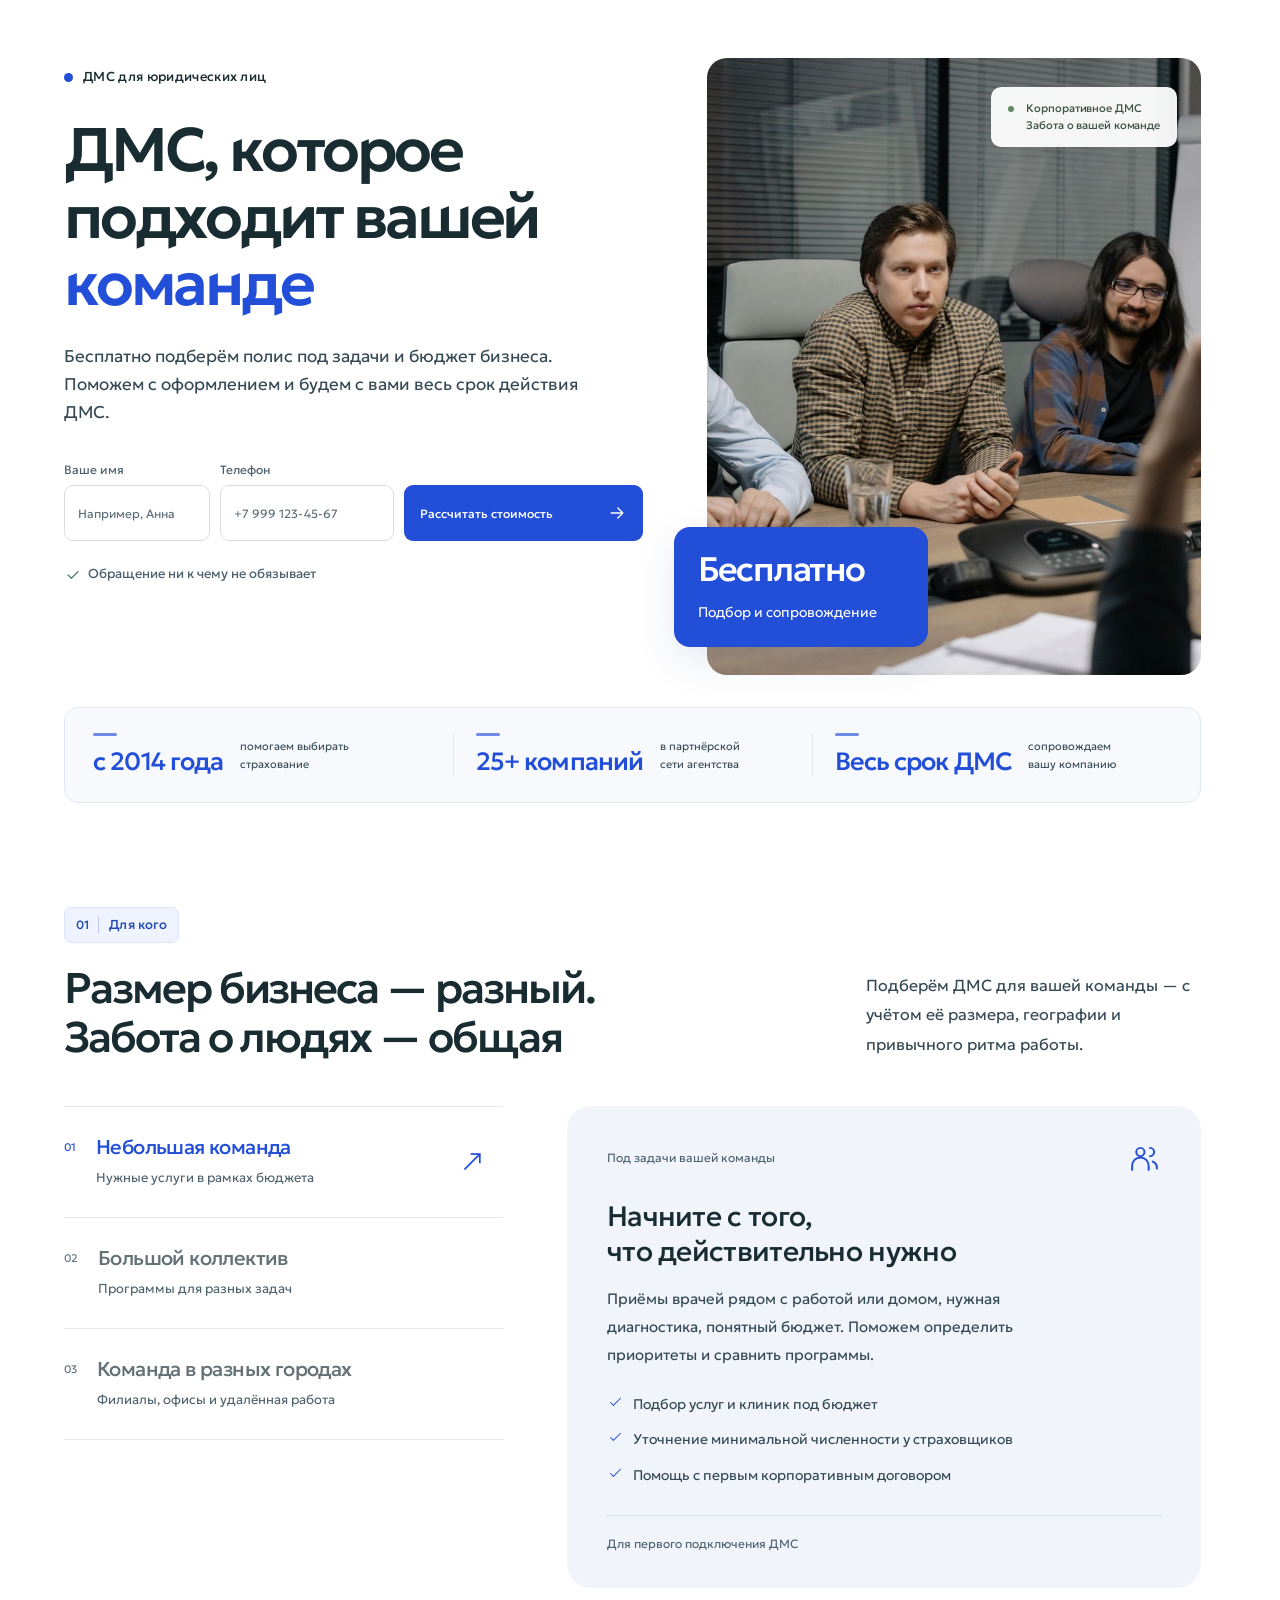
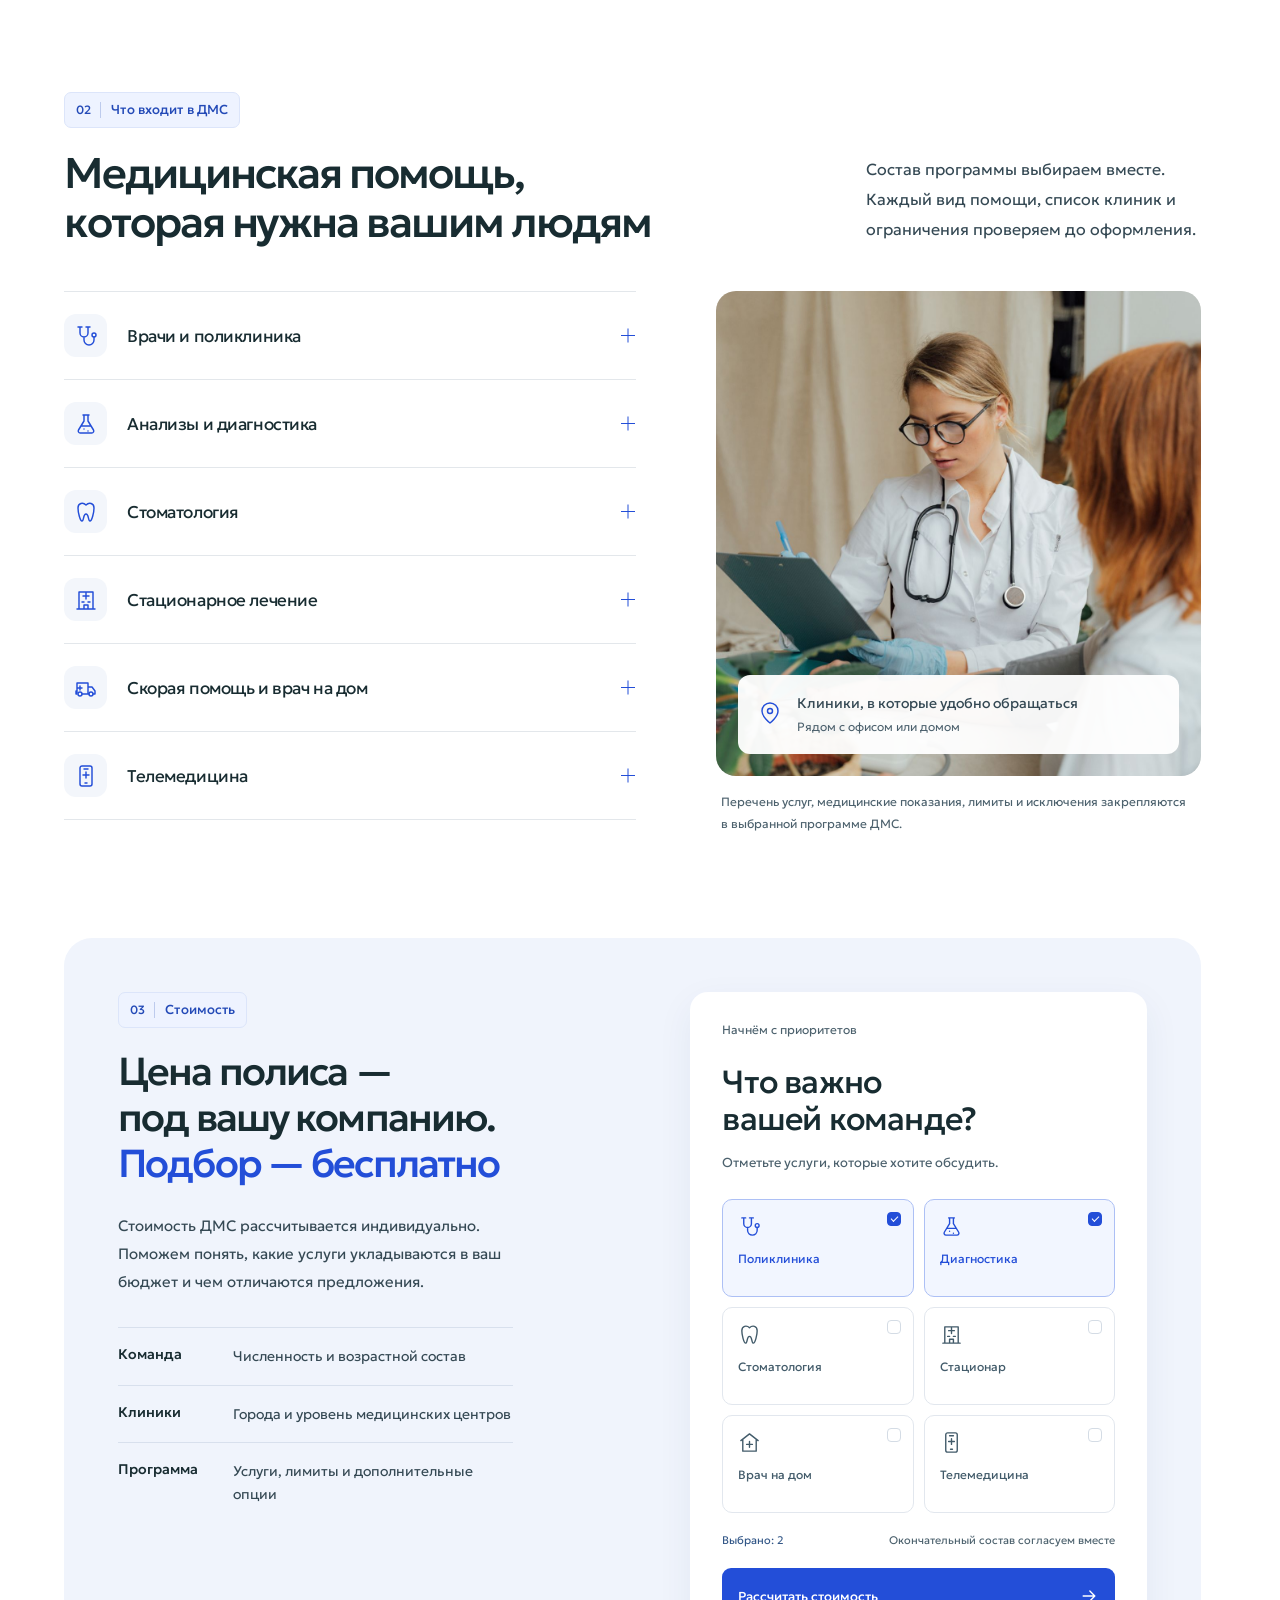
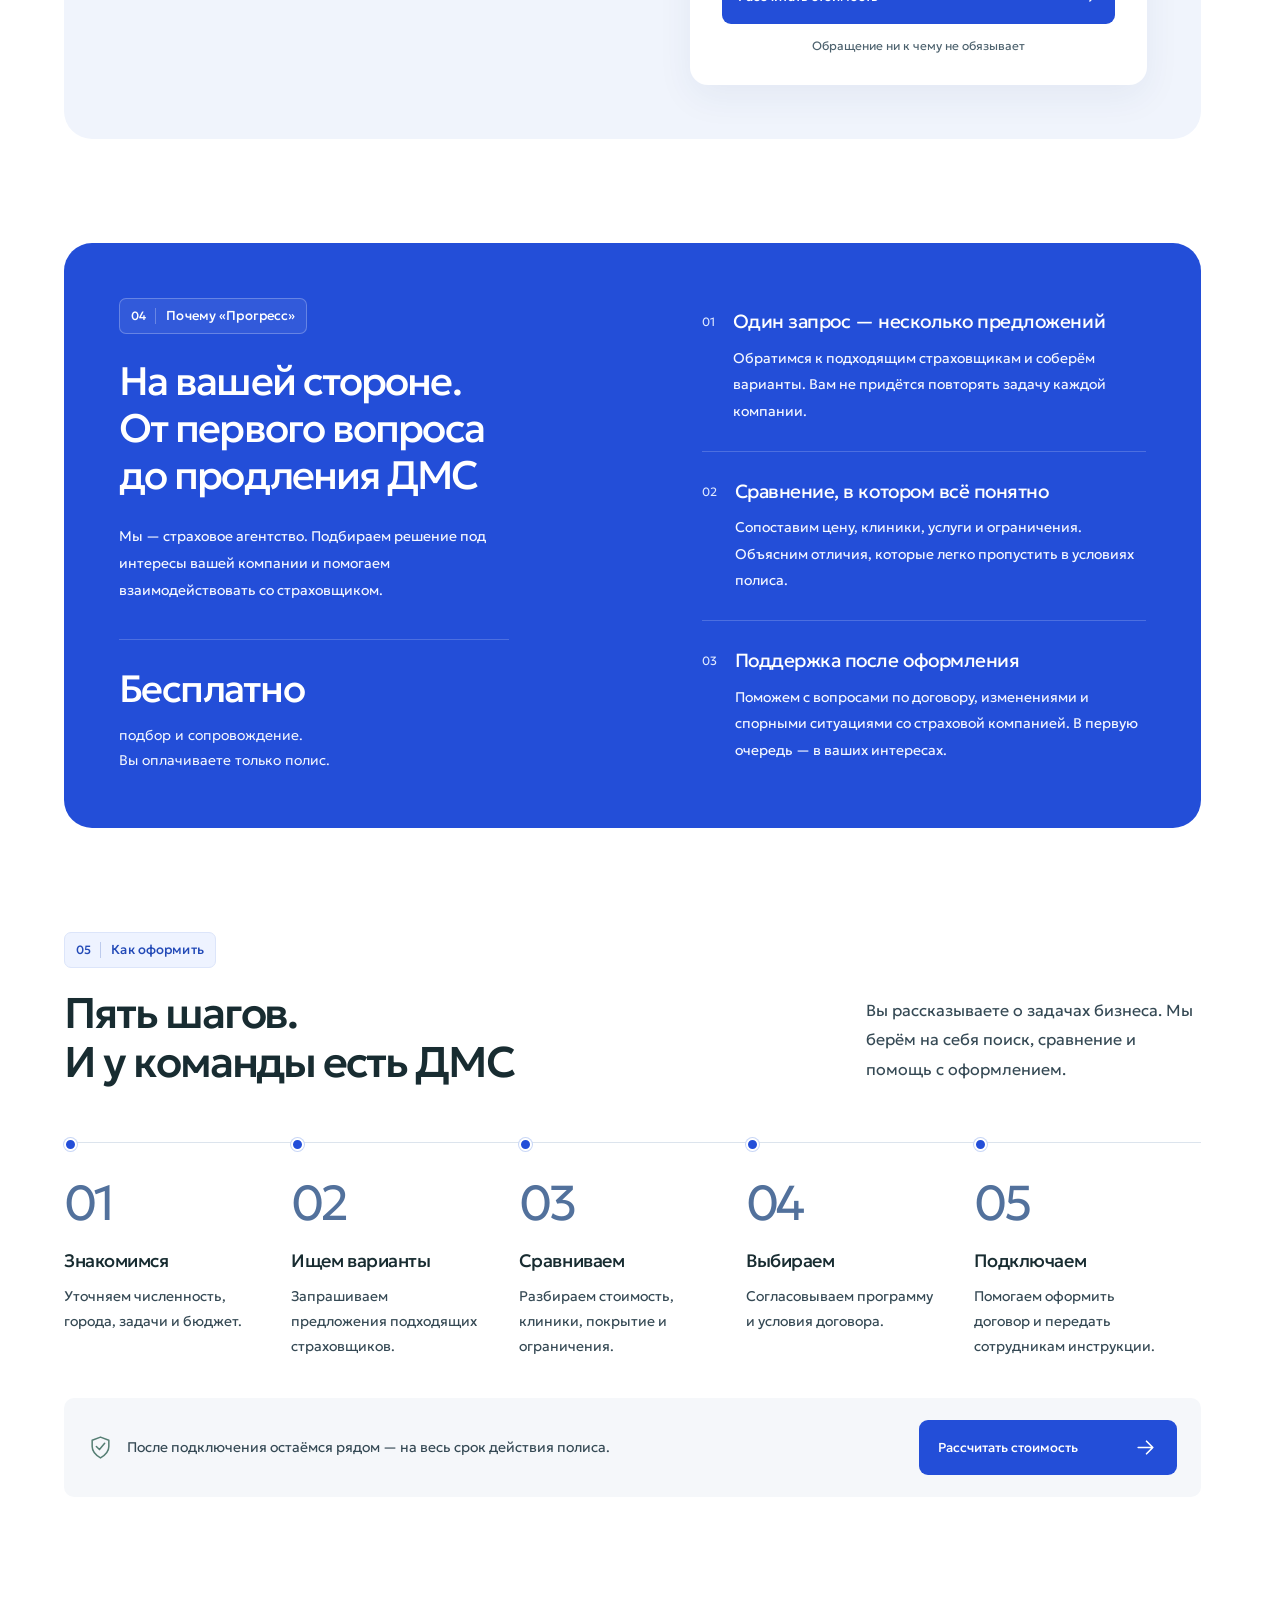
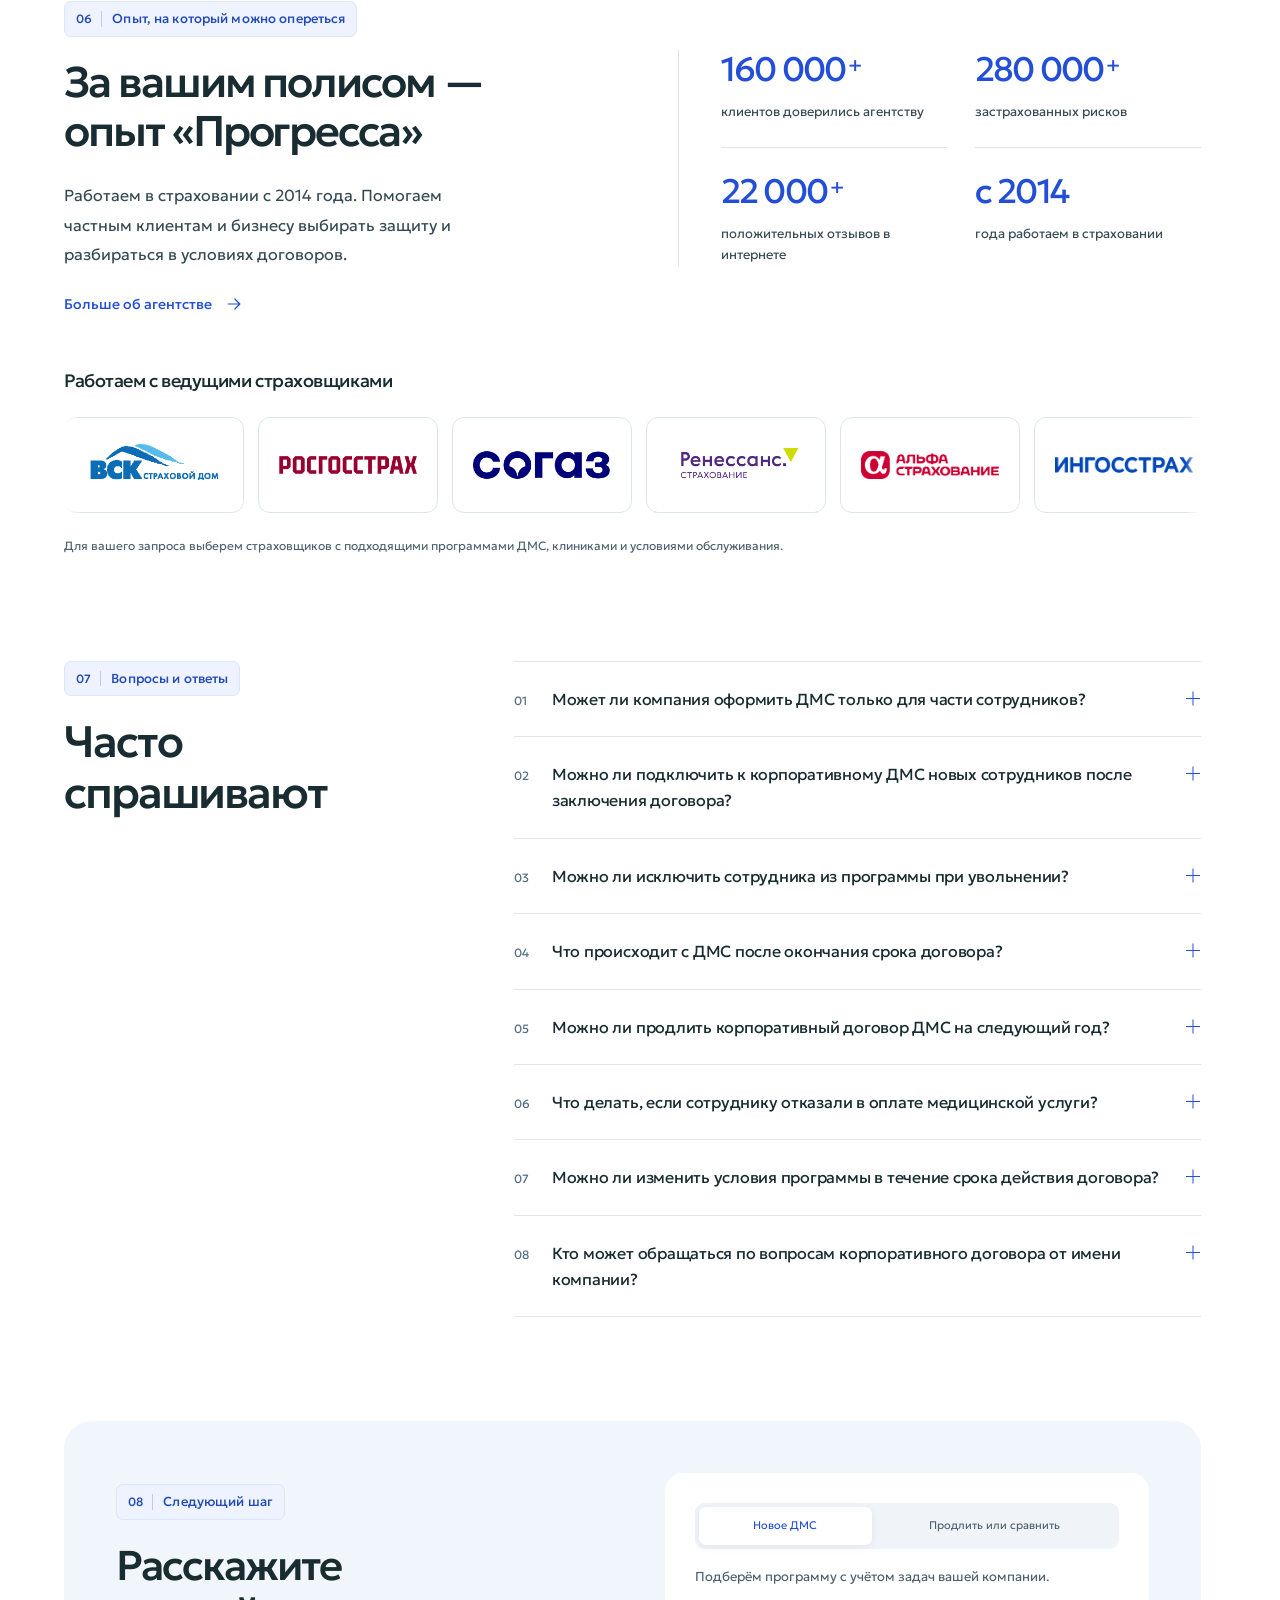
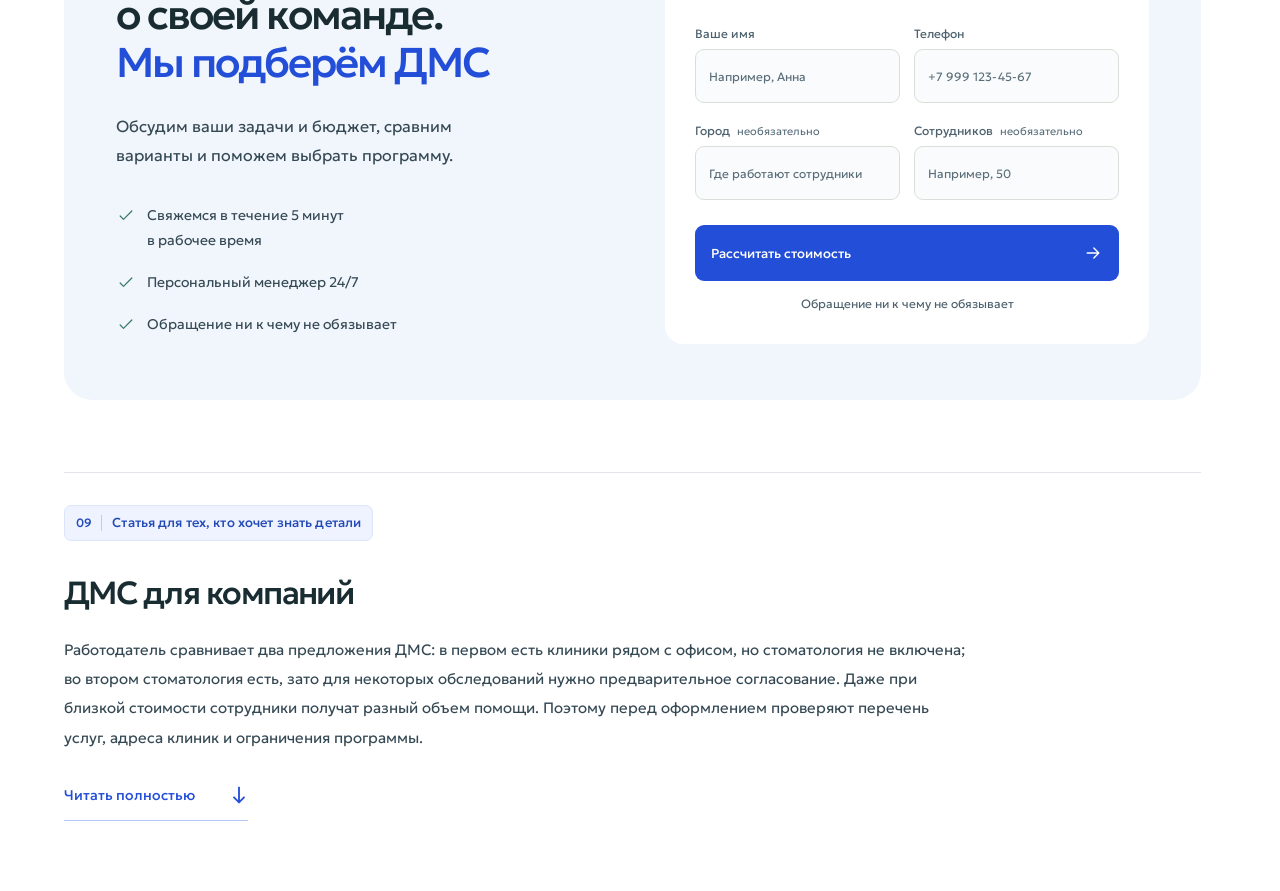
==== index.html @ ddcb8f74 "Publish reviewed DMS landing page with smooth scrolling" ====
<!doctype html>
<html lang="ru">
<head>
  <meta charset="utf-8">
  <meta name="viewport" content="width=device-width,initial-scale=1">
  <meta name="robots" content="noindex,nofollow">
  <meta name="theme-color" content="#ffffff">
  <meta name="description" content="Бесплатный подбор ДМС для сотрудников под задачи и бюджет вашей компании. Прогресс Страхование — на вашей стороне весь срок полиса.">
  <title>ДМС для вашей команды — Прогресс Страхование</title>
  <link rel="icon" href="./assets/favicon.svg" type="image/svg+xml">
  <link rel="preload" href="./assets/fonts/Geologica-Variable.ttf" as="font" type="font/ttf" crossorigin>
  <link rel="stylesheet" href="./styles.css">
  <link rel="stylesheet" href="./assets/vendor/lenis/lenis.css">
  <script src="./assets/vendor/lenis/lenis.min.js" defer></script>
  <script src="./scroll.js" defer></script>
  <script src="./app.js" defer></script>
</head>
<body>
  <main>
    <section class="hero" aria-labelledby="hero-title">
      <div class="hero-copy">
        <div class="eyebrow"><span class="eyebrow-mark" aria-hidden="true"></span>ДМС для юридических лиц</div>
        <h1 id="hero-title">ДМС, которое<br>подходит вашей<br><span>команде</span></h1>
        <p class="hero-lead">Бесплатно подберём полис под задачи и бюджет бизнеса. Поможем с оформлением и будем с вами весь срок действия ДМС.</p>
        <form class="hero-form" id="hero-form" data-lead-form novalidate>
          <div class="form-row">
            <label class="field"><span>Ваше имя</span><input name="name" id="hero-name" autocomplete="given-name" placeholder="Например, Анна" required maxlength="80" aria-describedby="name-error"><small class="field-error" id="name-error"></small></label>
            <label class="field"><span>Телефон</span><input name="phone" id="hero-phone" autocomplete="tel" inputmode="tel" type="tel" placeholder="+7 999 123-45-67" required maxlength="22" aria-describedby="phone-error"><small class="field-error" id="phone-error"></small></label>
            <button class="button-primary" type="submit"><span>Рассчитать стоимость</span><svg viewBox="0 0 24 24" aria-hidden="true"><path d="M5 12h14M13 6l6 6-6 6"/></svg></button>
          </div>
        </form>
        <button class="button-primary hero-mobile-cta" type="button" data-open-lead data-context="hero" aria-haspopup="dialog" aria-controls="lead-dialog"><span>Рассчитать стоимость</span><svg viewBox="0 0 24 24" aria-hidden="true"><path d="M5 12h14M13 6l6 6-6 6"/></svg></button>
        <div class="hero-assurance">
          <span><svg viewBox="0 0 22 22" aria-hidden="true"><path d="m5 11 4 4 8-8"/></svg>Обращение ни к чему не обязывает</span>
        </div>
      </div>
      <div class="hero-visual">
        <figure class="hero-photo"><img src="./assets/images/business-meeting.jpg" alt="Коллеги на рабочем совещании" width="1500" height="1000" fetchpriority="high"></figure>
        <div class="care-caption"><span class="care-dot" aria-hidden="true"></span>Корпоративное ДМС<br>Забота о вашей команде</div>
        <div class="free-card">
          <div class="free-price">Бесплатно</div>
          <p>Подбор и сопровождение</p>
        </div>
      </div>
      <dl class="hero-proof" aria-label="Об агентстве">
        <div class="proof-fact"><dt>с 2014 года</dt><dd>помогаем выбирать<br>страхование</dd></div>
        <div class="proof-fact"><dt>25+ компаний</dt><dd>в партнёрской<br>сети агентства</dd></div>
        <div class="proof-fact"><dt>Весь срок ДМС</dt><dd>сопровождаем<br>вашу компанию</dd></div>
      </dl>
    </section>
    <section class="section audience-section" id="for-whom" aria-labelledby="audience-title" data-section="2">
  <div class="section-heading">
    <div><span class="section-kicker"><span class="kicker-index">01</span><span>Для кого</span></span><h2 id="audience-title">Размер бизнеса — разный.<br> Забота о людях — общая</h2></div>
    <p class="section-intro">Подберём ДМС для вашей команды — с учётом её размера, географии и привычного ритма работы.</p>
  </div>
  <div class="audience-layout">
    <div class="audience-tabs" role="tablist" aria-label="Тип вашей команды" aria-orientation="vertical">
      <button class="audience-tab is-active" id="team-small-tab" role="tab" aria-selected="true" aria-controls="team-small-panel" tabindex="0"><span class="tab-number">01</span><span><strong>Небольшая команда</strong><small>Нужные услуги в рамках бюджета</small></span><span class="tab-arrow" aria-hidden="true">↗</span></button>
      <button class="audience-tab" id="team-large-tab" role="tab" aria-selected="false" aria-controls="team-large-panel" tabindex="-1"><span class="tab-number">02</span><span><strong>Большой коллектив</strong><small>Программы для разных задач</small></span><span class="tab-arrow" aria-hidden="true">↗</span></button>
      <button class="audience-tab" id="team-regions-tab" role="tab" aria-selected="false" aria-controls="team-regions-panel" tabindex="-1"><span class="tab-number">03</span><span><strong>Команда в разных городах</strong><small>Филиалы, офисы и удалённая работа</small></span><span class="tab-arrow" aria-hidden="true">↗</span></button>
    </div>
    <div class="audience-panels">
      <div class="audience-panel" id="team-small-panel" role="tabpanel" aria-labelledby="team-small-tab" tabindex="0">
        <div class="panel-topline"><span>Под задачи вашей команды</span><svg class="icon" viewBox="0 0 24 24" aria-hidden="true"><circle cx="9" cy="8" r="3"/><path d="M3 21v-3a6 6 0 0 1 12 0v3M16 5a3 3 0 0 1 0 6m2 4a5 5 0 0 1 3 5"/></svg></div>
        <h3>Начните с того,<br> что действительно нужно</h3><p>Приёмы врачей рядом с работой или домом, нужная диагностика, понятный бюджет. Поможем определить приоритеты и сравнить программы.</p>
        <ul class="clean-list"><li><svg class="icon" viewBox="0 0 24 24" aria-hidden="true"><path d="m5 12 4 4L19 6"/></svg>Подбор услуг и клиник под бюджет</li><li><svg class="icon" viewBox="0 0 24 24" aria-hidden="true"><path d="m5 12 4 4L19 6"/></svg>Уточнение минимальной численности у страховщиков</li><li><svg class="icon" viewBox="0 0 24 24" aria-hidden="true"><path d="m5 12 4 4L19 6"/></svg>Помощь с первым корпоративным договором</li></ul>
        <span class="panel-footnote">Для первого подключения ДМС</span>
      </div>
      <div class="audience-panel" id="team-large-panel" role="tabpanel" aria-labelledby="team-large-tab" tabindex="0" hidden>
        <div class="panel-topline"><span>Одна компания, разные потребности</span><svg class="icon" viewBox="0 0 24 24" aria-hidden="true"><path d="M4 21V3h12v18M16 11h4v10M2 21h20M8 7h4M8 11h4M8 15h4M9 21v-3h2v3"/></svg></div>
        <h3>Программа, в которой<br> учтён весь коллектив</h3><p>Офис, производство, руководители и отдельные подразделения могут нуждаться в разном наборе услуг. Сопоставим подходящие уровни ДМС.</p>
        <ul class="clean-list"><li><svg class="icon" viewBox="0 0 24 24" aria-hidden="true"><path d="m5 12 4 4L19 6"/></svg>Программы для разных категорий сотрудников</li><li><svg class="icon" viewBox="0 0 24 24" aria-hidden="true"><path d="m5 12 4 4L19 6"/></svg>Условия подключения и исключения работников</li><li><svg class="icon" viewBox="0 0 24 24" aria-hidden="true"><path d="m5 12 4 4L19 6"/></svg>Понятное сравнение покрытия и стоимости</li></ul>
        <span class="panel-footnote">Для растущих компаний и крупных предприятий</span>
      </div>
      <div class="audience-panel" id="team-regions-panel" role="tabpanel" aria-labelledby="team-regions-tab" tabindex="0" hidden>
        <div class="panel-topline"><span>Забота без привязки к одному офису</span><svg class="icon" viewBox="0 0 24 24" aria-hidden="true"><path d="M20 10c0 6-8 12-8 12S4 16 4 10a8 8 0 0 1 16 0Z"/><circle cx="12" cy="10" r="2.5"/></svg></div>
        <h3>Сотрудники в разных городах.<br> Внимание — каждому</h3><p>Проверим доступные клиники по местам работы и проживания сотрудников. Обсудим условия обслуживания в поездках и дистанционные консультации.</p>
        <ul class="clean-list"><li><svg class="icon" viewBox="0 0 24 24" aria-hidden="true"><path d="m5 12 4 4L19 6"/></svg>Сеть клиник для каждого города</li><li><svg class="icon" viewBox="0 0 24 24" aria-hidden="true"><path d="m5 12 4 4L19 6"/></svg>Условия для удалённых сотрудников</li><li><svg class="icon" viewBox="0 0 24 24" aria-hidden="true"><path d="m5 12 4 4L19 6"/></svg>Телемедицина и помощь в командировках</li></ul>
        <span class="panel-footnote">Доступность услуг зависит от выбранной программы</span>
      </div>
    </div>
  </div>
</section>

<section class="section coverage-section" id="coverage" aria-labelledby="coverage-title" data-section="3">
  <div class="section-heading"><div><span class="section-kicker"><span class="kicker-index">02</span><span>Что входит в ДМС</span></span><h2 id="coverage-title">Медицинская помощь,<br> которая нужна вашим людям</h2></div><p class="section-intro">Состав программы выбираем вместе. Каждый вид помощи, список клиник и ограничения проверяем до оформления.</p></div>
  <div class="coverage-layout">
    <div class="coverage-options">
      <details class="coverage-option" name="coverage"><summary><span class="service-icon"><svg class="icon" viewBox="0 0 24 24" aria-hidden="true"><path d="M6 3v6a4 4 0 0 0 8 0V3M4 3h4M12 3h4M10 13v3a5 5 0 0 0 10 0v-3"/><circle cx="20" cy="11" r="2"/></svg></span><span>Врачи и поликлиника</span><span class="disclosure-mark" aria-hidden="true"></span></summary><div class="coverage-answer">Приёмы терапевта и профильных специалистов, лечение и процедуры по назначению врача. Уточним доступные клиники, порядок записи и повторных обращений.</div></details>
      <details class="coverage-option" name="coverage"><summary><span class="service-icon"><svg class="icon" viewBox="0 0 24 24" aria-hidden="true"><path d="M9 3h6M10 3v6L4.5 18a2 2 0 0 0 1.7 3h11.6a2 2 0 0 0 1.7-3L14 9V3M8 14h8"/><path d="M10 17h.01M14 19h.01"/></svg></span><span>Анализы и диагностика</span><span class="disclosure-mark" aria-hidden="true"></span></summary><div class="coverage-answer">Лабораторные исследования, УЗИ и другие обследования по медицинским показаниям. Для сложной диагностики отдельно проверим условия направления и согласования.</div></details>
      <details class="coverage-option" name="coverage"><summary><span class="service-icon"><svg class="icon" viewBox="0 0 24 24" aria-hidden="true"><path d="M12 5c-3-3-8-2-8 3 0 4 2 13 4 13 2 0 1-7 4-7s2 7 4 7c2 0 4-9 4-13 0-5-5-6-8-3Z"/></svg></span><span>Стоматология</span><span class="disclosure-mark" aria-hidden="true"></span></summary><div class="coverage-answer">Диагностика и лечение зубов в пределах выбранного пакета. Состав услуг, профилактику, протезирование и другие ограничения уточним отдельно.</div></details>
      <details class="coverage-option" name="coverage"><summary><span class="service-icon"><svg class="icon" viewBox="0 0 24 24" aria-hidden="true"><path d="M5 21V4h14v17M3 21h18M9 8h6M12 5v6M8 14h2M14 14h2M10 21v-4h4v4"/></svg></span><span>Стационарное лечение</span><span class="disclosure-mark" aria-hidden="true"></span></summary><div class="coverage-answer">Плановая или экстренная госпитализация — если включена в программу. Проверим медицинские организации, основания для обращения, лимиты и согласования.</div></details>
      <details class="coverage-option" name="coverage"><summary><span class="service-icon"><svg class="icon" viewBox="0 0 24 24" aria-hidden="true"><path d="M3 17V7h11v10M14 11h4l3 4v3h-2M3 18H2v-3M8 18h7M6 10v4M4 12h4"/><circle cx="6" cy="18" r="2"/><circle cx="17" cy="18" r="2"/></svg></span><span>Скорая помощь и врач на дом</span><span class="disclosure-mark" aria-hidden="true"></span></summary><div class="coverage-answer">Выезд врача, неотложная помощь и транспортировка по условиям полиса. Важны территория обслуживания, режим работы и порядок вызова.</div></details>
      <details class="coverage-option" name="coverage"><summary><span class="service-icon"><svg class="icon" viewBox="0 0 24 24" aria-hidden="true"><rect x="6" y="2" width="12" height="20" rx="2"/><path d="M10 5h4M12 8v6M9 11h6M11 19h2"/></svg></span><span>Телемедицина</span><span class="disclosure-mark" aria-hidden="true"></span></summary><div class="coverage-answer">Дистанционные консультации врачей и дополнительные сервисы. Уточним доступные специальности, количество обращений и возможности выбранной программы.</div></details>
    </div>
    <div class="coverage-visual">
      <figure><img src="./assets/images/consultation.jpg" alt="Врач беседует с пациенткой на консультации" width="1200" height="1800" loading="lazy"><figcaption><span><svg class="icon" viewBox="0 0 24 24" aria-hidden="true"><path d="M20 10c0 6-8 12-8 12S4 16 4 10a8 8 0 0 1 16 0Z"/><circle cx="12" cy="10" r="2.5"/></svg></span><p>Клиники, в которые удобно обращаться<br> <small>Рядом с офисом или домом</small></p></figcaption></figure>
      <p class="coverage-note">Перечень услуг, медицинские показания, лимиты и исключения закрепляются в выбранной программе ДМС.</p>
    </div>
  </div>
</section>

<section class="section price-section" id="price" aria-labelledby="price-title" data-section="4">
  <div class="price-surface">
    <div class="price-copy"><span class="section-kicker"><span class="kicker-index">03</span><span>Стоимость</span></span><h2 id="price-title">Цена полиса —<br> под вашу компанию.<br> <span>Подбор — бесплатно</span></h2><p class="section-intro">Стоимость ДМС рассчитывается индивидуально. Поможем понять, какие услуги укладываются в ваш бюджет и чем отличаются предложения.</p>
      <dl class="price-factors"><div><dt>Команда</dt><dd>Численность и возрастной состав</dd></div><div><dt>Клиники</dt><dd>Города и уровень медицинских центров</dd></div><div><dt>Программа</dt><dd>Услуги, лимиты и дополнительные опции</dd></div></dl>
    </div>
    <div class="program-builder"><div class="builder-top"><span>Начнём с приоритетов</span></div><h3>Что важно<br> вашей команде?</h3><p>Отметьте услуги, которые хотите обсудить.</p><fieldset class="service-choices"><legend class="sr-only">Приоритетные медицинские услуги</legend>
      <label><input type="checkbox" name="service" value="Поликлиника" checked><span><svg class="icon" viewBox="0 0 24 24" aria-hidden="true"><path d="M6 3v6a4 4 0 0 0 8 0V3M4 3h4M12 3h4M10 13v3a5 5 0 0 0 10 0v-3"/><circle cx="20" cy="11" r="2"/></svg>Поликлиника<i aria-hidden="true"></i></span></label>
      <label><input type="checkbox" name="service" value="Диагностика" checked><span><svg class="icon" viewBox="0 0 24 24" aria-hidden="true"><path d="M9 3h6M10 3v6L4.5 18a2 2 0 0 0 1.7 3h11.6a2 2 0 0 0 1.7-3L14 9V3M8 14h8"/><path d="M10 17h.01M14 19h.01"/></svg>Диагностика<i aria-hidden="true"></i></span></label>
      <label><input type="checkbox" name="service" value="Стоматология"><span><svg class="icon" viewBox="0 0 24 24" aria-hidden="true"><path d="M12 5c-3-3-8-2-8 3 0 4 2 13 4 13 2 0 1-7 4-7s2 7 4 7c2 0 4-9 4-13 0-5-5-6-8-3Z"/></svg>Стоматология<i aria-hidden="true"></i></span></label>
      <label><input type="checkbox" name="service" value="Стационар"><span><svg class="icon" viewBox="0 0 24 24" aria-hidden="true"><path d="M5 21V4h14v17M3 21h18M9 8h6M12 5v6M8 14h2M14 14h2M10 21v-4h4v4"/></svg>Стационар<i aria-hidden="true"></i></span></label>
      <label><input type="checkbox" name="service" value="Помощь на дому"><span><svg class="icon" viewBox="0 0 24 24" aria-hidden="true"><path d="m3 10 9-7 9 7M5 9v12h14V9M12 11v6M9 14h6"/></svg>Врач на дом<i aria-hidden="true"></i></span></label>
      <label><input type="checkbox" name="service" value="Телемедицина"><span><svg class="icon" viewBox="0 0 24 24" aria-hidden="true"><rect x="6" y="2" width="12" height="20" rx="2"/><path d="M10 5h4M12 8v6M9 11h6M11 19h2"/></svg>Телемедицина<i aria-hidden="true"></i></span></label>
    </fieldset><div class="builder-summary"><span id="service-count" aria-live="polite">Выбрано: 2</span><span>Окончательный состав согласуем вместе</span></div><button class="button-primary" type="button" data-open-lead data-context="price"><span>Рассчитать стоимость</span><svg class="icon" viewBox="0 0 24 24" aria-hidden="true"><path d="M5 12h14M13 6l6 6-6 6"/></svg></button><small class="builder-note">Обращение ни к чему не обязывает</small></div>
  </div>
</section>

<section class="section agency-section" id="agency" aria-labelledby="agency-title" data-section="5">
  <div class="agency-surface"><div class="agency-main"><span class="section-kicker"><span class="kicker-index">04</span><span>Почему «Прогресс»</span></span><h2 id="agency-title">На вашей стороне.<br> От первого вопроса<br> до продления ДМС</h2><p>Мы — страховое агентство. Подбираем решение под интересы вашей компании и помогаем взаимодействовать со страховщиком.</p><div class="agency-cost"><strong>Бесплатно</strong><span>подбор и сопровождение.<br> Вы оплачиваете только полис.</span></div></div>
    <div class="agency-reasons"><article><span class="reason-number">01</span><div><h3>Один запрос — несколько предложений</h3><p>Обратимся к подходящим страховщикам и соберём варианты. Вам не придётся повторять задачу каждой компании.</p></div></article><article><span class="reason-number">02</span><div><h3>Сравнение, в котором всё понятно</h3><p>Сопоставим цену, клиники, услуги и ограничения. Объясним отличия, которые легко пропустить в условиях полиса.</p></div></article><article><span class="reason-number">03</span><div><h3>Поддержка после оформления</h3><p>Поможем с вопросами по договору, изменениями и спорными ситуациями со страховой компанией. В первую очередь — в ваших интересах.</p></div></article></div>
  </div>
</section>

<section class="section process-section" id="process" aria-labelledby="process-title" data-section="6">
  <div class="section-heading"><div><span class="section-kicker"><span class="kicker-index">05</span><span>Как оформить</span></span><h2 id="process-title">Пять шагов.<br> И у команды есть ДМС</h2></div><p class="section-intro">Вы рассказываете о задачах бизнеса. Мы берём на себя поиск, сравнение и помощь с оформлением.</p></div>
  <ol class="process-steps"><li><span class="step-number">01</span><h3>Знакомимся</h3><p>Уточняем численность, города, задачи и бюджет.</p></li><li><span class="step-number">02</span><h3>Ищем варианты</h3><p>Запрашиваем предложения подходящих страховщиков.</p></li><li><span class="step-number">03</span><h3>Сравниваем</h3><p>Разбираем стоимость, клиники, покрытие и ограничения.</p></li><li><span class="step-number">04</span><h3>Выбираем</h3><p>Согласовываем программу и условия договора.</p></li><li><span class="step-number">05</span><h3>Подключаем</h3><p>Помогаем оформить договор и передать сотрудникам инструкции.</p></li></ol>
  <div class="process-after"><div class="process-promise"><span><svg class="icon" viewBox="0 0 24 24" aria-hidden="true"><path d="m12 2 8 3v6c0 5-3 8-8 11-5-3-8-6-8-11V5l8-3Z"/><path d="m8 11 3 3 5-6"/></svg></span><p>После подключения остаёмся рядом — на весь срок действия полиса.</p></div><button class="button-primary" type="button" data-open-lead data-context="process" aria-haspopup="dialog" aria-controls="lead-dialog"><span>Рассчитать стоимость</span><svg class="icon" viewBox="0 0 24 24" aria-hidden="true"><path d="M5 12h14M13 6l6 6-6 6"/></svg></button></div>
</section>

<section class="section trust-section" id="trust" aria-labelledby="trust-title" data-section="7">
  <div class="trust-grid"><div><span class="section-kicker"><span class="kicker-index">06</span><span>Опыт, на который можно опереться</span></span><h2 id="trust-title">За вашим полисом —<br> опыт «Прогресса»</h2><p class="section-intro">Работаем в страховании с 2014 года. Помогаем частным клиентам и бизнесу выбирать защиту и разбираться в условиях договоров.</p><a class="text-link" href="https://sa-progress.ru/o-kompanii/" target="_blank" rel="noopener">Больше об агентстве <svg class="icon" viewBox="0 0 24 24" aria-hidden="true"><path d="M5 12h14M13 6l6 6-6 6"/></svg></a></div><div class="trust-evidence"><dl class="trust-facts"><div><dt>160 000<span>+</span></dt><dd>клиентов доверились агентству</dd></div><div><dt>280 000<span>+</span></dt><dd>застрахованных рисков</dd></div><div><dt>22 000<span>+</span></dt><dd>положительных отзывов в интернете</dd></div><div><dt>с 2014</dt><dd>года работаем в страховании</dd></div></dl></div></div>
  <div class="partners-heading"><h3>Работаем с ведущими страховщиками</h3></div>
  <div class="partners-marquee" role="region" tabindex="0" aria-label="Страховые компании — партнёры агентства"><div class="partner-track" id="partner-track"><ul class="partner-group" aria-label="Все страховщики из ленты агентства"><li><img src="./assets/images/partners/vsk.png" alt="ВСК"></li><li><img src="./assets/images/partners/rgs.png" alt="Росгосстрах"></li><li><img src="./assets/images/partners/sogaz.png" alt="Согаз"></li><li><img src="./assets/images/partners/ren.png" alt="Ренессанс страхование"></li><li><img src="./assets/images/partners/alfa.png" alt="АльфаСтрахование"></li><li><img src="./assets/images/partners/ingos.png" alt="Ингосстрах"></li><li><img src="./assets/images/partners/sovcom.png" alt="Совкомбанк страхование"></li><li><img src="./assets/images/partners/reso.png" alt="Ресо-Гарантия"></li><li><img src="./assets/images/partners/soglasie.png" alt="Согласие"></li><li><img src="./assets/images/partners/t-insurance.png" alt="Тинькофф страхование"></li><li><img src="./assets/images/partners/sber.png" alt="Сбербанк Страхование"></li></ul><ul class="partner-group" aria-hidden="true"><li><img src="./assets/images/partners/vsk.png" alt=""></li><li><img src="./assets/images/partners/rgs.png" alt=""></li><li><img src="./assets/images/partners/sogaz.png" alt=""></li><li><img src="./assets/images/partners/ren.png" alt=""></li><li><img src="./assets/images/partners/alfa.png" alt=""></li><li><img src="./assets/images/partners/ingos.png" alt=""></li><li><img src="./assets/images/partners/sovcom.png" alt=""></li><li><img src="./assets/images/partners/reso.png" alt=""></li><li><img src="./assets/images/partners/soglasie.png" alt=""></li><li><img src="./assets/images/partners/t-insurance.png" alt=""></li><li><img src="./assets/images/partners/sber.png" alt=""></li></ul></div></div>
  <p class="partner-note">Для вашего запроса выберем страховщиков с подходящими программами ДМС, клиниками и условиями обслуживания.</p>
</section>

<section class="section faq-section" id="faq" aria-labelledby="faq-title" data-section="8">
  <div class="faq-layout"><div class="faq-heading"><span class="section-kicker"><span class="kicker-index">07</span><span>Вопросы и ответы</span></span><h2 id="faq-title">Часто спрашивают</h2></div><div class="faq-list"><details class="faq-item" name="faq"><summary><span class="faq-index">01</span><span data-source-faq-question="0">Может ли компания оформить ДМС только для части сотрудников?</span><span class="disclosure-mark" aria-hidden="true"></span></summary><div class="faq-answer"><p data-source-faq-answer="0">Да, если страховщик допускает выбранный состав группы. Например, можно запросить программу для определенного подразделения или категории работников. Перед оформлением уточняют минимальную численность группы и закрепляют понятные условия предоставления льготы.</p></div></details>
<details class="faq-item" name="faq"><summary><span class="faq-index">02</span><span data-source-faq-question="1">Можно ли подключить к корпоративному ДМС новых сотрудников после заключения договора?</span><span class="disclosure-mark" aria-hidden="true"></span></summary><div class="faq-answer"><p data-source-faq-answer="1">Да, при наличии такой процедуры в договоре. Страховщик уточнит, какие сведения передать, с какой даты начнется обслуживание и потребуется ли доплата за оставшийся срок.</p></div></details>
<details class="faq-item" name="faq"><summary><span class="faq-index">03</span><span data-source-faq-question="2">Можно ли исключить сотрудника из программы при увольнении?</span><span class="disclosure-mark" aria-hidden="true"></span></summary><div class="faq-answer"><p data-source-faq-answer="2">Обычно да, в порядке, предусмотренном договором. Работодатель уведомляет страховщика об изменении списка и уточняет дату прекращения обслуживания и правила возможного перерасчета.</p></div></details>
<details class="faq-item" name="faq"><summary><span class="faq-index">04</span><span data-source-faq-question="3">Что происходит с ДМС после окончания срока договора?</span><span class="disclosure-mark" aria-hidden="true"></span></summary><div class="faq-answer"><p data-source-faq-answer="3">Покрытие прекращается в дату окончания договора, если страхование не продлили. Чтобы сотрудники не остались без доступа к программе между периодами, новый срок обслуживания лучше согласовать заранее.</p></div></details>
<details class="faq-item" name="faq"><summary><span class="faq-index">05</span><span data-source-faq-question="4">Можно ли продлить корпоративный договор ДМС на следующий год?</span><span class="disclosure-mark" aria-hidden="true"></span></summary><div class="faq-answer"><p data-source-faq-answer="4">Да, если стороны согласуют продление или заключение нового договора. Перед этим проверяют обновленный список сотрудников, доступность клиник, состав услуг и новый расчет стоимости.</p></div></details>
<details class="faq-item" name="faq"><summary><span class="faq-index">06</span><span data-source-faq-question="5">Что делать, если сотруднику отказали в оплате медицинской услуги?</span><span class="disclosure-mark" aria-hidden="true"></span></summary><div class="faq-answer"><p data-source-faq-answer="5">Сначала запросите у сервисной службы страховщика конкретную причину отказа: услуга может отсутствовать в программе, требовать направления или предварительного согласования. Сохраните ответ, медицинское назначение и связанные документы. Если договор оформлен через «Прогресс Страхование», менеджер поможет разобраться в условиях и порядке дальнейшего обращения.</p></div></details>
<details class="faq-item" name="faq"><summary><span class="faq-index">07</span><span data-source-faq-question="6">Можно ли изменить условия программы в течение срока действия договора?</span><span class="disclosure-mark" aria-hidden="true"></span></summary><div class="faq-answer"><p data-source-faq-answer="6">Иногда да, если страховщик согласует изменения. Расширение услуг, изменение перечня клиник или подключение новой группы сотрудников может потребовать дополнительного соглашения и перерасчета стоимости.</p></div></details>
<details class="faq-item" name="faq"><summary><span class="faq-index">08</span><span data-source-faq-question="7">Кто может обращаться по вопросам корпоративного договора от имени компании?</span><span class="disclosure-mark" aria-hidden="true"></span></summary><div class="faq-answer"><p data-source-faq-answer="7">Руководитель или уполномоченный представитель работодателя — например, сотрудник HR-службы. Порядок подтверждения полномочий и обмена сведениями согласовывают при оформлении договора.</p></div></details></div></div>
</section>

<section class="section request-section" id="request" aria-labelledby="request-title" data-section="9">
  <div class="request-surface"><div class="request-copy"><span class="section-kicker"><span class="kicker-index">08</span><span>Следующий шаг</span></span><h2 id="request-title">Расскажите<br> о своей команде.<br> <span>Мы подберём ДМС</span></h2><p>Обсудим ваши задачи и бюджет, сравним варианты и поможем выбрать программу.</p><ul class="request-promises"><li><svg class="icon" viewBox="0 0 24 24" aria-hidden="true"><path d="m5 12 4 4L19 6"/></svg><span>Свяжемся в течение 5 минут<br> в рабочее время</span></li><li><svg class="icon" viewBox="0 0 24 24" aria-hidden="true"><path d="m5 12 4 4L19 6"/></svg><span>Персональный менеджер 24/7</span></li><li><svg class="icon" viewBox="0 0 24 24" aria-hidden="true"><path d="m5 12 4 4L19 6"/></svg><span>Обращение ни к чему не обязывает</span></li></ul></div>
    <form class="request-form" id="request-form" data-lead-form novalidate>
      <fieldset class="request-scenarios"><legend class="sr-only">Ваша задача</legend><label><input type="radio" name="scenario" value="new" checked><span>Новое ДМС</span></label><label><input type="radio" name="scenario" value="renew"><span>Продлить или сравнить</span></label></fieldset>
      <p class="scenario-description" id="scenario-description">Подберём программу с учётом задач вашей компании.</p>
      <div class="request-fields"><label class="field"><span>Ваше имя</span><input name="name" id="request-name" autocomplete="given-name" placeholder="Например, Анна" required maxlength="80" aria-describedby="request-name-error"><small class="field-error" id="request-name-error"></small></label><label class="field"><span>Телефон</span><input name="phone" id="request-phone" autocomplete="tel" inputmode="tel" type="tel" placeholder="+7 999 123-45-67" required maxlength="22" aria-describedby="request-phone-error"><small class="field-error" id="request-phone-error"></small></label><label class="field"><span>Город <i>необязательно</i></span><input name="city" autocomplete="address-level2" placeholder="Где работают сотрудники" maxlength="100"></label><label class="field"><span>Сотрудников <i>необязательно</i></span><input name="employees" type="number" inputmode="numeric" min="1" max="100000" placeholder="Например, 50" aria-describedby="employees-error"><small class="field-error" id="employees-error"></small></label></div>
      <div class="program-file" id="program-file" hidden><label for="policy-file"><svg class="icon" viewBox="0 0 24 24" aria-hidden="true"><path d="M14 2H5v20h14V7l-5-5Z M14 2v5h5M8 12h8M8 16h6"/></svg><span id="file-label">Прикрепить действующую программу<small>Необязательно · PDF, DOCX, XLSX · до 10 МБ</small></span><input id="policy-file" type="file" accept=".pdf,.doc,.docx,.xls,.xlsx"></label><p id="file-error" class="field-error" role="status"></p></div>
      <button class="button-primary" type="submit"><span>Рассчитать стоимость</span><svg class="icon" viewBox="0 0 24 24" aria-hidden="true"><path d="M5 12h14M13 6l6 6-6 6"/></svg></button><p class="request-reassurance">Обращение ни к чему не обязывает</p>
    </form>
  </div>
</section>

<section class="section article-section" id="article" aria-labelledby="article-title" data-section="10">
  <div class="article-label"><span class="section-kicker"><span class="kicker-index">09</span><span>Статья для тех, кто хочет знать детали</span></span></div>
  <article class="seo-article"><h2 data-source-article="0" id="article-title"><strong>ДМС для компаний</strong></h2>
<p data-source-article="1">Работодатель сравнивает два предложения ДМС: в первом есть клиники рядом с офисом, но стоматология не включена; во втором стоматология есть, зато для некоторых обследований нужно предварительное согласование. Даже при близкой стоимости сотрудники получат разный объем помощи. Поэтому перед оформлением проверяют перечень услуг, адреса клиник и ограничения программы.</p>
<div id="article-more" hidden><p data-source-article="2">При подборе ДМС для юридических лиц в Москве учитывают численность команды, районы обслуживания, необходимые услуги и бюджет. «Прогресс Страхование» помогает получить предложения нескольких страховщиков, сопоставить условия и оформить корпоративный договор.</p>
<h3 data-source-article="3"><strong>Что такое корпоративное ДМС и как оно работает</strong></h3>
<p data-source-article="4">Добровольное медицинское страхование для юридических лиц — это договор, по которому работодатель оплачивает страховую программу для сотрудников. Страховщик организует медицинскую помощь в объеме, указанном в договоре: приемы врачей, диагностику, лечение и другие согласованные услуги.</p>
<p data-source-article="5">Страхование ДМС для юридических лиц оформляется по корпоративному договору: работодатель выступает страхователем, сотрудники — застрахованными лицами. Запись к врачу может проходить напрямую через клинику или через сервисную службу страховщика. Для отдельных обследований и госпитализации иногда нужны направление врача и предварительное согласование — этот порядок указан в программе.</p>
<p data-source-article="6">В договоре проверяют список сотрудников, дату начала обслуживания, перечень медицинских услуг и сеть клиник. Например, больница может входить в сеть страховщика, но плановая госпитализация по выбранному пакету будет недоступна. Для нее нужен отдельный раздел покрытия.</p>
<p data-source-article="7">Условия могут различаться для групп персонала. Организация вправе запросить несколько уровней программ, а возможность их объединения в одном договоре нужно согласовать со страховой компанией.</p>
<h3 data-source-article="8"><strong>Какие задачи бизнеса решает ДМС для сотрудников</strong></h3>
<p data-source-article="9">ДМС для организаций включают в социальный пакет, когда хотят предложить сотрудникам доступные клиники и понятный порядок обращения за медицинской помощью.</p>
<ul><li data-source-article="10">Социальный пакет и конкурентоспособность работодателя. В вакансии можно указать конкретные услуги: приемы врачей в частных клиниках, диагностику или стоматологию. При этом кандидатам важно сообщать, с какого момента начинает действовать полис и какие услуги действительно включены.</li>
<li data-source-article="11">Забота о здоровье коллектива. Работникам проще планировать консультации и обследования, когда есть подходящие клиники и ясные правила записи. При выборе учитывают сменный график, удаленную работу и расположение подразделений.</li>
<li data-source-article="12">Удержание персонала и HR-бренд. Корпоративный ДМС для бизнеса и ООО может стать аргументом при выборе работодателя, если сотрудникам доступны востребованные клиники и услуги. Правила подключения новых работников и перехода между программами лучше закрепить до запуска.</li>
<li data-source-article="13">Организация медицинского обслуживания. HR-отдел передает страховщику изменения в списках сотрудников, информирует персонал о программе и направляет вопросы в сервисную службу. Порядок таких обращений и ответственных лиц фиксируют при заключении договора.</li>
</ul><p data-source-article="14">При запуске ДМС сотрудникам передают список доступных клиник, контакты сервисной службы и инструкцию по записи. В ней отдельно указывают, какие обследования требуют согласования и что делать, если клиника не может принять по полису.</p>
<h3 data-source-article="15"><strong>Какие медицинские услуги можно включить в программу ДМС</strong></h3>
<p data-source-article="16">Медицинская страховка для юридических лиц может состоять из базовой амбулаторной помощи и дополнительных разделов. Для каждого вида помощи нужно уточнить, какие услуги включены, где их оказывают и требуется ли согласование.</p>
<ul><li data-source-article="17">Амбулаторно-поликлиническая помощь. Прием терапевта и профильных специалистов, лечение и процедуры по назначению врача. Уточняют доступность повторных приемов, вызова врача на дом и дистанционных консультаций.</li>
<li data-source-article="18">Диагностика и лабораторные исследования. Анализы, УЗИ и инструментальные обследования. Для КТ, МРТ и дорогостоящей диагностики страховщик может устанавливать особый порядок назначения и согласования.</li>
<li data-source-article="19">Стоматологическая помощь. Лечение кариеса, диагностика, удаление зубов и другие услуги в пределах выбранного пакета. Протезирование, имплантацию, ортодонтию и профилактическую гигиену проверяют отдельно: эти услуги не всегда включены.</li>
<li data-source-article="20">Скорая и неотложная медицинская помощь. Вызов бригады, неотложная помощь и транспортировка — если предусмотрены программой. Важны территория обслуживания и порядок вызова.</li>
<li data-source-article="21">Стационарное лечение и дополнительные опции. Плановая или экстренная госпитализация, операции, телемедицина, профилактические осмотры и отдельные программы обследований. Для стационара уточняют перечень оснований, медицинские организации и лимиты.</li>
</ul><p data-source-article="22">Страховка ДМС для юридических лиц может включать раздел «Стоматология», но перечень услуг внутри него отличается. В одной программе предусмотрено лечение кариеса, в другой — также удаление зубов и некоторые хирургические процедуры. Поэтому при сравнении смотрят расшифровку раздела в приложении к договору.</p>
<p data-source-article="23">Отдельно проверьте порядок согласования сложной диагностики: кто оформляет направление, куда обращаться сотруднику и какие документы запрашивает страховщик. Если в ближайшей клинике нужного исследования нет, важно заранее знать, как согласуется обращение в другое учреждение.</p>
<h3 data-source-article="24"><strong>Как подобрать программу ДМС для организации</strong></h3>
<p data-source-article="25">Перед запросом предложений полезно разделить сотрудников по городам, подразделениям и режиму работы. Для офиса в центре Москвы и сменного персонала на удаленной площадке удобная сеть клиник может оказаться разной.</p>
<ul><li data-source-article="26">Численность сотрудников. Укажите количество работников, которых планируете включить сразу, и ожидаемое пополнение штата. Уточните у страховщика минимальную численность группы и правила подключения в течение года.</li>
<li data-source-article="27">Бюджет на медицинское страхование. Определите общий предел расходов и приоритетные услуги. Если бюджет ограничен, сравните несколько вариантов наполнения с прозрачным перечнем различий.</li>
<li data-source-article="28">География обслуживания. Когда компания оформляет ДМС для юр лиц в Москве и других городах, список клиник проверяют по каждому филиалу. Наличие страховщика в регионе еще не подтверждает, что нужные специалисты доступны по выбранному пакету.</li>
<li data-source-article="29">Потребности разных категорий персонала. Работникам со сменным графиком и сотрудникам, которые часто ездят по регионам, могут понадобиться разные условия записи и обслуживания. Для отдельных групп можно запросить расширенные программы.</li>
<li data-source-article="30">Медицинские организации и доступность услуг. Проверьте адреса, профиль клиник, порядок записи, ограничения по специалистам и диагностике. Уточните, как страховщик информирует об изменениях медицинской сети.</li>
</ul><p data-source-article="31">Например, в предложении указаны десятки клиник по Москве, но большинство сотрудников работает в одном районе. Вместо общей численности медицинской сети лучше проверить ближайшие адреса, часы приема и наличие нужных специалистов.</p>
<p data-source-article="32">Если часть сотрудников работает удаленно, заранее уточните, какие клиники доступны по месту их проживания и можно ли обслуживаться вне города работодателя. Для разъездного персонала важны условия помощи в командировках.</p>
<h3 data-source-article="33"><strong>От чего зависит стоимость ДМС для юридических лиц</strong></h3>
<p data-source-article="34">Стоимость полиса ДМС для юридических лиц страховщик рассчитывает под конкретную группу сотрудников и набор медицинских услуг. Итоговую сумму обычно определяют после получения исходных данных; универсального тарифа для всех организаций нет.</p>
<ul><li data-source-article="35">Количество застрахованных сотрудников. Для крупных групп страховщик может предложить другой тариф на человека, но результат зависит от состава коллектива и условий программы. Уточните, изменится ли ставка при расширении штата.</li>
<li data-source-article="36">Состав страховой программы. Добавление стоматологии, стационара или расширенной диагностики меняет расчет. Запросите стоимость основного пакета и каждой дополнительной опции отдельно: так легче оценить, что укладывается в бюджет.</li>
<li data-source-article="37">Возрастной состав и характеристики группы. Страховщик может запрашивать возрастные данные и сведения, предусмотренные его правилами расчета. Конкретный набор параметров уточняют при заявке.</li>
<li data-source-article="38">Уровень клиник и территория обслуживания. Медицинские центры разных категорий и обслуживание в нескольких регионах могут стоить по-разному. Важно проверить, какие учреждения доступны каждому сотруднику.</li>
</ul><p data-source-article="39">Если у страховщика есть калькулятор ДМС для юридических лиц, указанная в нем цена обычно предварительная. Для расчета под компанию потребуются численность группы, города обслуживания, желаемые клиники, состав услуг и бюджет. Эти сведения можно передать в «Прогресс Страхование»: агентство запросит подходящие предложения и поможет сравнить их по наполнению.</p>
<p data-source-article="40">Если расчет представлен в виде цены на одного сотрудника, отдельно уточните стоимость дополнительных опций, порядок доплаты за новых работников и условия перерасчета при увольнении. Эти параметры влияют на расходы компании в течение года.</p>
<h3 data-source-article="41"><strong>Как оформить ДМС для юридического лица</strong></h3>
<p data-source-article="42">Для оформления работодатель передает параметры программы и согласует условия со страховщиком. «Прогресс Страхование» помогает пройти подбор и оформление по следующей схеме.</p>
<ol><li data-source-article="43">Заявка и исходные данные. Сообщите название компании, города обслуживания, численность сотрудников, бюджет и желаемые услуги. Состав необходимых сведений о персонале уточняют на следующем этапе, исходя из требований страховщика.</li>
<li data-source-article="44">Подбор предложений. Агентство запрашивает варианты у подходящих страховщиков и сопоставляет клиники, услуги, ограничения и цену. При необходимости формируются программы для разных групп сотрудников.</li>
<li data-source-article="45">Согласование договора. До подписания проверяют начало действия покрытия, полный перечень услуг, списки застрахованных, порядок их изменения и сроки предоставления документов.</li>
<li data-source-article="46">Оформление и подключение сотрудников. После согласования и выполнения условий договора страховщик оформляет документы и подключает застрахованных. Компании передают информацию о порядке пользования программой.</li>
<li data-source-article="47">Начало медицинского обслуживания. Сотрудникам сообщают, как записаться к врачу, когда требуется согласование и куда обращаться с вопросами. Если программа сменяется, заранее сверяют даты окончания старого и начала нового договора.</li>
</ol><p data-source-article="48">Если компания продлевает существующее ДМС, полезно до расчета собрать обращения сотрудников по недоступным клиникам, сложной записи и отказам в согласовании. Эти вопросы стоит включить в запрос при продлении или смене страховщика.</p>
<h3 data-source-article="49"><strong>Налоговые и документальные вопросы при оформлении ДМС</strong></h3>
<p data-source-article="50">Для оформления корпоративного договора обычно нужны реквизиты организации, сведения об уполномоченном представителе и список работников для подключения. Формат и состав данных определяет страховщик. Передавать персональные сведения следует через согласованный безопасный канал и с соблюдением правил обработки персональных данных.</p>
<p data-source-article="51">При расчете налога на прибыль взносы по договорам ДМС работников сроком не менее года могут учитываться в расходах на оплату труда. Пункт 16 статьи 255 НК РФ устанавливает совокупный предел 6% расходов на оплату труда для предусмотренных им медицинских расходов. Для отдельных налоговых режимов правила учета будут другими.</p>
<p data-source-article="52">По подпункту 5 пункта 1 статьи 422 НК РФ страховые платежи работодателя по соответствующим договорам ДМС, заключенным на срок не менее года, не облагаются страховыми взносами при соблюдении условий нормы.</p>
<p data-source-article="53">Бухгалтерии стоит проверить срок договора, документальное основание предоставления ДМС работникам, порядок учета взносов и последствия изменений в списках застрахованных. Порядок учета зависит от системы налогообложения компании и условий договора.</p>
<h3 data-source-article="54"><strong>Почему стоит обратиться в «Прогресс Страхование»</strong></h3>
<p data-source-article="55">HR-отделу сложно сравнивать корпоративные программы, если один страховщик прислал общую цену со стоматологией, другой — стоимость только поликлинического обслуживания, а третий включил в расчет стационар. «Прогресс Страхование» помогает привести такие предложения к сопоставимому виду: разделить основные и дополнительные услуги, уточнить ограничения и сеть клиник.</p>
<p data-source-article="56">Когда организация выбирает страховую компанию для ДМС юридических лиц, нужно проверить условия обслуживания: где принимают сотрудников, как согласуют диагностику и какие ограничения установлены для стационара. За исполнение договора отвечает страховщик. «Прогресс Страхование» помогает сопоставить эти параметры до оформления полиса.</p>
<p data-source-article="57">«Прогресс Страхование» сравнивает доступные предложения среди топ-25 страховщиков. Не каждый запрос направляют во все компании: состав подбора зависит от численности коллектива, географии и необходимых услуг. Менеджер пояснит, чем различаются подходящие варианты, включая ограничения, которые не видны по одной цене.</p>
<p data-source-article="58">После оформления агентство сопровождает своих клиентов в течение срока договора. Если возникают вопросы по условиям полиса или порядку обращения за медицинской помощью, менеджер поможет сориентироваться и связаться со страховщиком.</p>
<p data-source-article="59">Оставьте заявку, укажите численность команды, города обслуживания, желаемые услуги и ориентировочный бюджет. Агентство подготовит предложения для сравнения и поможет оформить выбранную программу.</p>
</div><button class="article-toggle" id="article-toggle" type="button" aria-expanded="false" aria-controls="article-more"><span>Читать полностью</span><span aria-hidden="true">↓</span></button></article>
  <div class="article-reading-actions" hidden><button class="text-link article-collapse" type="button" aria-controls="article-more">Свернуть статью <span aria-hidden="true">↑</span></button></div>
  <noscript><style>#article-more[hidden]{display:block}.article-toggle,.article-reading-actions{display:none}</style></noscript>
</section>

  </main>
  <dialog id="lead-dialog" class="lead-dialog" aria-labelledby="lead-dialog-title"><button class="dialog-close" aria-label="Закрыть форму" type="button" data-close-dialog>×</button><span class="dialog-label">Подберём ДМС под вашу задачу</span><h2 id="lead-dialog-title">Начнём<br>с вашей команды</h2><p id="lead-context"></p><form data-lead-form novalidate><label class="field"><span>Ваше имя</span><input name="name" id="modal-name" placeholder="Например, Анна" autocomplete="given-name" required maxlength="80" aria-describedby="modal-name-error"><small class="field-error" id="modal-name-error"></small></label><label class="field"><span>Телефон</span><input name="phone" id="modal-phone" type="tel" inputmode="tel" autocomplete="tel" placeholder="+7 999 123-45-67" required maxlength="22" aria-describedby="modal-phone-error"><small class="field-error" id="modal-phone-error"></small></label><button class="button-primary" type="submit"><span>Рассчитать стоимость</span><svg class="icon" viewBox="0 0 24 24" aria-hidden="true"><path d="M5 12h14M13 6l6 6-6 6"/></svg></button><p class="request-reassurance">Обращение ни к чему не обязывает</p></form></dialog>
  <dialog id="demo-dialog" aria-labelledby="demo-title" aria-describedby="demo-description">
    <button class="dialog-close" aria-label="Закрыть уведомление" type="button">×</button>
    <span class="dialog-label">Демонстрация формы</span>
    <h2 id="demo-title">Всё готово<br>для знакомства.</h2>
    <p id="demo-description">В рабочей версии менеджер свяжется с вами, уточнит задачи и подберёт варианты ДМС. Сейчас это макет для согласования: данные никуда не отправлены.</p>
    <button class="button-primary dialog-done" type="button">Вернуться к странице <span aria-hidden="true">↗</span></button>
  </dialog>
</body>
</html>
---- styles.css ----
@font-face{font-family:Geologica;src:url('./assets/fonts/Geologica-Variable.ttf') format('truetype');font-weight:100 900;font-style:normal;font-display:swap}
:root{--paper:#ffffff;--ink:#182c31;--muted:#687472;--blue:#234ed8;--blue-hover:#173bae;--line:#e3e7eb;--pale:#f4f6fa;--font:Geologica,Arial,sans-serif}
*{box-sizing:border-box}html{scroll-behavior:smooth}body{margin:0;background:var(--paper);color:var(--ink);font-family:var(--font);font-weight:350;-webkit-font-smoothing:antialiased}button,input{font:inherit}button{cursor:pointer}button,input,a{-webkit-tap-highlight-color:transparent}button:focus-visible,input:focus-visible,a:focus-visible{outline:3px solid #7395ff;outline-offset:4px}button{touch-action:manipulation}svg{fill:none;stroke:currentColor;stroke-linecap:round;stroke-linejoin:round}::selection{background:#d5e0ff;color:var(--ink)}
.hero{max-width:1536px;margin:0 auto;padding:58px 64px 0;display:grid;grid-template-columns:minmax(0,1.17fr) minmax(0,1fr);gap:0 64px;position:relative}.hero-copy{padding:10px 0 0;position:relative;z-index:2}.eyebrow{display:flex;gap:10px;align-items:center;font-size:13px;letter-spacing:.025em;font-weight:450;line-height:1.4}.eyebrow-mark{width:9px;height:9px;background:var(--blue);border-radius:50%}.hero h1{font-size:clamp(42px,4.8vw,73px);font-weight:550;font-variation-settings:'SHRP' 65;line-height:1.085;letter-spacing:-.052em;margin:31px 0 25px;white-space:nowrap}.hero h1 span{color:var(--blue)}.hero-lead{max-width:535px;font-size:17px;line-height:1.65;font-weight:330;margin:0;color:#52615f}.hero-form{margin-top:34px}.form-heading{font-size:15px;font-weight:500;margin-bottom:16px}.form-row{display:grid;grid-template-columns:minmax(0,.8fr) minmax(0,.95fr) minmax(0,1.3fr);gap:10px;align-items:start}.field{display:block;min-width:0;position:relative}.field>span{display:block;font-size:11px;font-weight:400;margin-bottom:8px;color:#697674}.field input{width:100%;height:56px;border:1px solid #d9dfd8;border-radius:9px;background:rgba(255,255,255,.65);padding:0 13px;font-size:12px;font-weight:350;color:var(--ink);transition:border-color .18s,background .18s;min-width:0}.field input::placeholder{color:#85908c;opacity:1}.field input:hover{border-color:#9cae9d}.field input:focus{background:#fff;border-color:var(--blue)}.field input[aria-invalid=true]{border-color:#c54e39}.field-error{font-size:10px;color:#a93524;line-height:1.3;display:block;margin-top:5px}.field-error:empty{display:none}.button-primary{min-height:56px;border:0;border-radius:9px;background:var(--blue);color:#fff;display:flex;align-items:center;justify-content:space-between;gap:10px;padding:15px 16px;font-size:12px;font-weight:450;transition:background .18s,transform .18s}.button-primary svg{height:20px;width:20px;stroke-width:1.6;flex-shrink:0}.button-primary:hover{background:var(--blue-hover)}.button-primary:active{transform:translateY(1px)}.form-row>.button-primary{margin-top:23px}.form-note{font-size:9px;line-height:1.5;color:#819087;margin:11px 0 0;max-width:440px}.hero-assurance{display:flex;gap:24px;margin-top:28px;font-size:11px;color:#536760;font-weight:400}.hero-assurance span{display:flex;align-items:center;gap:6px}.hero-assurance svg{width:18px;height:18px;stroke-width:1.6;color:#3e745d}
.hero-visual{position:relative;min-height:617px;align-self:stretch;margin:0 0 0 0}.hero-photo{margin:0;width:100%;height:100%;position:absolute;overflow:hidden;background:#f4f5f6;border-radius:145px 22px 22px 22px}.hero-photo img{width:100%;height:100%;object-fit:cover;object-position:50% 47%;display:block}.hero-photo::after{content:'';position:absolute;inset:0;background:linear-gradient(180deg,rgba(0,0,0,.08),transparent 32%,transparent 70%,rgba(19,40,29,.14));pointer-events:none}.care-caption{position:absolute;top:29px;right:24px;background:#fffffff0;border-radius:10px;padding:13px 17px 13px 35px;font-size:11px;line-height:1.55;letter-spacing:-.01em;font-weight:420;color:#3f5448;box-shadow:0 4px 28px #283d2010}.care-dot{position:absolute;top:19px;left:17px;width:6px;height:6px;background:#608960;border-radius:50%}.free-card{position:absolute;left:-33px;bottom:28px;background:var(--blue);color:#fff;padding:22px 24px 23px;border-radius:16px;width:237px;box-shadow:0 14px 40px #193a7e1c}.free-card-top{display:flex;align-items:center;justify-content:space-between;gap:22px;font-size:10px;font-weight:350}.free-card-top svg{width:24px;height:24px;stroke-width:1.6}.free-price{font-size:74px;font-weight:500;letter-spacing:-.06em;line-height:1;margin-top:0}.free-price span{font-size:46px;font-weight:350;vertical-align:8px;letter-spacing:-.02em}.free-card p{font-size:12px;line-height:1.6;font-weight:330;margin:11px 0 0}.photo-index{position:absolute;right:22px;bottom:26px;display:flex;flex-direction:column;gap:4px;font-size:8px;letter-spacing:.12em;color:#fff;text-shadow:0 1px 8px #18352b40;font-weight:500}
.hero-proof{grid-column:1/-1;margin-top:40px;padding:24px 0 27px;border-top:1px solid var(--line);display:grid;grid-template-columns:1.17fr .85fr 1fr 1fr;gap:30px;align-items:center}.proof-intro{display:flex;align-items:center;gap:20px}.proof-intro p{font-size:13px;line-height:1.6;margin:0;font-weight:450}.proof-intro p span{font-weight:330;color:var(--muted)}.progress-symbol{display:flex;align-items:center;gap:4px;width:41px;height:40px;flex-shrink:0}.progress-symbol i{display:block;width:9px;border-radius:2px;background:var(--blue);transform:skew(-15deg);height:22px}.progress-symbol i:nth-child(2){height:32px}.progress-symbol i:nth-child(3){height:40px}.proof-item{border-left:1px solid var(--line);padding-left:28px}.proof-item strong{font-size:26px;font-weight:450;letter-spacing:-.04em}.proof-item p{font-size:10px;line-height:1.5;color:var(--muted);margin:5px 0 0}.proof-end{display:flex;align-items:center;gap:15px;justify-content:flex-end}.proof-end svg{width:36px;height:36px;stroke-width:1.2;color:#618077}.proof-end p{font-size:11px;line-height:1.6;margin:0;color:#657773}
dialog{width:min(470px,calc(100% - 32px));border:0;border-radius:22px;padding:42px;background:var(--paper);color:var(--ink);box-shadow:0 28px 100px #10241f40}dialog::backdrop{background:#172f3080;backdrop-filter:blur(4px)}.dialog-close{position:absolute;right:15px;top:13px;font-family:Arial,sans-serif;font-size:30px;background:transparent;border:0;color:var(--muted);width:36px;height:36px}.dialog-label{font-size:12px;color:var(--blue)}dialog h2{font-size:31px;letter-spacing:-.04em;line-height:1.15;font-weight:500;margin:20px 0}dialog p{font-size:14px;line-height:1.75;color:var(--muted)}dialog .button-primary{width:100%;margin-top:26px;font-size:14px}
@media(min-width:1600px){.hero{padding-top:78px}.hero-visual{min-height:650px}.hero-copy{padding-top:19px}}
@media(max-width:1199px){.hero{padding:40px 40px 0;gap:0 42px;grid-template-columns:1.2fr 1fr}.hero h1{font-size:clamp(42px,5vw,60px)}.hero-visual{min-height:590px}.hero-photo{border-top-left-radius:115px}.hero-lead{font-size:15px}.form-row{grid-template-columns:1fr 1fr}.form-row>.button-primary{grid-column:1/-1;margin-top:0;justify-content:center;font-size:13px;min-height:50px}.field input{height:50px}.free-card{width:200px;padding:19px;left:-20px}.free-price{font-size:64px}.free-price span{font-size:39px;vertical-align:7px}.hero-assurance{font-size:10px;gap:14px;margin-top:20px}.care-caption{right:18px;top:21px;padding:11px 13px 11px 29px;font-size:10px}.care-dot{left:13px;top:18px}.hero-proof{gap:18px}.proof-item{padding-left:19px}.proof-intro{gap:13px}.proof-intro p{font-size:11px}.proof-end p{font-size:10px}}
@media(max-width:899px){.hero{padding:34px 28px 0;gap:0 32px;grid-template-columns:1.12fr 1fr}.eyebrow{font-size:10px}.hero h1{font-size:42px;margin-top:28px;margin-bottom:22px}.hero-lead{font-size:14px;line-height:1.65}.hero-form{margin-top:28px}.form-heading{font-size:13px}.hero-visual{min-height:575px}.hero-photo{border-top-left-radius:96px}.free-card{width:176px;left:-15px;bottom:24px;padding:17px}.free-card-top{font-size:9px}.free-price{font-size:58px;margin-top:17px}.free-price span{font-size:34px}.free-card p{font-size:11px}.care-caption{font-size:9px;right:13px;padding-right:10px;top:18px}.hero-assurance{flex-direction:column;gap:6px}.hero-proof{grid-template-columns:1.1fr .9fr 1fr;gap:10px}.proof-end{display:none}.proof-intro p{font-size:10px}.progress-symbol{transform:scale(.85);transform-origin:left center;width:35px}.proof-item strong{font-size:23px}.proof-item p{font-size:9px}}
@media(max-width:639px){.hero{padding:30px 22px 0;display:flex;flex-direction:column;gap:0;max-width:520px}.hero-copy{padding:0;display:contents}.eyebrow{font-size:11px;order:0}.hero h1{font-size:clamp(37px,9.35vw,50px);line-height:1.1;letter-spacing:-.053em;margin:25px 0 20px;order:1}.hero-lead{font-size:14px;line-height:1.7;max-width:100%;order:2}.hero-visual{order:3;height:360px;min-height:0;flex:none;width:100%;margin:26px 0 0}.hero-photo{border-radius:98px 16px 16px 16px}.hero-photo img{object-position:50% 43%}.care-caption{right:14px;top:16px;font-size:10px;padding:10px 12px 10px 28px}.care-dot{top:16px;left:13px}.free-card{left:-7px;bottom:18px;width:172px;padding:15px 18px 18px;border-radius:12px}.free-card-top{font-size:9px}.free-card-top svg{width:18px;height:18px}.free-price{font-size:54px;margin-top:14px}.free-price span{font-size:32px;vertical-align:6px}.free-card p{font-size:10px;line-height:1.5;margin-top:9px}.photo-index{bottom:24px;right:17px;font-size:7px}.hero-form{order:4;margin-top:28px}.form-heading{font-size:15px;margin-bottom:17px}.field>span{font-size:11px}.field input{font-size:12px;height:54px;padding:0 11px}.form-row{gap:10px}.form-row>.button-primary{min-height:54px;font-size:14px;justify-content:space-between;padding:16px 20px;margin-top:3px}.form-note{font-size:9px;line-height:1.6;margin-top:10px}.hero-assurance{order:5;flex-direction:row;flex-wrap:wrap;gap:7px 16px;font-size:9px;margin-top:18px}.hero-assurance svg{width:16px;height:16px}.hero-proof{order:6;margin-top:27px;grid-template-columns:1fr 1fr;gap:23px 0;padding:23px 0 26px}.proof-intro{grid-column:1/-1;gap:10px}.proof-intro p{font-size:11px}.progress-symbol{transform:scale(.7);width:32px;height:32px}.proof-item{padding-left:0;border-left:0}.proof-item:nth-of-type(3){padding-left:24px;border-left:1px solid var(--line)}.proof-item strong{font-size:25px}.proof-item p{font-size:9px}.proof-end{display:none}dialog{padding:35px 27px}dialog h2{font-size:29px}}
@media(prefers-reduced-motion:reduce){html{scroll-behavior:auto}*,*::before,*::after{transition:none!important}}
@media(max-width:639px){.hero-form{order:3;margin-top:25px}.hero-assurance{order:4}.hero-visual{order:5;height:330px;margin-top:27px}.field input{font-size:16px;letter-spacing:-.035em}.free-card{width:158px;padding:14px 16px 16px}.free-price{font-size:49px}.free-card-top{font-size:8px}.free-card p{font-size:10px}}
@media(max-width:359px){.hero{padding-left:18px;padding-right:18px}.hero h1{font-size:33px}.form-row{grid-template-columns:1fr}.hero-visual{height:310px}.care-caption{font-size:8px;right:10px}.hero-assurance{font-size:9px;gap:5px}.hero-proof .proof-item p{font-size:8px}}

/* Hero revision: unified proof strip and quieter supporting elements. */
.hero-photo img{object-position:50% 39%}
.hero-photo::after{background:linear-gradient(180deg,transparent 60%,rgba(20,33,45,.04))}
.hero-form{margin-top:36px}
.form-row>.button-primary>span{white-space:nowrap}
.hero-assurance{margin-top:23px;font-size:12px;color:#5e6c73}
.hero-assurance svg{color:#547e77}
.free-price{margin-top:0}
.hero-proof{grid-template-columns:repeat(3,minmax(0,1fr));gap:0;margin:34px 0 0;padding:30px 0 32px;border-top:1px solid var(--line);align-items:stretch}
.proof-fact{display:flex;align-items:center;gap:24px;padding:0 28px;border-left:1px solid var(--line)}
.proof-fact:first-child{border-left:0;padding-left:0}
.proof-fact:last-child{padding-right:0}
.proof-fact dt{font-size:29px;font-weight:450;letter-spacing:-.045em;line-height:1.2;white-space:nowrap}
.proof-fact dd{margin:0;font-size:10px;font-weight:330;line-height:1.6;color:#68757a}
@media(max-width:1399px){.proof-fact{gap:17px;padding:0 24px}.proof-fact dt{font-size:25px}.proof-fact dd{font-size:9px}}
@media(max-width:1099px){.proof-fact{display:block;padding:0 25px}.proof-fact dt{font-size:26px}.proof-fact dd{font-size:11px;margin-top:8px}.proof-fact dd br{display:none}.hero-assurance{font-size:11px}}
@media(max-width:899px){.hero-proof{padding:25px 0;margin-top:30px}.proof-fact{padding:0 20px}.proof-fact dt{font-size:21px}.proof-fact dd{font-size:10px}}
@media(max-width:639px){.hero-form{margin-top:27px}.hero-assurance{font-size:11px;margin-top:18px}.hero-photo img{object-position:50% 42%}.free-price{margin-top:0}.hero-proof{display:grid;grid-template-columns:1fr;gap:0;margin-top:27px;padding:4px 0 10px}.proof-fact,.proof-fact:first-child,.proof-fact:last-child{display:grid;grid-template-columns:1fr 1fr;align-items:center;gap:17px;padding:20px 0;border-left:0;border-bottom:1px solid var(--line)}.proof-fact:last-child{border-bottom:0}.proof-fact dt{font-size:21px}.proof-fact dd{font-size:11px;line-height:1.55;margin:0}.proof-fact dd br{display:initial}}
@media(max-width:639px){.hero-photo img{object-position:50% 34%}.free-card{left:auto;right:-6px;bottom:14px;width:154px}.proof-fact dt{white-space:normal}}

/* Updated hero photo and mobile reading order. */
.hero-photo img{object-position:38% 50%}
@media(max-width:639px){.hero-visual{order:3}.hero-form{order:4}.hero-assurance{order:5}.hero-photo img{object-position:38% 50%}}

@media(max-width:639px){.hero-photo img{object-position:55% 50%}}

/* Page sections share the approved hero's typography, colour and spacing. */
[hidden]{display:none!important}.sr-only{position:absolute!important;width:1px;height:1px;padding:0;margin:-1px;overflow:hidden;clip:rect(0,0,0,0);white-space:nowrap;border:0}.icon{width:24px;height:24px;stroke-width:1.45;flex-shrink:0}.section{max-width:1536px;margin:0 auto;padding:104px 64px 0;scroll-margin-top:30px}.section h2{font-size:clamp(31px,3.35vw,52px);line-height:1.15;letter-spacing:-.048em;font-weight:500;margin:21px 0 0}.section h3{font-weight:450;letter-spacing:-.025em}.section-kicker{display:block;font-size:11px;font-weight:450;letter-spacing:.055em;color:var(--blue)}.section-heading{display:flex;justify-content:space-between;align-items:flex-end;gap:48px;margin-bottom:44px}.section-heading>div{flex:1.7}.section-intro{font-size:15px;line-height:1.8;color:#647176;font-weight:330;max-width:425px;margin:0}.section-heading>.section-intro{flex:1;max-width:335px;margin-bottom:3px}.text-link{display:inline-flex;align-items:center;gap:12px;color:var(--blue);font-size:13px;font-weight:450;text-decoration:none;background:none;border:0;padding:0;line-height:1.5;cursor:pointer}.text-link .icon{width:20px;height:20px}.text-link:hover{text-decoration:underline;text-underline-offset:4px}
/* 2 — audience */
.audience-layout{display:grid;grid-template-columns:.9fr 1.3fr;gap:64px;align-items:stretch}.audience-tabs{display:flex;flex-direction:column;border-top:1px solid var(--line)}.audience-tab{width:100%;display:flex;align-items:center;gap:20px;text-align:left;padding:28px 20px 28px 0;background:#fff;border:0;border-bottom:1px solid var(--line);color:#647176;transition:color .15s}.tab-number{font-size:11px;font-weight:400;align-self:flex-start;padding-top:5px;color:#85949e}.audience-tab strong{display:block;font-size:20px;font-weight:450;line-height:1.25;letter-spacing:-.03em}.audience-tab small{display:block;margin-top:8px;font-size:11px;font-weight:330;color:#7a878c;line-height:1.5}.tab-arrow{margin-left:auto;font-size:24px;font-weight:300;opacity:0;transform:translate(-5px,5px);transition:opacity .15s,transform .15s}.audience-tab:hover,.audience-tab.is-active{color:var(--blue)}.audience-tab.is-active .tab-arrow{opacity:1;transform:none}.audience-tab.is-active .tab-number{color:var(--blue)}.audience-panels{background:#f1f5fb;border-radius:24px;padding:35px 40px;min-height:370px}.panel-topline{display:flex;justify-content:space-between;align-items:center;color:#6d7c8e;font-size:11px}.panel-topline .icon{width:33px;height:33px;color:var(--blue)}.audience-panel h3{font-size:28px;line-height:1.25;margin:25px 0 16px}.audience-panel>p{font-size:13px;line-height:1.8;color:#63717d;max-width:480px;margin:0}.clean-list{list-style:none;padding:0;margin:24px 0 0;display:grid;gap:12px}.clean-list li{display:flex;align-items:flex-start;gap:9px;font-size:12px;line-height:1.5;color:#3d5363}.clean-list .icon{width:17px;height:17px;color:var(--blue);margin-top:1px}.panel-footnote{display:block;border-top:1px solid #dae2ee;padding-top:18px;margin-top:27px;font-size:10px;color:#7e8b96;line-height:1.6}
/* 3 — medical coverage */
.coverage-layout{display:grid;grid-template-columns:1.18fr 1fr;gap:80px;align-items:start}.coverage-options{border-top:1px solid var(--line)}details>summary{list-style:none;cursor:pointer}details>summary::-webkit-details-marker{display:none}.coverage-option{border-bottom:1px solid var(--line)}.coverage-option summary{display:flex;align-items:center;gap:20px;padding:22px 0;font-size:17px;font-weight:400;letter-spacing:-.025em}.service-icon{width:43px;height:43px;display:grid;place-items:center;background:#f3f6fb;color:var(--blue);border-radius:12px;flex-shrink:0}.coverage-option summary .disclosure-mark{margin-left:auto}.disclosure-mark{width:16px;height:16px;position:relative;flex-shrink:0;color:var(--blue)}.disclosure-mark::before,.disclosure-mark::after{position:absolute;content:'';background:currentColor;left:1px;right:1px;top:7px;height:1px}.disclosure-mark::after{transform:rotate(90deg);transition:transform .18s}details[open]>summary .disclosure-mark::after{transform:rotate(0)}details[open]>summary{color:var(--blue)}summary:focus-visible{outline:3px solid #7395ff;outline-offset:4px;border-radius:4px}.coverage-answer{padding:0 34px 24px 63px;font-size:13px;line-height:1.85;color:#647176}.coverage-visual figure{position:relative;margin:0;height:485px;border-radius:24px 90px 24px 24px;overflow:hidden;background:#f5f4f0}.coverage-visual figure>img{width:100%;height:100%;object-fit:cover;object-position:50% 45%;display:block}.coverage-visual figcaption{position:absolute;left:22px;right:22px;bottom:22px;display:flex;gap:15px;align-items:center;background:#fffffff3;border-radius:12px;padding:17px 20px}.coverage-visual figcaption>span{color:var(--blue)}.coverage-visual figcaption p{margin:0;font-size:12px;font-weight:400;line-height:1.6}.coverage-visual figcaption small{font-size:10px;color:#7a8586;font-weight:330}.coverage-note{font-size:10px;line-height:1.75;color:#879397;margin:15px 5px 0}
/* 4 — price and priorities */
.price-surface{display:grid;grid-template-columns:1.1fr 1fr;gap:70px;padding:54px;background:#f0f4fc;border-radius:28px}.price-copy h2{font-size:clamp(31px,3.05vw,46px);line-height:1.18}.price-copy h2 span{color:var(--blue)}.price-copy>.section-intro{font-size:13px;line-height:1.85;margin-top:25px;max-width:390px}.price-factors{margin:32px 0 0;max-width:395px}.price-factors>div{display:grid;grid-template-columns:95px 1fr;gap:20px;padding:17px 0;border-top:1px solid #d8e0ed}.price-factors dt{font-size:12px;font-weight:500}.price-factors dd{margin:0;font-size:12px;font-weight:330;line-height:1.6;color:#6b7b8a}.program-builder{background:#fff;border-radius:18px;padding:30px 32px;box-shadow:0 12px 36px #203c7510;align-self:center}.builder-top{display:flex;justify-content:space-between;align-items:center;gap:15px;font-size:10px;color:#758397}.builder-step{color:var(--blue);letter-spacing:.08em}.program-builder h3{font-size:32px;line-height:1.15;margin:27px 0 15px}.program-builder>p{font-size:12px;color:#7b8790;margin:0 0 25px;line-height:1.6}.service-choices{margin:0;padding:0;border:0;display:grid;grid-template-columns:1fr 1fr;gap:10px}.service-choices label{position:relative;cursor:pointer}.service-choices input{position:absolute;opacity:0;width:1px;height:1px}.service-choices label>span{display:flex;flex-direction:column;gap:13px;font-size:11px;font-weight:400;border:1px solid #e2e7ee;border-radius:10px;padding:15px;color:#74818a;position:relative;min-height:92px;transition:border-color .15s,background .15s}.service-choices .icon{width:23px;height:23px}.service-choices i{position:absolute;width:14px;height:14px;right:12px;top:12px;border:1px solid #d4dce5;border-radius:4px}.service-choices input:checked+span{border-color:#adc0f5;background:#f2f6ff;color:var(--blue)}.service-choices input:checked+span i{background:var(--blue);border-color:var(--blue)}.service-choices input:checked+span i::after{content:'';position:absolute;width:6px;height:3px;border-left:1px solid #fff;border-bottom:1px solid #fff;transform:rotate(-45deg);top:3px;left:3px}.service-choices input:focus-visible+span{outline:3px solid #7395ff;outline-offset:3px}.builder-summary{display:flex;gap:16px;justify-content:space-between;margin:19px 0;font-size:9px;color:#8a96a3;line-height:1.6}.builder-summary span:first-child{white-space:nowrap;color:#536d99}.builder-summary span:last-child{text-align:right}.program-builder .button-primary{width:100%;font-size:13px}.builder-note{display:block;text-align:center;font-size:9px;line-height:1.5;margin-top:13px;color:#89949e}
/* 5 — agency value */
.agency-surface{border-radius:28px;background:var(--blue);color:#fff;padding:55px;display:grid;grid-template-columns:1.12fr 1fr;gap:85px}.agency-surface .section-kicker{color:#b8ccff}.agency-main h2{font-size:clamp(32px,3.1vw,47px);font-weight:450;line-height:1.18;margin-top:24px}.agency-main>p{font-size:13px;line-height:1.85;color:#d4dfff;max-width:395px;margin:25px 0 0;font-weight:300}.agency-cost{display:flex;align-items:center;gap:22px;border-top:1px solid #ffffff30;padding-top:27px;margin-top:36px;max-width:390px}.agency-cost strong{font-size:60px;font-weight:400;letter-spacing:-.06em;white-space:nowrap;line-height:1}.agency-cost span{font-size:12px;line-height:1.75;font-weight:300;color:#d4dfff}.agency-reasons{display:grid;align-content:center}.agency-reasons article{display:flex;align-items:flex-start;gap:18px;border-bottom:1px solid #ffffff30;padding:26px 0}.agency-reasons article:first-child{padding-top:0}.agency-reasons article:last-child{border-bottom:0;padding-bottom:0}.reason-number{font-size:10px;margin-top:6px;color:#a5bcff}.agency-reasons h3{font-size:19px;line-height:1.4;font-weight:400;margin:0 0 10px}.agency-reasons p{margin:0;font-size:12px;line-height:1.85;color:#d0dcff;font-weight:300}
/* 6 — five steps */
.process-section .section-heading{margin-bottom:55px}.process-steps{list-style:none;display:grid;grid-template-columns:repeat(5,minmax(0,1fr));padding:0;margin:0}.process-steps li{position:relative;border-top:1px solid #dce4ed;padding:35px 25px 0 0}.process-steps li::before{content:'';position:absolute;top:-5px;left:0;width:9px;height:9px;border:2px solid #fff;border-radius:50%;background:var(--blue);box-shadow:0 0 0 1px #c9d7f6}.step-number{font-size:49px;color:#cbd7e6;font-weight:350;letter-spacing:-.06em;line-height:1}.process-steps h3{font-size:18px;font-weight:450;margin:21px 0 10px;line-height:1.4}.process-steps p{font-size:12px;line-height:1.8;color:#77868f;margin:0;max-width:190px}.process-after{margin-top:39px;padding:18px 22px;background:#f5f7fa;border-radius:10px;display:flex;align-items:center;gap:15px}.process-after>span{color:#668a84;display:flex}.process-after .icon{width:25px;height:25px}.process-after p{font-size:12px;color:#67797e;margin:0;line-height:1.6}
/* 7 — reputation and actual partners */
.trust-grid{display:grid;grid-template-columns:1.1fr 1fr;align-items:center;gap:80px}.trust-grid .section-intro{margin-top:25px;font-size:14px;max-width:440px}.trust-grid .text-link{margin-top:24px}.trust-number{border-left:1px solid #dce4ef;padding:35px 0 35px 45px}.trust-number strong{display:block;white-space:nowrap;font-size:clamp(59px,6.7vw,101px);font-weight:450;letter-spacing:-.065em;line-height:1;color:var(--blue)}.trust-number strong span{font-size:.48em;vertical-align:top;line-height:1.4;margin-left:6px;font-weight:350}.trust-number>p{font-size:15px;margin:21px 0 13px;font-weight:400}.trust-number small{font-size:10px;color:#8a959d;font-weight:330;line-height:1.75}.partners-heading{display:flex;align-items:baseline;justify-content:space-between;gap:20px;margin-top:54px;margin-bottom:22px}.partners-heading h3{font-size:16px;margin:0;font-weight:450}.partners-heading>span{font-size:11px;color:#7d8b94}.partner-grid{list-style:none;margin:0;padding:0;display:grid;grid-template-columns:repeat(6,minmax(0,1fr));gap:12px}.partner-grid li{height:100px;border:1px solid #e5e9ef;border-radius:10px;display:flex;align-items:center;justify-content:center;padding:14px 18px}.partner-grid img{max-width:100%;width:150px;max-height:58px;object-fit:contain}.partner-note{font-size:10px;line-height:1.8;color:#89959d;margin:19px 0 0;max-width:720px}
/* 8 — unchanged FAQ */
.faq-layout{display:grid;grid-template-columns:.7fr 1.3fr;gap:80px}.faq-heading h2{font-size:44px}.faq-heading>p{font-size:13px;line-height:1.85;color:#7b8790;margin:22px 0 0}.faq-decoration{width:55px;height:55px;border:1px solid #dce5f4;border-radius:50%;display:grid;place-items:center;margin-top:32px;font-size:30px;color:var(--blue);font-weight:300}.faq-list{border-top:1px solid var(--line)}.faq-item{border-bottom:1px solid var(--line)}.faq-item summary{display:flex;align-items:flex-start;gap:20px;padding:24px 0;font-size:15px;font-weight:400;line-height:1.6;letter-spacing:-.015em}.faq-index{font-size:10px;color:#8c9aab;min-width:18px;padding-top:5px}.faq-item summary .disclosure-mark{margin-left:auto;margin-top:5px}.faq-item summary>span:nth-child(2){flex:1}.faq-answer{padding:0 36px 23px 38px;font-size:12px;line-height:1.85;color:#71808a;font-weight:330}.faq-answer p{margin:0}.faq-outro{max-width:760px;margin:25px 0 0 auto;font-size:11px;line-height:1.8;color:#81909a}.faq-outro p{margin:0}
/* 9 — final lead form */
.request-surface{display:grid;grid-template-columns:1fr 1.02fr;gap:75px;padding:52px;background:#f1f5fc;border-radius:28px}.request-copy{padding:11px 0}.request-copy h2{font-size:clamp(33px,3.25vw,49px);line-height:1.17}.request-copy h2 span{color:var(--blue)}.request-copy>p{font-size:14px;line-height:1.8;color:#71808a;margin:25px 0 0;max-width:340px}.request-promise{display:flex;align-items:flex-start;gap:12px;margin-top:42px;color:#5e7a73;font-size:12px;line-height:1.8}.request-promise .icon{width:21px;height:21px;margin-top:2px}.request-form{background:#fff;border-radius:18px;padding:30px;align-self:start}.request-scenarios{margin:0;padding:4px;border:0;background:#f0f3f8;border-radius:9px;display:grid;grid-template-columns:1fr 1.4fr;gap:2px}.request-scenarios label{position:relative;cursor:pointer}.request-scenarios input{position:absolute;opacity:0;width:1px;height:1px}.request-scenarios span{display:block;font-size:11px;line-height:1.6;padding:10px 9px;text-align:center;color:#7e8b98;border-radius:7px;white-space:nowrap}.request-scenarios input:checked+span{background:#fff;color:var(--blue);box-shadow:0 2px 8px #243e6410}.request-scenarios input:focus-visible+span{outline:3px solid #7395ff;outline-offset:2px}.scenario-description{font-size:11px;color:#83909a;line-height:1.7;min-height:38px;margin:17px 0 22px}.request-fields{display:grid;grid-template-columns:1fr 1fr;gap:20px 14px}.field>span>i{font-size:9px;font-style:normal;font-weight:300;margin-left:4px;color:#9ba5ae}.request-fields .field input{font-size:12px;background:#fafbfd;height:54px}.request-form>.button-primary{width:100%;margin-top:25px;font-size:13px}.request-reassurance{text-align:center;font-size:10px;line-height:1.6;color:#73847f;margin:13px 0 0}.request-form .form-note{text-align:center;max-width:none;margin-top:8px}.program-file{margin-top:23px}.program-file>label{position:relative;display:flex;align-items:center;gap:12px;padding:18px;border:1px dashed #b7c7df;border-radius:10px;cursor:pointer;color:#526e9d;font-size:11px;line-height:1.5;overflow:hidden}.program-file label small{display:block;font-size:9px;color:#96a1ad;margin-top:4px}.program-file input{position:absolute;opacity:0;inset:0;width:100%;height:100%;cursor:pointer}.program-file>small{display:block;font-size:9px;line-height:1.6;color:#97a1a8;margin-top:8px}.program-file label:focus-within{outline:3px solid #7395ff;outline-offset:3px}#file-label{overflow-wrap:anywhere}.lead-dialog .field{margin-top:18px}.lead-dialog .field input{font-size:14px}.lead-dialog #lead-context{font-size:12px;line-height:1.7}.lead-dialog .request-reassurance{font-size:10px}.lead-dialog .form-note{font-size:9px;text-align:center;line-height:1.6}
/* 10 — article, always present in the HTML */
.article-section{padding-top:72px;padding-bottom:70px}.article-label{border-top:1px solid var(--line);padding-top:32px;display:flex;justify-content:space-between;gap:20px;margin-bottom:32px}.article-label>span:last-child{font-size:10px;color:#9aa3aa}.seo-article{max-width:910px}.seo-article h2{font-size:32px;margin:0 0 22px;font-weight:450;line-height:1.25}.seo-article h3{font-size:23px;line-height:1.4;margin:35px 0 16px;font-weight:450}.seo-article h4{font-size:19px;line-height:1.4;margin:25px 0 15px}.seo-article p,.seo-article li{font-size:13px;line-height:1.95;color:#77848d;font-weight:330}.seo-article p{margin:0 0 17px}.seo-article li{padding-left:3px;margin-bottom:11px}.seo-article ul,.seo-article ol{padding-left:21px;margin:20px 0}.seo-article strong{font-weight:500}.article-toggle{display:flex;align-items:center;gap:35px;background:none;border:0;border-bottom:1px solid #b3c6f6;padding:8px 0 12px;font-size:12px;color:var(--blue);font-weight:450;margin-top:22px}.article-toggle>span:last-child{font-size:20px}.article-collapse{margin:18px 0 5px}.article-toggle:hover{border-bottom-color:var(--blue)}
@media(max-width:1199px){.section{padding:85px 40px 0}.section-heading{gap:40px}.section h2{font-size:39px}.section-heading>.section-intro{font-size:13px;max-width:280px}.audience-layout{gap:38px;grid-template-columns:1fr 1.3fr}.audience-tab strong{font-size:18px}.audience-tab{gap:15px}.audience-panels{padding:28px 30px}.audience-panel h3{font-size:26px}.coverage-layout{gap:45px}.coverage-option summary{font-size:15px;gap:15px}.coverage-visual figure{height:465px}.price-surface{gap:36px;padding:38px}.price-copy h2{font-size:35px}.program-builder{padding:27px}.program-builder h3{font-size:29px}.price-factors>div{grid-template-columns:80px 1fr;gap:12px}.agency-surface{padding:42px;gap:45px}.agency-main h2{font-size:36px}.agency-reasons h3{font-size:17px}.process-steps h3{font-size:16px}.process-steps p{font-size:11px}.trust-grid{gap:45px}.trust-number{padding-left:30px}.trust-number strong{font-size:73px}.partner-grid{grid-template-columns:repeat(3,1fr)}.partner-grid li{height:90px}.faq-layout{gap:45px;grid-template-columns:.75fr 1.25fr}.faq-heading h2{font-size:37px}.faq-item summary{font-size:13px;gap:14px}.faq-answer{padding-left:32px}.request-surface{gap:35px;padding:38px;grid-template-columns:1fr 1.2fr}.request-copy h2{font-size:36px}.request-form{padding:24px}.request-fields{gap:18px 12px}.request-fields .field>span>i{display:block;margin:3px 0 0}.request-scenarios span{font-size:10px;padding:9px 6px}.article-section{padding-top:60px;padding-bottom:60px}.seo-article h2{font-size:30px}}
@media(max-width:899px){.section{padding:70px 28px 0}.section-heading{display:block;margin-bottom:30px}.section h2{font-size:36px;line-height:1.18;margin-top:18px}.section-heading>.section-intro{margin-top:20px;max-width:500px;font-size:13px}.section-kicker{font-size:10px}.audience-layout{grid-template-columns:1fr 1.2fr;gap:26px}.audience-tab{gap:11px;padding:26px 10px 26px 0}.audience-tab strong{font-size:16px}.audience-tab small{font-size:10px}.tab-number{font-size:9px}.audience-panels{padding:25px}.audience-panel h3{font-size:23px}.audience-panel>p{font-size:12px}.panel-topline{font-size:10px}.panel-topline .icon{width:27px;height:27px}.clean-list li{font-size:11px}.coverage-layout{gap:30px;grid-template-columns:1.15fr 1fr}.coverage-option summary{font-size:13px;gap:12px;padding:19px 0}.service-icon{width:35px;height:35px;border-radius:9px}.service-icon .icon{width:21px;height:21px}.coverage-answer{padding:0 18px 18px 47px;font-size:11px}.coverage-visual figure{height:440px;border-top-right-radius:65px}.coverage-visual figcaption{left:13px;right:13px;bottom:13px;padding:13px;gap:8px}.coverage-visual figcaption p{font-size:10px}.coverage-visual figcaption small{font-size:8px}.coverage-visual figcaption .icon{width:21px;height:21px}.coverage-note{font-size:9px}.price-surface{padding:30px;gap:30px;grid-template-columns:1fr 1fr}.price-copy h2{font-size:29px}.price-copy>.section-intro{font-size:12px;margin-top:21px}.price-factors>div{display:block;padding:14px 0}.price-factors dt{font-size:11px;margin-bottom:5px}.price-factors dd{font-size:11px}.program-builder{padding:23px}.program-builder h3{font-size:25px;margin-top:22px}.builder-top{font-size:8px}.program-builder>p{font-size:10px}.service-choices{gap:8px}.service-choices label>span{font-size:9px;padding:12px 10px;min-height:82px;gap:11px}.service-choices .icon{width:20px;height:20px}.service-choices i{right:9px;top:9px;width:12px;height:12px}.service-choices input:checked+span i::after{width:5px;left:2px;top:3px}.builder-summary{font-size:8px;gap:10px}.program-builder .button-primary{font-size:11px;padding:13px;min-height:50px}.program-builder .button-primary .icon{width:18px}.agency-surface{padding:34px;gap:35px;grid-template-columns:1fr 1fr}.agency-main h2{font-size:30px}.agency-main>p{font-size:12px}.agency-cost{gap:15px;margin-top:27px;padding-top:24px}.agency-cost strong{font-size:48px}.agency-cost span{font-size:10px}.agency-reasons h3{font-size:15px}.agency-reasons p{font-size:11px}.agency-reasons article{gap:12px;padding:20px 0}.reason-number{font-size:9px}.process-section .section-heading{margin-bottom:43px}.process-steps{gap:0}.process-steps li{padding-right:18px;padding-top:29px}.step-number{font-size:39px}.process-steps h3{font-size:14px;line-height:1.5;margin-top:19px}.process-steps p{font-size:10px}.process-after{margin-top:30px}.process-after p{font-size:11px}.trust-grid{gap:30px;grid-template-columns:1.2fr 1fr}.trust-grid h2{font-size:33px}.trust-grid .section-intro{font-size:12px}.trust-number{padding-left:24px}.trust-number strong{font-size:59px}.trust-number>p{font-size:12px;line-height:1.7}.trust-number small{font-size:9px}.partners-heading{margin-top:36px}.partners-heading h3{font-size:14px}.partners-heading>span{font-size:9px}.faq-layout{display:block}.faq-heading{margin-bottom:31px}.faq-heading h2 br{display:none}.faq-heading>p{font-size:12px;margin-top:16px}.faq-heading>p br{display:none}.faq-decoration{display:none}.faq-item summary{font-size:14px}.faq-outro{font-size:10px}.request-surface{padding:30px;gap:30px;grid-template-columns:.95fr 1.25fr}.request-copy h2{font-size:29px}.request-copy>p{font-size:12px}.request-promise{margin-top:30px;font-size:10px}.request-form{padding:22px}.request-scenarios{grid-template-columns:1fr;gap:2px}.scenario-description{font-size:10px;margin-top:14px}.request-fields{grid-template-columns:1fr;gap:14px}.request-fields .field>span{font-size:10px}.request-fields .field>span>i{display:inline;margin-left:5px;font-size:8px}.request-fields .field input{height:48px;font-size:12px}.request-form>.button-primary{font-size:12px;min-height:50px}.program-file>label{padding:14px;font-size:10px}.program-file>small{font-size:8px}.article-section{padding-top:55px;padding-bottom:50px}.article-label{padding-top:26px;margin-bottom:25px}.seo-article h2{font-size:28px}.seo-article h3{font-size:21px}.seo-article p,.seo-article li{font-size:12px}.article-label>span:last-child{font-size:9px}}
@media(max-width:639px){.section{padding:62px 22px 0;max-width:520px}.section-heading{margin-bottom:28px}.section h2{font-size:30px;line-height:1.18;letter-spacing:-.045em;margin-top:16px}.section h2 br{display:none}.section-heading>.section-intro{font-size:13px;margin-top:18px;line-height:1.8;max-width:none}.section-kicker{font-size:9px;letter-spacing:.04em}.audience-layout{display:block}.audience-tabs{border-top:0;gap:8px;margin-bottom:20px}.audience-tab{border:1px solid #e3e8ef;border-radius:10px;padding:17px 15px;gap:13px}.audience-tab.is-active{border-color:#bbcdf7;background:#f8faff}.audience-tab strong{font-size:14px}.audience-tab small{font-size:10px;margin-top:4px}.tab-arrow{font-size:21px}.audience-panels{padding:24px;border-radius:16px;min-height:0}.audience-panel h3{font-size:24px;margin:23px 0 15px}.audience-panel>p{font-size:12px}.panel-topline{font-size:9px}.clean-list{gap:13px;margin-top:22px}.clean-list li{font-size:11px}.panel-footnote{font-size:9px;margin-top:23px;padding-top:17px}.coverage-layout{display:flex;flex-direction:column;gap:27px}.coverage-options,.coverage-visual{width:100%}.coverage-option summary{font-size:14px;padding:18px 0;gap:13px;line-height:1.5}.service-icon{width:37px;height:37px}.coverage-answer{font-size:12px;line-height:1.85;padding-left:50px}.coverage-visual figure{height:340px;border-radius:17px 65px 17px 17px}.coverage-visual figure>img{object-position:50% 38%}.coverage-visual figcaption{padding:14px;gap:11px}.coverage-visual figcaption p{font-size:11px}.coverage-visual figcaption small{font-size:9px}.coverage-note{font-size:9px;line-height:1.85;margin-top:13px}.price-surface{display:block;padding:25px 21px;border-radius:20px;margin:0 -4px}.price-copy h2{font-size:29px;line-height:1.2}.price-copy h2 br{display:initial}.price-copy>.section-intro{font-size:12px;max-width:none;margin-top:21px}.price-factors{margin-top:25px;max-width:none}.price-factors>div{display:grid;grid-template-columns:82px 1fr;gap:12px;padding:14px 0}.price-factors dt{font-size:11px;margin:0}.price-factors dd{font-size:11px}.program-builder{margin-top:27px;padding:24px 20px;border-radius:14px;box-shadow:none}.builder-top{font-size:9px}.program-builder h3{font-size:27px;margin:23px 0 13px}.program-builder h3 br{display:none}.program-builder>p{font-size:11px;line-height:1.65;margin-bottom:20px}.service-choices{gap:8px}.service-choices label>span{font-size:10px;min-height:87px;padding:14px 11px;gap:12px}.service-choices i{top:12px;right:10px}.service-choices .icon{width:22px;height:22px}.builder-summary{margin:16px 0;font-size:8px;gap:15px}.program-builder .button-primary{min-height:52px;font-size:12px;padding:15px}.builder-note{font-size:9px}.agency-surface{display:block;padding:31px 26px;border-radius:20px;margin:0 -4px}.agency-main h2{font-size:31px;line-height:1.18}.agency-main h2 br{display:initial}.agency-main>p{font-size:12px;line-height:1.85;margin-top:23px}.agency-cost{margin-top:27px;padding-top:23px;gap:23px}.agency-cost strong{font-size:55px}.agency-cost span{font-size:11px}.agency-reasons{margin-top:34px}.agency-reasons article{padding:24px 0;gap:16px}.agency-reasons h3{font-size:17px;line-height:1.45;margin-bottom:10px}.agency-reasons p{font-size:12px}.reason-number{font-size:10px}.process-section .section-heading{margin-bottom:31px}.process-steps{display:block;margin-left:7px}.process-steps li{border-top:0;border-left:1px solid #d9e4f2;display:grid;grid-template-columns:48px 1fr;gap:0 16px;padding:0 0 29px 25px;min-height:105px}.process-steps li:last-child{padding-bottom:0;min-height:70px;border-color:transparent}.process-steps li::before{left:-5px;top:2px}.step-number{font-size:36px;grid-row:1/3;line-height:1.1}.process-steps h3{font-size:16px;margin:0 0 8px;line-height:1.3}.process-steps p{font-size:12px;max-width:none}.process-after{margin-top:29px;padding:16px;gap:12px;border-radius:10px;align-items:flex-start}.process-after .icon{width:23px;height:23px}.process-after p{font-size:11px;line-height:1.8}.trust-grid{display:block}.trust-grid h2{font-size:30px}.trust-grid .section-intro{margin-top:20px;font-size:13px}.trust-grid .text-link{font-size:12px;margin-top:21px}.trust-number{border-left:0;border-top:1px solid #e1e8f1;margin-top:29px;padding:30px 0 0}.trust-number strong{font-size:70px}.trust-number>p{font-size:13px;margin:17px 0 9px}.trust-number small{font-size:10px}.partners-heading{display:block;margin-top:35px;margin-bottom:18px}.partners-heading h3{font-size:15px;line-height:1.6}.partners-heading>span{display:block;font-size:10px;margin-top:6px}.partner-grid{grid-template-columns:repeat(2,1fr);gap:9px}.partner-grid li{height:85px;padding:15px 17px;border-radius:9px}.partner-grid img{width:130px;max-height:48px}.partner-note{font-size:9px;line-height:1.85;margin-top:16px}.faq-heading{margin-bottom:27px}.faq-heading>p{font-size:12px;margin-top:17px}.faq-item summary{font-size:13px;gap:11px;padding:21px 0;line-height:1.7}.faq-index{font-size:9px;min-width:15px;padding-top:5px}.faq-item summary .disclosure-mark{width:13px;height:13px;margin-top:6px}.faq-answer{font-size:12px;line-height:1.9;padding:0 17px 22px 26px}.faq-outro{font-size:10px;line-height:1.85;margin-top:22px}.request-surface{display:block;padding:29px 22px;border-radius:20px;margin:0 -4px}.request-copy{padding:0}.request-copy h2{font-size:31px;line-height:1.2}.request-copy h2 br{display:initial}.request-copy>p{font-size:13px;line-height:1.8;max-width:none;margin-top:22px}.request-promise{font-size:11px;margin-top:23px;gap:9px}.request-promise .icon{width:18px;height:18px}.request-form{margin-top:28px;padding:22px 18px;border-radius:14px}.request-scenarios{grid-template-columns:1fr 1.45fr}.request-scenarios span{font-size:9px;padding:10px 5px;letter-spacing:-.02em}.scenario-description{font-size:10px;line-height:1.7;margin:17px 0 21px;min-height:0}.request-fields{grid-template-columns:1fr;gap:17px}.request-fields .field>span{font-size:11px;margin-bottom:8px}.request-fields .field>span>i{font-size:9px}.request-fields .field input{height:53px;font-size:16px;letter-spacing:-.03em;padding:0 12px}.request-form>.button-primary{font-size:12px;min-height:53px;margin-top:23px;padding:15px}.request-reassurance{font-size:10px;margin-top:13px}.request-form .form-note{font-size:8px}.program-file>label{font-size:10px;gap:9px;padding:14px 11px}.program-file label small{font-size:8px}.program-file .icon{width:21px;height:21px}.program-file>small{font-size:8px}.lead-dialog .field input{font-size:16px}.article-section{padding-top:48px;padding-bottom:42px}.article-label{display:block;padding-top:27px;margin-bottom:25px}.article-label>span:last-child{display:block;margin-top:10px;font-size:10px}.seo-article h2{font-size:27px;margin:0 0 20px}.seo-article h3{font-size:20px;margin-top:29px}.seo-article h4{font-size:18px}.seo-article p,.seo-article li{font-size:12px;line-height:1.95}.article-toggle{font-size:12px;margin-top:19px;gap:30px}.article-collapse{font-size:12px}}
@media(max-width:359px){.section{padding-left:18px;padding-right:18px}.section h2{font-size:28px}.audience-tab strong{font-size:13px}.audience-panels{padding:21px}.audience-panel h3{font-size:22px}.price-surface,.request-surface{padding-left:18px;padding-right:18px}.program-builder{padding-left:16px;padding-right:16px}.agency-surface{padding-left:23px;padding-right:23px}.agency-main h2{font-size:28px}.request-form{padding-left:14px;padding-right:14px}.request-scenarios{grid-template-columns:1fr}.trust-number strong{font-size:63px}}

/* Readability and the annotation revisions approved on 23 October. */
:root{--body-copy:#354954;--secondary-copy:#4c616d;--soft-line:#dce5ee}
body{font-weight:350}
.hero-lead{color:var(--body-copy);font-weight:350}
.section-intro,.audience-panel>p,.coverage-answer,.price-factors dd,.process-steps p,.faq-answer,.faq-outro,.request-copy>p,.seo-article p,.seo-article li{color:var(--body-copy);font-weight:350}
.audience-tab small,.panel-topline,.panel-footnote,.coverage-note,.builder-top,.program-builder>p,.builder-summary,.builder-note,.partners-heading>span,.partner-note,.scenario-description,.field>span,.field>span>i,.request-reassurance,.program-file label small,.program-file>small,.hero-assurance{color:var(--secondary-copy)}
.section-intro{font-size:16px;line-height:1.85}
.audience-panel>p{font-size:15px;line-height:1.85}
.audience-tab small{font-size:13px;line-height:1.6}
.clean-list li{font-size:14px;line-height:1.7;color:var(--body-copy)}
.panel-topline{font-size:12px}
.panel-footnote{font-size:12px}
.coverage-answer{font-size:14px;line-height:1.9}
.coverage-note{font-size:12px;line-height:1.8}
.coverage-visual figcaption p{font-size:14px;color:var(--body-copy)}
.coverage-visual figcaption small{font-size:12px;color:var(--secondary-copy)}
.price-copy>.section-intro{font-size:15px;line-height:1.85}
.price-factors dt,.price-factors dd{font-size:14px}
.program-builder>p{font-size:13px}
.builder-top{font-size:12px}
.service-choices label>span{font-size:12px;min-height:98px;color:#425b6a}
.builder-summary{font-size:11px;gap:18px}
.builder-summary span:first-child{color:#305586}
.builder-note{font-size:12px}
.agency-main>p,.agency-reasons p{color:#f5f8ff;font-size:14px;font-weight:350;line-height:1.9}
.agency-cost{display:block}
.agency-cost strong{font-size:38px;font-weight:450;letter-spacing:-.04em;line-height:1.15}
.agency-cost span{display:block;margin-top:12px;color:#f5f8ff;font-size:14px;line-height:1.8}
.reason-number{color:#e2ebff;font-size:12px}
.process-steps p{font-size:14px;line-height:1.8}
.process-after p{font-size:14px;color:var(--body-copy)}
.trust-grid .section-intro{font-size:16px}
.partners-heading h3{font-size:18px}
.partner-note{font-size:12px;line-height:1.8}
.faq-item summary{font-size:16px;line-height:1.65}
.faq-index{font-size:12px;color:#506b83}
.faq-answer{font-size:14px;line-height:1.9}
.faq-outro{font-size:14px;line-height:1.85}
.faq-outro strong{font-weight:inherit}
.request-copy>p{font-size:16px;line-height:1.8}
.scenario-description{font-size:13px;line-height:1.75}
.field>span{font-size:12px;font-weight:400}
.field>span>i{font-size:11px;color:#526875}
.field input::placeholder{color:#596d78}
.field input{color:#223943}
.request-fields .field>span{font-size:12px}
.request-fields .field>span>i{font-size:11px}
.request-reassurance{font-size:12px;line-height:1.7}
.program-file>label{font-size:13px;color:#315880}
.program-file label small{font-size:11px}
.lead-dialog #lead-context{font-size:14px;color:var(--body-copy)}
.lead-dialog .request-reassurance{font-size:12px;color:var(--secondary-copy)}
dialog p{color:var(--body-copy)}
.seo-article p,.seo-article li{font-size:15px;line-height:1.95}
.article-toggle,.article-collapse,.text-link{font-size:14px}

/* Modest, equal image corners and a word instead of a zero price. */
.hero-photo,.coverage-visual figure{border-radius:20px}
.free-card{width:254px;padding:24px}
.free-price{font-size:34px;font-weight:500;line-height:1.1;letter-spacing:-.045em;margin:0;white-space:nowrap}
.free-card p{font-size:14px;line-height:1.6;margin-top:12px;max-width:180px}
.hero-mobile-cta{display:none}
.hero-assurance{font-size:13px;line-height:1.6}

/* Calm accent and equal rhythm in the three facts under the hero. */
.hero-proof{border:1px solid #e1e8f1;border-radius:14px;background:#f7f9fd;margin-top:32px;padding:25px 28px;gap:0}
.proof-fact{padding:0 28px;gap:20px}
.proof-fact dt{font-size:27px;font-weight:500;letter-spacing:-.035em;color:var(--blue);line-height:1.25}
.proof-fact dt::before{display:block;content:'';height:3px;width:24px;border-radius:2px;background:var(--blue);margin-bottom:10px;opacity:.65}
.proof-fact dd{font-size:12px;line-height:1.65;color:var(--body-copy)}

/* Legible section labels. */
.section-kicker{display:inline-flex;align-items:center;gap:10px;max-width:100%;font-size:13px;line-height:1.5;font-weight:450;letter-spacing:.01em;color:#234ab7;background:#eef3ff;border:1px solid #dce5fa;border-radius:7px;padding:7px 11px}
.kicker-index{font-size:12px;font-weight:500;padding-right:9px;border-right:1px solid #bdcbed;line-height:1.3}
.agency-surface .section-kicker{color:#fff;background:#ffffff12;border-color:#ffffff40}
.agency-surface .kicker-index{border-color:#ffffff45}

/* Four verified agency facts, distinct from DMS-specific results. */
.trust-grid{grid-template-columns:1.05fr 1fr;gap:65px}
.trust-evidence{border-left:1px solid #dce5ee;padding-left:42px}
.trust-facts{display:grid;grid-template-columns:1fr 1fr;gap:0 28px;margin:0}
.trust-facts>div{padding:24px 0;border-bottom:1px solid #dce5ee;min-width:0}
.trust-facts>div:nth-child(-n+2){padding-top:0}
.trust-facts>div:nth-child(n+3){border-bottom:0;padding-bottom:0}
.trust-facts dt{font-size:39px;line-height:1.15;font-weight:450;letter-spacing:-.055em;color:var(--blue);white-space:nowrap}
.trust-facts dt>span{font-size:.65em;vertical-align:8px;margin-left:3px}
.trust-facts dd{margin:12px 0 0;font-size:14px;line-height:1.65;color:var(--body-copy);max-width:220px}
.facts-source{font-size:11px;line-height:1.85;color:#526777;margin:24px 0 0;max-width:480px}
.facts-source a{color:inherit;text-underline-offset:3px}

/* All partner logos from the source website, moving continuously to the left. */
.partners-heading{align-items:center;gap:24px}
.partner-controls{display:flex;align-items:center;gap:19px}
.partner-controls>span{font-size:12px;color:var(--secondary-copy)}
.marquee-toggle{display:inline-flex;align-items:center;gap:6px;font-family:inherit;font-size:12px;color:var(--blue);background:#fff;border:1px solid #cfdcf6;border-radius:7px;padding:8px 10px;line-height:1.4;white-space:nowrap}
.marquee-toggle .icon{width:16px;height:16px;stroke-width:1.6}
.partners-marquee{overflow:hidden;padding:3px 0;mask-image:linear-gradient(to right,transparent,#000 16px,#000 calc(100% - 16px),transparent)}
.partner-track{display:flex;width:max-content;animation:partner-drift 68s linear infinite;will-change:transform}
.partner-group{display:flex;flex:none;gap:14px;padding:0 14px 0 0;margin:0;list-style:none}
.partner-group li{width:180px;height:96px;border:1px solid #dce4ed;border-radius:12px;background:#fff;display:flex;align-items:center;justify-content:center;padding:15px 20px;flex:0 0 auto}
.partner-group img{display:block;width:100%;max-height:58px;object-fit:contain}
.partner-track.is-paused,.partners-marquee:hover .partner-track,.partners-marquee:focus-within .partner-track{animation-play-state:paused}
@keyframes partner-drift{from{transform:translateX(0)}to{transform:translateX(-50%)}}

.request-promises{list-style:none;padding:0;margin:33px 0 0;display:grid;gap:17px;max-width:430px}
.request-promises li{display:flex;align-items:flex-start;gap:11px;font-size:14px;line-height:1.8;color:var(--body-copy)}
.request-promises .icon{width:20px;height:20px;color:#36796c;margin-top:3px}
.article-label{justify-content:flex-start}
.tab-number{color:#5e7383}
.step-number{color:#52719c}
.request-scenarios span{color:var(--secondary-copy)}
.article-section .article-label>.section-kicker{display:inline-flex;margin-top:0;color:#234ab7;font-size:13px}

@media(max-width:1399px){.proof-fact{padding:0 22px;gap:17px}.proof-fact dt{font-size:25px}.proof-fact dd{font-size:11px}.trust-facts dt{font-size:34px}.trust-facts dd{font-size:13px}}
@media(max-width:1199px){.section-heading>.section-intro{font-size:15px}.audience-tab small{font-size:12px}.price-copy>.section-intro{font-size:14px}.trust-grid{gap:36px}.trust-evidence{padding-left:30px}.trust-facts{gap:0 20px}.trust-facts dt{font-size:29px}.trust-facts dd{font-size:12px}.partner-controls{gap:12px}.partner-controls>span{font-size:11px}.free-card{width:224px;padding:21px}.free-price{font-size:30px}.free-card p{font-size:13px}.request-fields .field>span>i{font-size:10px}.agency-cost strong{font-size:34px}}
@media(max-width:1099px){.proof-fact{display:block}.proof-fact dd{font-size:12px;margin-top:10px}.proof-fact dt{font-size:26px}.hero-proof{padding:23px}.partners-heading{align-items:flex-start}.partner-controls{flex-direction:column;align-items:flex-end;gap:9px}}
@media(max-width:899px){.section-kicker{font-size:12px;padding:6px 9px;gap:8px}.kicker-index{font-size:11px;padding-right:8px}.section-heading>.section-intro{font-size:14px}.audience-panel>p{font-size:14px}.clean-list li{font-size:12px}.panel-topline,.panel-footnote{font-size:11px}.coverage-answer{font-size:13px}.coverage-note{font-size:11px}.coverage-visual figcaption p{font-size:11px}.coverage-visual figcaption small{font-size:10px}.price-copy>.section-intro{font-size:13px}.price-factors dt,.price-factors dd{font-size:12px}.program-builder>p{font-size:12px}.builder-top{font-size:10px}.service-choices label>span{font-size:10px}.builder-summary{font-size:10px}.builder-note{font-size:11px}.agency-main>p,.agency-reasons p{font-size:13px}.agency-cost strong{font-size:30px}.agency-cost span{font-size:12px}.process-steps p{font-size:12px}.process-after p{font-size:13px}.trust-grid{display:block}.trust-grid .section-intro{font-size:14px;max-width:570px}.trust-evidence{border-left:0;border-top:1px solid #dce5ee;padding:28px 0 0;margin-top:30px}.trust-facts{grid-template-columns:repeat(4,minmax(0,1fr));gap:20px}.trust-facts>div,.trust-facts>div:nth-child(-n+2),.trust-facts>div:nth-child(n+3){border:0;padding:0}.trust-facts dt{font-size:28px}.trust-facts dd{font-size:12px}.facts-source{font-size:11px;max-width:none}.partners-heading h3{font-size:16px}.partner-note{font-size:11px}.faq-item summary{font-size:15px}.faq-answer{font-size:14px}.faq-outro{font-size:13px}.request-copy>p{font-size:14px}.request-promises li{font-size:12px}.request-fields .field>span{font-size:12px}.request-fields .field>span>i{font-size:10px}.scenario-description{font-size:12px}.request-reassurance{font-size:11px}.seo-article p,.seo-article li{font-size:14px}.hero-proof{padding:22px}.proof-fact{padding:0 16px}.proof-fact dt{font-size:22px}.proof-fact dd{font-size:11px}.free-card{width:202px;padding:20px}.free-price{font-size:27px}}
@media(max-width:639px){#hero-form{display:none}.hero-mobile-cta{display:flex;order:4;width:100%;margin-top:27px;font-size:14px;min-height:55px;padding:16px 20px}.hero-assurance{order:5;font-size:12px;margin-top:14px}.hero-visual{order:3}.hero-photo,.coverage-visual figure{border-radius:16px}.free-card{width:178px;padding:18px;right:-4px}.free-price{font-size:25px}.free-card p{font-size:12px;margin-top:10px}.hero-proof{display:grid;grid-template-columns:1fr;padding:4px 18px;margin-top:26px;border-radius:12px}.proof-fact,.proof-fact:first-child,.proof-fact:last-child{display:grid;grid-template-columns:1.1fr 1fr;padding:21px 0;gap:16px;align-items:center;border-bottom:1px solid #dce5ee}.proof-fact:last-child{border-bottom:0}.proof-fact dt{font-size:21px;line-height:1.35}.proof-fact dt::before{width:19px;height:2px;margin-bottom:8px}.proof-fact dd{font-size:12px;margin:0;line-height:1.6}.section-kicker{font-size:12px;line-height:1.55;padding:7px 9px;border-radius:7px}.kicker-index{font-size:11px}.section-heading>.section-intro{font-size:15px}.audience-tab small{font-size:12px}.audience-panel>p{font-size:14px}.clean-list li{font-size:13px}.panel-footnote{font-size:11px}.coverage-option summary{font-size:15px}.coverage-answer{font-size:14px;padding-left:50px}.coverage-visual figcaption p{font-size:12px}.coverage-visual figcaption small{font-size:11px}.coverage-note{font-size:11px;line-height:1.8}.price-copy>.section-intro{font-size:14px}.price-factors dt,.price-factors dd{font-size:12px}.program-builder>p{font-size:13px}.builder-top{font-size:11px}.service-choices label>span{font-size:11px}.builder-summary{font-size:10px}.builder-note{font-size:11px}.agency-main>p,.agency-reasons p{font-size:14px}.agency-cost strong{font-size:32px}.agency-cost span{font-size:13px}.process-steps p{font-size:14px}.process-after p{font-size:13px}.trust-grid .section-intro{font-size:15px}.trust-facts{grid-template-columns:1fr 1fr;gap:25px 22px}.trust-facts>div:nth-child(n+3){border-top:1px solid #dce5ee;padding-top:22px}.trust-facts dt{font-size:30px}.trust-facts dt>span{font-size:.62em;vertical-align:6px}.trust-facts dd{font-size:13px;line-height:1.7}.facts-source{font-size:11px}.partners-heading{display:block}.partners-heading h3{font-size:16px;line-height:1.65}.partner-controls{flex-direction:row;align-items:center;justify-content:space-between;gap:12px;margin-top:12px}.partner-controls>span{font-size:11px}.marquee-toggle{font-size:11px;padding:7px 8px}.partner-group{gap:12px;padding-right:12px}.partner-group li{width:160px;height:86px;padding:14px 17px}.partner-note{font-size:11px}.faq-item summary{font-size:14px;line-height:1.75}.faq-index{font-size:11px}.faq-answer{font-size:14px;line-height:1.85}.faq-outro{font-size:13px}.request-copy>p{font-size:15px}.request-promises{gap:16px;margin-top:25px}.request-promises li{font-size:13px;line-height:1.75}.request-promises .icon{width:18px;height:18px;margin-top:3px}.request-fields .field>span{font-size:12px}.request-fields .field>span>i{font-size:11px}.scenario-description{font-size:12px;line-height:1.8}.request-reassurance{font-size:11px}.program-file>label{font-size:12px}.program-file label small{font-size:10px}.seo-article p,.seo-article li{font-size:15px;line-height:1.9}.article-toggle,.article-collapse{font-size:14px}.lead-dialog #lead-context{font-size:14px}}
@media(max-width:359px){.proof-fact dt{font-size:19px}.proof-fact dd{font-size:11px}.free-card{width:168px;padding:16px}.free-price{font-size:24px}.trust-facts{gap:23px 18px}.trust-facts dt{font-size:26px}.trust-facts dd{font-size:12px}.partner-controls>span{font-size:10px}.section-kicker{font-size:11px}.request-fields .field>span>i{font-size:10px}}
@media(prefers-reduced-motion:reduce){.partner-track{animation:none;will-change:auto}.partners-marquee{overflow-x:auto;mask-image:none}.partner-group[aria-hidden=true],.marquee-toggle{display:none}}

/* Second annotation pass: process CTA and article reading controls. */
.process-after{justify-content:space-between;gap:26px;padding:22px 24px}
.process-promise{display:flex;align-items:center;gap:14px;flex:1;min-width:0}
.process-promise>span{display:flex;color:#557e73;flex-shrink:0}
.process-after>.button-primary{flex:0 0 258px;min-height:52px;font-size:13px;padding:15px 19px}
.partners-marquee:focus-visible{outline:3px solid #7395ff;outline-offset:4px}
.article-section{scroll-margin-top:24px}
.article-section.is-expanded{padding-bottom:112px}
.article-reading-actions{position:fixed;bottom:max(20px,env(safe-area-inset-bottom));z-index:40;display:flex;justify-content:center;pointer-events:none}
.article-reading-actions[hidden]{display:none}
.article-reading-actions .article-collapse{display:flex;align-items:center;gap:22px;min-height:48px;margin:0;padding:13px 19px;border:1px solid #c3d2ee;border-radius:10px;background:#fff;color:var(--blue);font-family:var(--font);font-size:14px;line-height:1.5;font-weight:450;white-space:nowrap;box-shadow:0 6px 28px #253c721a;pointer-events:auto}
.article-reading-actions .article-collapse:hover{background:#f2f6ff;border-color:#8fa8e1}
.article-reading-actions .article-collapse>span{font-size:18px;line-height:1}
@media(max-width:639px){.process-after{flex-direction:column;align-items:stretch;gap:20px;padding:20px}.process-promise{gap:12px;align-items:flex-start}.process-promise>span{padding-top:3px}.process-after>.button-primary{flex:none;width:100%;min-height:54px;font-size:14px}.article-section .article-label>.section-kicker{font-size:12px;align-items:center}.article-label .kicker-index{flex-shrink:0}.article-reading-actions{bottom:max(16px,env(safe-area-inset-bottom))}.article-reading-actions .article-collapse{font-size:13px;min-height:48px;padding:12px 17px}}

html{scrollbar-gutter:stable}
html.lenis{scroll-behavior:auto!important}
html.has-open-dialog{overflow:hidden}
---- assets/vendor/lenis/lenis.css ----
html.lenis,
html.lenis body {
  height: auto;
}

.lenis:not(.lenis-autoToggle).lenis-stopped {
  overflow: clip;
}

.lenis [data-lenis-prevent],
.lenis [data-lenis-prevent-wheel],
.lenis [data-lenis-prevent-touch],
.lenis [data-lenis-prevent-vertical],
.lenis [data-lenis-prevent-horizontal] {
  overscroll-behavior: contain;
}

.lenis.lenis-smooth iframe {
  pointer-events: none;
}

.lenis.lenis-autoToggle {
  transition-property: overflow;
  transition-duration: 1ms;
  transition-behavior: allow-discrete;
}
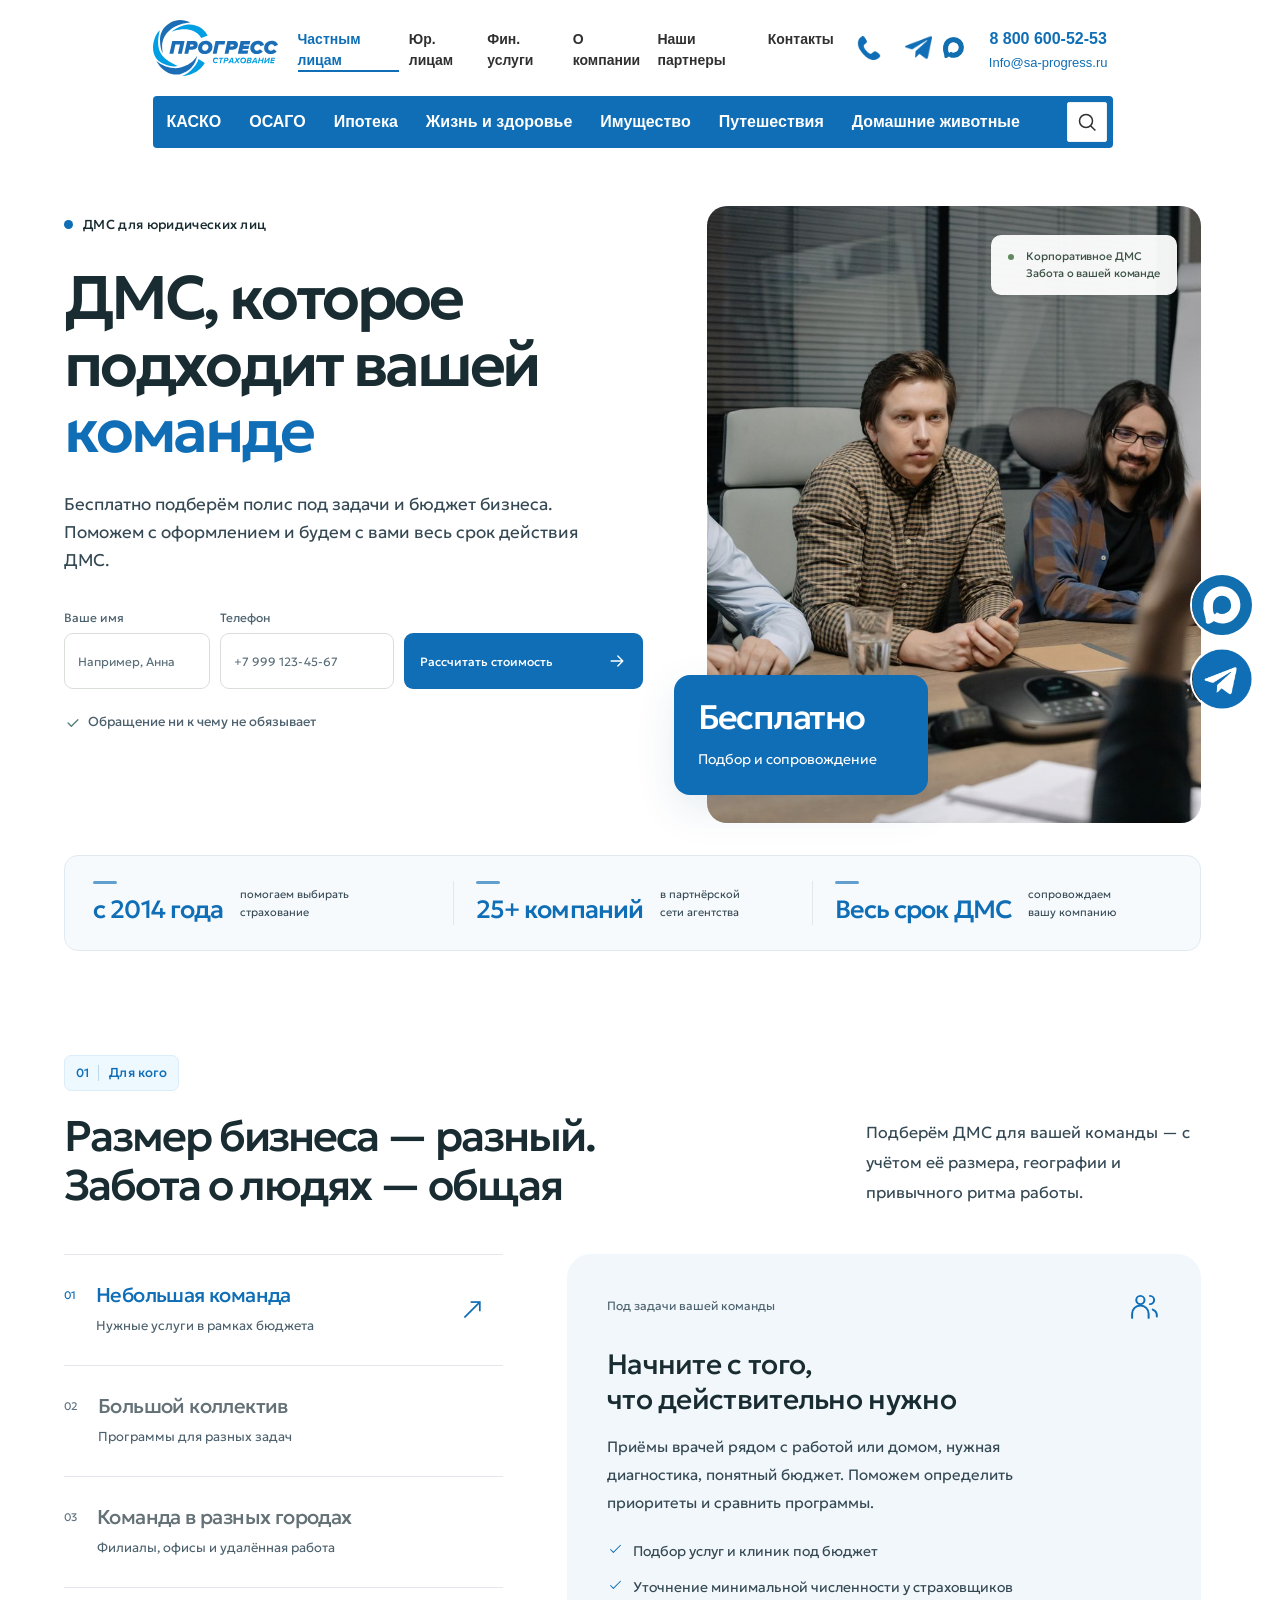
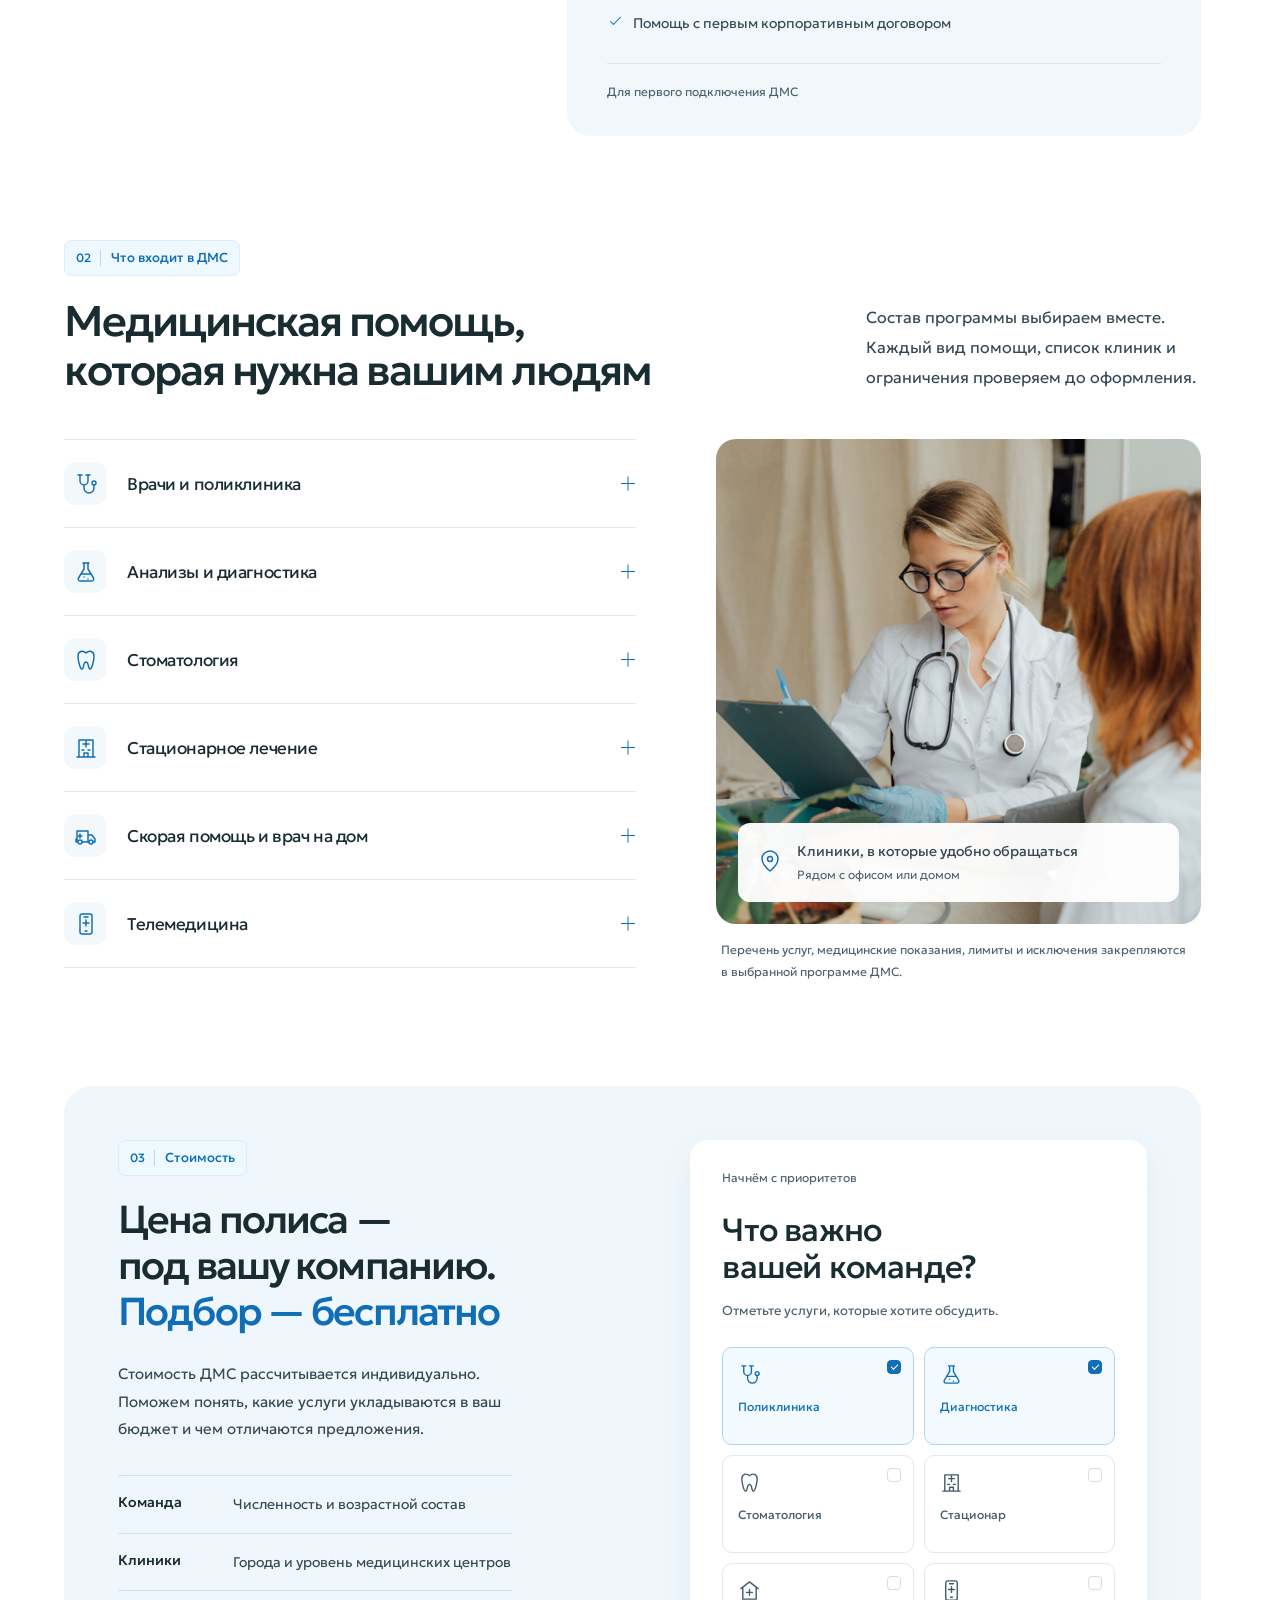
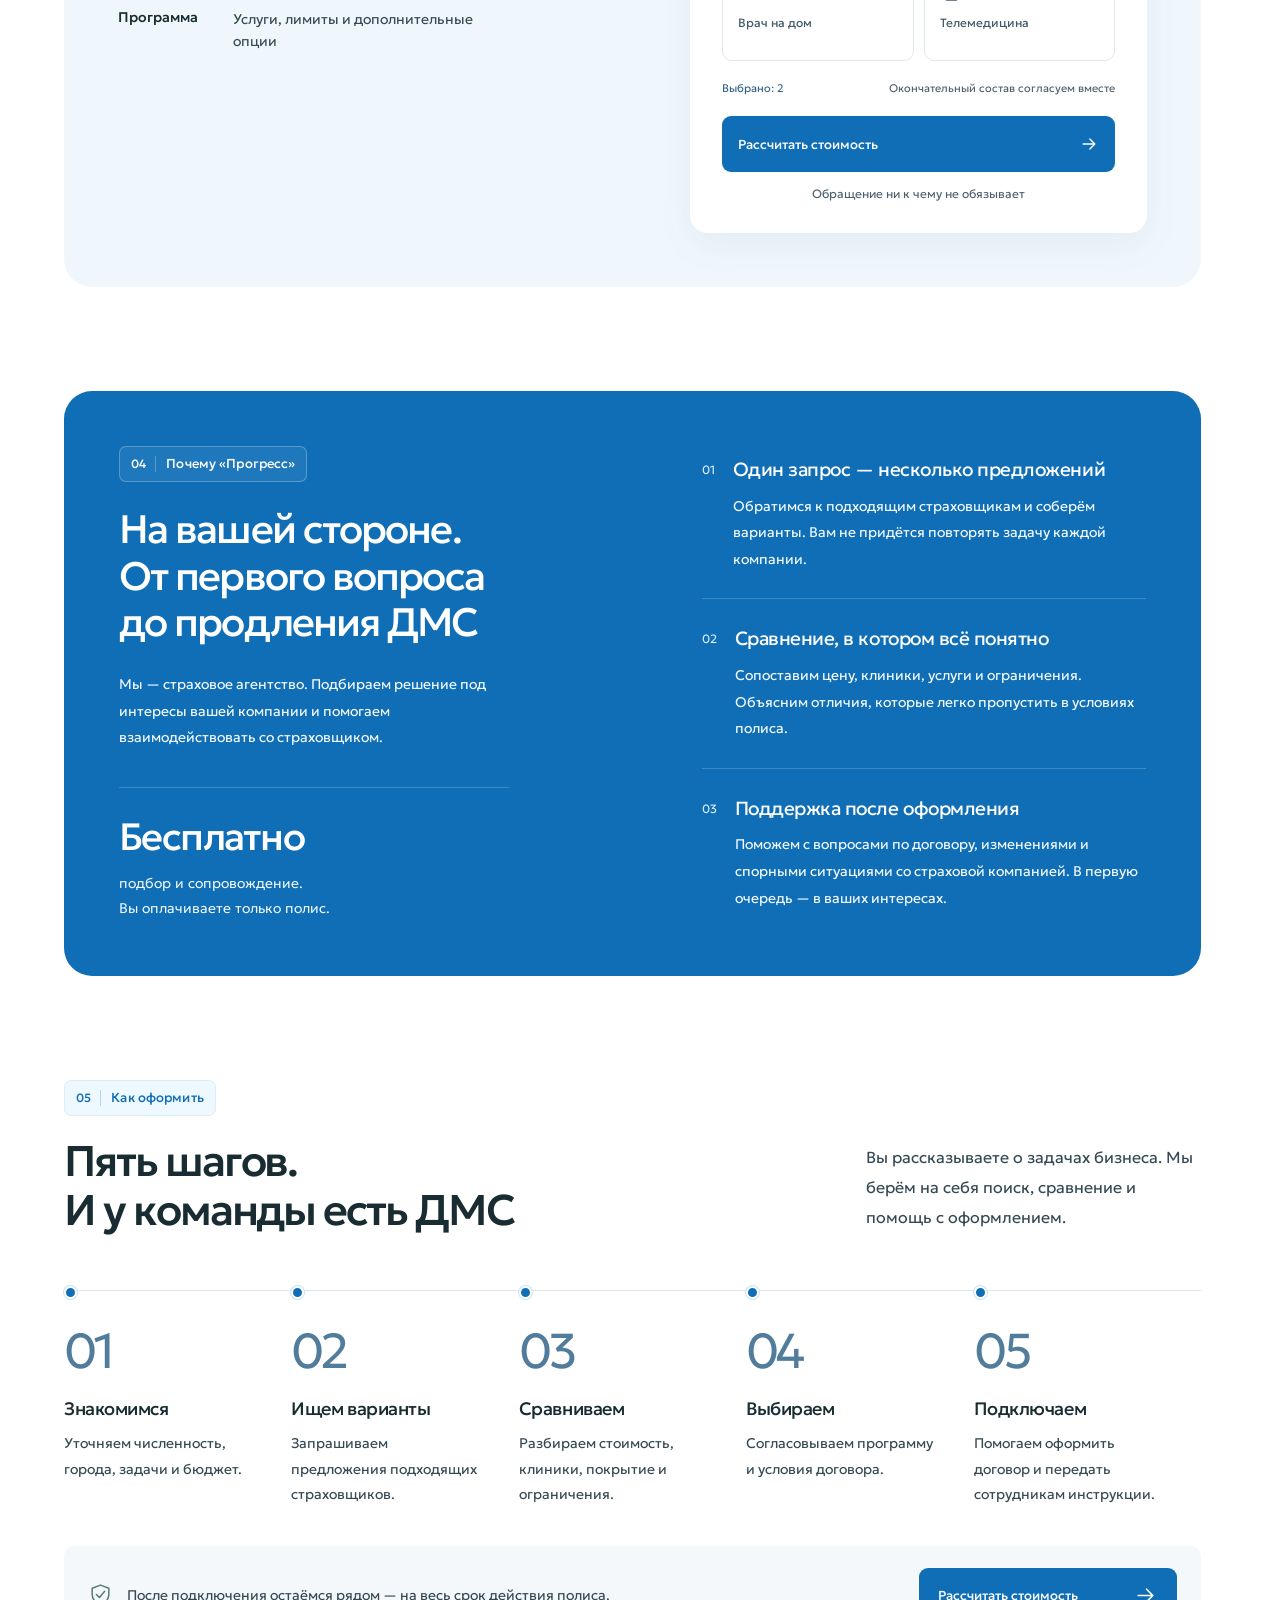
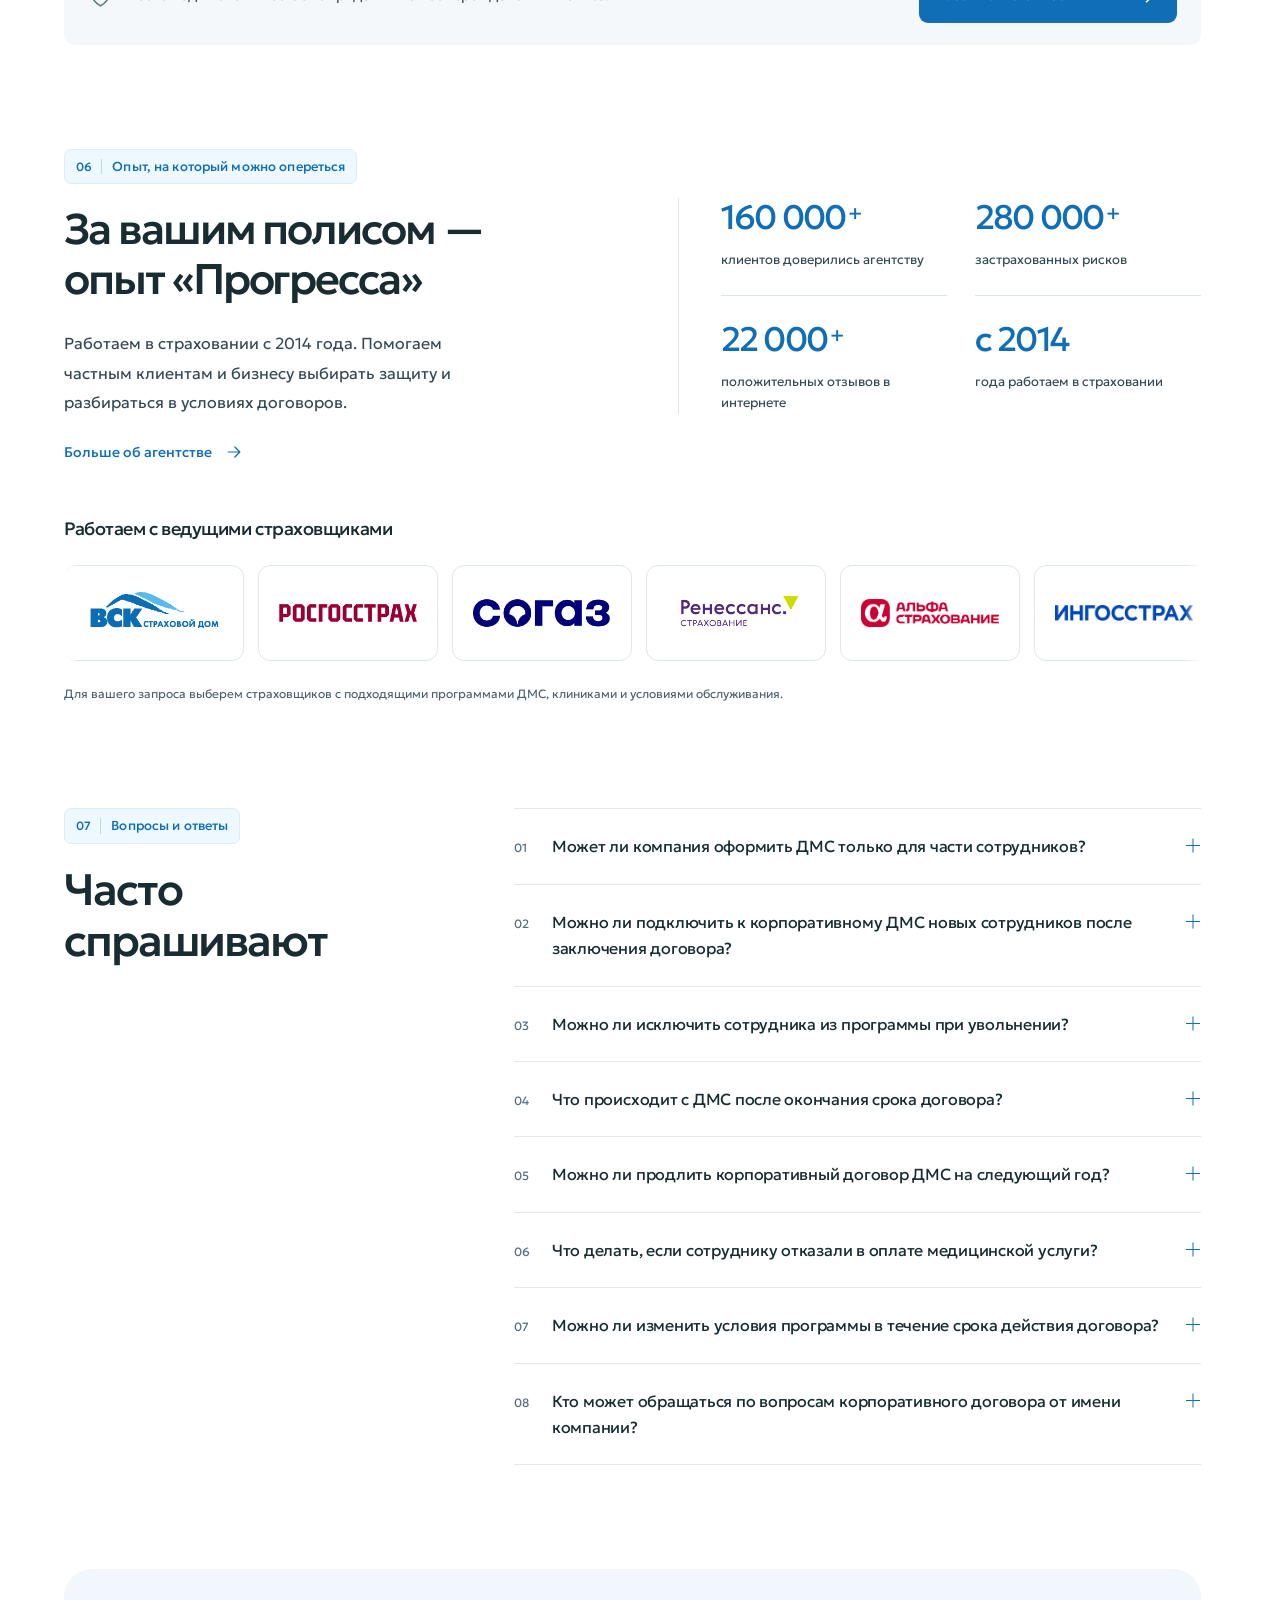
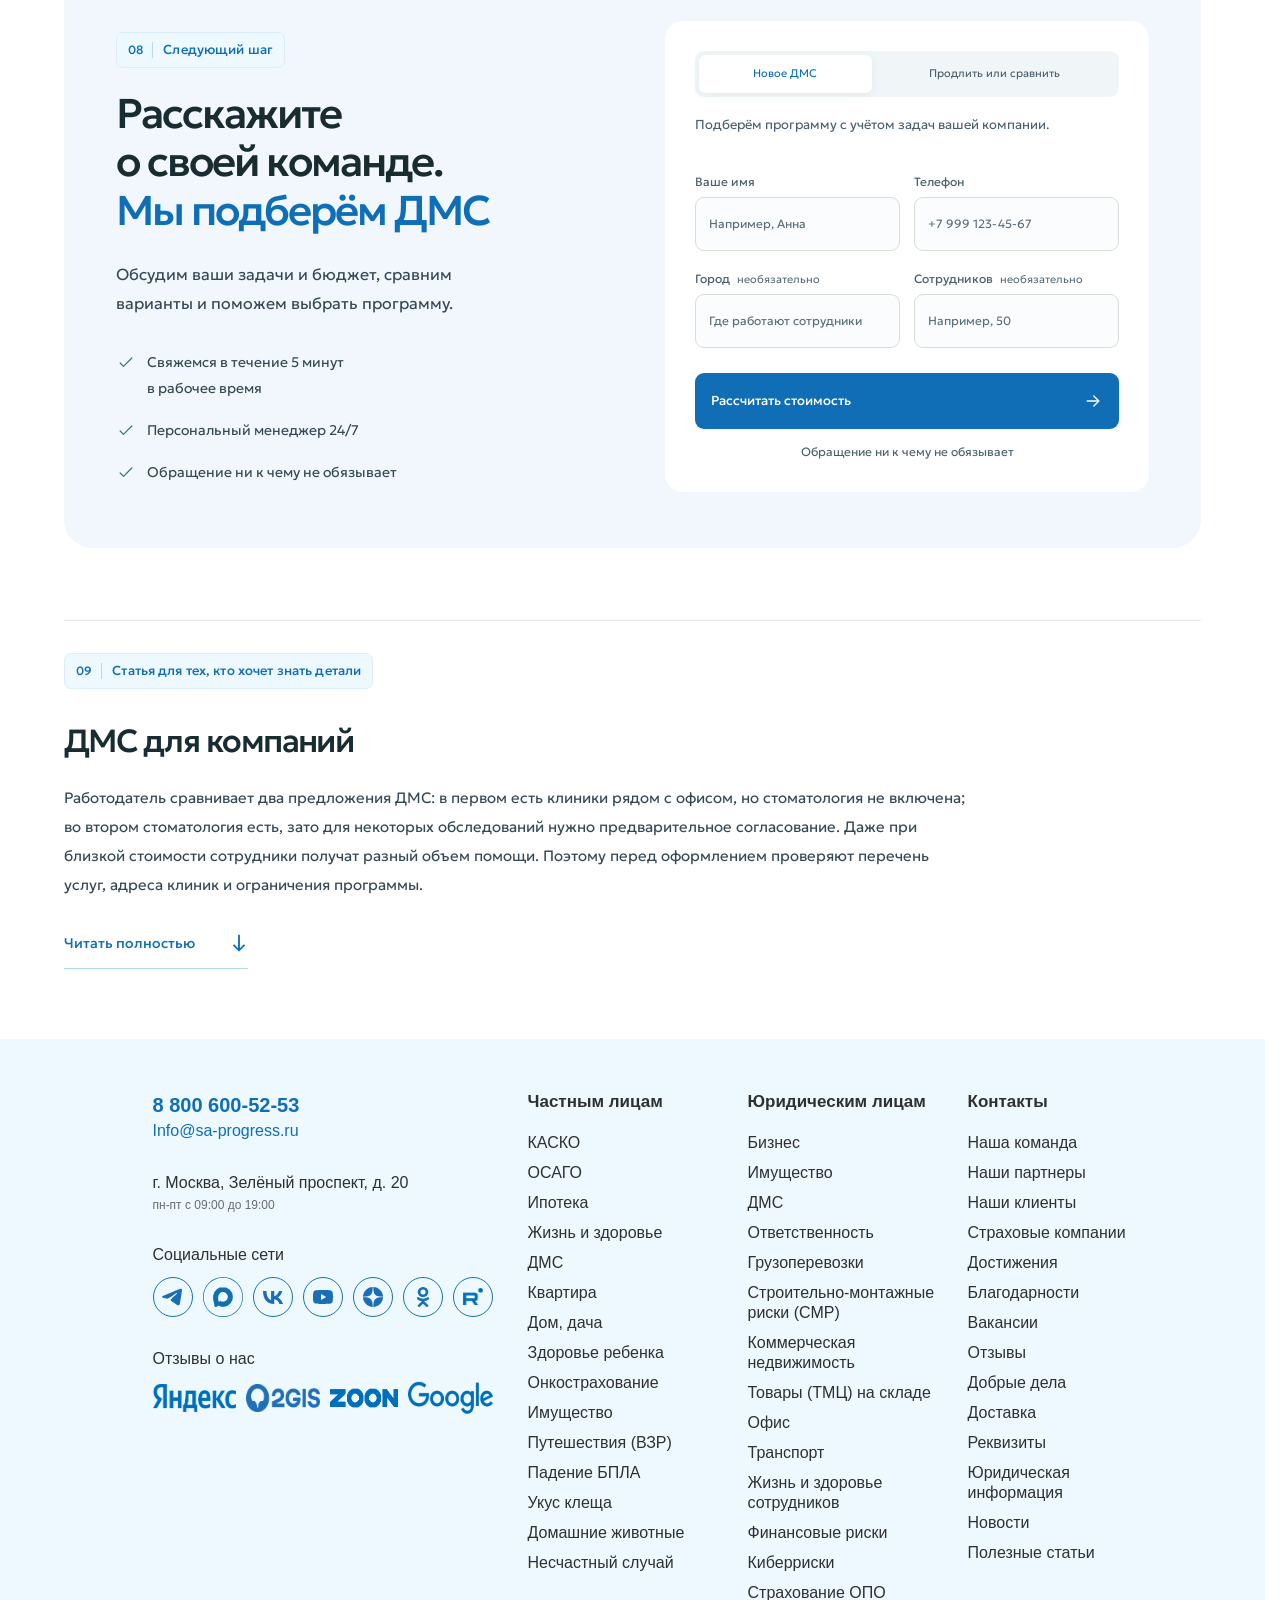
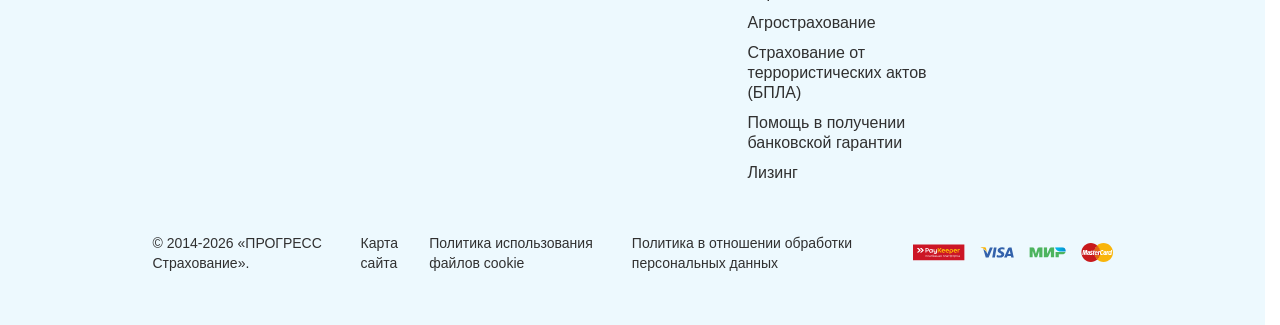
==== commit a589f10a: "Match Progress brand color and preserve original site header and footer" ====
--- a/index.html
+++ b/index.html
@@ -9,13 +9,844 @@
   <title>ДМС для вашей команды — Прогресс Страхование</title>
   <link rel="icon" href="./assets/favicon.svg" type="image/svg+xml">
   <link rel="preload" href="./assets/fonts/Geologica-Variable.ttf" as="font" type="font/ttf" crossorigin>
-  <link rel="stylesheet" href="./styles.css">
-  <link rel="stylesheet" href="./assets/vendor/lenis/lenis.css">
-  <script src="./assets/vendor/lenis/lenis.min.js" defer></script>
-  <script src="./scroll.js" defer></script>
-  <script src="./app.js" defer></script>
+  <link rel="stylesheet" href="./styles.css?v=e3355955704a">
+  <link rel="stylesheet" href="./assets/vendor/lenis/lenis.css?v=e3355955704a">
+  <script src="./assets/vendor/lenis/lenis.min.js?v=e3355955704a" defer></script>
+  <script src="./scroll.js?v=e3355955704a" defer></script>
+  <script src="./app.js?v=e3355955704a" defer></script>
+  <script src="./assets/vendor/hystmodal/hystmodal.js?v=e3355955704a" defer></script>
+  <script src="./site-chrome.js?v=e3355955704a" defer></script>
 </head>
 <body>
+  <div class="source-chrome source-chrome-header"><header class="header">
+    <div class="content-wrapper">
+        <div class="header__wrapper">
+        <a class="header__logo" href="https://sa-progress.ru/">
+            <img class="logo-img" src="./assets/original-site/img/logo.svg" alt="Прогресс стархование логотип">
+        </a>
+        <nav class="menu-top">
+            <ul class="menu-top__list">
+    <li class="menu-top__item js-menu-top-item first" data-is-active="yes">
+        <a href="https://sa-progress.ru/chastnyim-liczam/" class="js-top-menu-section-item" data-type="private">Частным лицам</a>
+            </li>
+
+    <li class="menu-top__item js-menu-top-item" data-is-active="no">
+        <a href="https://sa-progress.ru/yuridicheskim-liczam/" class="js-top-menu-section-item" data-type="corporate">Юр. лицам</a>
+            </li>
+
+    <li class="menu-top__item js-menu-top-item">
+        <a href="https://sa-progress.ru/finansovyie-uslugi/">Фин. услуги</a>
+            </li>
+
+    <li class="menu-top__item js-menu-top-item">
+        <a href="https://sa-progress.ru/o-kompanii/">О компании</a>
+            </li>
+
+    <li class="menu-top__item js-menu-top-item">
+        <a href="https://sa-progress.ru/partnery">Наши партнеры</a>
+            </li>
+
+    <li class="menu-top__item js-menu-top-item last">
+        <a href="https://sa-progress.ru/kontaktyi">Контакты</a>
+            </li>
+</ul>        </nav>
+        <div class="callback-btn__wrapper">
+            <button class="callback-btn-desktop" data-hystmodal="#feedback-form-short">Заказать звонок</button>
+            <a class="callback-btn-mobile" href="tel:88006005253">
+                <img class="callback-btn-mobile__img" src="./assets/original-site/img/icons/callback.png" alt="callback">
+            </a>
+        </div>
+        <div class="header__social">
+            <a href="https://t.me/Progress_strahovanie" class="header__social-item" target="_blank" rel="nofollow noopener noreferrer">
+                <img src="./assets/original-site/img/icons/telegram.png">
+            </a>
+            <a href="https://max.ru/u/f9LHodD0cOL1nK710Nd3do71_UiDQPEofr9h8V5QH5dgAX2QZrWWFHqI5sg" class="header__social-item" target="_blank" rel="nofollow noopener noreferrer">
+                <img src="./assets/original-site/img/icons/max-simple.svg">
+            </a>
+        </div>
+        <div class="header__contacts">
+            <a class="header-phone" href="tel:88006005253">8 800 600-52-53</a>
+            <a class="header-mail" href="mailto:info@sa-progress.ru">Info@sa-progress.ru</a>
+        </div>
+        <div class="mobile-search" data-hystmodal="#mobile-search">
+            <div class="mobile-search__icon">
+                <svg><use xlink:href="./assets/original-site/sprite.svg#icon-search"></use></svg>
+            </div>
+        </div>
+        <div class="mobile-menu__btn js-open-mobile-menu">
+            <span></span>
+            <span></span>
+            <span></span>
+         </div>
+        
+        <div class="desktop-menu">
+            <div class="desktop-menu-wrapper">
+                <a href="https://sa-progress.ru/" class="desktop-menu__logo">
+                    <img src="./assets/original-site/img/logo-mini.svg" alt="logo">
+                </a>
+                <nav class="nav-desktop">
+                    
+
+<ul class="nav-desktop__list main-menu">
+        
+<li class="nav-desktop__item main-menu__item first level1">
+    <a href="https://sa-progress.ru/chastnyim-liczam/kasko/">КАСКО</a>
+        <ul class="main-submenu">
+    <div class="main-submenu__wrapper">
+        <li class="main-submenu__item first level1">
+    <a class="main-submenu__link" href="https://sa-progress.ru/chastnyim-liczam/kasko/mini-kasko">Мини-КАСКО</a>
+    </li>
+
+
+<li class="main-submenu__item level1">
+    <a class="main-submenu__link" href="https://sa-progress.ru/chastnyim-liczam/kasko/strahovka-kasko-s-franshizoy">КАСКО с франшизой</a>
+    </li>
+
+
+<li class="main-submenu__item last level1">
+    <a class="main-submenu__link" href="https://sa-progress.ru/chastnyim-liczam/kasko/kasko-ot-ugona-i-polnoj-gibeli">КАСКО от угона и полной гибели</a>
+    </li>
+
+
+    </div>
+</ul></li>    
+<li class="nav-desktop__item main-menu__item level1">
+    <a href="https://sa-progress.ru/chastnyim-liczam/osago/">ОСАГО</a>
+        <ul class="main-submenu">
+    <div class="main-submenu__wrapper">
+        <li class="main-submenu__item first level1">
+    <a class="main-submenu__link" href="https://sa-progress.ru/chastnyim-liczam/osago/sinyaya-karta">Синяя карта</a>
+    </li>
+
+
+<li class="main-submenu__item level1">
+    <a class="main-submenu__link" href="https://sa-progress.ru/chastnyim-liczam/osago/otkryitaya-straxovka-na-mashinu">ОСАГО без ограничений</a>
+    </li>
+
+
+<li class="main-submenu__item last level1">
+    <a class="main-submenu__link" href="https://sa-progress.ru/chastnyim-liczam/osago/dsago">ДСАГО (ДГО)</a>
+    </li>
+
+
+    </div>
+</ul></li>    
+<li class="nav-desktop__item main-menu__item level1">
+    <a href="https://sa-progress.ru/chastnyim-liczam/ipoteka/">Ипотека</a>
+        <ul class="main-submenu">
+    <div class="main-submenu__wrapper">
+        <li class="main-submenu__item first level1">
+    <a class="main-submenu__link" href="https://sa-progress.ru/chastnyim-liczam/ipoteka/kompleksnoe-ipotechnoe-straxovanie-v-moskve-czena-kalkulyator-oformlen">Комплексное ипотечное страхование</a>
+    </li>
+
+
+<li class="main-submenu__item level1">
+    <a class="main-submenu__link" href="https://sa-progress.ru/chastnyim-liczam/ipoteka/straxovanie-zhizni-dlya-ipoteki">Страхование жизни для ипотеки</a>
+    </li>
+
+
+<li class="main-submenu__item last level1">
+    <a class="main-submenu__link" href="https://sa-progress.ru/chastnyim-liczam/ipoteka/titulnoe-straxovanie">Титульное страхование</a>
+    </li>
+
+
+    </div>
+</ul></li>    
+<li class="nav-desktop__item main-menu__item level1">
+    <a href="https://sa-progress.ru/chastnyim-liczam/zhizn-i-zdorove/">Жизнь и здоровье</a>
+        <ul class="main-submenu">
+    <div class="main-submenu__wrapper">
+        <li class="main-submenu__item first level1">
+    <a class="main-submenu__link" href="https://sa-progress.ru/chastnyim-liczam/zhizn-i-zdorove/dms">Полис ДМС для физических лиц</a>
+    </li>
+
+
+<li class="main-submenu__item level1">
+    <a class="main-submenu__link" href="https://sa-progress.ru/chastnyim-liczam/zhizn-i-zdorove/ns-neschastnyij-sluchaj">Страхование от несчастных случаев и болезней</a>
+    </li>
+
+
+<li class="main-submenu__item level1">
+    <a class="main-submenu__link" href="https://sa-progress.ru/chastnyim-liczam/zhizn-i-zdorove/sportivnaya-straxovka">Спортивная страховка</a>
+    </li>
+
+
+<li class="main-submenu__item level1">
+    <a class="main-submenu__link" href="https://sa-progress.ru/chastnyim-liczam/zhizn-i-zdorove/onkologicheskie-zabolevaniya">Онкологические заболевания</a>
+    </li>
+
+
+<li class="main-submenu__item level1">
+    <a class="main-submenu__link" href="https://sa-progress.ru/chastnyim-liczam/zhizn-i-zdorove/polis-dms-dlya-rebenka">Полис ДМС для ребенка</a>
+    </li>
+
+
+<li class="main-submenu__item level1">
+    <a class="main-submenu__link" href="https://sa-progress.ru/chastnyim-liczam/zhizn-i-zdorove/dms-so-stomatologiey-dlya-fizicheskih-lic">ДМС со стоматологией для физических лиц</a>
+    </li>
+
+
+<li class="main-submenu__item level1">
+    <a class="main-submenu__link" href="https://sa-progress.ru/chastnyim-liczam/zhizn-i-zdorove/straxovanie-detej">Страхование детей</a>
+    </li>
+
+
+<li class="main-submenu__item last level1">
+    <a class="main-submenu__link" href="https://sa-progress.ru/chastnyim-liczam/zhizn-i-zdorove/ukus-kleshha">Страховка от укуса клеща «Антиклещ»</a>
+    </li>
+
+
+    </div>
+</ul></li>    
+<li class="nav-desktop__item main-menu__item level1">
+    <a href="https://sa-progress.ru/chastnyim-liczam/imushhestvo/">Имущество</a>
+        <ul class="main-submenu">
+    <div class="main-submenu__wrapper">
+        <li class="main-submenu__item first level1">
+    <a class="main-submenu__link" href="https://sa-progress.ru/chastnyim-liczam/imushhestvo/kvartira-apartamentyi">Страхование квартиры</a>
+    </li>
+
+
+<li class="main-submenu__item level1">
+    <a class="main-submenu__link" href="https://sa-progress.ru/chastnyim-liczam/imushhestvo/dom-dacha">Страхование дома и дачи</a>
+    </li>
+
+
+<li class="main-submenu__item level1">
+    <a class="main-submenu__link" href="https://sa-progress.ru/chastnyim-liczam/imushhestvo/otvetstvennost-pered-sosedyami">Страхование ответственности перед соседями</a>
+    </li>
+
+
+<li class="main-submenu__item level1">
+    <a class="main-submenu__link" href="https://sa-progress.ru/chastnyim-liczam/imushhestvo/straxovanie-ot-padeniya-bpla">Страхование от падения БПЛА</a>
+    </li>
+
+
+<li class="main-submenu__item last level1">
+    <a class="main-submenu__link" href="https://sa-progress.ru/chastnyim-liczam/imushhestvo/straxovanie-bani">Страхование бани</a>
+    </li>
+
+
+    </div>
+</ul></li>    
+<li class="nav-desktop__item main-menu__item level1">
+    <a href="https://sa-progress.ru/chastnyim-liczam/puteshestviya/">Путешествия</a>
+        <ul class="main-submenu">
+    <div class="main-submenu__wrapper">
+        <li class="main-submenu__item first level1">
+    <a class="main-submenu__link" href="https://sa-progress.ru/chastnyim-liczam/puteshestviya/straxovka-vzr-dlya-vizyi">Страховка выезжающих за рубеж (ВЗР)</a>
+    </li>
+
+
+<li class="main-submenu__item level1">
+    <a class="main-submenu__link" href="https://sa-progress.ru/chastnyim-liczam/puteshestviya/straxovanie-puteshestvuyushhix-po-rossii">Страховка для путешествий по России</a>
+    </li>
+
+
+<li class="main-submenu__item level1">
+    <a class="main-submenu__link" href="https://sa-progress.ru/chastnyim-liczam/puteshestviya/straxovanie-tura-ot-nevyileta">Страховка от невылета за границу</a>
+    </li>
+
+
+<li class="main-submenu__item level1">
+    <a class="main-submenu__link" href="https://sa-progress.ru/chastnyim-liczam/puteshestviya/straxovanie-bagazha-ot-poteri-v-puteshestvii">Страхование багажа от потери в путешествии</a>
+    </li>
+
+
+<li class="main-submenu__item last level1">
+    <a class="main-submenu__link" href="https://sa-progress.ru/chastnyim-liczam/puteshestviya/straxovanie-bagazha-pri-perelete">Страхование багажа при перелете</a>
+    </li>
+
+
+    </div>
+</ul></li>    
+<li class="nav-desktop__item main-menu__item last level1">
+    <a href="https://sa-progress.ru/chastnyim-liczam/straxovanie-pitomczev">Домашние животные</a>
+        </li>        </ul>                </nav>
+                
+                <div class="desktop-menu__contacts">
+                    <a href="https://t.me/Progress_strahovanie" class="header-icon">
+                        <img src="./assets/original-site/img/icons/telegram-white.svg" alt="">
+                    </a>
+                    <a href="https://max.ru/u/f9LHodD0cOL1nK710Nd3do71_UiDQPEofr9h8V5QH5dgAX2QZrWWFHqI5sg" class="header-icon">
+                        <img src="./assets/original-site/img/icons/max-white-simple.svg" alt="">
+                    </a>
+                    <div class="contacts-wrapper">
+                        <a href="tel:88006005253" class="phone">8 800 600-52-53</a>
+                        <a href="mailto:info@sa-progress.ru" class="email">info@sa-progress.ru</a>
+                    </div>
+                </div>
+                
+                <div class="desktop-menu__search">
+                    <div class="search-btn js-toggle-desktop-search-btn">
+                        <svg>
+                            <use xlink:href="./assets/original-site/sprite.svg#icon-search"></use>
+                        </svg>
+                    </div>
+                    <form id="main-menu-search-form" class="desktop-search__form js-search-form js-hidden" action="https://sa-progress.ru/search" method="get">
+    <input id="searchField" type="text" name="query" placeholder="Поиск...">
+    <input type="hidden" name="id" value="search">
+    
+    <div class="desktop-search__btn-close js-toggle-desktop-search-btn js-clear-search-form">
+        <svg>
+            <use xlink:href="./assets/original-site/sprite.svg#mobile-close"></use>
+        </svg>
+    </div>
+    <button type="submit" class="desktop-search__btn-search ">
+        <svg>
+            <use xlink:href="./assets/original-site/sprite.svg#icon-search"></use>
+        </svg>
+    </button>
+    
+</form>                </div>
+            </div>
+        </div>
+
+    </div>
+    </div>
+    
+
+<div class="c-mobile-menu js-mobile-menu js-hidden fixed">
+    <div class="mobile-menu-wrapper">
+        <div class="section-switch">
+            <div class="section-name js-mobile-section-switch active" data-type="private">Частным лицам</div>
+            <div class="section-name js-mobile-section-switch " data-type="corporate">Юр. лицам</div>
+            <div class="section-name js-mobile-section-switch " data-type="finance">Фин. услуги</div>
+        </div>
+        <nav class="c-nav-mobile border js-mobile-section " data-type="private">
+            <ul class="menu-top__list"><li class="menu-mobile__item first level1 js-mobile-menu-parent" data-link="https://sa-progress.ru/chastnyim-liczam/kasko/" data-title="КАСКО">
+    <div>КАСКО</div>
+    <div class="mobile-menu__nav-arrow">
+        <svg><use xlink:href="./assets/original-site/sprite.svg#mobile-arrow"></use></svg>
+    </div>
+    <ul class="mobile-menu__inner js-mobile-menu-inner fixed">
+    <div class="js-mobile-menu-close-subsection mobile-menu__close-subsection">
+        <svg><use xlink:href="./assets/original-site/sprite.svg#mobile-arrow-prev"></use></svg>
+        Назад
+    </div>
+    <a href="" class="mobule-menu__submenu-title js-mobile-menu-submenu-title"></a>
+    <li class="menu-mobile__item first level2"><a href="https://sa-progress.ru/chastnyim-liczam/kasko/mini-kasko">Мини-КАСКО</a></li><li class="menu-mobile__item level2"><a href="https://sa-progress.ru/chastnyim-liczam/kasko/strahovka-kasko-s-franshizoy">КАСКО с франшизой</a></li><li class="menu-mobile__item last level2"><a href="https://sa-progress.ru/chastnyim-liczam/kasko/kasko-ot-ugona-i-polnoj-gibeli">КАСКО от угона и полной гибели</a></li></ul></li><li class="menu-mobile__item level1 js-mobile-menu-parent" data-link="https://sa-progress.ru/chastnyim-liczam/osago/" data-title="ОСАГО">
+    <div>ОСАГО</div>
+    <div class="mobile-menu__nav-arrow">
+        <svg><use xlink:href="./assets/original-site/sprite.svg#mobile-arrow"></use></svg>
+    </div>
+    <ul class="mobile-menu__inner js-mobile-menu-inner fixed">
+    <div class="js-mobile-menu-close-subsection mobile-menu__close-subsection">
+        <svg><use xlink:href="./assets/original-site/sprite.svg#mobile-arrow-prev"></use></svg>
+        Назад
+    </div>
+    <a href="" class="mobule-menu__submenu-title js-mobile-menu-submenu-title"></a>
+    <li class="menu-mobile__item first level2"><a href="https://sa-progress.ru/chastnyim-liczam/osago/sinyaya-karta">Синяя карта</a></li><li class="menu-mobile__item level2"><a href="https://sa-progress.ru/chastnyim-liczam/osago/otkryitaya-straxovka-na-mashinu">ОСАГО без ограничений</a></li><li class="menu-mobile__item last level2"><a href="https://sa-progress.ru/chastnyim-liczam/osago/dsago">ДСАГО (ДГО)</a></li></ul></li><li class="menu-mobile__item level1 js-mobile-menu-parent" data-link="https://sa-progress.ru/chastnyim-liczam/ipoteka/" data-title="Ипотека">
+    <div>Ипотека</div>
+    <div class="mobile-menu__nav-arrow">
+        <svg><use xlink:href="./assets/original-site/sprite.svg#mobile-arrow"></use></svg>
+    </div>
+    <ul class="mobile-menu__inner js-mobile-menu-inner fixed">
+    <div class="js-mobile-menu-close-subsection mobile-menu__close-subsection">
+        <svg><use xlink:href="./assets/original-site/sprite.svg#mobile-arrow-prev"></use></svg>
+        Назад
+    </div>
+    <a href="" class="mobule-menu__submenu-title js-mobile-menu-submenu-title"></a>
+    <li class="menu-mobile__item first level2"><a href="https://sa-progress.ru/chastnyim-liczam/ipoteka/kompleksnoe-ipotechnoe-straxovanie-v-moskve-czena-kalkulyator-oformlen">Комплексное ипотечное страхование</a></li><li class="menu-mobile__item level2"><a href="https://sa-progress.ru/chastnyim-liczam/ipoteka/straxovanie-zhizni-dlya-ipoteki">Страхование жизни для ипотеки</a></li><li class="menu-mobile__item last level2"><a href="https://sa-progress.ru/chastnyim-liczam/ipoteka/titulnoe-straxovanie">Титульное страхование</a></li></ul></li><li class="menu-mobile__item level1 js-mobile-menu-parent" data-link="https://sa-progress.ru/chastnyim-liczam/zhizn-i-zdorove/" data-title="Жизнь и здоровье">
+    <div>Жизнь и здоровье</div>
+    <div class="mobile-menu__nav-arrow">
+        <svg><use xlink:href="./assets/original-site/sprite.svg#mobile-arrow"></use></svg>
+    </div>
+    <ul class="mobile-menu__inner js-mobile-menu-inner fixed">
+    <div class="js-mobile-menu-close-subsection mobile-menu__close-subsection">
+        <svg><use xlink:href="./assets/original-site/sprite.svg#mobile-arrow-prev"></use></svg>
+        Назад
+    </div>
+    <a href="" class="mobule-menu__submenu-title js-mobile-menu-submenu-title"></a>
+    <li class="menu-mobile__item first level2"><a href="https://sa-progress.ru/chastnyim-liczam/zhizn-i-zdorove/dms">Полис ДМС для физических лиц</a></li><li class="menu-mobile__item level2"><a href="https://sa-progress.ru/chastnyim-liczam/zhizn-i-zdorove/ns-neschastnyij-sluchaj">Страхование от несчастных случаев и болезней</a></li><li class="menu-mobile__item level2"><a href="https://sa-progress.ru/chastnyim-liczam/zhizn-i-zdorove/sportivnaya-straxovka">Спортивная страховка</a></li><li class="menu-mobile__item level2"><a href="https://sa-progress.ru/chastnyim-liczam/zhizn-i-zdorove/onkologicheskie-zabolevaniya">Онкологические заболевания</a></li><li class="menu-mobile__item level2"><a href="https://sa-progress.ru/chastnyim-liczam/zhizn-i-zdorove/polis-dms-dlya-rebenka">Полис ДМС для ребенка</a></li><li class="menu-mobile__item level2"><a href="https://sa-progress.ru/chastnyim-liczam/zhizn-i-zdorove/dms-so-stomatologiey-dlya-fizicheskih-lic">ДМС со стоматологией для физических лиц</a></li><li class="menu-mobile__item level2"><a href="https://sa-progress.ru/chastnyim-liczam/zhizn-i-zdorove/straxovanie-detej">Страхование детей</a></li><li class="menu-mobile__item last level2"><a href="https://sa-progress.ru/chastnyim-liczam/zhizn-i-zdorove/ukus-kleshha">Страховка от укуса клеща «Антиклещ»</a></li></ul></li><li class="menu-mobile__item level1 js-mobile-menu-parent" data-link="https://sa-progress.ru/chastnyim-liczam/imushhestvo/" data-title="Имущество">
+    <div>Имущество</div>
+    <div class="mobile-menu__nav-arrow">
+        <svg><use xlink:href="./assets/original-site/sprite.svg#mobile-arrow"></use></svg>
+    </div>
+    <ul class="mobile-menu__inner js-mobile-menu-inner fixed">
+    <div class="js-mobile-menu-close-subsection mobile-menu__close-subsection">
+        <svg><use xlink:href="./assets/original-site/sprite.svg#mobile-arrow-prev"></use></svg>
+        Назад
+    </div>
+    <a href="" class="mobule-menu__submenu-title js-mobile-menu-submenu-title"></a>
+    <li class="menu-mobile__item first level2"><a href="https://sa-progress.ru/chastnyim-liczam/imushhestvo/kvartira-apartamentyi">Страхование квартиры</a></li><li class="menu-mobile__item level2"><a href="https://sa-progress.ru/chastnyim-liczam/imushhestvo/dom-dacha">Страхование дома и дачи</a></li><li class="menu-mobile__item level2"><a href="https://sa-progress.ru/chastnyim-liczam/imushhestvo/otvetstvennost-pered-sosedyami">Страхование ответственности перед соседями</a></li><li class="menu-mobile__item level2"><a href="https://sa-progress.ru/chastnyim-liczam/imushhestvo/straxovanie-ot-padeniya-bpla">Страхование от падения БПЛА</a></li><li class="menu-mobile__item last level2"><a href="https://sa-progress.ru/chastnyim-liczam/imushhestvo/straxovanie-bani">Страхование бани</a></li></ul></li><li class="menu-mobile__item level1 js-mobile-menu-parent" data-link="https://sa-progress.ru/chastnyim-liczam/puteshestviya/" data-title="Путешествия">
+    <div>Путешествия</div>
+    <div class="mobile-menu__nav-arrow">
+        <svg><use xlink:href="./assets/original-site/sprite.svg#mobile-arrow"></use></svg>
+    </div>
+    <ul class="mobile-menu__inner js-mobile-menu-inner fixed">
+    <div class="js-mobile-menu-close-subsection mobile-menu__close-subsection">
+        <svg><use xlink:href="./assets/original-site/sprite.svg#mobile-arrow-prev"></use></svg>
+        Назад
+    </div>
+    <a href="" class="mobule-menu__submenu-title js-mobile-menu-submenu-title"></a>
+    <li class="menu-mobile__item first level2"><a href="https://sa-progress.ru/chastnyim-liczam/puteshestviya/straxovka-vzr-dlya-vizyi">Страховка выезжающих за рубеж (ВЗР)</a></li><li class="menu-mobile__item level2"><a href="https://sa-progress.ru/chastnyim-liczam/puteshestviya/straxovanie-puteshestvuyushhix-po-rossii">Страховка для путешествий по России</a></li><li class="menu-mobile__item level2"><a href="https://sa-progress.ru/chastnyim-liczam/puteshestviya/straxovanie-tura-ot-nevyileta">Страховка от невылета за границу</a></li><li class="menu-mobile__item level2"><a href="https://sa-progress.ru/chastnyim-liczam/puteshestviya/straxovanie-bagazha-ot-poteri-v-puteshestvii">Страхование багажа от потери в путешествии</a></li><li class="menu-mobile__item last level2"><a href="https://sa-progress.ru/chastnyim-liczam/puteshestviya/straxovanie-bagazha-pri-perelete">Страхование багажа при перелете</a></li></ul></li><li class="menu-mobile__item last level1"><a href="https://sa-progress.ru/chastnyim-liczam/straxovanie-pitomczev">Домашние животные</a></li></ul> 
+        </nav>
+        <nav class="c-nav-mobile border js-mobile-section js-hidden" data-type="corporate">
+            <ul class="menu-top__list"><li class="menu-mobile__item first level1 js-mobile-menu-parent" data-link="https://sa-progress.ru/yuridicheskim-liczam/imushhestvo/" data-title="Имущество">
+    <div>Имущество</div>
+    <div class="mobile-menu__nav-arrow">
+        <svg><use xlink:href="./assets/original-site/sprite.svg#mobile-arrow"></use></svg>
+    </div>
+    <ul class="mobile-menu__inner js-mobile-menu-inner fixed">
+    <div class="js-mobile-menu-close-subsection mobile-menu__close-subsection">
+        <svg><use xlink:href="./assets/original-site/sprite.svg#mobile-arrow-prev"></use></svg>
+        Назад
+    </div>
+    <a href="" class="mobule-menu__submenu-title js-mobile-menu-submenu-title"></a>
+    <li class="menu-mobile__item first level2">
+    <a href="https://sa-progress.ru/yuridicheskim-liczam/imushhestvo/straxovanie-kommercheskoj-nedvizhimosti">Страхование коммерческой недвижимости</a>
+    </li>
+
+<li class="menu-mobile__item level2">
+    <a href="https://sa-progress.ru/yuridicheskim-liczam/imushhestvo/straxovanie-tmcz-tovara-na-sklade">Страхование (ТМЦ) товара</a>
+    </li>
+
+<li class="menu-mobile__item level2">
+    <a href="https://sa-progress.ru/yuridicheskim-liczam/imushhestvo/straxovanie-skladov">Страхование складов</a>
+    </li>
+
+<li class="menu-mobile__item level2">
+    <a href="https://sa-progress.ru/yuridicheskim-liczam/imushhestvo/straxovanie-oborudovaniya-i-inventarya">Страхование оборудования и инвентаря</a>
+    </li>
+
+<li class="menu-mobile__item level2">
+    <a href="https://sa-progress.ru/yuridicheskim-liczam/imushhestvo/straxovanie-tcz">Страхование ТЦ</a>
+    </li>
+
+<li class="menu-mobile__item level2">
+    <a href="https://sa-progress.ru/yuridicheskim-liczam/imushhestvo/straxovanie-vyistavok-i-predmetov-iskusstva">Страхование выставок и предметов искусства</a>
+    </li>
+
+<li class="menu-mobile__item level2">
+    <a href="https://sa-progress.ru/yuridicheskim-liczam/imushhestvo/straxovanie-lizingovogo-imushhestva">Страхование лизингового имущества</a>
+    </li>
+
+<li class="menu-mobile__item level2">
+    <a href="https://sa-progress.ru/yuridicheskim-liczam/imushhestvo/straxovanie-zalogovogo-imushhestva">Страхование залогового имущества</a>
+    </li>
+
+<li class="menu-mobile__item level2">
+    <a href="https://sa-progress.ru/yuridicheskim-liczam/imushhestvo/straxovanie-lombardov-i-yuvelirnyix-magazinov">Страхование ломбардов и ювелирных магазинов</a>
+    </li>
+
+<li class="menu-mobile__item level2">
+    <a href="https://sa-progress.ru/yuridicheskim-liczam/imushhestvo/inzhenernyie-seti-i-kommunikaczii">Инженерные сети и коммуникации</a>
+    </li>
+
+<li class="menu-mobile__item level2">
+    <a href="https://sa-progress.ru/yuridicheskim-liczam/imushhestvo/straxovanie-bankomatov-i-terminalov-samoobsluzhivaniya">Страхование банкоматов и терминалов самообслуживания</a>
+    </li>
+
+<li class="menu-mobile__item level2">
+    <a href="https://sa-progress.ru/yuridicheskim-liczam/imushhestvo/straxovanie-restoranov-barov-i-kafe">Страхование ресторанов, баров и кафе</a>
+    </li>
+
+<li class="menu-mobile__item level2">
+    <a href="https://sa-progress.ru/yuridicheskim-liczam/imushhestvo/straxovanie-gostinicz-i-otelej">Страхование гостиниц и отелей</a>
+    </li>
+
+<li class="menu-mobile__item level2">
+    <a href="https://sa-progress.ru/yuridicheskim-liczam/imushhestvo/strahovanie-ot-padeniya-bpla-yur-lic">Страхование от падения БПЛА</a>
+    </li>
+
+<li class="menu-mobile__item level2">
+    <a href="https://sa-progress.ru/yuridicheskim-liczam/imushhestvo/strahovanie-nezhilyh-pomeshcheniy-i-zdaniy">Страхование нежилых помещений и зданий</a>
+    </li>
+
+<li class="menu-mobile__item last level2">
+    <a href="https://sa-progress.ru/yuridicheskim-liczam/imushhestvo/straxovanie-ofisa">Страхование офиса</a>
+    </li>
+
+</ul></li><li class="menu-mobile__item level1 js-mobile-menu-parent" data-link="https://sa-progress.ru/yuridicheskim-liczam/otvetstvennost/" data-title="Ответственность">
+    <div>Ответственность</div>
+    <div class="mobile-menu__nav-arrow">
+        <svg><use xlink:href="./assets/original-site/sprite.svg#mobile-arrow"></use></svg>
+    </div>
+    <ul class="mobile-menu__inner js-mobile-menu-inner fixed">
+    <div class="js-mobile-menu-close-subsection mobile-menu__close-subsection">
+        <svg><use xlink:href="./assets/original-site/sprite.svg#mobile-arrow-prev"></use></svg>
+        Назад
+    </div>
+    <a href="" class="mobule-menu__submenu-title js-mobile-menu-submenu-title"></a>
+    <li class="menu-mobile__item first level2">
+    <a href="https://sa-progress.ru/yuridicheskim-liczam/otvetstvennost/straxovanie-professionalnoj-otvetstvennosti">Страхование профессиональной ответственности</a>
+    </li>
+
+<li class="menu-mobile__item level2">
+    <a href="https://sa-progress.ru/yuridicheskim-liczam/otvetstvennost/straxovanie-grazhdanskoj-otvetstvennosti">Страхование гражданской ответственности</a>
+    </li>
+
+<li class="menu-mobile__item level2">
+    <a href="https://sa-progress.ru/yuridicheskim-liczam/otvetstvennost/straxovanie-otvetstvennosti-perevozchikov-gruzov-i-ekspeditorov">Страхование ответственности перевозчиков грузов и экспедиторов</a>
+    </li>
+
+    <li class="menu-mobile__item level2">
+        <a href="https://sa-progress.ru/page-tags/straxovanie-grazhdanskoj-otvetstvennosti-arendatora">Страхование арендатора</a>
+    </li>
+    <li class="menu-mobile__item level2">
+        <a href="https://sa-progress.ru/page-tags/otvetstvennost-podryadnyix-organizaczij">Ответственность подрядных организаций</a>
+    </li>
+    <li class="menu-mobile__item level2">
+        <a href="https://sa-progress.ru/page-tags/straxovanie-otvetstvennosti-proizvoditelya">Страхование ответственности производителя</a>
+    </li>
+    <li class="menu-mobile__item level2">
+        <a href="https://sa-progress.ru/page-tags/straxovanie-otvetstvennosti-vladelczev-bespilotnikov">Страхование ответственности владельцев беспилотников</a>
+    </li>
+    <li class="menu-mobile__item level2">
+        <a href="https://sa-progress.ru/page-tags/straxovanie-otvetstvennosti-rabotodatelya">Страхование ответственности работодателя</a>
+    </li>
+    <li class="menu-mobile__item level2">
+        <a href="https://sa-progress.ru/page-tags/straxovanie-otvetstvennosti-za-kachestvo-produkczii">Страхование ответственности за качество продукции</a>
+    </li>
+<li class="menu-mobile__item last level2">
+    <a href="https://sa-progress.ru/yuridicheskim-liczam/otvetstvennost/ekologicheskoe-straxovanie-riskov">Страхование экологических рисков</a>
+    </li>
+
+</ul></li><li class="menu-mobile__item level1 js-mobile-menu-parent" data-link="https://sa-progress.ru/yuridicheskim-liczam/trasnsport/" data-title="Транспорт">
+    <div>Транспорт</div>
+    <div class="mobile-menu__nav-arrow">
+        <svg><use xlink:href="./assets/original-site/sprite.svg#mobile-arrow"></use></svg>
+    </div>
+    <ul class="mobile-menu__inner js-mobile-menu-inner fixed">
+    <div class="js-mobile-menu-close-subsection mobile-menu__close-subsection">
+        <svg><use xlink:href="./assets/original-site/sprite.svg#mobile-arrow-prev"></use></svg>
+        Назад
+    </div>
+    <a href="" class="mobule-menu__submenu-title js-mobile-menu-submenu-title"></a>
+    <li class="menu-mobile__item first level2">
+    <a href="https://sa-progress.ru/yuridicheskim-liczam/trasnsport/gruzoperevozki">Грузоперевозки</a>
+    </li>
+
+<li class="menu-mobile__item level2">
+    <a href="https://sa-progress.ru/yuridicheskim-liczam/trasnsport/straxovanie-avtoparka">Страхование автопарка</a>
+    </li>
+
+<li class="menu-mobile__item level2">
+    <a href="https://sa-progress.ru/yuridicheskim-liczam/trasnsport/kasko-dlya-yuridicheskix-licz">КАСКО</a>
+    </li>
+
+<li class="menu-mobile__item level2">
+    <a href="https://sa-progress.ru/yuridicheskim-liczam/trasnsport/osago-dlya-yuridicheskix-licz">ОСАГО</a>
+    </li>
+
+<li class="menu-mobile__item level2">
+    <a href="https://sa-progress.ru/yuridicheskim-liczam/trasnsport/aviatransporta">Авиатранспорт</a>
+    </li>
+
+<li class="menu-mobile__item level2">
+    <a href="https://sa-progress.ru/yuridicheskim-liczam/trasnsport/straxovanie-morskix-i-rechnyix-sudov">Страхование морских и речных судов</a>
+    </li>
+
+<li class="menu-mobile__item level2">
+    <a href="https://sa-progress.ru/yuridicheskim-liczam/trasnsport/straxovanie-speczialnoj-texniki/">Страхование специальной техники</a>
+    </li>
+
+<li class="menu-mobile__item last level2">
+    <a href="https://sa-progress.ru/yuridicheskim-liczam/trasnsport/polis-osgop-taksi">Полис ОСГОП такси</a>
+    </li>
+
+</ul></li><li class="menu-mobile__item level1 js-mobile-menu-parent" data-link="https://sa-progress.ru/yuridicheskim-liczam/mediczina/" data-title="Жизнь и здоровье">
+    <div>Жизнь и здоровье</div>
+    <div class="mobile-menu__nav-arrow">
+        <svg><use xlink:href="./assets/original-site/sprite.svg#mobile-arrow"></use></svg>
+    </div>
+    <ul class="mobile-menu__inner js-mobile-menu-inner fixed">
+    <div class="js-mobile-menu-close-subsection mobile-menu__close-subsection">
+        <svg><use xlink:href="./assets/original-site/sprite.svg#mobile-arrow-prev"></use></svg>
+        Назад
+    </div>
+    <a href="" class="mobule-menu__submenu-title js-mobile-menu-submenu-title"></a>
+    <li class="menu-mobile__item first level2">
+    <a href="https://sa-progress.ru/yuridicheskim-liczam/mediczina/dms-dlya-yuridicheskix-licz">ДМС для юридических лиц</a>
+    </li>
+
+<li class="menu-mobile__item level2">
+    <a href="https://sa-progress.ru/yuridicheskim-liczam/mediczina/straxovanie-zhizni-i-zdorovya-sotrudnikov">Страхование жизни и здоровья сотрудников</a>
+    </li>
+
+<li class="menu-mobile__item level2">
+    <a href="https://sa-progress.ru/yuridicheskim-liczam/mediczina/kollektivnoe-straxovanie-ot-onkozabolevanij">Коллективное страхование от онкозаболеваний</a>
+    </li>
+
+<li class="menu-mobile__item level2">
+    <a href="https://sa-progress.ru/yuridicheskim-liczam/mediczina/kollektivnoe-straxovanie-ot-neschastnyix-sluchaev">Коллективное страхование от несчастных случаев</a>
+    </li>
+
+<li class="menu-mobile__item last level2">
+    <a href="https://sa-progress.ru/yuridicheskim-liczam/mediczina/straxovanie-passazhirov">Страхование пассажиров</a>
+    </li>
+
+</ul></li><li class="menu-mobile__item level1 js-mobile-menu-parent" data-link="https://sa-progress.ru/yuridicheskim-liczam/stroitelno-montazhnyie-riski/" data-title="Строительно-монтажные риски">
+    <div>Строительно-монтажные риски</div>
+    <div class="mobile-menu__nav-arrow">
+        <svg><use xlink:href="./assets/original-site/sprite.svg#mobile-arrow"></use></svg>
+    </div>
+    <ul class="mobile-menu__inner js-mobile-menu-inner fixed">
+    <div class="js-mobile-menu-close-subsection mobile-menu__close-subsection">
+        <svg><use xlink:href="./assets/original-site/sprite.svg#mobile-arrow-prev"></use></svg>
+        Назад
+    </div>
+    <a href="" class="mobule-menu__submenu-title js-mobile-menu-submenu-title"></a>
+    <li class="menu-mobile__item first level2">
+    <a href="https://sa-progress.ru/yuridicheskim-liczam/stroitelno-montazhnyie-riski/straxovanie-grazhdanskoj-otvetstvennosti-chlenov-sro-odo">Страхование гражданской ответственности членов СРО (ОДО)</a>
+    </li>
+
+<li class="menu-mobile__item last level2">
+    <a href="https://sa-progress.ru/yuridicheskim-liczam/stroitelno-montazhnyie-riski/straxovanie-ppgo">Страхование ППГО</a>
+    </li>
+
+</ul></li><li class="menu-mobile__item level1 js-mobile-menu-parent" data-link="https://sa-progress.ru/yuridicheskim-liczam/finansovyie-riski/" data-title="Финансовые риски">
+    <div>Финансовые риски</div>
+    <div class="mobile-menu__nav-arrow">
+        <svg><use xlink:href="./assets/original-site/sprite.svg#mobile-arrow"></use></svg>
+    </div>
+    <ul class="mobile-menu__inner js-mobile-menu-inner fixed">
+    <div class="js-mobile-menu-close-subsection mobile-menu__close-subsection">
+        <svg><use xlink:href="./assets/original-site/sprite.svg#mobile-arrow-prev"></use></svg>
+        Назад
+    </div>
+    <a href="" class="mobule-menu__submenu-title js-mobile-menu-submenu-title"></a>
+    <li class="menu-mobile__item first level2">
+    <a href="https://sa-progress.ru/yuridicheskim-liczam/finansovyie-riski/straxovanie-debitorskoj-zadolzhennosti">Страхование дебиторской задолженности</a>
+    </li>
+
+<li class="menu-mobile__item level2">
+    <a href="https://sa-progress.ru/yuridicheskim-liczam/finansovyie-riski/straxovanie-eksportnyix-kreditov-i-kontraktov">Страхование экспортных кредитов и контрактов</a>
+    </li>
+
+<li class="menu-mobile__item level2">
+    <a href="https://sa-progress.ru/yuridicheskim-liczam/finansovyie-riski/straxovanie-podtverzhdennogo-akkreditiva">Страхование подтвержденного аккредитива</a>
+    </li>
+
+<li class="menu-mobile__item level2">
+    <a href="https://sa-progress.ru/yuridicheskim-liczam/finansovyie-riski/straxovanie-ubyitkov-ot-pereryivov-v-proizvodstve">Страхование убытков от перерывов в производстве</a>
+    </li>
+
+<li class="menu-mobile__item level2">
+    <a href="https://sa-progress.ru/yuridicheskim-liczam/finansovyie-riski/straxovanie-avansovyix-platezhej">Страхование авансовых платежей</a>
+    </li>
+
+<li class="menu-mobile__item level2">
+    <a href="https://sa-progress.ru/yuridicheskim-liczam/finansovyie-riski/straxovanie-eksportnogo-faktoringa">Страхование экспортного факторинга</a>
+    </li>
+
+<li class="menu-mobile__item level2">
+    <a href="https://sa-progress.ru/yuridicheskim-liczam/finansovyie-riski/straxovanie-vkladov-yuridicheskix-licz">Страхование вкладов юридических лиц</a>
+    </li>
+
+<li class="menu-mobile__item level2">
+    <a href="https://sa-progress.ru/yuridicheskim-liczam/finansovyie-riski/straxovanie-bankov-i-finansovyix-institutov-bbb">Страхование банков и финансовых институтов (BBB)</a>
+    </li>
+
+<li class="menu-mobile__item level2">
+    <a href="https://sa-progress.ru/yuridicheskim-liczam/finansovyie-riski/obyazatelstva-po-dogovoru">Обязательства по договору</a>
+    </li>
+
+<li class="menu-mobile__item last level2">
+    <a href="https://sa-progress.ru/yuridicheskim-liczam/finansovyie-riski/straxovanie-kommercheskix-kreditov">Страхование коммерческих кредитов</a>
+    </li>
+
+</ul></li><li class="menu-mobile__item level1">
+    <a href="https://sa-progress.ru/yuridicheskim-liczam/kiberriski">Киберриски</a>
+    </li>
+
+<li class="menu-mobile__item level1 js-mobile-menu-parent" data-link="https://sa-progress.ru/yuridicheskim-liczam/opasnyie-obektyi-opo/" data-title="Страхование ОПО (ОСОПО)">
+    <div>Страхование ОПО (ОСОПО)</div>
+    <div class="mobile-menu__nav-arrow">
+        <svg><use xlink:href="./assets/original-site/sprite.svg#mobile-arrow"></use></svg>
+    </div>
+    <ul class="mobile-menu__inner js-mobile-menu-inner fixed">
+    <div class="js-mobile-menu-close-subsection mobile-menu__close-subsection">
+        <svg><use xlink:href="./assets/original-site/sprite.svg#mobile-arrow-prev"></use></svg>
+        Назад
+    </div>
+    <a href="" class="mobule-menu__submenu-title js-mobile-menu-submenu-title"></a>
+    <li class="menu-mobile__item first level2">
+    <a href="https://sa-progress.ru/yuridicheskim-liczam/opasnyie-obektyi-opo/gidrotexnicheskie-sooruzheniya">Страхование гидротехнических сооружений</a>
+    </li>
+
+<li class="menu-mobile__item level2">
+    <a href="https://sa-progress.ru/yuridicheskim-liczam/opasnyie-obektyi-opo/liftyi-i-podemnyie-mexanizmyi">Страхование лифтов и подъемных механизмов</a>
+    </li>
+
+<li class="menu-mobile__item last level2">
+    <a href="https://sa-progress.ru/yuridicheskim-liczam/opasnyie-obektyi-opo/straxovanie-rasxodov-po-likvidaczii-posledstvij-chrezvyichajnyix-situa">Страхование расходов по ликвидации последствий чрезвычайных ситуаций</a>
+    </li>
+
+</ul></li><li class="menu-mobile__item level1">
+    <a href="https://sa-progress.ru/yuridicheskim-liczam/strahovanie-ot-terroristicheskih-aktov">Страхование от террористических актов</a>
+    </li>
+
+<li class="menu-mobile__item last level1 js-mobile-menu-parent" data-link="https://sa-progress.ru/yuridicheskim-liczam/agrostraxovanie/" data-title="Агрострахование">
+    <div>Агрострахование</div>
+    <div class="mobile-menu__nav-arrow">
+        <svg><use xlink:href="./assets/original-site/sprite.svg#mobile-arrow"></use></svg>
+    </div>
+    <ul class="mobile-menu__inner js-mobile-menu-inner fixed">
+    <div class="js-mobile-menu-close-subsection mobile-menu__close-subsection">
+        <svg><use xlink:href="./assets/original-site/sprite.svg#mobile-arrow-prev"></use></svg>
+        Назад
+    </div>
+    <a href="" class="mobule-menu__submenu-title js-mobile-menu-submenu-title"></a>
+    <li class="menu-mobile__item first level2">
+    <a href="https://sa-progress.ru/yuridicheskim-liczam/agrostraxovanie/straxovanie-urozhaya-selskoxozyajstvennyix-kultur-i-mnogoletnix-nasazh">Страхование урожая сельскохозяйственных культур и многолетних насаждений</a>
+    </li>
+
+<li class="menu-mobile__item level2">
+    <a href="https://sa-progress.ru/yuridicheskim-liczam/agrostraxovanie/straxovanie-selskoxozyajstvennyix-zhivotnyix">Страхование сельскохозяйственных животных</a>
+    </li>
+
+<li class="menu-mobile__item last level2">
+    <a href="https://sa-progress.ru/yuridicheskim-liczam/agrostraxovanie/straxovanie-akvakultur">Страхование аквакультур</a>
+    </li>
+
+</ul></li></ul> 
+        </nav>
+        <nav class="c-nav-mobile border js-mobile-section js-hidden" data-type="finance">
+            <ul class="menu-top__list"><li class="menu-mobile__item first level1 js-mobile-menu-parent" data-link="https://sa-progress.ru/finansovyie-uslugi/lizing-avto/" data-title="Лизинг">
+    <div>Лизинг</div>
+    <div class="mobile-menu__nav-arrow">
+        <svg><use xlink:href="./assets/original-site/sprite.svg#mobile-arrow"></use></svg>
+    </div>
+    <ul class="mobile-menu__inner js-mobile-menu-inner fixed">
+    <div class="js-mobile-menu-close-subsection mobile-menu__close-subsection">
+        <svg><use xlink:href="./assets/original-site/sprite.svg#mobile-arrow-prev"></use></svg>
+        Назад
+    </div>
+    <a href="" class="mobule-menu__submenu-title js-mobile-menu-submenu-title"></a>
+    <li class="menu-mobile__item first level2">
+    <a href="https://sa-progress.ru/finansovyie-uslugi/lizing-avto/lizing-avtobusov-i-mikroavtobusov">Лизинг автобусов и микроавтобусов</a>
+    </li>
+
+<li class="menu-mobile__item level2">
+    <a href="https://sa-progress.ru/finansovyie-uslugi/lizing-avto/avtomobilniy-lizing-pod-taksi">Автомобильный лизинг под такси</a>
+    </li>
+
+<li class="menu-mobile__item level2">
+    <a href="https://sa-progress.ru/finansovyie-uslugi/lizing-avto/lizing-kommercheskogo-transporta">Лизинг коммерческого транспорта</a>
+    </li>
+
+<li class="menu-mobile__item level2">
+    <a href="https://sa-progress.ru/finansovyie-uslugi/lizing-avto/gruzovyie-avtomobili-v-lizing">Грузовые автомобили в лизинг</a>
+    </li>
+
+<li class="menu-mobile__item level2">
+    <a href="https://sa-progress.ru/finansovyie-uslugi/lizing-avto/lizing-specztexniki">Лизинг спецтехники</a>
+    </li>
+
+<li class="menu-mobile__item last level2">
+    <a href="https://sa-progress.ru/finansovyie-uslugi/lizing-avto/lizing-oborudovaniya">Лизинг оборудования</a>
+    </li>
+
+</ul></li><li class="menu-mobile__item last level1 js-mobile-menu-parent" data-link="https://sa-progress.ru/finansovyie-uslugi/pomoshch-v-poluchenii-bankovskoy-garantii/" data-title="Обеспечение банковской гарантии">
+    <div>Обеспечение банковской гарантии</div>
+    <div class="mobile-menu__nav-arrow">
+        <svg><use xlink:href="./assets/original-site/sprite.svg#mobile-arrow"></use></svg>
+    </div>
+    <ul class="mobile-menu__inner js-mobile-menu-inner fixed">
+    <div class="js-mobile-menu-close-subsection mobile-menu__close-subsection">
+        <svg><use xlink:href="./assets/original-site/sprite.svg#mobile-arrow-prev"></use></svg>
+        Назад
+    </div>
+    <a href="" class="mobule-menu__submenu-title js-mobile-menu-submenu-title"></a>
+    <li class="menu-mobile__item first level2">
+    <a href="https://sa-progress.ru/finansovyie-uslugi/pomoshch-v-poluchenii-bankovskoy-garantii/kommercheskaya-bankovskaya-garantiya">Коммерческая банковская гарантия</a>
+    </li>
+
+<li class="menu-mobile__item last level2">
+    <a href="https://sa-progress.ru/finansovyie-uslugi/pomoshch-v-poluchenii-bankovskoy-garantii/srochnoe-poluchenie-bankovskoj-garantii">Срочное получение банковской гарантии</a>
+    </li>
+
+</ul></li></ul> 
+        </nav>
+        <nav class="c-nav-mobile border">
+            <ul class="menu-top__list"><li class="menu-mobile__item first level1 js-mobile-menu-parent" data-link="https://sa-progress.ru/finansovyie-uslugi/" data-title="Фин. услуги">
+    <div>Фин. услуги</div>
+    <div class="mobile-menu__nav-arrow">
+        <svg><use xlink:href="./assets/original-site/sprite.svg#mobile-arrow"></use></svg>
+    </div>
+    <ul class="mobile-menu__inner js-mobile-menu-inner fixed">
+    <div class="js-mobile-menu-close-subsection mobile-menu__close-subsection">
+        <svg><use xlink:href="./assets/original-site/sprite.svg#mobile-arrow-prev"></use></svg>
+        Назад
+    </div>
+    <a href="" class="mobule-menu__submenu-title js-mobile-menu-submenu-title"></a>
+    <li class="menu-mobile__item first level2"><a href="https://sa-progress.ru/finansovyie-uslugi/lizing-avto/">Лизинг</a></li><li class="menu-mobile__item last level2"><a href="https://sa-progress.ru/finansovyie-uslugi/pomoshch-v-poluchenii-bankovskoy-garantii/">Обеспечение банковской гарантии</a></li></ul></li><li class="menu-mobile__item level1 js-mobile-menu-parent" data-link="https://sa-progress.ru/o-kompanii/" data-title="О компании">
+    <div>О компании</div>
+    <div class="mobile-menu__nav-arrow">
+        <svg><use xlink:href="./assets/original-site/sprite.svg#mobile-arrow"></use></svg>
+    </div>
+    <ul class="mobile-menu__inner js-mobile-menu-inner fixed">
+    <div class="js-mobile-menu-close-subsection mobile-menu__close-subsection">
+        <svg><use xlink:href="./assets/original-site/sprite.svg#mobile-arrow-prev"></use></svg>
+        Назад
+    </div>
+    <a href="" class="mobule-menu__submenu-title js-mobile-menu-submenu-title"></a>
+    <li class="menu-mobile__item first level2"><a href="https://sa-progress.ru/o-kompanii/nasha-komanda">Наша команда</a></li><li class="menu-mobile__item level2"><a href="https://sa-progress.ru/o-kompanii/nashi-partneryi/">Страховые компании</a></li><li class="menu-mobile__item level2"><a href="https://sa-progress.ru/o-kompanii/nashi-klientyi">Наши клиенты</a></li><li class="menu-mobile__item level2"><a href="https://sa-progress.ru/o-kompanii/dostizheniya">Достижения</a></li><li class="menu-mobile__item level2"><a href="https://sa-progress.ru/o-kompanii/blagodarnosti">Благодарности</a></li><li class="menu-mobile__item level2"><a href="https://sa-progress.ru/o-kompanii/vakansii">Вакансии</a></li><li class="menu-mobile__item level2"><a href="https://sa-progress.ru/o-kompanii/progress-straxovanie-otzyivyi">Отзывы</a></li><li class="menu-mobile__item level2"><a href="https://sa-progress.ru/o-kompanii/dobryie-dela/">Добрые Дела</a></li><li class="menu-mobile__item level2"><a href="https://sa-progress.ru/o-kompanii/dostavka">Доставка</a></li><li class="menu-mobile__item level2"><a href="https://sa-progress.ru/o-kompanii/rekvizityi">Реквизиты</a></li><li class="menu-mobile__item level2"><a href="https://sa-progress.ru/o-kompanii/yuridicheskaya-informacziya">Юридическая информация</a></li><li class="menu-mobile__item level2"><a href="https://sa-progress.ru/o-kompanii/news/">Новости</a></li><li class="menu-mobile__item last level2"><a href="https://sa-progress.ru/o-kompanii/articles/">Полезные статьи</a></li></ul></li><li class="menu-mobile__item last level1"><a href="https://sa-progress.ru/partnery">Наши партнеры</a></li></ul>            <ul class="menu-top__list">
+                <li class="menu-mobile__item last level1"><a href="https://sa-progress.ru/o-kompanii/vakansii">Вакансии</a></li>
+                <li class="menu-mobile__item last level1"><a href="https://sa-progress.ru/o-kompanii/dobryie-dela/">Добрые дела</a></li>
+                <li class="menu-mobile__item last level1"><a href="https://sa-progress.ru/kontaktyi">Контакты</a></li>
+            </ul>
+        </nav>
+        <div class="sitemap-link border">
+            <a href="https://sa-progress.ru/karta-saita">Карта сайта</a>
+        </div>
+        <div class="mobile-contacts">
+            <div class="mobile-contacts__links">
+              <a href="tel:8 800 600-52-53" class="mobile-contacts__phone">8 800 600-52-53</a>
+              <a href="mailto:Info@sa-progress.ru" class="mobile-contacts__mail">Info@sa-progress.ru</a>
+            </div>
+            <div class="mobile-contacts__adress">
+              г. Москва, Зелёный проспект, д. 20<span>пн-пт с 09:00 до 19:00</span>
+            </div>
+            <div class="mobile-contacts__social">
+          <span>Социальные сети</span>
+            <div class="mobile-contacts__social-links">
+                <a href="https://t.me/Progress_strahovanie" class="mobile-contacts__social-item" target="_blank" rel="nofollow noopener noreferrer">
+                  <img class="tg-img" src="./assets/original-site/img/tg.svg" alt="Telegram">
+                </a>
+                <a href="https://max.ru/id7721855929_biz" class="footer-contacts__social-item full-icon" target="_blank" rel="nofollow noopener noreferrer">
+                    <img src="./assets/original-site/img/icons/max.svg" alt="">
+                </a>
+                <a href="https://vk.com/saprogress" class="mobile-contacts__social-item" target="_blank" rel="nofollow noopener noreferrer">
+                  <img src="./assets/original-site/img/vk.svg" alt="VK">
+                </a>
+                <a href="https://www.youtube.com/@sa_progress" class="mobile-contacts__social-item" target="_blank" rel="nofollow noopener noreferrer">
+                  <img class="youtube-img" src="./assets/original-site/img/yt.svg" alt="YouTube">
+                </a>
+                <a href="https://dzen.ru/sa_progress" class="mobile-contacts__social-item" target="_blank" rel="nofollow noopener noreferrer">
+                  <img src="./assets/original-site/img/dzen.svg" alt="Dzen">
+                </a>
+<!--                 <a 
+    href="https://wa.me/+79686810314?text=%D0%97%D0%B4%D1%80%D0%B0%D0%B2%D1%81%D1%82%D0%B2%D1%83%D0%B9%D1%82%D0%B5%21%20%D0%A3%20%D0%BC%D0%B5%D0%BD%D1%8F%20%D0%B2%D0%BE%D0%BF%D1%80%D0%BE%D1%81%20%D0%BF%D0%BE%20%D1%81%D1%82%D1%80%D0%B0%D1%85%D0%BE%D0%B2%D0%B0%D0%BD%D0%B8%D1%8E" 
+    class="mobile-contacts__social-item" 
+    target="_blank" 
+    rel="nofollow noopener noreferrer">
+  <img src="/assets/img/icons/wa.png" alt="WhatsApp">
+</a> -->
+                <a href="https://ok.ru/group/70000004581305" class="mobile-contacts__social-item" target="_blank" rel="nofollow noopener noreferrer">
+                  <img src="./assets/original-site/img/icons/ok.png" alt="Одноклассники">
+                </a>
+                <a href="https://rutube.ru/channel/35334382/" class="mobile-contacts__social-item" target="_blank" rel="nofollow noopener noreferrer">
+                  <img src="./assets/original-site/img/icons/rutube.png" alt="Rutube">
+                </a>
+              </div>
+            </div>
+        </div>
+    </div>
+
+</div>
+    <div class="float-messengers-buttons">
+<a href="https://max.ru/u/f9LHodD0cOL1nK710Nd3do71_UiDQPEofr9h8V5QH5dgAX2QZrWWFHqI5sg" target="_black" class="btn-whatsapp-float">
+    <img src="./assets/original-site/img/icons/max-white.svg" alt="Feedback">
+</a>
+<a href="https://t.me/Progress_strahovanie" target="_black" class="btn-telegram-float">
+      <img src="./assets/original-site/img/icons/telegram-float2.png" alt="Feedback">
+</a>
+</div>    <div class="go-to-top-btn js-go-to-top-btn js-hidden">
+</div></header></div>
+
   <main>
     <section class="hero" aria-labelledby="hero-title">
       <div class="hero-copy">
@@ -226,6 +1057,306 @@
 </section>
 
   </main>
+  <div class="source-chrome source-chrome-footer"><footer class="footer"><div class="footer-wrapper">
+    <div class="footer-top">
+        <div class="footer-contacts">
+            <div class="footer-contacts__phone-mail">
+              <a class="footer-contacts__phone" href="tel:+78006005253">8 800 600-52-53</a>
+              <a class="footer-cotacts__mail" href="mailto:info@sa-progress.ru">Info@sa-progress.ru</a>
+            </div>
+            <div class="footer-contacts__adress">
+              г. Москва, Зелёный проспект, д. 20<span>пн-пт с 09:00 до 19:00</span>
+            </div>
+            <div class="footer-contacts__social">
+              <span>Социальные сети</span>
+              <div class="footer-contacts__social-links">
+                <a href="https://t.me/sa_progress" class="footer-contacts__social-item" target="_blank" rel="nofollow noopener noreferrer">
+                  <svg><use xlink:href="./assets/original-site/sprite.svg#icon-tg"></use></svg>
+                </a>
+                <a href="https://max.ru/id7721855929_biz" class="footer-contacts__social-item full-icon" target="_blank" rel="nofollow noopener noreferrer">
+                  <img src="./assets/original-site/img/icons/max.svg" alt="">
+                </a>
+                <a href="https://vk.com/saprogress" class="footer-contacts__social-item" target="_blank" rel="nofollow noopener noreferrer">
+                  <svg><use xlink:href="./assets/original-site/sprite.svg#icon-vk"></use></svg>
+                </a>
+                <a href="https://www.youtube.com/@sa_progress" class="footer-contacts__social-item" target="_blank" rel="nofollow noopener noreferrer">
+                  <svg><use xlink:href="./assets/original-site/sprite.svg#icon-yt"></use></svg>
+                </a>
+                <a href="https://dzen.ru/sa_progress" class="footer-contacts__social-item" target="_blank" rel="nofollow noopener noreferrer">
+                  <svg><use xlink:href="./assets/original-site/sprite.svg#icon-dzen"></use></svg>
+                </a>
+                <a href="https://ok.ru/group/saprogress" class="footer-contacts__social-item" target="_blank" rel="nofollow noopener noreferrer">
+                  <img src="./assets/original-site/img/icons/ok.png">
+                </a>
+                <a href="https://rutube.ru/channel/35334382/" class="footer-contacts__social-item" target="_blank" rel="nofollow noopener noreferrer">
+                  <img src="./assets/original-site/img/icons/rutube.png">
+                </a>
+              </div>
+            </div>
+            <div class="footer-contacts__agregators">
+                <span>Отзывы о нас</span>
+              <div class="footer-contacts__agregators-links">
+                <a href="https://yandex.ru/maps/org/progress_strakhovaniye/12485485484/reviews" class="footer-contacts__agregator-item" target="_blank" rel="nofollow noopener noreferrer">
+                  <img class="agregators-reviews__yandex" src="./assets/original-site/img/icons/yandex.png">
+                </a>
+                <a href="https://go.2gis.com/fu2vb" class="footer-contacts__agregator-item" target="_blank" rel="nofollow noopener noreferrer">
+                  <img class="agregators-reviews__2gis" src="./assets/original-site/img/icons/2gis.png">
+                </a>
+                <a href="https://zoon.ru/s/zy9jzQ" class="footer-contacts__agregator-item" target="_blank" rel="nofollow noopener noreferrer">
+                  <img class="agregators-reviews__zoon" src="./assets/original-site/img/icons/zoon.png">
+                </a>
+                <a href="https://g.page/r/CfUudbU5HbfGEB0/review" class="footer-contacts__agregator-item" target="_blank" rel="nofollow noopener noreferrer">
+                  <img class="agregators-reviews__google" src="./assets/original-site/img/icons/google.png">
+                </a>
+              </div>
+            </div>
+        </div>
+          
+        <div class="footer-menu-desktop">
+            <div class="footer-menu-desktop__col">
+                <div class="footer-menu__item">
+                    <a href="https://sa-progress.ru/chastnyim-liczam/" class="footer-menu__main-link">Частным лицам</a>
+                    <ul>
+                        <li class="footer-menu__link"><a href="https://sa-progress.ru/chastnyim-liczam/kasko/">КАСКО</a></li>
+                        <li class="footer-menu__link"><a href="https://sa-progress.ru/chastnyim-liczam/osago/">ОСАГО</a></li>
+                        <li class="footer-menu__link"><a href="https://sa-progress.ru/chastnyim-liczam/ipoteka/">Ипотека</a></li>
+                        <li class="footer-menu__link"><a href="https://sa-progress.ru/chastnyim-liczam/zhizn-i-zdorove/">Жизнь и здоровье</a></li>
+                        <li class="footer-menu__link"><a href="https://sa-progress.ru/chastnyim-liczam/zhizn-i-zdorove/dms">ДМС</a></li>
+                        <li class="footer-menu__link"><a href="https://sa-progress.ru/chastnyim-liczam/imushhestvo/kvartira-apartamentyi">Квартира</a></li>
+                        <li class="footer-menu__link"><a href="https://sa-progress.ru/chastnyim-liczam/imushhestvo/dom-dacha">Дом, дача</a></li>
+                        <li class="footer-menu__link"><a href="https://sa-progress.ru/chastnyim-liczam/zhizn-i-zdorove/polis-dms-dlya-rebenka">Здоровье ребенка</a></li>
+                        <li class="footer-menu__link"><a href="https://sa-progress.ru/chastnyim-liczam/zhizn-i-zdorove/onkologicheskie-zabolevaniya">Онкострахование</a></li>
+                        <li class="footer-menu__link"><a href="https://sa-progress.ru/chastnyim-liczam/imushhestvo/">Имущество</a></li>
+                        <li class="footer-menu__link"><a href="https://sa-progress.ru/chastnyim-liczam/puteshestviya/straxovka-vzr-dlya-vizyi">Путешествия (ВЗР)</a></li>
+                        <li class="footer-menu__link"><a href="https://sa-progress.ru/chastnyim-liczam/imushhestvo/straxovanie-ot-padeniya-bpla">Падение БПЛА</a></li>
+                        <li class="footer-menu__link"><a href="https://sa-progress.ru/chastnyim-liczam/zhizn-i-zdorove/ukus-kleshha">Укус клеща</a></li>
+                        <li class="footer-menu__link"><a href="https://sa-progress.ru/chastnyim-liczam/straxovanie-pitomczev">Домашние животные</a></li>
+                        <li class="footer-menu__link"><a href="https://sa-progress.ru/chastnyim-liczam/zhizn-i-zdorove/ns-neschastnyij-sluchaj">Несчастный случай</a></li>
+                    </ul>
+                </div>
+            </div>
+            <div class="footer-menu-desktop__col">
+                <div class="footer-menu__item">
+                    <a href="https://sa-progress.ru/yuridicheskim-liczam/" class="footer-menu__main-link">Юридическим лицам</a>
+                    <ul>
+                        <li class="footer-menu__link"><a href="https://sa-progress.ru/page-tags/strahovanie-malogo-i-srednego-biznesa">Бизнес</a></li>
+                        <li class="footer-menu__link"><a href="https://sa-progress.ru/yuridicheskim-liczam/imushhestvo/">Имущество</a></li>
+                        <li class="footer-menu__link"><a href="https://sa-progress.ru/yuridicheskim-liczam/mediczina/dms-dlya-yuridicheskix-licz">ДМС</a></li>
+                        <li class="footer-menu__link"><a href="https://sa-progress.ru/yuridicheskim-liczam/otvetstvennost/">Ответственность</a></li>
+                        <li class="footer-menu__link"><a href="https://sa-progress.ru/yuridicheskim-liczam/trasnsport/gruzoperevozki">Грузоперевозки</a></li>
+                        <li class="footer-menu__link"><a href="https://sa-progress.ru/yuridicheskim-liczam/stroitelno-montazhnyie-riski/">Строительно-монтажные риски (СМР)</a></li>
+                        <li class="footer-menu__link"><a href="https://sa-progress.ru/yuridicheskim-liczam/imushhestvo/straxovanie-kommercheskoj-nedvizhimosti">Коммерческая недвижимость</a></li>
+                        <li class="footer-menu__link"><a href="https://sa-progress.ru/yuridicheskim-liczam/imushhestvo/straxovanie-tmcz-tovara-na-sklade">Товары (ТМЦ) на складе</a></li>
+                        <li class="footer-menu__link"><a href="https://sa-progress.ru/yuridicheskim-liczam/imushhestvo/straxovanie-ofisa">Офис</a></li>
+                        <li class="footer-menu__link"><a href="https://sa-progress.ru/yuridicheskim-liczam/trasnsport/">Транспорт</a></li>
+                        <li class="footer-menu__link"><a href="https://sa-progress.ru/yuridicheskim-liczam/mediczina/straxovanie-zhizni-i-zdorovya-sotrudnikov">Жизнь и здоровье сотрудников</a></li>
+                        <li class="footer-menu__link"><a href="https://sa-progress.ru/yuridicheskim-liczam/finansovyie-riski/">Финансовые риски</a></li>
+                        <li class="footer-menu__link"><a href="https://sa-progress.ru/yuridicheskim-liczam/kiberriski">Киберриски</a></li>
+                        <li class="footer-menu__link"><a href="https://sa-progress.ru/yuridicheskim-liczam/opasnyie-obektyi-opo/">Страхование ОПО</a></li>
+                        <li class="footer-menu__link"><a href="https://sa-progress.ru/yuridicheskim-liczam/agrostraxovanie/">Агрострахование</a></li>
+                        <li class="footer-menu__link"><a href="https://sa-progress.ru/yuridicheskim-liczam/imushhestvo/strahovanie-ot-padeniya-bpla-yur-lic">Страхование от террористических актов (БПЛА)</a></li>
+                        <li class="footer-menu__link"><a href="https://sa-progress.ru/finansovyie-uslugi/pomoshch-v-poluchenii-bankovskoy-garantii/">Помощь в получении банковской гарантии</a></li>
+                        <li class="footer-menu__link"><a href="https://sa-progress.ru/finansovyie-uslugi/lizing-avto/">Лизинг</a></li>
+                    </ul>
+                </div>
+            </div>
+            <div class="footer-menu-desktop__col">
+                <div class="footer-menu__item">
+                    <a href="https://sa-progress.ru/kontaktyi" class="footer-menu__main-link">Контакты</a>
+                    <ul>
+                        <li class="footer-menu__link"><a href="https://sa-progress.ru/o-kompanii/nasha-komanda">Наша команда</a></li>
+                        <li class="footer-menu__link"><a href="https://sa-progress.ru/partnery">Наши партнеры</a></li>
+                        <li class="footer-menu__link"><a href="https://sa-progress.ru/o-kompanii/nashi-klientyi">Наши клиенты</a></li>
+                        <li class="footer-menu__link"><a href="https://sa-progress.ru/o-kompanii/nashi-partneryi/">Страховые компании</a></li>
+                        <li class="footer-menu__link"><a href="https://sa-progress.ru/o-kompanii/dostizheniya">Достижения</a></li>
+                        <li class="footer-menu__link"><a href="https://sa-progress.ru/o-kompanii/blagodarnosti">Благодарности</a></li>
+                        <li class="footer-menu__link"><a href="https://sa-progress.ru/o-kompanii/vakansii">Вакансии</a></li>
+                        <li class="footer-menu__link"><a href="https://sa-progress.ru/o-kompanii/progress-straxovanie-otzyivyi">Отзывы</a></li>
+                        <li class="footer-menu__link"><a href="https://sa-progress.ru/o-kompanii/dobryie-dela/">Добрые дела</a></li>
+                        <li class="footer-menu__link"><a href="https://sa-progress.ru/o-kompanii/dostavka">Доставка</a></li>
+                        <li class="footer-menu__link"><a href="https://sa-progress.ru/o-kompanii/rekvizityi">Реквизиты</a></li>
+                        <li class="footer-menu__link"><a href="https://sa-progress.ru/o-kompanii/yuridicheskaya-informacziya">Юридическая информация</a></li>
+                        <li class="footer-menu__link"><a href="https://sa-progress.ru/o-kompanii/news/">Новости</a></li>
+                        <li class="footer-menu__link"><a href="https://sa-progress.ru/o-kompanii/articles/">Полезные статьи</a></li>
+                    </ul>
+                </div>
+            </div>
+        </div>
+
+        <div class="footer-menu-mobile">
+            <div class="footer-menu__item">
+                <button class="footer-menu__btn js-btn-collapse-expand">Частным лицам
+                    <img class="footer-btn-img footer-btn-img-down-show" src="./assets/original-site/img/footer-btn-img-down.png">
+                    <img class="footer-btn-img footer-btn-img-collape js-hidden-btn-img" src="./assets/original-site/img/footer-btn-img-up.png">
+                </button>
+                <div class="footer-sub-menu js-hidden-sub-menu">
+                    <ul>
+                        <li class="footer-menu__link"><a href="https://sa-progress.ru/chastnyim-liczam/kasko/">КАСКО</a></li>
+                        <li class="footer-menu__link"><a href="https://sa-progress.ru/chastnyim-liczam/osago/">ОСАГО</a></li>
+                        <li class="footer-menu__link"><a href="https://sa-progress.ru/chastnyim-liczam/ipoteka/">Ипотека</a></li>
+                        <li class="footer-menu__link"><a href="https://sa-progress.ru/chastnyim-liczam/zhizn-i-zdorove/">Жизнь и здоровье</a></li>
+                        <li class="footer-menu__link"><a href="https://sa-progress.ru/chastnyim-liczam/zhizn-i-zdorove/dms">ДМС</a></li>
+                        <li class="footer-menu__link"><a href="https://sa-progress.ru/chastnyim-liczam/imushhestvo/kvartira-apartamentyi">Квартира</a></li>
+                        <li class="footer-menu__link"><a href="https://sa-progress.ru/chastnyim-liczam/imushhestvo/dom-dacha">Дом, дача</a></li>
+                        <li class="footer-menu__link"><a href="https://sa-progress.ru/chastnyim-liczam/zhizn-i-zdorove/polis-dms-dlya-rebenka">Здоровье ребенка</a></li>
+                        <li class="footer-menu__link"><a href="https://sa-progress.ru/chastnyim-liczam/zhizn-i-zdorove/onkologicheskie-zabolevaniya">Онкострахование</a></li>
+                        <li class="footer-menu__link"><a href="https://sa-progress.ru/chastnyim-liczam/imushhestvo/">Имущество</a></li>
+                        <li class="footer-menu__link"><a href="https://sa-progress.ru/chastnyim-liczam/puteshestviya/straxovka-vzr-dlya-vizyi">Путешествия (ВЗР)</a></li>
+                        <li class="footer-menu__link"><a href="https://sa-progress.ru/chastnyim-liczam/imushhestvo/straxovanie-ot-padeniya-bpla">Падение БПЛА</a></li>
+                        <li class="footer-menu__link"><a href="https://sa-progress.ru/chastnyim-liczam/zhizn-i-zdorove/ukus-kleshha">Укус клеща</a></li>
+                        <li class="footer-menu__link"><a href="https://sa-progress.ru/chastnyim-liczam/straxovanie-pitomczev">Домашние животные</a></li>
+                        <li class="footer-menu__link"><a href="https://sa-progress.ru/chastnyim-liczam/zhizn-i-zdorove/ns-neschastnyij-sluchaj">Несчастный случай</a></li>
+                    </ul>
+                </div>
+            </div>
+            <div class="footer-menu__item">
+                <button class="footer-menu__btn js-btn-collapse-expand">Юридическим лицам
+                    <img class="footer-btn-img footer-btn-img-down-show" src="./assets/original-site/img/footer-btn-img-down.png">
+                    <img class="footer-btn-img footer-btn-img-collape js-hidden-btn-img" src="./assets/original-site/img/footer-btn-img-up.png">
+                </button>
+                <div class="footer-sub-menu js-hidden-sub-menu">
+                    <ul>
+                        <li class="footer-menu__link"><a href="https://sa-progress.ru/page-tags/strahovanie-malogo-i-srednego-biznesa">Бизнес</a></li>
+                        <li class="footer-menu__link"><a href="https://sa-progress.ru/yuridicheskim-liczam/imushhestvo/">Имущество</a></li>
+                        <li class="footer-menu__link"><a href="https://sa-progress.ru/yuridicheskim-liczam/mediczina/dms-dlya-yuridicheskix-licz">ДМС</a></li>
+                        <li class="footer-menu__link"><a href="https://sa-progress.ru/yuridicheskim-liczam/otvetstvennost/">Ответственность</a></li>
+                        <li class="footer-menu__link"><a href="https://sa-progress.ru/yuridicheskim-liczam/trasnsport/gruzoperevozki">Грузоперевозки</a></li>
+                        <li class="footer-menu__link"><a href="https://sa-progress.ru/yuridicheskim-liczam/stroitelno-montazhnyie-riski/">Строительно-монтажные риски (СМР)</a></li>
+                        <li class="footer-menu__link"><a href="https://sa-progress.ru/yuridicheskim-liczam/imushhestvo/straxovanie-kommercheskoj-nedvizhimosti">Коммерческая недвижимость</a></li>
+                        <li class="footer-menu__link"><a href="https://sa-progress.ru/yuridicheskim-liczam/imushhestvo/straxovanie-tmcz-tovara-na-sklade">Товары (ТМЦ) на складе</a></li>
+                        <li class="footer-menu__link"><a href="https://sa-progress.ru/yuridicheskim-liczam/imushhestvo/straxovanie-ofisa">Офис</a></li>
+                        <li class="footer-menu__link"><a href="https://sa-progress.ru/yuridicheskim-liczam/trasnsport/">Транспорт</a></li>
+                        <li class="footer-menu__link"><a href="https://sa-progress.ru/yuridicheskim-liczam/mediczina/straxovanie-zhizni-i-zdorovya-sotrudnikov">Жизнь и здоровье сотрудников</a></li>
+                        <li class="footer-menu__link"><a href="https://sa-progress.ru/yuridicheskim-liczam/finansovyie-riski/">Финансовые риски</a></li>
+                        <li class="footer-menu__link"><a href="https://sa-progress.ru/yuridicheskim-liczam/kiberriski">Киберриски</a></li>
+                        <li class="footer-menu__link"><a href="https://sa-progress.ru/yuridicheskim-liczam/opasnyie-obektyi-opo/">Страхование ОПО</a></li>
+                        <li class="footer-menu__link"><a href="https://sa-progress.ru/yuridicheskim-liczam/agrostraxovanie/">Агрострахование</a></li>
+                        <li class="footer-menu__link"><a href="https://sa-progress.ru/yuridicheskim-liczam/imushhestvo/strahovanie-ot-padeniya-bpla-yur-lic">Страхование от террористических актов (БПЛА)</a></li>
+                        <li class="footer-menu__link"><a href="https://sa-progress.ru/finansovyie-uslugi/pomoshch-v-poluchenii-bankovskoy-garantii/">Помощь в получении банковской гарантии</a></li>
+                        <li class="footer-menu__link"><a href="https://sa-progress.ru/finansovyie-uslugi/lizing-avto/">Лизинг</a></li>
+                    </ul>
+                </div>
+            </div>
+            <div class="footer-menu__item">
+                <button class="footer-menu__btn js-btn-collapse-expand">О компании
+                    <img class="footer-btn-img footer-btn-img-down-show" src="./assets/original-site/img/footer-btn-img-down.png">
+                    <img class="footer-btn-img footer-btn-img-collape js-hidden-btn-img" src="./assets/original-site/img/footer-btn-img-up.png">
+                </button>
+                <div class="footer-sub-menu js-hidden-sub-menu">
+                    <ul>
+                        <li class="footer-menu__link"><a href="https://sa-progress.ru/o-kompanii/nasha-komanda">Наша команда</a></li>
+                        <li class="footer-menu__link"><a href="https://sa-progress.ru/partnery">Наши партнеры</a></li>
+                        <li class="footer-menu__link"><a href="https://sa-progress.ru/o-kompanii/nashi-klientyi">Наши клиенты</a></li>
+                        <li class="footer-menu__link"><a href="https://sa-progress.ru/o-kompanii/nashi-partneryi/">Страховые компании</a></li>
+                        <li class="footer-menu__link"><a href="https://sa-progress.ru/o-kompanii/dostizheniya">Достижения</a></li>
+                        <li class="footer-menu__link"><a href="https://sa-progress.ru/o-kompanii/blagodarnosti">Благодарности</a></li>
+                        <li class="footer-menu__link"><a href="https://sa-progress.ru/o-kompanii/vakansii">Вакансии</a></li>
+                        <li class="footer-menu__link"><a href="https://sa-progress.ru/o-kompanii/progress-straxovanie-otzyivyi">Отзывы</a></li>
+                        <li class="footer-menu__link"><a href="https://sa-progress.ru/o-kompanii/dobryie-dela/">Добрые дела</a></li>
+                        <li class="footer-menu__link"><a href="https://sa-progress.ru/o-kompanii/dostavka">Доставка</a></li>
+                        <li class="footer-menu__link"><a href="https://sa-progress.ru/o-kompanii/rekvizityi">Реквизиты</a></li>
+                        <li class="footer-menu__link"><a href="https://sa-progress.ru/o-kompanii/yuridicheskaya-informacziya">Юридическая информация</a></li>
+                        <li class="footer-menu__link"><a href="https://sa-progress.ru/o-kompanii/news/">Новости</a></li>
+                        <li class="footer-menu__link"><a href="https://sa-progress.ru/o-kompanii/articles/">Полезные статьи</a></li>
+                    </ul>
+                </div>
+            </div>
+        </div>
+    </div>
+    
+    <div class="footer-bottom">
+          <div class="footer-bottom__copyright">© 2014-2026 «ПРОГРЕСС Страхование».</div>
+          <a href="https://sa-progress.ru/karta-saita" class="footer-menu__agreements">Карта сайта</a>
+          <a href="https://sa-progress.ru/assets/img/dok/politika-ispolzovaniya-fajlov-cookie.pdf" target="_blank" class="footer-menu__agreements">Политика использования файлов cookie</a>
+          <a href="https://sa-progress.ru/assets/img/dok/politika-konfidenczialnosti.pdf" target="_blank" class="footer-menu__agreements">Политика в отношении обработки персональных данных</a>
+          <div class="footer-bottom__pay">
+            <div class="footer-bottom__pay-item">
+              <img src="./assets/original-site/img/paykeeper.svg" alt="PayKeeper">
+            </div>
+
+            <div class="footer-bottom__pay-item">
+              <img src="./assets/original-site/img/visa.svg" alt="Visa">
+            </div>
+
+            <div class="footer-bottom__pay-item">
+              <img src="./assets/original-site/img/mir.svg" alt="MIR">
+            </div>
+
+            <div class="footer-bottom__pay-item">
+              <img src="./assets/original-site/img/mastercard.svg" alt="MasterCard">
+            </div>
+          </div>
+    </div>
+
+</div></footer></div>
+
+  <div class="source-chrome source-chrome-modals"><div class="hystmodal" id="feedback-form-short">
+    <div class="hystmodal__wrap">
+        <div class="hystmodal__window modal-wrapper feedback" role="dialog" aria-modal="true">
+            <div class="wrapper">
+                    
+                <button data-hystclose="" class="hystmodal__close"></button>
+                <form action="#" method="post" data-form-type="feedback-modal">
+    <div class="js-ajax-insert">
+        <input type="hidden" name="url" value="https://sa-progress.ru/">
+        <input type="hidden" name="pagetitle" value="Страхование любых рисков для физических и юридических лиц">
+        
+        <h2 class="title">Оставить заявку</h2>
+        
+        <div class="form-group js-form-group">
+            <label class="input-label default">Ваш телефон <span class="asterisk">*</span></label>
+            <label class="input-label error"></label>
+            <input class="input-field js-input-field required" type="text" name="phone" placeholder="">
+            <span class="input-error" data-error="name"></span>
+        </div>
+        
+        <div class="form-agreement-section js-form-agreement-section">
+    <div class="agreement-wrapper">
+        <div class="agreement-btn js-agreement-btn">
+            <img src="./assets/original-site/img/icons/checkbox-checked.png" alt="" class="checkbox-icon checked">
+            <img src="./assets/original-site/img/icons/checkbox-empty.png" alt="" class="checkbox-icon empty">
+        </div>
+        <div class="agreement-text">
+            Ознакомлен с <a class="link" href="https://sa-progress.ru/assets/img/dok/politika-ispolzovaniya-fajlov-cookie.pdf" target="_blank">Политикой использования файлов cookie</a> 
+            и <a class="link" href="https://sa-progress.ru/assets/img/dok/politika-konfidenczialnosti.pdf" target="_blank">Политикой в отношении обработки персональных данных</a>.
+        </div>    
+    </div>
+    <div class="agreement-error agreement-text">
+        Требуется согласие
+    </div>
+</div>        <button class="btn js-send-form">Перезвоните мне</button>
+    </div>
+</form>            </div>
+        </div>
+    </div>
+</div><div class="hystmodal" id="mobile-search">
+    <div class="hystmodal__wrap">
+        <div class="hystmodal__window modal-wrapper mobile-search" role="dialog" aria-modal="true">
+            <div class="wrapper">
+                    
+                <button data-hystclose="" class="hystmodal__close"></button>
+                <form id="mobile-menu-search-form" class="mobile-search__form js-search-form" action="https://sa-progress.ru/search" method="get">
+    <input id="searchField" type="text" name="query" placeholder="Поиск...">
+    <input type="hidden" name="id" value="search">
+    
+    <div class="desktop-search__btn-close js-toggle-desktop-search-btn js-clear-search-form">
+        <svg>
+            <use xlink:href="./assets/original-site/sprite.svg#mobile-close"></use>
+        </svg>
+    </div>
+    <button type="submit" class="desktop-search__btn-search ">
+        <svg>
+            <use xlink:href="./assets/original-site/sprite.svg#icon-search"></use>
+        </svg>
+    </button>
+    <button type="submit" class="main-search-btn">
+        Показать результаты
+    </button>
+</form>            </div>
+        </div>
+    </div>
+</div></div>
+
   <dialog id="lead-dialog" class="lead-dialog" aria-labelledby="lead-dialog-title"><button class="dialog-close" aria-label="Закрыть форму" type="button" data-close-dialog>×</button><span class="dialog-label">Подберём ДМС под вашу задачу</span><h2 id="lead-dialog-title">Начнём<br>с вашей команды</h2><p id="lead-context"></p><form data-lead-form novalidate><label class="field"><span>Ваше имя</span><input name="name" id="modal-name" placeholder="Например, Анна" autocomplete="given-name" required maxlength="80" aria-describedby="modal-name-error"><small class="field-error" id="modal-name-error"></small></label><label class="field"><span>Телефон</span><input name="phone" id="modal-phone" type="tel" inputmode="tel" autocomplete="tel" placeholder="+7 999 123-45-67" required maxlength="22" aria-describedby="modal-phone-error"><small class="field-error" id="modal-phone-error"></small></label><button class="button-primary" type="submit"><span>Рассчитать стоимость</span><svg class="icon" viewBox="0 0 24 24" aria-hidden="true"><path d="M5 12h14M13 6l6 6-6 6"/></svg></button><p class="request-reassurance">Обращение ни к чему не обязывает</p></form></dialog>
   <dialog id="demo-dialog" aria-labelledby="demo-title" aria-describedby="demo-description">
     <button class="dialog-close" aria-label="Закрыть уведомление" type="button">×</button>
--- a/styles.css
+++ b/styles.css
@@ -1,8 +1,8 @@
 @font-face{font-family:Geologica;src:url('./assets/fonts/Geologica-Variable.ttf') format('truetype');font-weight:100 900;font-style:normal;font-display:swap}
-:root{--paper:#ffffff;--ink:#182c31;--muted:#687472;--blue:#234ed8;--blue-hover:#173bae;--line:#e3e7eb;--pale:#f4f6fa;--font:Geologica,Arial,sans-serif}
-*{box-sizing:border-box}html{scroll-behavior:smooth}body{margin:0;background:var(--paper);color:var(--ink);font-family:var(--font);font-weight:350;-webkit-font-smoothing:antialiased}button,input{font:inherit}button{cursor:pointer}button,input,a{-webkit-tap-highlight-color:transparent}button:focus-visible,input:focus-visible,a:focus-visible{outline:3px solid #7395ff;outline-offset:4px}button{touch-action:manipulation}svg{fill:none;stroke:currentColor;stroke-linecap:round;stroke-linejoin:round}::selection{background:#d5e0ff;color:var(--ink)}
+:root{--paper:#ffffff;--ink:#182c31;--muted:#687472;--blue:#0f6eb6;--blue-hover:#0c5b96;--line:#e3e7eb;--pale:#f4f7fa;--font:Geologica,Arial,sans-serif}
+*{box-sizing:border-box}html{scroll-behavior:smooth}body{margin:0;background:var(--paper);color:var(--ink);font-family:var(--font);font-weight:350;-webkit-font-smoothing:antialiased}button,input{font:inherit}button{cursor:pointer}button,input,a{-webkit-tap-highlight-color:transparent}button:focus-visible,input:focus-visible,a:focus-visible{outline:3px solid #73c3ff;outline-offset:4px}button{touch-action:manipulation}svg{fill:none;stroke:currentColor;stroke-linecap:round;stroke-linejoin:round}::selection{background:#d5edff;color:var(--ink)}
 .hero{max-width:1536px;margin:0 auto;padding:58px 64px 0;display:grid;grid-template-columns:minmax(0,1.17fr) minmax(0,1fr);gap:0 64px;position:relative}.hero-copy{padding:10px 0 0;position:relative;z-index:2}.eyebrow{display:flex;gap:10px;align-items:center;font-size:13px;letter-spacing:.025em;font-weight:450;line-height:1.4}.eyebrow-mark{width:9px;height:9px;background:var(--blue);border-radius:50%}.hero h1{font-size:clamp(42px,4.8vw,73px);font-weight:550;font-variation-settings:'SHRP' 65;line-height:1.085;letter-spacing:-.052em;margin:31px 0 25px;white-space:nowrap}.hero h1 span{color:var(--blue)}.hero-lead{max-width:535px;font-size:17px;line-height:1.65;font-weight:330;margin:0;color:#52615f}.hero-form{margin-top:34px}.form-heading{font-size:15px;font-weight:500;margin-bottom:16px}.form-row{display:grid;grid-template-columns:minmax(0,.8fr) minmax(0,.95fr) minmax(0,1.3fr);gap:10px;align-items:start}.field{display:block;min-width:0;position:relative}.field>span{display:block;font-size:11px;font-weight:400;margin-bottom:8px;color:#697674}.field input{width:100%;height:56px;border:1px solid #d9dfd8;border-radius:9px;background:rgba(255,255,255,.65);padding:0 13px;font-size:12px;font-weight:350;color:var(--ink);transition:border-color .18s,background .18s;min-width:0}.field input::placeholder{color:#85908c;opacity:1}.field input:hover{border-color:#9cae9d}.field input:focus{background:#fff;border-color:var(--blue)}.field input[aria-invalid=true]{border-color:#c54e39}.field-error{font-size:10px;color:#a93524;line-height:1.3;display:block;margin-top:5px}.field-error:empty{display:none}.button-primary{min-height:56px;border:0;border-radius:9px;background:var(--blue);color:#fff;display:flex;align-items:center;justify-content:space-between;gap:10px;padding:15px 16px;font-size:12px;font-weight:450;transition:background .18s,transform .18s}.button-primary svg{height:20px;width:20px;stroke-width:1.6;flex-shrink:0}.button-primary:hover{background:var(--blue-hover)}.button-primary:active{transform:translateY(1px)}.form-row>.button-primary{margin-top:23px}.form-note{font-size:9px;line-height:1.5;color:#819087;margin:11px 0 0;max-width:440px}.hero-assurance{display:flex;gap:24px;margin-top:28px;font-size:11px;color:#536760;font-weight:400}.hero-assurance span{display:flex;align-items:center;gap:6px}.hero-assurance svg{width:18px;height:18px;stroke-width:1.6;color:#3e745d}
-.hero-visual{position:relative;min-height:617px;align-self:stretch;margin:0 0 0 0}.hero-photo{margin:0;width:100%;height:100%;position:absolute;overflow:hidden;background:#f4f5f6;border-radius:145px 22px 22px 22px}.hero-photo img{width:100%;height:100%;object-fit:cover;object-position:50% 47%;display:block}.hero-photo::after{content:'';position:absolute;inset:0;background:linear-gradient(180deg,rgba(0,0,0,.08),transparent 32%,transparent 70%,rgba(19,40,29,.14));pointer-events:none}.care-caption{position:absolute;top:29px;right:24px;background:#fffffff0;border-radius:10px;padding:13px 17px 13px 35px;font-size:11px;line-height:1.55;letter-spacing:-.01em;font-weight:420;color:#3f5448;box-shadow:0 4px 28px #283d2010}.care-dot{position:absolute;top:19px;left:17px;width:6px;height:6px;background:#608960;border-radius:50%}.free-card{position:absolute;left:-33px;bottom:28px;background:var(--blue);color:#fff;padding:22px 24px 23px;border-radius:16px;width:237px;box-shadow:0 14px 40px #193a7e1c}.free-card-top{display:flex;align-items:center;justify-content:space-between;gap:22px;font-size:10px;font-weight:350}.free-card-top svg{width:24px;height:24px;stroke-width:1.6}.free-price{font-size:74px;font-weight:500;letter-spacing:-.06em;line-height:1;margin-top:0}.free-price span{font-size:46px;font-weight:350;vertical-align:8px;letter-spacing:-.02em}.free-card p{font-size:12px;line-height:1.6;font-weight:330;margin:11px 0 0}.photo-index{position:absolute;right:22px;bottom:26px;display:flex;flex-direction:column;gap:4px;font-size:8px;letter-spacing:.12em;color:#fff;text-shadow:0 1px 8px #18352b40;font-weight:500}
+.hero-visual{position:relative;min-height:617px;align-self:stretch;margin:0 0 0 0}.hero-photo{margin:0;width:100%;height:100%;position:absolute;overflow:hidden;background:#f4f5f6;border-radius:145px 22px 22px 22px}.hero-photo img{width:100%;height:100%;object-fit:cover;object-position:50% 47%;display:block}.hero-photo::after{content:'';position:absolute;inset:0;background:linear-gradient(180deg,rgba(0,0,0,.08),transparent 32%,transparent 70%,rgba(19,40,29,.14));pointer-events:none}.care-caption{position:absolute;top:29px;right:24px;background:#fffffff0;border-radius:10px;padding:13px 17px 13px 35px;font-size:11px;line-height:1.55;letter-spacing:-.01em;font-weight:420;color:#3f5448;box-shadow:0 4px 28px #283d2010}.care-dot{position:absolute;top:19px;left:17px;width:6px;height:6px;background:#608960;border-radius:50%}.free-card{position:absolute;left:-33px;bottom:28px;background:var(--blue);color:#fff;padding:22px 24px 23px;border-radius:16px;width:237px;box-shadow:0 14px 40px #19527e1c}.free-card-top{display:flex;align-items:center;justify-content:space-between;gap:22px;font-size:10px;font-weight:350}.free-card-top svg{width:24px;height:24px;stroke-width:1.6}.free-price{font-size:74px;font-weight:500;letter-spacing:-.06em;line-height:1;margin-top:0}.free-price span{font-size:46px;font-weight:350;vertical-align:8px;letter-spacing:-.02em}.free-card p{font-size:12px;line-height:1.6;font-weight:330;margin:11px 0 0}.photo-index{position:absolute;right:22px;bottom:26px;display:flex;flex-direction:column;gap:4px;font-size:8px;letter-spacing:.12em;color:#fff;text-shadow:0 1px 8px #18352b40;font-weight:500}
 .hero-proof{grid-column:1/-1;margin-top:40px;padding:24px 0 27px;border-top:1px solid var(--line);display:grid;grid-template-columns:1.17fr .85fr 1fr 1fr;gap:30px;align-items:center}.proof-intro{display:flex;align-items:center;gap:20px}.proof-intro p{font-size:13px;line-height:1.6;margin:0;font-weight:450}.proof-intro p span{font-weight:330;color:var(--muted)}.progress-symbol{display:flex;align-items:center;gap:4px;width:41px;height:40px;flex-shrink:0}.progress-symbol i{display:block;width:9px;border-radius:2px;background:var(--blue);transform:skew(-15deg);height:22px}.progress-symbol i:nth-child(2){height:32px}.progress-symbol i:nth-child(3){height:40px}.proof-item{border-left:1px solid var(--line);padding-left:28px}.proof-item strong{font-size:26px;font-weight:450;letter-spacing:-.04em}.proof-item p{font-size:10px;line-height:1.5;color:var(--muted);margin:5px 0 0}.proof-end{display:flex;align-items:center;gap:15px;justify-content:flex-end}.proof-end svg{width:36px;height:36px;stroke-width:1.2;color:#618077}.proof-end p{font-size:11px;line-height:1.6;margin:0;color:#657773}
 dialog{width:min(470px,calc(100% - 32px));border:0;border-radius:22px;padding:42px;background:var(--paper);color:var(--ink);box-shadow:0 28px 100px #10241f40}dialog::backdrop{background:#172f3080;backdrop-filter:blur(4px)}.dialog-close{position:absolute;right:15px;top:13px;font-family:Arial,sans-serif;font-size:30px;background:transparent;border:0;color:var(--muted);width:36px;height:36px}.dialog-label{font-size:12px;color:var(--blue)}dialog h2{font-size:31px;letter-spacing:-.04em;line-height:1.15;font-weight:500;margin:20px 0}dialog p{font-size:14px;line-height:1.75;color:var(--muted)}dialog .button-primary{width:100%;margin-top:26px;font-size:14px}
 @media(min-width:1600px){.hero{padding-top:78px}.hero-visual{min-height:650px}.hero-copy{padding-top:19px}}
@@ -42,30 +42,30 @@
 /* Page sections share the approved hero's typography, colour and spacing. */
 [hidden]{display:none!important}.sr-only{position:absolute!important;width:1px;height:1px;padding:0;margin:-1px;overflow:hidden;clip:rect(0,0,0,0);white-space:nowrap;border:0}.icon{width:24px;height:24px;stroke-width:1.45;flex-shrink:0}.section{max-width:1536px;margin:0 auto;padding:104px 64px 0;scroll-margin-top:30px}.section h2{font-size:clamp(31px,3.35vw,52px);line-height:1.15;letter-spacing:-.048em;font-weight:500;margin:21px 0 0}.section h3{font-weight:450;letter-spacing:-.025em}.section-kicker{display:block;font-size:11px;font-weight:450;letter-spacing:.055em;color:var(--blue)}.section-heading{display:flex;justify-content:space-between;align-items:flex-end;gap:48px;margin-bottom:44px}.section-heading>div{flex:1.7}.section-intro{font-size:15px;line-height:1.8;color:#647176;font-weight:330;max-width:425px;margin:0}.section-heading>.section-intro{flex:1;max-width:335px;margin-bottom:3px}.text-link{display:inline-flex;align-items:center;gap:12px;color:var(--blue);font-size:13px;font-weight:450;text-decoration:none;background:none;border:0;padding:0;line-height:1.5;cursor:pointer}.text-link .icon{width:20px;height:20px}.text-link:hover{text-decoration:underline;text-underline-offset:4px}
 /* 2 — audience */
-.audience-layout{display:grid;grid-template-columns:.9fr 1.3fr;gap:64px;align-items:stretch}.audience-tabs{display:flex;flex-direction:column;border-top:1px solid var(--line)}.audience-tab{width:100%;display:flex;align-items:center;gap:20px;text-align:left;padding:28px 20px 28px 0;background:#fff;border:0;border-bottom:1px solid var(--line);color:#647176;transition:color .15s}.tab-number{font-size:11px;font-weight:400;align-self:flex-start;padding-top:5px;color:#85949e}.audience-tab strong{display:block;font-size:20px;font-weight:450;line-height:1.25;letter-spacing:-.03em}.audience-tab small{display:block;margin-top:8px;font-size:11px;font-weight:330;color:#7a878c;line-height:1.5}.tab-arrow{margin-left:auto;font-size:24px;font-weight:300;opacity:0;transform:translate(-5px,5px);transition:opacity .15s,transform .15s}.audience-tab:hover,.audience-tab.is-active{color:var(--blue)}.audience-tab.is-active .tab-arrow{opacity:1;transform:none}.audience-tab.is-active .tab-number{color:var(--blue)}.audience-panels{background:#f1f5fb;border-radius:24px;padding:35px 40px;min-height:370px}.panel-topline{display:flex;justify-content:space-between;align-items:center;color:#6d7c8e;font-size:11px}.panel-topline .icon{width:33px;height:33px;color:var(--blue)}.audience-panel h3{font-size:28px;line-height:1.25;margin:25px 0 16px}.audience-panel>p{font-size:13px;line-height:1.8;color:#63717d;max-width:480px;margin:0}.clean-list{list-style:none;padding:0;margin:24px 0 0;display:grid;gap:12px}.clean-list li{display:flex;align-items:flex-start;gap:9px;font-size:12px;line-height:1.5;color:#3d5363}.clean-list .icon{width:17px;height:17px;color:var(--blue);margin-top:1px}.panel-footnote{display:block;border-top:1px solid #dae2ee;padding-top:18px;margin-top:27px;font-size:10px;color:#7e8b96;line-height:1.6}
+.audience-layout{display:grid;grid-template-columns:.9fr 1.3fr;gap:64px;align-items:stretch}.audience-tabs{display:flex;flex-direction:column;border-top:1px solid var(--line)}.audience-tab{width:100%;display:flex;align-items:center;gap:20px;text-align:left;padding:28px 20px 28px 0;background:#fff;border:0;border-bottom:1px solid var(--line);color:#647176;transition:color .15s}.tab-number{font-size:11px;font-weight:400;align-self:flex-start;padding-top:5px;color:#85949e}.audience-tab strong{display:block;font-size:20px;font-weight:450;line-height:1.25;letter-spacing:-.03em}.audience-tab small{display:block;margin-top:8px;font-size:11px;font-weight:330;color:#7a878c;line-height:1.5}.tab-arrow{margin-left:auto;font-size:24px;font-weight:300;opacity:0;transform:translate(-5px,5px);transition:opacity .15s,transform .15s}.audience-tab:hover,.audience-tab.is-active{color:var(--blue)}.audience-tab.is-active .tab-arrow{opacity:1;transform:none}.audience-tab.is-active .tab-number{color:var(--blue)}.audience-panels{background:#f1f7fb;border-radius:24px;padding:35px 40px;min-height:370px}.panel-topline{display:flex;justify-content:space-between;align-items:center;color:#6d7c8e;font-size:11px}.panel-topline .icon{width:33px;height:33px;color:var(--blue)}.audience-panel h3{font-size:28px;line-height:1.25;margin:25px 0 16px}.audience-panel>p{font-size:13px;line-height:1.8;color:#63717d;max-width:480px;margin:0}.clean-list{list-style:none;padding:0;margin:24px 0 0;display:grid;gap:12px}.clean-list li{display:flex;align-items:flex-start;gap:9px;font-size:12px;line-height:1.5;color:#3d5363}.clean-list .icon{width:17px;height:17px;color:var(--blue);margin-top:1px}.panel-footnote{display:block;border-top:1px solid #dae5ee;padding-top:18px;margin-top:27px;font-size:10px;color:#7e8b96;line-height:1.6}
 /* 3 — medical coverage */
-.coverage-layout{display:grid;grid-template-columns:1.18fr 1fr;gap:80px;align-items:start}.coverage-options{border-top:1px solid var(--line)}details>summary{list-style:none;cursor:pointer}details>summary::-webkit-details-marker{display:none}.coverage-option{border-bottom:1px solid var(--line)}.coverage-option summary{display:flex;align-items:center;gap:20px;padding:22px 0;font-size:17px;font-weight:400;letter-spacing:-.025em}.service-icon{width:43px;height:43px;display:grid;place-items:center;background:#f3f6fb;color:var(--blue);border-radius:12px;flex-shrink:0}.coverage-option summary .disclosure-mark{margin-left:auto}.disclosure-mark{width:16px;height:16px;position:relative;flex-shrink:0;color:var(--blue)}.disclosure-mark::before,.disclosure-mark::after{position:absolute;content:'';background:currentColor;left:1px;right:1px;top:7px;height:1px}.disclosure-mark::after{transform:rotate(90deg);transition:transform .18s}details[open]>summary .disclosure-mark::after{transform:rotate(0)}details[open]>summary{color:var(--blue)}summary:focus-visible{outline:3px solid #7395ff;outline-offset:4px;border-radius:4px}.coverage-answer{padding:0 34px 24px 63px;font-size:13px;line-height:1.85;color:#647176}.coverage-visual figure{position:relative;margin:0;height:485px;border-radius:24px 90px 24px 24px;overflow:hidden;background:#f5f4f0}.coverage-visual figure>img{width:100%;height:100%;object-fit:cover;object-position:50% 45%;display:block}.coverage-visual figcaption{position:absolute;left:22px;right:22px;bottom:22px;display:flex;gap:15px;align-items:center;background:#fffffff3;border-radius:12px;padding:17px 20px}.coverage-visual figcaption>span{color:var(--blue)}.coverage-visual figcaption p{margin:0;font-size:12px;font-weight:400;line-height:1.6}.coverage-visual figcaption small{font-size:10px;color:#7a8586;font-weight:330}.coverage-note{font-size:10px;line-height:1.75;color:#879397;margin:15px 5px 0}
+.coverage-layout{display:grid;grid-template-columns:1.18fr 1fr;gap:80px;align-items:start}.coverage-options{border-top:1px solid var(--line)}details>summary{list-style:none;cursor:pointer}details>summary::-webkit-details-marker{display:none}.coverage-option{border-bottom:1px solid var(--line)}.coverage-option summary{display:flex;align-items:center;gap:20px;padding:22px 0;font-size:17px;font-weight:400;letter-spacing:-.025em}.service-icon{width:43px;height:43px;display:grid;place-items:center;background:#f3f8fb;color:var(--blue);border-radius:12px;flex-shrink:0}.coverage-option summary .disclosure-mark{margin-left:auto}.disclosure-mark{width:16px;height:16px;position:relative;flex-shrink:0;color:var(--blue)}.disclosure-mark::before,.disclosure-mark::after{position:absolute;content:'';background:currentColor;left:1px;right:1px;top:7px;height:1px}.disclosure-mark::after{transform:rotate(90deg);transition:transform .18s}details[open]>summary .disclosure-mark::after{transform:rotate(0)}details[open]>summary{color:var(--blue)}summary:focus-visible{outline:3px solid #73c3ff;outline-offset:4px;border-radius:4px}.coverage-answer{padding:0 34px 24px 63px;font-size:13px;line-height:1.85;color:#647176}.coverage-visual figure{position:relative;margin:0;height:485px;border-radius:24px 90px 24px 24px;overflow:hidden;background:#f5f4f0}.coverage-visual figure>img{width:100%;height:100%;object-fit:cover;object-position:50% 45%;display:block}.coverage-visual figcaption{position:absolute;left:22px;right:22px;bottom:22px;display:flex;gap:15px;align-items:center;background:#fffffff3;border-radius:12px;padding:17px 20px}.coverage-visual figcaption>span{color:var(--blue)}.coverage-visual figcaption p{margin:0;font-size:12px;font-weight:400;line-height:1.6}.coverage-visual figcaption small{font-size:10px;color:#7a8586;font-weight:330}.coverage-note{font-size:10px;line-height:1.75;color:#879397;margin:15px 5px 0}
 /* 4 — price and priorities */
-.price-surface{display:grid;grid-template-columns:1.1fr 1fr;gap:70px;padding:54px;background:#f0f4fc;border-radius:28px}.price-copy h2{font-size:clamp(31px,3.05vw,46px);line-height:1.18}.price-copy h2 span{color:var(--blue)}.price-copy>.section-intro{font-size:13px;line-height:1.85;margin-top:25px;max-width:390px}.price-factors{margin:32px 0 0;max-width:395px}.price-factors>div{display:grid;grid-template-columns:95px 1fr;gap:20px;padding:17px 0;border-top:1px solid #d8e0ed}.price-factors dt{font-size:12px;font-weight:500}.price-factors dd{margin:0;font-size:12px;font-weight:330;line-height:1.6;color:#6b7b8a}.program-builder{background:#fff;border-radius:18px;padding:30px 32px;box-shadow:0 12px 36px #203c7510;align-self:center}.builder-top{display:flex;justify-content:space-between;align-items:center;gap:15px;font-size:10px;color:#758397}.builder-step{color:var(--blue);letter-spacing:.08em}.program-builder h3{font-size:32px;line-height:1.15;margin:27px 0 15px}.program-builder>p{font-size:12px;color:#7b8790;margin:0 0 25px;line-height:1.6}.service-choices{margin:0;padding:0;border:0;display:grid;grid-template-columns:1fr 1fr;gap:10px}.service-choices label{position:relative;cursor:pointer}.service-choices input{position:absolute;opacity:0;width:1px;height:1px}.service-choices label>span{display:flex;flex-direction:column;gap:13px;font-size:11px;font-weight:400;border:1px solid #e2e7ee;border-radius:10px;padding:15px;color:#74818a;position:relative;min-height:92px;transition:border-color .15s,background .15s}.service-choices .icon{width:23px;height:23px}.service-choices i{position:absolute;width:14px;height:14px;right:12px;top:12px;border:1px solid #d4dce5;border-radius:4px}.service-choices input:checked+span{border-color:#adc0f5;background:#f2f6ff;color:var(--blue)}.service-choices input:checked+span i{background:var(--blue);border-color:var(--blue)}.service-choices input:checked+span i::after{content:'';position:absolute;width:6px;height:3px;border-left:1px solid #fff;border-bottom:1px solid #fff;transform:rotate(-45deg);top:3px;left:3px}.service-choices input:focus-visible+span{outline:3px solid #7395ff;outline-offset:3px}.builder-summary{display:flex;gap:16px;justify-content:space-between;margin:19px 0;font-size:9px;color:#8a96a3;line-height:1.6}.builder-summary span:first-child{white-space:nowrap;color:#536d99}.builder-summary span:last-child{text-align:right}.program-builder .button-primary{width:100%;font-size:13px}.builder-note{display:block;text-align:center;font-size:9px;line-height:1.5;margin-top:13px;color:#89949e}
+.price-surface{display:grid;grid-template-columns:1.1fr 1fr;gap:70px;padding:54px;background:#f0f7fc;border-radius:28px}.price-copy h2{font-size:clamp(31px,3.05vw,46px);line-height:1.18}.price-copy h2 span{color:var(--blue)}.price-copy>.section-intro{font-size:13px;line-height:1.85;margin-top:25px;max-width:390px}.price-factors{margin:32px 0 0;max-width:395px}.price-factors>div{display:grid;grid-template-columns:95px 1fr;gap:20px;padding:17px 0;border-top:1px solid #d8e4ed}.price-factors dt{font-size:12px;font-weight:500}.price-factors dd{margin:0;font-size:12px;font-weight:330;line-height:1.6;color:#6b7b8a}.program-builder{background:#fff;border-radius:18px;padding:30px 32px;box-shadow:0 12px 36px #20507510;align-self:center}.builder-top{display:flex;justify-content:space-between;align-items:center;gap:15px;font-size:10px;color:#758397}.builder-step{color:var(--blue);letter-spacing:.08em}.program-builder h3{font-size:32px;line-height:1.15;margin:27px 0 15px}.program-builder>p{font-size:12px;color:#7b8790;margin:0 0 25px;line-height:1.6}.service-choices{margin:0;padding:0;border:0;display:grid;grid-template-columns:1fr 1fr;gap:10px}.service-choices label{position:relative;cursor:pointer}.service-choices input{position:absolute;opacity:0;width:1px;height:1px}.service-choices label>span{display:flex;flex-direction:column;gap:13px;font-size:11px;font-weight:400;border:1px solid #e2e7ee;border-radius:10px;padding:15px;color:#74818a;position:relative;min-height:92px;transition:border-color .15s,background .15s}.service-choices .icon{width:23px;height:23px}.service-choices i{position:absolute;width:14px;height:14px;right:12px;top:12px;border:1px solid #d4dce5;border-radius:4px}.service-choices input:checked+span{border-color:#add6f5;background:#f2f9ff;color:var(--blue)}.service-choices input:checked+span i{background:var(--blue);border-color:var(--blue)}.service-choices input:checked+span i::after{content:'';position:absolute;width:6px;height:3px;border-left:1px solid #fff;border-bottom:1px solid #fff;transform:rotate(-45deg);top:3px;left:3px}.service-choices input:focus-visible+span{outline:3px solid #73c3ff;outline-offset:3px}.builder-summary{display:flex;gap:16px;justify-content:space-between;margin:19px 0;font-size:9px;color:#8a96a3;line-height:1.6}.builder-summary span:first-child{white-space:nowrap;color:#536d99}.builder-summary span:last-child{text-align:right}.program-builder .button-primary{width:100%;font-size:13px}.builder-note{display:block;text-align:center;font-size:9px;line-height:1.5;margin-top:13px;color:#89949e}
 /* 5 — agency value */
-.agency-surface{border-radius:28px;background:var(--blue);color:#fff;padding:55px;display:grid;grid-template-columns:1.12fr 1fr;gap:85px}.agency-surface .section-kicker{color:#b8ccff}.agency-main h2{font-size:clamp(32px,3.1vw,47px);font-weight:450;line-height:1.18;margin-top:24px}.agency-main>p{font-size:13px;line-height:1.85;color:#d4dfff;max-width:395px;margin:25px 0 0;font-weight:300}.agency-cost{display:flex;align-items:center;gap:22px;border-top:1px solid #ffffff30;padding-top:27px;margin-top:36px;max-width:390px}.agency-cost strong{font-size:60px;font-weight:400;letter-spacing:-.06em;white-space:nowrap;line-height:1}.agency-cost span{font-size:12px;line-height:1.75;font-weight:300;color:#d4dfff}.agency-reasons{display:grid;align-content:center}.agency-reasons article{display:flex;align-items:flex-start;gap:18px;border-bottom:1px solid #ffffff30;padding:26px 0}.agency-reasons article:first-child{padding-top:0}.agency-reasons article:last-child{border-bottom:0;padding-bottom:0}.reason-number{font-size:10px;margin-top:6px;color:#a5bcff}.agency-reasons h3{font-size:19px;line-height:1.4;font-weight:400;margin:0 0 10px}.agency-reasons p{margin:0;font-size:12px;line-height:1.85;color:#d0dcff;font-weight:300}
+.agency-surface{border-radius:28px;background:var(--blue);color:#fff;padding:55px;display:grid;grid-template-columns:1.12fr 1fr;gap:85px}.agency-surface .section-kicker{color:#b8e0ff}.agency-main h2{font-size:clamp(32px,3.1vw,47px);font-weight:450;line-height:1.18;margin-top:24px}.agency-main>p{font-size:13px;line-height:1.85;color:#d4ecff;max-width:395px;margin:25px 0 0;font-weight:300}.agency-cost{display:flex;align-items:center;gap:22px;border-top:1px solid #ffffff30;padding-top:27px;margin-top:36px;max-width:390px}.agency-cost strong{font-size:60px;font-weight:400;letter-spacing:-.06em;white-space:nowrap;line-height:1}.agency-cost span{font-size:12px;line-height:1.75;font-weight:300;color:#d4ecff}.agency-reasons{display:grid;align-content:center}.agency-reasons article{display:flex;align-items:flex-start;gap:18px;border-bottom:1px solid #ffffff30;padding:26px 0}.agency-reasons article:first-child{padding-top:0}.agency-reasons article:last-child{border-bottom:0;padding-bottom:0}.reason-number{font-size:10px;margin-top:6px;color:#a5d8ff}.agency-reasons h3{font-size:19px;line-height:1.4;font-weight:400;margin:0 0 10px}.agency-reasons p{margin:0;font-size:12px;line-height:1.85;color:#d0ebff;font-weight:300}
 /* 6 — five steps */
-.process-section .section-heading{margin-bottom:55px}.process-steps{list-style:none;display:grid;grid-template-columns:repeat(5,minmax(0,1fr));padding:0;margin:0}.process-steps li{position:relative;border-top:1px solid #dce4ed;padding:35px 25px 0 0}.process-steps li::before{content:'';position:absolute;top:-5px;left:0;width:9px;height:9px;border:2px solid #fff;border-radius:50%;background:var(--blue);box-shadow:0 0 0 1px #c9d7f6}.step-number{font-size:49px;color:#cbd7e6;font-weight:350;letter-spacing:-.06em;line-height:1}.process-steps h3{font-size:18px;font-weight:450;margin:21px 0 10px;line-height:1.4}.process-steps p{font-size:12px;line-height:1.8;color:#77868f;margin:0;max-width:190px}.process-after{margin-top:39px;padding:18px 22px;background:#f5f7fa;border-radius:10px;display:flex;align-items:center;gap:15px}.process-after>span{color:#668a84;display:flex}.process-after .icon{width:25px;height:25px}.process-after p{font-size:12px;color:#67797e;margin:0;line-height:1.6}
+.process-section .section-heading{margin-bottom:55px}.process-steps{list-style:none;display:grid;grid-template-columns:repeat(5,minmax(0,1fr));padding:0;margin:0}.process-steps li{position:relative;border-top:1px solid #dce6ed;padding:35px 25px 0 0}.process-steps li::before{content:'';position:absolute;top:-5px;left:0;width:9px;height:9px;border:2px solid #fff;border-radius:50%;background:var(--blue);box-shadow:0 0 0 1px #c9e3f6}.step-number{font-size:49px;color:#cbdae6;font-weight:350;letter-spacing:-.06em;line-height:1}.process-steps h3{font-size:18px;font-weight:450;margin:21px 0 10px;line-height:1.4}.process-steps p{font-size:12px;line-height:1.8;color:#77868f;margin:0;max-width:190px}.process-after{margin-top:39px;padding:18px 22px;background:#f5f8fa;border-radius:10px;display:flex;align-items:center;gap:15px}.process-after>span{color:#668a84;display:flex}.process-after .icon{width:25px;height:25px}.process-after p{font-size:12px;color:#67797e;margin:0;line-height:1.6}
 /* 7 — reputation and actual partners */
-.trust-grid{display:grid;grid-template-columns:1.1fr 1fr;align-items:center;gap:80px}.trust-grid .section-intro{margin-top:25px;font-size:14px;max-width:440px}.trust-grid .text-link{margin-top:24px}.trust-number{border-left:1px solid #dce4ef;padding:35px 0 35px 45px}.trust-number strong{display:block;white-space:nowrap;font-size:clamp(59px,6.7vw,101px);font-weight:450;letter-spacing:-.065em;line-height:1;color:var(--blue)}.trust-number strong span{font-size:.48em;vertical-align:top;line-height:1.4;margin-left:6px;font-weight:350}.trust-number>p{font-size:15px;margin:21px 0 13px;font-weight:400}.trust-number small{font-size:10px;color:#8a959d;font-weight:330;line-height:1.75}.partners-heading{display:flex;align-items:baseline;justify-content:space-between;gap:20px;margin-top:54px;margin-bottom:22px}.partners-heading h3{font-size:16px;margin:0;font-weight:450}.partners-heading>span{font-size:11px;color:#7d8b94}.partner-grid{list-style:none;margin:0;padding:0;display:grid;grid-template-columns:repeat(6,minmax(0,1fr));gap:12px}.partner-grid li{height:100px;border:1px solid #e5e9ef;border-radius:10px;display:flex;align-items:center;justify-content:center;padding:14px 18px}.partner-grid img{max-width:100%;width:150px;max-height:58px;object-fit:contain}.partner-note{font-size:10px;line-height:1.8;color:#89959d;margin:19px 0 0;max-width:720px}
+.trust-grid{display:grid;grid-template-columns:1.1fr 1fr;align-items:center;gap:80px}.trust-grid .section-intro{margin-top:25px;font-size:14px;max-width:440px}.trust-grid .text-link{margin-top:24px}.trust-number{border-left:1px solid #dce7ef;padding:35px 0 35px 45px}.trust-number strong{display:block;white-space:nowrap;font-size:clamp(59px,6.7vw,101px);font-weight:450;letter-spacing:-.065em;line-height:1;color:var(--blue)}.trust-number strong span{font-size:.48em;vertical-align:top;line-height:1.4;margin-left:6px;font-weight:350}.trust-number>p{font-size:15px;margin:21px 0 13px;font-weight:400}.trust-number small{font-size:10px;color:#8a959d;font-weight:330;line-height:1.75}.partners-heading{display:flex;align-items:baseline;justify-content:space-between;gap:20px;margin-top:54px;margin-bottom:22px}.partners-heading h3{font-size:16px;margin:0;font-weight:450}.partners-heading>span{font-size:11px;color:#7d8b94}.partner-grid{list-style:none;margin:0;padding:0;display:grid;grid-template-columns:repeat(6,minmax(0,1fr));gap:12px}.partner-grid li{height:100px;border:1px solid #e5e9ef;border-radius:10px;display:flex;align-items:center;justify-content:center;padding:14px 18px}.partner-grid img{max-width:100%;width:150px;max-height:58px;object-fit:contain}.partner-note{font-size:10px;line-height:1.8;color:#89959d;margin:19px 0 0;max-width:720px}
 /* 8 — unchanged FAQ */
-.faq-layout{display:grid;grid-template-columns:.7fr 1.3fr;gap:80px}.faq-heading h2{font-size:44px}.faq-heading>p{font-size:13px;line-height:1.85;color:#7b8790;margin:22px 0 0}.faq-decoration{width:55px;height:55px;border:1px solid #dce5f4;border-radius:50%;display:grid;place-items:center;margin-top:32px;font-size:30px;color:var(--blue);font-weight:300}.faq-list{border-top:1px solid var(--line)}.faq-item{border-bottom:1px solid var(--line)}.faq-item summary{display:flex;align-items:flex-start;gap:20px;padding:24px 0;font-size:15px;font-weight:400;line-height:1.6;letter-spacing:-.015em}.faq-index{font-size:10px;color:#8c9aab;min-width:18px;padding-top:5px}.faq-item summary .disclosure-mark{margin-left:auto;margin-top:5px}.faq-item summary>span:nth-child(2){flex:1}.faq-answer{padding:0 36px 23px 38px;font-size:12px;line-height:1.85;color:#71808a;font-weight:330}.faq-answer p{margin:0}.faq-outro{max-width:760px;margin:25px 0 0 auto;font-size:11px;line-height:1.8;color:#81909a}.faq-outro p{margin:0}
+.faq-layout{display:grid;grid-template-columns:.7fr 1.3fr;gap:80px}.faq-heading h2{font-size:44px}.faq-heading>p{font-size:13px;line-height:1.85;color:#7b8790;margin:22px 0 0}.faq-decoration{width:55px;height:55px;border:1px solid #dceaf4;border-radius:50%;display:grid;place-items:center;margin-top:32px;font-size:30px;color:var(--blue);font-weight:300}.faq-list{border-top:1px solid var(--line)}.faq-item{border-bottom:1px solid var(--line)}.faq-item summary{display:flex;align-items:flex-start;gap:20px;padding:24px 0;font-size:15px;font-weight:400;line-height:1.6;letter-spacing:-.015em}.faq-index{font-size:10px;color:#8c9aab;min-width:18px;padding-top:5px}.faq-item summary .disclosure-mark{margin-left:auto;margin-top:5px}.faq-item summary>span:nth-child(2){flex:1}.faq-answer{padding:0 36px 23px 38px;font-size:12px;line-height:1.85;color:#71808a;font-weight:330}.faq-answer p{margin:0}.faq-outro{max-width:760px;margin:25px 0 0 auto;font-size:11px;line-height:1.8;color:#81909a}.faq-outro p{margin:0}
 /* 9 — final lead form */
-.request-surface{display:grid;grid-template-columns:1fr 1.02fr;gap:75px;padding:52px;background:#f1f5fc;border-radius:28px}.request-copy{padding:11px 0}.request-copy h2{font-size:clamp(33px,3.25vw,49px);line-height:1.17}.request-copy h2 span{color:var(--blue)}.request-copy>p{font-size:14px;line-height:1.8;color:#71808a;margin:25px 0 0;max-width:340px}.request-promise{display:flex;align-items:flex-start;gap:12px;margin-top:42px;color:#5e7a73;font-size:12px;line-height:1.8}.request-promise .icon{width:21px;height:21px;margin-top:2px}.request-form{background:#fff;border-radius:18px;padding:30px;align-self:start}.request-scenarios{margin:0;padding:4px;border:0;background:#f0f3f8;border-radius:9px;display:grid;grid-template-columns:1fr 1.4fr;gap:2px}.request-scenarios label{position:relative;cursor:pointer}.request-scenarios input{position:absolute;opacity:0;width:1px;height:1px}.request-scenarios span{display:block;font-size:11px;line-height:1.6;padding:10px 9px;text-align:center;color:#7e8b98;border-radius:7px;white-space:nowrap}.request-scenarios input:checked+span{background:#fff;color:var(--blue);box-shadow:0 2px 8px #243e6410}.request-scenarios input:focus-visible+span{outline:3px solid #7395ff;outline-offset:2px}.scenario-description{font-size:11px;color:#83909a;line-height:1.7;min-height:38px;margin:17px 0 22px}.request-fields{display:grid;grid-template-columns:1fr 1fr;gap:20px 14px}.field>span>i{font-size:9px;font-style:normal;font-weight:300;margin-left:4px;color:#9ba5ae}.request-fields .field input{font-size:12px;background:#fafbfd;height:54px}.request-form>.button-primary{width:100%;margin-top:25px;font-size:13px}.request-reassurance{text-align:center;font-size:10px;line-height:1.6;color:#73847f;margin:13px 0 0}.request-form .form-note{text-align:center;max-width:none;margin-top:8px}.program-file{margin-top:23px}.program-file>label{position:relative;display:flex;align-items:center;gap:12px;padding:18px;border:1px dashed #b7c7df;border-radius:10px;cursor:pointer;color:#526e9d;font-size:11px;line-height:1.5;overflow:hidden}.program-file label small{display:block;font-size:9px;color:#96a1ad;margin-top:4px}.program-file input{position:absolute;opacity:0;inset:0;width:100%;height:100%;cursor:pointer}.program-file>small{display:block;font-size:9px;line-height:1.6;color:#97a1a8;margin-top:8px}.program-file label:focus-within{outline:3px solid #7395ff;outline-offset:3px}#file-label{overflow-wrap:anywhere}.lead-dialog .field{margin-top:18px}.lead-dialog .field input{font-size:14px}.lead-dialog #lead-context{font-size:12px;line-height:1.7}.lead-dialog .request-reassurance{font-size:10px}.lead-dialog .form-note{font-size:9px;text-align:center;line-height:1.6}
+.request-surface{display:grid;grid-template-columns:1fr 1.02fr;gap:75px;padding:52px;background:#f1f7fc;border-radius:28px}.request-copy{padding:11px 0}.request-copy h2{font-size:clamp(33px,3.25vw,49px);line-height:1.17}.request-copy h2 span{color:var(--blue)}.request-copy>p{font-size:14px;line-height:1.8;color:#71808a;margin:25px 0 0;max-width:340px}.request-promise{display:flex;align-items:flex-start;gap:12px;margin-top:42px;color:#5e7a73;font-size:12px;line-height:1.8}.request-promise .icon{width:21px;height:21px;margin-top:2px}.request-form{background:#fff;border-radius:18px;padding:30px;align-self:start}.request-scenarios{margin:0;padding:4px;border:0;background:#f0f5f8;border-radius:9px;display:grid;grid-template-columns:1fr 1.4fr;gap:2px}.request-scenarios label{position:relative;cursor:pointer}.request-scenarios input{position:absolute;opacity:0;width:1px;height:1px}.request-scenarios span{display:block;font-size:11px;line-height:1.6;padding:10px 9px;text-align:center;color:#7e8b98;border-radius:7px;white-space:nowrap}.request-scenarios input:checked+span{background:#fff;color:var(--blue);box-shadow:0 2px 8px #24486410}.request-scenarios input:focus-visible+span{outline:3px solid #73c3ff;outline-offset:2px}.scenario-description{font-size:11px;color:#83909a;line-height:1.7;min-height:38px;margin:17px 0 22px}.request-fields{display:grid;grid-template-columns:1fr 1fr;gap:20px 14px}.field>span>i{font-size:9px;font-style:normal;font-weight:300;margin-left:4px;color:#9ba5ae}.request-fields .field input{font-size:12px;background:#fafcfd;height:54px}.request-form>.button-primary{width:100%;margin-top:25px;font-size:13px}.request-reassurance{text-align:center;font-size:10px;line-height:1.6;color:#73847f;margin:13px 0 0}.request-form .form-note{text-align:center;max-width:none;margin-top:8px}.program-file{margin-top:23px}.program-file>label{position:relative;display:flex;align-items:center;gap:12px;padding:18px;border:1px dashed #b7cedf;border-radius:10px;cursor:pointer;color:#527d9d;font-size:11px;line-height:1.5;overflow:hidden}.program-file label small{display:block;font-size:9px;color:#96a1ad;margin-top:4px}.program-file input{position:absolute;opacity:0;inset:0;width:100%;height:100%;cursor:pointer}.program-file>small{display:block;font-size:9px;line-height:1.6;color:#97a1a8;margin-top:8px}.program-file label:focus-within{outline:3px solid #73c3ff;outline-offset:3px}#file-label{overflow-wrap:anywhere}.lead-dialog .field{margin-top:18px}.lead-dialog .field input{font-size:14px}.lead-dialog #lead-context{font-size:12px;line-height:1.7}.lead-dialog .request-reassurance{font-size:10px}.lead-dialog .form-note{font-size:9px;text-align:center;line-height:1.6}
 /* 10 — article, always present in the HTML */
-.article-section{padding-top:72px;padding-bottom:70px}.article-label{border-top:1px solid var(--line);padding-top:32px;display:flex;justify-content:space-between;gap:20px;margin-bottom:32px}.article-label>span:last-child{font-size:10px;color:#9aa3aa}.seo-article{max-width:910px}.seo-article h2{font-size:32px;margin:0 0 22px;font-weight:450;line-height:1.25}.seo-article h3{font-size:23px;line-height:1.4;margin:35px 0 16px;font-weight:450}.seo-article h4{font-size:19px;line-height:1.4;margin:25px 0 15px}.seo-article p,.seo-article li{font-size:13px;line-height:1.95;color:#77848d;font-weight:330}.seo-article p{margin:0 0 17px}.seo-article li{padding-left:3px;margin-bottom:11px}.seo-article ul,.seo-article ol{padding-left:21px;margin:20px 0}.seo-article strong{font-weight:500}.article-toggle{display:flex;align-items:center;gap:35px;background:none;border:0;border-bottom:1px solid #b3c6f6;padding:8px 0 12px;font-size:12px;color:var(--blue);font-weight:450;margin-top:22px}.article-toggle>span:last-child{font-size:20px}.article-collapse{margin:18px 0 5px}.article-toggle:hover{border-bottom-color:var(--blue)}
+.article-section{padding-top:72px;padding-bottom:70px}.article-label{border-top:1px solid var(--line);padding-top:32px;display:flex;justify-content:space-between;gap:20px;margin-bottom:32px}.article-label>span:last-child{font-size:10px;color:#9aa3aa}.seo-article{max-width:910px}.seo-article h2{font-size:32px;margin:0 0 22px;font-weight:450;line-height:1.25}.seo-article h3{font-size:23px;line-height:1.4;margin:35px 0 16px;font-weight:450}.seo-article h4{font-size:19px;line-height:1.4;margin:25px 0 15px}.seo-article p,.seo-article li{font-size:13px;line-height:1.95;color:#77848d;font-weight:330}.seo-article p{margin:0 0 17px}.seo-article li{padding-left:3px;margin-bottom:11px}.seo-article ul,.seo-article ol{padding-left:21px;margin:20px 0}.seo-article strong{font-weight:500}.article-toggle{display:flex;align-items:center;gap:35px;background:none;border:0;border-bottom:1px solid #b3d9f6;padding:8px 0 12px;font-size:12px;color:var(--blue);font-weight:450;margin-top:22px}.article-toggle>span:last-child{font-size:20px}.article-collapse{margin:18px 0 5px}.article-toggle:hover{border-bottom-color:var(--blue)}
 @media(max-width:1199px){.section{padding:85px 40px 0}.section-heading{gap:40px}.section h2{font-size:39px}.section-heading>.section-intro{font-size:13px;max-width:280px}.audience-layout{gap:38px;grid-template-columns:1fr 1.3fr}.audience-tab strong{font-size:18px}.audience-tab{gap:15px}.audience-panels{padding:28px 30px}.audience-panel h3{font-size:26px}.coverage-layout{gap:45px}.coverage-option summary{font-size:15px;gap:15px}.coverage-visual figure{height:465px}.price-surface{gap:36px;padding:38px}.price-copy h2{font-size:35px}.program-builder{padding:27px}.program-builder h3{font-size:29px}.price-factors>div{grid-template-columns:80px 1fr;gap:12px}.agency-surface{padding:42px;gap:45px}.agency-main h2{font-size:36px}.agency-reasons h3{font-size:17px}.process-steps h3{font-size:16px}.process-steps p{font-size:11px}.trust-grid{gap:45px}.trust-number{padding-left:30px}.trust-number strong{font-size:73px}.partner-grid{grid-template-columns:repeat(3,1fr)}.partner-grid li{height:90px}.faq-layout{gap:45px;grid-template-columns:.75fr 1.25fr}.faq-heading h2{font-size:37px}.faq-item summary{font-size:13px;gap:14px}.faq-answer{padding-left:32px}.request-surface{gap:35px;padding:38px;grid-template-columns:1fr 1.2fr}.request-copy h2{font-size:36px}.request-form{padding:24px}.request-fields{gap:18px 12px}.request-fields .field>span>i{display:block;margin:3px 0 0}.request-scenarios span{font-size:10px;padding:9px 6px}.article-section{padding-top:60px;padding-bottom:60px}.seo-article h2{font-size:30px}}
 @media(max-width:899px){.section{padding:70px 28px 0}.section-heading{display:block;margin-bottom:30px}.section h2{font-size:36px;line-height:1.18;margin-top:18px}.section-heading>.section-intro{margin-top:20px;max-width:500px;font-size:13px}.section-kicker{font-size:10px}.audience-layout{grid-template-columns:1fr 1.2fr;gap:26px}.audience-tab{gap:11px;padding:26px 10px 26px 0}.audience-tab strong{font-size:16px}.audience-tab small{font-size:10px}.tab-number{font-size:9px}.audience-panels{padding:25px}.audience-panel h3{font-size:23px}.audience-panel>p{font-size:12px}.panel-topline{font-size:10px}.panel-topline .icon{width:27px;height:27px}.clean-list li{font-size:11px}.coverage-layout{gap:30px;grid-template-columns:1.15fr 1fr}.coverage-option summary{font-size:13px;gap:12px;padding:19px 0}.service-icon{width:35px;height:35px;border-radius:9px}.service-icon .icon{width:21px;height:21px}.coverage-answer{padding:0 18px 18px 47px;font-size:11px}.coverage-visual figure{height:440px;border-top-right-radius:65px}.coverage-visual figcaption{left:13px;right:13px;bottom:13px;padding:13px;gap:8px}.coverage-visual figcaption p{font-size:10px}.coverage-visual figcaption small{font-size:8px}.coverage-visual figcaption .icon{width:21px;height:21px}.coverage-note{font-size:9px}.price-surface{padding:30px;gap:30px;grid-template-columns:1fr 1fr}.price-copy h2{font-size:29px}.price-copy>.section-intro{font-size:12px;margin-top:21px}.price-factors>div{display:block;padding:14px 0}.price-factors dt{font-size:11px;margin-bottom:5px}.price-factors dd{font-size:11px}.program-builder{padding:23px}.program-builder h3{font-size:25px;margin-top:22px}.builder-top{font-size:8px}.program-builder>p{font-size:10px}.service-choices{gap:8px}.service-choices label>span{font-size:9px;padding:12px 10px;min-height:82px;gap:11px}.service-choices .icon{width:20px;height:20px}.service-choices i{right:9px;top:9px;width:12px;height:12px}.service-choices input:checked+span i::after{width:5px;left:2px;top:3px}.builder-summary{font-size:8px;gap:10px}.program-builder .button-primary{font-size:11px;padding:13px;min-height:50px}.program-builder .button-primary .icon{width:18px}.agency-surface{padding:34px;gap:35px;grid-template-columns:1fr 1fr}.agency-main h2{font-size:30px}.agency-main>p{font-size:12px}.agency-cost{gap:15px;margin-top:27px;padding-top:24px}.agency-cost strong{font-size:48px}.agency-cost span{font-size:10px}.agency-reasons h3{font-size:15px}.agency-reasons p{font-size:11px}.agency-reasons article{gap:12px;padding:20px 0}.reason-number{font-size:9px}.process-section .section-heading{margin-bottom:43px}.process-steps{gap:0}.process-steps li{padding-right:18px;padding-top:29px}.step-number{font-size:39px}.process-steps h3{font-size:14px;line-height:1.5;margin-top:19px}.process-steps p{font-size:10px}.process-after{margin-top:30px}.process-after p{font-size:11px}.trust-grid{gap:30px;grid-template-columns:1.2fr 1fr}.trust-grid h2{font-size:33px}.trust-grid .section-intro{font-size:12px}.trust-number{padding-left:24px}.trust-number strong{font-size:59px}.trust-number>p{font-size:12px;line-height:1.7}.trust-number small{font-size:9px}.partners-heading{margin-top:36px}.partners-heading h3{font-size:14px}.partners-heading>span{font-size:9px}.faq-layout{display:block}.faq-heading{margin-bottom:31px}.faq-heading h2 br{display:none}.faq-heading>p{font-size:12px;margin-top:16px}.faq-heading>p br{display:none}.faq-decoration{display:none}.faq-item summary{font-size:14px}.faq-outro{font-size:10px}.request-surface{padding:30px;gap:30px;grid-template-columns:.95fr 1.25fr}.request-copy h2{font-size:29px}.request-copy>p{font-size:12px}.request-promise{margin-top:30px;font-size:10px}.request-form{padding:22px}.request-scenarios{grid-template-columns:1fr;gap:2px}.scenario-description{font-size:10px;margin-top:14px}.request-fields{grid-template-columns:1fr;gap:14px}.request-fields .field>span{font-size:10px}.request-fields .field>span>i{display:inline;margin-left:5px;font-size:8px}.request-fields .field input{height:48px;font-size:12px}.request-form>.button-primary{font-size:12px;min-height:50px}.program-file>label{padding:14px;font-size:10px}.program-file>small{font-size:8px}.article-section{padding-top:55px;padding-bottom:50px}.article-label{padding-top:26px;margin-bottom:25px}.seo-article h2{font-size:28px}.seo-article h3{font-size:21px}.seo-article p,.seo-article li{font-size:12px}.article-label>span:last-child{font-size:9px}}
-@media(max-width:639px){.section{padding:62px 22px 0;max-width:520px}.section-heading{margin-bottom:28px}.section h2{font-size:30px;line-height:1.18;letter-spacing:-.045em;margin-top:16px}.section h2 br{display:none}.section-heading>.section-intro{font-size:13px;margin-top:18px;line-height:1.8;max-width:none}.section-kicker{font-size:9px;letter-spacing:.04em}.audience-layout{display:block}.audience-tabs{border-top:0;gap:8px;margin-bottom:20px}.audience-tab{border:1px solid #e3e8ef;border-radius:10px;padding:17px 15px;gap:13px}.audience-tab.is-active{border-color:#bbcdf7;background:#f8faff}.audience-tab strong{font-size:14px}.audience-tab small{font-size:10px;margin-top:4px}.tab-arrow{font-size:21px}.audience-panels{padding:24px;border-radius:16px;min-height:0}.audience-panel h3{font-size:24px;margin:23px 0 15px}.audience-panel>p{font-size:12px}.panel-topline{font-size:9px}.clean-list{gap:13px;margin-top:22px}.clean-list li{font-size:11px}.panel-footnote{font-size:9px;margin-top:23px;padding-top:17px}.coverage-layout{display:flex;flex-direction:column;gap:27px}.coverage-options,.coverage-visual{width:100%}.coverage-option summary{font-size:14px;padding:18px 0;gap:13px;line-height:1.5}.service-icon{width:37px;height:37px}.coverage-answer{font-size:12px;line-height:1.85;padding-left:50px}.coverage-visual figure{height:340px;border-radius:17px 65px 17px 17px}.coverage-visual figure>img{object-position:50% 38%}.coverage-visual figcaption{padding:14px;gap:11px}.coverage-visual figcaption p{font-size:11px}.coverage-visual figcaption small{font-size:9px}.coverage-note{font-size:9px;line-height:1.85;margin-top:13px}.price-surface{display:block;padding:25px 21px;border-radius:20px;margin:0 -4px}.price-copy h2{font-size:29px;line-height:1.2}.price-copy h2 br{display:initial}.price-copy>.section-intro{font-size:12px;max-width:none;margin-top:21px}.price-factors{margin-top:25px;max-width:none}.price-factors>div{display:grid;grid-template-columns:82px 1fr;gap:12px;padding:14px 0}.price-factors dt{font-size:11px;margin:0}.price-factors dd{font-size:11px}.program-builder{margin-top:27px;padding:24px 20px;border-radius:14px;box-shadow:none}.builder-top{font-size:9px}.program-builder h3{font-size:27px;margin:23px 0 13px}.program-builder h3 br{display:none}.program-builder>p{font-size:11px;line-height:1.65;margin-bottom:20px}.service-choices{gap:8px}.service-choices label>span{font-size:10px;min-height:87px;padding:14px 11px;gap:12px}.service-choices i{top:12px;right:10px}.service-choices .icon{width:22px;height:22px}.builder-summary{margin:16px 0;font-size:8px;gap:15px}.program-builder .button-primary{min-height:52px;font-size:12px;padding:15px}.builder-note{font-size:9px}.agency-surface{display:block;padding:31px 26px;border-radius:20px;margin:0 -4px}.agency-main h2{font-size:31px;line-height:1.18}.agency-main h2 br{display:initial}.agency-main>p{font-size:12px;line-height:1.85;margin-top:23px}.agency-cost{margin-top:27px;padding-top:23px;gap:23px}.agency-cost strong{font-size:55px}.agency-cost span{font-size:11px}.agency-reasons{margin-top:34px}.agency-reasons article{padding:24px 0;gap:16px}.agency-reasons h3{font-size:17px;line-height:1.45;margin-bottom:10px}.agency-reasons p{font-size:12px}.reason-number{font-size:10px}.process-section .section-heading{margin-bottom:31px}.process-steps{display:block;margin-left:7px}.process-steps li{border-top:0;border-left:1px solid #d9e4f2;display:grid;grid-template-columns:48px 1fr;gap:0 16px;padding:0 0 29px 25px;min-height:105px}.process-steps li:last-child{padding-bottom:0;min-height:70px;border-color:transparent}.process-steps li::before{left:-5px;top:2px}.step-number{font-size:36px;grid-row:1/3;line-height:1.1}.process-steps h3{font-size:16px;margin:0 0 8px;line-height:1.3}.process-steps p{font-size:12px;max-width:none}.process-after{margin-top:29px;padding:16px;gap:12px;border-radius:10px;align-items:flex-start}.process-after .icon{width:23px;height:23px}.process-after p{font-size:11px;line-height:1.8}.trust-grid{display:block}.trust-grid h2{font-size:30px}.trust-grid .section-intro{margin-top:20px;font-size:13px}.trust-grid .text-link{font-size:12px;margin-top:21px}.trust-number{border-left:0;border-top:1px solid #e1e8f1;margin-top:29px;padding:30px 0 0}.trust-number strong{font-size:70px}.trust-number>p{font-size:13px;margin:17px 0 9px}.trust-number small{font-size:10px}.partners-heading{display:block;margin-top:35px;margin-bottom:18px}.partners-heading h3{font-size:15px;line-height:1.6}.partners-heading>span{display:block;font-size:10px;margin-top:6px}.partner-grid{grid-template-columns:repeat(2,1fr);gap:9px}.partner-grid li{height:85px;padding:15px 17px;border-radius:9px}.partner-grid img{width:130px;max-height:48px}.partner-note{font-size:9px;line-height:1.85;margin-top:16px}.faq-heading{margin-bottom:27px}.faq-heading>p{font-size:12px;margin-top:17px}.faq-item summary{font-size:13px;gap:11px;padding:21px 0;line-height:1.7}.faq-index{font-size:9px;min-width:15px;padding-top:5px}.faq-item summary .disclosure-mark{width:13px;height:13px;margin-top:6px}.faq-answer{font-size:12px;line-height:1.9;padding:0 17px 22px 26px}.faq-outro{font-size:10px;line-height:1.85;margin-top:22px}.request-surface{display:block;padding:29px 22px;border-radius:20px;margin:0 -4px}.request-copy{padding:0}.request-copy h2{font-size:31px;line-height:1.2}.request-copy h2 br{display:initial}.request-copy>p{font-size:13px;line-height:1.8;max-width:none;margin-top:22px}.request-promise{font-size:11px;margin-top:23px;gap:9px}.request-promise .icon{width:18px;height:18px}.request-form{margin-top:28px;padding:22px 18px;border-radius:14px}.request-scenarios{grid-template-columns:1fr 1.45fr}.request-scenarios span{font-size:9px;padding:10px 5px;letter-spacing:-.02em}.scenario-description{font-size:10px;line-height:1.7;margin:17px 0 21px;min-height:0}.request-fields{grid-template-columns:1fr;gap:17px}.request-fields .field>span{font-size:11px;margin-bottom:8px}.request-fields .field>span>i{font-size:9px}.request-fields .field input{height:53px;font-size:16px;letter-spacing:-.03em;padding:0 12px}.request-form>.button-primary{font-size:12px;min-height:53px;margin-top:23px;padding:15px}.request-reassurance{font-size:10px;margin-top:13px}.request-form .form-note{font-size:8px}.program-file>label{font-size:10px;gap:9px;padding:14px 11px}.program-file label small{font-size:8px}.program-file .icon{width:21px;height:21px}.program-file>small{font-size:8px}.lead-dialog .field input{font-size:16px}.article-section{padding-top:48px;padding-bottom:42px}.article-label{display:block;padding-top:27px;margin-bottom:25px}.article-label>span:last-child{display:block;margin-top:10px;font-size:10px}.seo-article h2{font-size:27px;margin:0 0 20px}.seo-article h3{font-size:20px;margin-top:29px}.seo-article h4{font-size:18px}.seo-article p,.seo-article li{font-size:12px;line-height:1.95}.article-toggle{font-size:12px;margin-top:19px;gap:30px}.article-collapse{font-size:12px}}
+@media(max-width:639px){.section{padding:62px 22px 0;max-width:520px}.section-heading{margin-bottom:28px}.section h2{font-size:30px;line-height:1.18;letter-spacing:-.045em;margin-top:16px}.section h2 br{display:none}.section-heading>.section-intro{font-size:13px;margin-top:18px;line-height:1.8;max-width:none}.section-kicker{font-size:9px;letter-spacing:.04em}.audience-layout{display:block}.audience-tabs{border-top:0;gap:8px;margin-bottom:20px}.audience-tab{border:1px solid #e3e8ef;border-radius:10px;padding:17px 15px;gap:13px}.audience-tab.is-active{border-color:#bbddf7;background:#f8fcff}.audience-tab strong{font-size:14px}.audience-tab small{font-size:10px;margin-top:4px}.tab-arrow{font-size:21px}.audience-panels{padding:24px;border-radius:16px;min-height:0}.audience-panel h3{font-size:24px;margin:23px 0 15px}.audience-panel>p{font-size:12px}.panel-topline{font-size:9px}.clean-list{gap:13px;margin-top:22px}.clean-list li{font-size:11px}.panel-footnote{font-size:9px;margin-top:23px;padding-top:17px}.coverage-layout{display:flex;flex-direction:column;gap:27px}.coverage-options,.coverage-visual{width:100%}.coverage-option summary{font-size:14px;padding:18px 0;gap:13px;line-height:1.5}.service-icon{width:37px;height:37px}.coverage-answer{font-size:12px;line-height:1.85;padding-left:50px}.coverage-visual figure{height:340px;border-radius:17px 65px 17px 17px}.coverage-visual figure>img{object-position:50% 38%}.coverage-visual figcaption{padding:14px;gap:11px}.coverage-visual figcaption p{font-size:11px}.coverage-visual figcaption small{font-size:9px}.coverage-note{font-size:9px;line-height:1.85;margin-top:13px}.price-surface{display:block;padding:25px 21px;border-radius:20px;margin:0 -4px}.price-copy h2{font-size:29px;line-height:1.2}.price-copy h2 br{display:initial}.price-copy>.section-intro{font-size:12px;max-width:none;margin-top:21px}.price-factors{margin-top:25px;max-width:none}.price-factors>div{display:grid;grid-template-columns:82px 1fr;gap:12px;padding:14px 0}.price-factors dt{font-size:11px;margin:0}.price-factors dd{font-size:11px}.program-builder{margin-top:27px;padding:24px 20px;border-radius:14px;box-shadow:none}.builder-top{font-size:9px}.program-builder h3{font-size:27px;margin:23px 0 13px}.program-builder h3 br{display:none}.program-builder>p{font-size:11px;line-height:1.65;margin-bottom:20px}.service-choices{gap:8px}.service-choices label>span{font-size:10px;min-height:87px;padding:14px 11px;gap:12px}.service-choices i{top:12px;right:10px}.service-choices .icon{width:22px;height:22px}.builder-summary{margin:16px 0;font-size:8px;gap:15px}.program-builder .button-primary{min-height:52px;font-size:12px;padding:15px}.builder-note{font-size:9px}.agency-surface{display:block;padding:31px 26px;border-radius:20px;margin:0 -4px}.agency-main h2{font-size:31px;line-height:1.18}.agency-main h2 br{display:initial}.agency-main>p{font-size:12px;line-height:1.85;margin-top:23px}.agency-cost{margin-top:27px;padding-top:23px;gap:23px}.agency-cost strong{font-size:55px}.agency-cost span{font-size:11px}.agency-reasons{margin-top:34px}.agency-reasons article{padding:24px 0;gap:16px}.agency-reasons h3{font-size:17px;line-height:1.45;margin-bottom:10px}.agency-reasons p{font-size:12px}.reason-number{font-size:10px}.process-section .section-heading{margin-bottom:31px}.process-steps{display:block;margin-left:7px}.process-steps li{border-top:0;border-left:1px solid #d9e7f2;display:grid;grid-template-columns:48px 1fr;gap:0 16px;padding:0 0 29px 25px;min-height:105px}.process-steps li:last-child{padding-bottom:0;min-height:70px;border-color:transparent}.process-steps li::before{left:-5px;top:2px}.step-number{font-size:36px;grid-row:1/3;line-height:1.1}.process-steps h3{font-size:16px;margin:0 0 8px;line-height:1.3}.process-steps p{font-size:12px;max-width:none}.process-after{margin-top:29px;padding:16px;gap:12px;border-radius:10px;align-items:flex-start}.process-after .icon{width:23px;height:23px}.process-after p{font-size:11px;line-height:1.8}.trust-grid{display:block}.trust-grid h2{font-size:30px}.trust-grid .section-intro{margin-top:20px;font-size:13px}.trust-grid .text-link{font-size:12px;margin-top:21px}.trust-number{border-left:0;border-top:1px solid #e1eaf1;margin-top:29px;padding:30px 0 0}.trust-number strong{font-size:70px}.trust-number>p{font-size:13px;margin:17px 0 9px}.trust-number small{font-size:10px}.partners-heading{display:block;margin-top:35px;margin-bottom:18px}.partners-heading h3{font-size:15px;line-height:1.6}.partners-heading>span{display:block;font-size:10px;margin-top:6px}.partner-grid{grid-template-columns:repeat(2,1fr);gap:9px}.partner-grid li{height:85px;padding:15px 17px;border-radius:9px}.partner-grid img{width:130px;max-height:48px}.partner-note{font-size:9px;line-height:1.85;margin-top:16px}.faq-heading{margin-bottom:27px}.faq-heading>p{font-size:12px;margin-top:17px}.faq-item summary{font-size:13px;gap:11px;padding:21px 0;line-height:1.7}.faq-index{font-size:9px;min-width:15px;padding-top:5px}.faq-item summary .disclosure-mark{width:13px;height:13px;margin-top:6px}.faq-answer{font-size:12px;line-height:1.9;padding:0 17px 22px 26px}.faq-outro{font-size:10px;line-height:1.85;margin-top:22px}.request-surface{display:block;padding:29px 22px;border-radius:20px;margin:0 -4px}.request-copy{padding:0}.request-copy h2{font-size:31px;line-height:1.2}.request-copy h2 br{display:initial}.request-copy>p{font-size:13px;line-height:1.8;max-width:none;margin-top:22px}.request-promise{font-size:11px;margin-top:23px;gap:9px}.request-promise .icon{width:18px;height:18px}.request-form{margin-top:28px;padding:22px 18px;border-radius:14px}.request-scenarios{grid-template-columns:1fr 1.45fr}.request-scenarios span{font-size:9px;padding:10px 5px;letter-spacing:-.02em}.scenario-description{font-size:10px;line-height:1.7;margin:17px 0 21px;min-height:0}.request-fields{grid-template-columns:1fr;gap:17px}.request-fields .field>span{font-size:11px;margin-bottom:8px}.request-fields .field>span>i{font-size:9px}.request-fields .field input{height:53px;font-size:16px;letter-spacing:-.03em;padding:0 12px}.request-form>.button-primary{font-size:12px;min-height:53px;margin-top:23px;padding:15px}.request-reassurance{font-size:10px;margin-top:13px}.request-form .form-note{font-size:8px}.program-file>label{font-size:10px;gap:9px;padding:14px 11px}.program-file label small{font-size:8px}.program-file .icon{width:21px;height:21px}.program-file>small{font-size:8px}.lead-dialog .field input{font-size:16px}.article-section{padding-top:48px;padding-bottom:42px}.article-label{display:block;padding-top:27px;margin-bottom:25px}.article-label>span:last-child{display:block;margin-top:10px;font-size:10px}.seo-article h2{font-size:27px;margin:0 0 20px}.seo-article h3{font-size:20px;margin-top:29px}.seo-article h4{font-size:18px}.seo-article p,.seo-article li{font-size:12px;line-height:1.95}.article-toggle{font-size:12px;margin-top:19px;gap:30px}.article-collapse{font-size:12px}}
 @media(max-width:359px){.section{padding-left:18px;padding-right:18px}.section h2{font-size:28px}.audience-tab strong{font-size:13px}.audience-panels{padding:21px}.audience-panel h3{font-size:22px}.price-surface,.request-surface{padding-left:18px;padding-right:18px}.program-builder{padding-left:16px;padding-right:16px}.agency-surface{padding-left:23px;padding-right:23px}.agency-main h2{font-size:28px}.request-form{padding-left:14px;padding-right:14px}.request-scenarios{grid-template-columns:1fr}.trust-number strong{font-size:63px}}
 
 /* Readability and the annotation revisions approved on 23 October. */
-:root{--body-copy:#354954;--secondary-copy:#4c616d;--soft-line:#dce5ee}
+:root{--body-copy:#354954;--secondary-copy:#4c616d;--soft-line:#dce6ee}
 body{font-weight:350}
 .hero-lead{color:var(--body-copy);font-weight:350}
 .section-intro,.audience-panel>p,.coverage-answer,.price-factors dd,.process-steps p,.faq-answer,.faq-outro,.request-copy>p,.seo-article p,.seo-article li{color:var(--body-copy);font-weight:350}
@@ -86,13 +86,13 @@
 .builder-top{font-size:12px}
 .service-choices label>span{font-size:12px;min-height:98px;color:#425b6a}
 .builder-summary{font-size:11px;gap:18px}
-.builder-summary span:first-child{color:#305586}
+.builder-summary span:first-child{color:#306186}
 .builder-note{font-size:12px}
-.agency-main>p,.agency-reasons p{color:#f5f8ff;font-size:14px;font-weight:350;line-height:1.9}
+.agency-main>p,.agency-reasons p{color:#f5fbff;font-size:14px;font-weight:350;line-height:1.9}
 .agency-cost{display:block}
 .agency-cost strong{font-size:38px;font-weight:450;letter-spacing:-.04em;line-height:1.15}
-.agency-cost span{display:block;margin-top:12px;color:#f5f8ff;font-size:14px;line-height:1.8}
-.reason-number{color:#e2ebff;font-size:12px}
+.agency-cost span{display:block;margin-top:12px;color:#f5fbff;font-size:14px;line-height:1.8}
+.reason-number{color:#e2f2ff;font-size:12px}
 .process-steps p{font-size:14px;line-height:1.8}
 .process-after p{font-size:14px;color:var(--body-copy)}
 .trust-grid .section-intro{font-size:16px}
@@ -112,7 +112,7 @@
 .request-fields .field>span{font-size:12px}
 .request-fields .field>span>i{font-size:11px}
 .request-reassurance{font-size:12px;line-height:1.7}
-.program-file>label{font-size:13px;color:#315880}
+.program-file>label{font-size:13px;color:#315e80}
 .program-file label small{font-size:11px}
 .lead-dialog #lead-context{font-size:14px;color:var(--body-copy)}
 .lead-dialog .request-reassurance{font-size:12px;color:var(--secondary-copy)}
@@ -129,23 +129,23 @@
 .hero-assurance{font-size:13px;line-height:1.6}
 
 /* Calm accent and equal rhythm in the three facts under the hero. */
-.hero-proof{border:1px solid #e1e8f1;border-radius:14px;background:#f7f9fd;margin-top:32px;padding:25px 28px;gap:0}
+.hero-proof{border:1px solid #e1eaf1;border-radius:14px;background:#f7fafd;margin-top:32px;padding:25px 28px;gap:0}
 .proof-fact{padding:0 28px;gap:20px}
 .proof-fact dt{font-size:27px;font-weight:500;letter-spacing:-.035em;color:var(--blue);line-height:1.25}
 .proof-fact dt::before{display:block;content:'';height:3px;width:24px;border-radius:2px;background:var(--blue);margin-bottom:10px;opacity:.65}
 .proof-fact dd{font-size:12px;line-height:1.65;color:var(--body-copy)}
 
 /* Legible section labels. */
-.section-kicker{display:inline-flex;align-items:center;gap:10px;max-width:100%;font-size:13px;line-height:1.5;font-weight:450;letter-spacing:.01em;color:#234ab7;background:#eef3ff;border:1px solid #dce5fa;border-radius:7px;padding:7px 11px}
-.kicker-index{font-size:12px;font-weight:500;padding-right:9px;border-right:1px solid #bdcbed;line-height:1.3}
+.section-kicker{display:inline-flex;align-items:center;gap:10px;max-width:100%;font-size:13px;line-height:1.5;font-weight:450;letter-spacing:.01em;color:#0f6eb6;background:#eef8ff;border:1px solid #dcedfa;border-radius:7px;padding:7px 11px}
+.kicker-index{font-size:12px;font-weight:500;padding-right:9px;border-right:1px solid #bdd8ed;line-height:1.3}
 .agency-surface .section-kicker{color:#fff;background:#ffffff12;border-color:#ffffff40}
 .agency-surface .kicker-index{border-color:#ffffff45}
 
 /* Four verified agency facts, distinct from DMS-specific results. */
 .trust-grid{grid-template-columns:1.05fr 1fr;gap:65px}
-.trust-evidence{border-left:1px solid #dce5ee;padding-left:42px}
+.trust-evidence{border-left:1px solid #dce6ee;padding-left:42px}
 .trust-facts{display:grid;grid-template-columns:1fr 1fr;gap:0 28px;margin:0}
-.trust-facts>div{padding:24px 0;border-bottom:1px solid #dce5ee;min-width:0}
+.trust-facts>div{padding:24px 0;border-bottom:1px solid #dce6ee;min-width:0}
 .trust-facts>div:nth-child(-n+2){padding-top:0}
 .trust-facts>div:nth-child(n+3){border-bottom:0;padding-bottom:0}
 .trust-facts dt{font-size:39px;line-height:1.15;font-weight:450;letter-spacing:-.055em;color:var(--blue);white-space:nowrap}
@@ -158,12 +158,12 @@
 .partners-heading{align-items:center;gap:24px}
 .partner-controls{display:flex;align-items:center;gap:19px}
 .partner-controls>span{font-size:12px;color:var(--secondary-copy)}
-.marquee-toggle{display:inline-flex;align-items:center;gap:6px;font-family:inherit;font-size:12px;color:var(--blue);background:#fff;border:1px solid #cfdcf6;border-radius:7px;padding:8px 10px;line-height:1.4;white-space:nowrap}
+.marquee-toggle{display:inline-flex;align-items:center;gap:6px;font-family:inherit;font-size:12px;color:var(--blue);background:#fff;border:1px solid #cfe5f6;border-radius:7px;padding:8px 10px;line-height:1.4;white-space:nowrap}
 .marquee-toggle .icon{width:16px;height:16px;stroke-width:1.6}
 .partners-marquee{overflow:hidden;padding:3px 0;mask-image:linear-gradient(to right,transparent,#000 16px,#000 calc(100% - 16px),transparent)}
 .partner-track{display:flex;width:max-content;animation:partner-drift 68s linear infinite;will-change:transform}
 .partner-group{display:flex;flex:none;gap:14px;padding:0 14px 0 0;margin:0;list-style:none}
-.partner-group li{width:180px;height:96px;border:1px solid #dce4ed;border-radius:12px;background:#fff;display:flex;align-items:center;justify-content:center;padding:15px 20px;flex:0 0 auto}
+.partner-group li{width:180px;height:96px;border:1px solid #dce6ed;border-radius:12px;background:#fff;display:flex;align-items:center;justify-content:center;padding:15px 20px;flex:0 0 auto}
 .partner-group img{display:block;width:100%;max-height:58px;object-fit:contain}
 .partner-track.is-paused,.partners-marquee:hover .partner-track,.partners-marquee:focus-within .partner-track{animation-play-state:paused}
 @keyframes partner-drift{from{transform:translateX(0)}to{transform:translateX(-50%)}}
@@ -173,15 +173,15 @@
 .request-promises .icon{width:20px;height:20px;color:#36796c;margin-top:3px}
 .article-label{justify-content:flex-start}
 .tab-number{color:#5e7383}
-.step-number{color:#52719c}
+.step-number{color:#527c9c}
 .request-scenarios span{color:var(--secondary-copy)}
-.article-section .article-label>.section-kicker{display:inline-flex;margin-top:0;color:#234ab7;font-size:13px}
+.article-section .article-label>.section-kicker{display:inline-flex;margin-top:0;color:#0f6eb6;font-size:13px}
 
 @media(max-width:1399px){.proof-fact{padding:0 22px;gap:17px}.proof-fact dt{font-size:25px}.proof-fact dd{font-size:11px}.trust-facts dt{font-size:34px}.trust-facts dd{font-size:13px}}
 @media(max-width:1199px){.section-heading>.section-intro{font-size:15px}.audience-tab small{font-size:12px}.price-copy>.section-intro{font-size:14px}.trust-grid{gap:36px}.trust-evidence{padding-left:30px}.trust-facts{gap:0 20px}.trust-facts dt{font-size:29px}.trust-facts dd{font-size:12px}.partner-controls{gap:12px}.partner-controls>span{font-size:11px}.free-card{width:224px;padding:21px}.free-price{font-size:30px}.free-card p{font-size:13px}.request-fields .field>span>i{font-size:10px}.agency-cost strong{font-size:34px}}
 @media(max-width:1099px){.proof-fact{display:block}.proof-fact dd{font-size:12px;margin-top:10px}.proof-fact dt{font-size:26px}.hero-proof{padding:23px}.partners-heading{align-items:flex-start}.partner-controls{flex-direction:column;align-items:flex-end;gap:9px}}
-@media(max-width:899px){.section-kicker{font-size:12px;padding:6px 9px;gap:8px}.kicker-index{font-size:11px;padding-right:8px}.section-heading>.section-intro{font-size:14px}.audience-panel>p{font-size:14px}.clean-list li{font-size:12px}.panel-topline,.panel-footnote{font-size:11px}.coverage-answer{font-size:13px}.coverage-note{font-size:11px}.coverage-visual figcaption p{font-size:11px}.coverage-visual figcaption small{font-size:10px}.price-copy>.section-intro{font-size:13px}.price-factors dt,.price-factors dd{font-size:12px}.program-builder>p{font-size:12px}.builder-top{font-size:10px}.service-choices label>span{font-size:10px}.builder-summary{font-size:10px}.builder-note{font-size:11px}.agency-main>p,.agency-reasons p{font-size:13px}.agency-cost strong{font-size:30px}.agency-cost span{font-size:12px}.process-steps p{font-size:12px}.process-after p{font-size:13px}.trust-grid{display:block}.trust-grid .section-intro{font-size:14px;max-width:570px}.trust-evidence{border-left:0;border-top:1px solid #dce5ee;padding:28px 0 0;margin-top:30px}.trust-facts{grid-template-columns:repeat(4,minmax(0,1fr));gap:20px}.trust-facts>div,.trust-facts>div:nth-child(-n+2),.trust-facts>div:nth-child(n+3){border:0;padding:0}.trust-facts dt{font-size:28px}.trust-facts dd{font-size:12px}.facts-source{font-size:11px;max-width:none}.partners-heading h3{font-size:16px}.partner-note{font-size:11px}.faq-item summary{font-size:15px}.faq-answer{font-size:14px}.faq-outro{font-size:13px}.request-copy>p{font-size:14px}.request-promises li{font-size:12px}.request-fields .field>span{font-size:12px}.request-fields .field>span>i{font-size:10px}.scenario-description{font-size:12px}.request-reassurance{font-size:11px}.seo-article p,.seo-article li{font-size:14px}.hero-proof{padding:22px}.proof-fact{padding:0 16px}.proof-fact dt{font-size:22px}.proof-fact dd{font-size:11px}.free-card{width:202px;padding:20px}.free-price{font-size:27px}}
-@media(max-width:639px){#hero-form{display:none}.hero-mobile-cta{display:flex;order:4;width:100%;margin-top:27px;font-size:14px;min-height:55px;padding:16px 20px}.hero-assurance{order:5;font-size:12px;margin-top:14px}.hero-visual{order:3}.hero-photo,.coverage-visual figure{border-radius:16px}.free-card{width:178px;padding:18px;right:-4px}.free-price{font-size:25px}.free-card p{font-size:12px;margin-top:10px}.hero-proof{display:grid;grid-template-columns:1fr;padding:4px 18px;margin-top:26px;border-radius:12px}.proof-fact,.proof-fact:first-child,.proof-fact:last-child{display:grid;grid-template-columns:1.1fr 1fr;padding:21px 0;gap:16px;align-items:center;border-bottom:1px solid #dce5ee}.proof-fact:last-child{border-bottom:0}.proof-fact dt{font-size:21px;line-height:1.35}.proof-fact dt::before{width:19px;height:2px;margin-bottom:8px}.proof-fact dd{font-size:12px;margin:0;line-height:1.6}.section-kicker{font-size:12px;line-height:1.55;padding:7px 9px;border-radius:7px}.kicker-index{font-size:11px}.section-heading>.section-intro{font-size:15px}.audience-tab small{font-size:12px}.audience-panel>p{font-size:14px}.clean-list li{font-size:13px}.panel-footnote{font-size:11px}.coverage-option summary{font-size:15px}.coverage-answer{font-size:14px;padding-left:50px}.coverage-visual figcaption p{font-size:12px}.coverage-visual figcaption small{font-size:11px}.coverage-note{font-size:11px;line-height:1.8}.price-copy>.section-intro{font-size:14px}.price-factors dt,.price-factors dd{font-size:12px}.program-builder>p{font-size:13px}.builder-top{font-size:11px}.service-choices label>span{font-size:11px}.builder-summary{font-size:10px}.builder-note{font-size:11px}.agency-main>p,.agency-reasons p{font-size:14px}.agency-cost strong{font-size:32px}.agency-cost span{font-size:13px}.process-steps p{font-size:14px}.process-after p{font-size:13px}.trust-grid .section-intro{font-size:15px}.trust-facts{grid-template-columns:1fr 1fr;gap:25px 22px}.trust-facts>div:nth-child(n+3){border-top:1px solid #dce5ee;padding-top:22px}.trust-facts dt{font-size:30px}.trust-facts dt>span{font-size:.62em;vertical-align:6px}.trust-facts dd{font-size:13px;line-height:1.7}.facts-source{font-size:11px}.partners-heading{display:block}.partners-heading h3{font-size:16px;line-height:1.65}.partner-controls{flex-direction:row;align-items:center;justify-content:space-between;gap:12px;margin-top:12px}.partner-controls>span{font-size:11px}.marquee-toggle{font-size:11px;padding:7px 8px}.partner-group{gap:12px;padding-right:12px}.partner-group li{width:160px;height:86px;padding:14px 17px}.partner-note{font-size:11px}.faq-item summary{font-size:14px;line-height:1.75}.faq-index{font-size:11px}.faq-answer{font-size:14px;line-height:1.85}.faq-outro{font-size:13px}.request-copy>p{font-size:15px}.request-promises{gap:16px;margin-top:25px}.request-promises li{font-size:13px;line-height:1.75}.request-promises .icon{width:18px;height:18px;margin-top:3px}.request-fields .field>span{font-size:12px}.request-fields .field>span>i{font-size:11px}.scenario-description{font-size:12px;line-height:1.8}.request-reassurance{font-size:11px}.program-file>label{font-size:12px}.program-file label small{font-size:10px}.seo-article p,.seo-article li{font-size:15px;line-height:1.9}.article-toggle,.article-collapse{font-size:14px}.lead-dialog #lead-context{font-size:14px}}
+@media(max-width:899px){.section-kicker{font-size:12px;padding:6px 9px;gap:8px}.kicker-index{font-size:11px;padding-right:8px}.section-heading>.section-intro{font-size:14px}.audience-panel>p{font-size:14px}.clean-list li{font-size:12px}.panel-topline,.panel-footnote{font-size:11px}.coverage-answer{font-size:13px}.coverage-note{font-size:11px}.coverage-visual figcaption p{font-size:11px}.coverage-visual figcaption small{font-size:10px}.price-copy>.section-intro{font-size:13px}.price-factors dt,.price-factors dd{font-size:12px}.program-builder>p{font-size:12px}.builder-top{font-size:10px}.service-choices label>span{font-size:10px}.builder-summary{font-size:10px}.builder-note{font-size:11px}.agency-main>p,.agency-reasons p{font-size:13px}.agency-cost strong{font-size:30px}.agency-cost span{font-size:12px}.process-steps p{font-size:12px}.process-after p{font-size:13px}.trust-grid{display:block}.trust-grid .section-intro{font-size:14px;max-width:570px}.trust-evidence{border-left:0;border-top:1px solid #dce6ee;padding:28px 0 0;margin-top:30px}.trust-facts{grid-template-columns:repeat(4,minmax(0,1fr));gap:20px}.trust-facts>div,.trust-facts>div:nth-child(-n+2),.trust-facts>div:nth-child(n+3){border:0;padding:0}.trust-facts dt{font-size:28px}.trust-facts dd{font-size:12px}.facts-source{font-size:11px;max-width:none}.partners-heading h3{font-size:16px}.partner-note{font-size:11px}.faq-item summary{font-size:15px}.faq-answer{font-size:14px}.faq-outro{font-size:13px}.request-copy>p{font-size:14px}.request-promises li{font-size:12px}.request-fields .field>span{font-size:12px}.request-fields .field>span>i{font-size:10px}.scenario-description{font-size:12px}.request-reassurance{font-size:11px}.seo-article p,.seo-article li{font-size:14px}.hero-proof{padding:22px}.proof-fact{padding:0 16px}.proof-fact dt{font-size:22px}.proof-fact dd{font-size:11px}.free-card{width:202px;padding:20px}.free-price{font-size:27px}}
+@media(max-width:639px){#hero-form{display:none}.hero-mobile-cta{display:flex;order:4;width:100%;margin-top:27px;font-size:14px;min-height:55px;padding:16px 20px}.hero-assurance{order:5;font-size:12px;margin-top:14px}.hero-visual{order:3}.hero-photo,.coverage-visual figure{border-radius:16px}.free-card{width:178px;padding:18px;right:-4px}.free-price{font-size:25px}.free-card p{font-size:12px;margin-top:10px}.hero-proof{display:grid;grid-template-columns:1fr;padding:4px 18px;margin-top:26px;border-radius:12px}.proof-fact,.proof-fact:first-child,.proof-fact:last-child{display:grid;grid-template-columns:1.1fr 1fr;padding:21px 0;gap:16px;align-items:center;border-bottom:1px solid #dce6ee}.proof-fact:last-child{border-bottom:0}.proof-fact dt{font-size:21px;line-height:1.35}.proof-fact dt::before{width:19px;height:2px;margin-bottom:8px}.proof-fact dd{font-size:12px;margin:0;line-height:1.6}.section-kicker{font-size:12px;line-height:1.55;padding:7px 9px;border-radius:7px}.kicker-index{font-size:11px}.section-heading>.section-intro{font-size:15px}.audience-tab small{font-size:12px}.audience-panel>p{font-size:14px}.clean-list li{font-size:13px}.panel-footnote{font-size:11px}.coverage-option summary{font-size:15px}.coverage-answer{font-size:14px;padding-left:50px}.coverage-visual figcaption p{font-size:12px}.coverage-visual figcaption small{font-size:11px}.coverage-note{font-size:11px;line-height:1.8}.price-copy>.section-intro{font-size:14px}.price-factors dt,.price-factors dd{font-size:12px}.program-builder>p{font-size:13px}.builder-top{font-size:11px}.service-choices label>span{font-size:11px}.builder-summary{font-size:10px}.builder-note{font-size:11px}.agency-main>p,.agency-reasons p{font-size:14px}.agency-cost strong{font-size:32px}.agency-cost span{font-size:13px}.process-steps p{font-size:14px}.process-after p{font-size:13px}.trust-grid .section-intro{font-size:15px}.trust-facts{grid-template-columns:1fr 1fr;gap:25px 22px}.trust-facts>div:nth-child(n+3){border-top:1px solid #dce6ee;padding-top:22px}.trust-facts dt{font-size:30px}.trust-facts dt>span{font-size:.62em;vertical-align:6px}.trust-facts dd{font-size:13px;line-height:1.7}.facts-source{font-size:11px}.partners-heading{display:block}.partners-heading h3{font-size:16px;line-height:1.65}.partner-controls{flex-direction:row;align-items:center;justify-content:space-between;gap:12px;margin-top:12px}.partner-controls>span{font-size:11px}.marquee-toggle{font-size:11px;padding:7px 8px}.partner-group{gap:12px;padding-right:12px}.partner-group li{width:160px;height:86px;padding:14px 17px}.partner-note{font-size:11px}.faq-item summary{font-size:14px;line-height:1.75}.faq-index{font-size:11px}.faq-answer{font-size:14px;line-height:1.85}.faq-outro{font-size:13px}.request-copy>p{font-size:15px}.request-promises{gap:16px;margin-top:25px}.request-promises li{font-size:13px;line-height:1.75}.request-promises .icon{width:18px;height:18px;margin-top:3px}.request-fields .field>span{font-size:12px}.request-fields .field>span>i{font-size:11px}.scenario-description{font-size:12px;line-height:1.8}.request-reassurance{font-size:11px}.program-file>label{font-size:12px}.program-file label small{font-size:10px}.seo-article p,.seo-article li{font-size:15px;line-height:1.9}.article-toggle,.article-collapse{font-size:14px}.lead-dialog #lead-context{font-size:14px}}
 @media(max-width:359px){.proof-fact dt{font-size:19px}.proof-fact dd{font-size:11px}.free-card{width:168px;padding:16px}.free-price{font-size:24px}.trust-facts{gap:23px 18px}.trust-facts dt{font-size:26px}.trust-facts dd{font-size:12px}.partner-controls>span{font-size:10px}.section-kicker{font-size:11px}.request-fields .field>span>i{font-size:10px}}
 @media(prefers-reduced-motion:reduce){.partner-track{animation:none;will-change:auto}.partners-marquee{overflow-x:auto;mask-image:none}.partner-group[aria-hidden=true],.marquee-toggle{display:none}}
 
@@ -190,13 +190,13 @@
 .process-promise{display:flex;align-items:center;gap:14px;flex:1;min-width:0}
 .process-promise>span{display:flex;color:#557e73;flex-shrink:0}
 .process-after>.button-primary{flex:0 0 258px;min-height:52px;font-size:13px;padding:15px 19px}
-.partners-marquee:focus-visible{outline:3px solid #7395ff;outline-offset:4px}
+.partners-marquee:focus-visible{outline:3px solid #73c3ff;outline-offset:4px}
 .article-section{scroll-margin-top:24px}
 .article-section.is-expanded{padding-bottom:112px}
 .article-reading-actions{position:fixed;bottom:max(20px,env(safe-area-inset-bottom));z-index:40;display:flex;justify-content:center;pointer-events:none}
 .article-reading-actions[hidden]{display:none}
-.article-reading-actions .article-collapse{display:flex;align-items:center;gap:22px;min-height:48px;margin:0;padding:13px 19px;border:1px solid #c3d2ee;border-radius:10px;background:#fff;color:var(--blue);font-family:var(--font);font-size:14px;line-height:1.5;font-weight:450;white-space:nowrap;box-shadow:0 6px 28px #253c721a;pointer-events:auto}
-.article-reading-actions .article-collapse:hover{background:#f2f6ff;border-color:#8fa8e1}
+.article-reading-actions .article-collapse{display:flex;align-items:center;gap:22px;min-height:48px;margin:0;padding:13px 19px;border:1px solid #c3dbee;border-radius:10px;background:#fff;color:var(--blue);font-family:var(--font);font-size:14px;line-height:1.5;font-weight:450;white-space:nowrap;box-shadow:0 6px 28px #2551721a;pointer-events:auto}
+.article-reading-actions .article-collapse:hover{background:#f2f9ff;border-color:#8fbee1}
 .article-reading-actions .article-collapse>span{font-size:18px;line-height:1}
 @media(max-width:639px){.process-after{flex-direction:column;align-items:stretch;gap:20px;padding:20px}.process-promise{gap:12px;align-items:flex-start}.process-promise>span{padding-top:3px}.process-after>.button-primary{flex:none;width:100%;min-height:54px;font-size:14px}.article-section .article-label>.section-kicker{font-size:12px;align-items:center}.article-label .kicker-index{flex-shrink:0}.article-reading-actions{bottom:max(16px,env(safe-area-inset-bottom))}.article-reading-actions .article-collapse{font-size:13px;min-height:48px;padding:12px 17px}}
 
@@ -204,3 +204,1943 @@
 html.lenis{scroll-behavior:auto!important}
 html.has-open-dialog{overflow:hidden}
 
+
+:root{--hystmodal-speed: .2s;--hystmodal-zindex: 70}.source-chrome .hystmodal{position:fixed;top:0;left:0;width:100%;height:100%;overflow:hidden;overflow-y:auto;-webkit-overflow-scrolling:touch;pointer-events:none;display:grid;grid-template-columns:100%;grid-template-rows:0px min-content 0px;justify-content:center;align-content:space-between;visibility:hidden;scrollbar-width:none;-ms-overflow-style:none}.source-chrome .hystmodal::-webkit-scrollbar{display:none}.source-chrome .hystmodal:before{position:fixed;top:0;left:0;width:100%;height:100%;content:"";display:block;background-color:#000;opacity:0;pointer-events:none}.source-chrome .hystmodal--animated:before{transition:opacity var(--hystmodal-speed) ease}.source-chrome .hystmodal--active:before{opacity:.6}.source-chrome .hystmodal--moved,.source-chrome .hystmodal--active{opacity:1;pointer-events:none;visibility:visible}.source-chrome .hystmodal--active{pointer-events:auto}.source-chrome .hystmodal__wrap{display:block;min-width:0;grid-row:2 / 3}.source-chrome .hystmodal__window{min-width:0;grid-row:2 / 3;position:relative;z-index:10;box-sizing:border-box;flex-shrink:0;flex-grow:0;background:#fff;width:600px;max-width:100%;overflow:visible;transform:scale(.95);opacity:0;margin:50px auto}.source-chrome .hystmodal__window--loading{min-height:400px;background-image:url("data:image/svg+xml,%0A%3Csvg width='105' height='105' viewBox='0 0 105 105' xmlns='http://www.w3.org/2000/svg' fill='%23aaa'%3E%3Ccircle cx='12.5' cy='12.5' r='12.5'%3E%3Canimate attributeName='fill-opacity' begin='0s' dur='1s' values='1;.2;1' calcMode='linear' repeatCount='indefinite' /%3E%3C/circle%3E%3Ccircle cx='12.5' cy='52.5' r='12.5' fill-opacity='.5'%3E%3Canimate attributeName='fill-opacity' begin='100ms' dur='1s' values='1;.2;1' calcMode='linear' repeatCount='indefinite' /%3E%3C/circle%3E%3Ccircle cx='52.5' cy='12.5' r='12.5'%3E%3Canimate attributeName='fill-opacity' begin='300ms' dur='1s' values='1;.2;1' calcMode='linear' repeatCount='indefinite' /%3E%3C/circle%3E%3Ccircle cx='52.5' cy='52.5' r='12.5'%3E%3Canimate attributeName='fill-opacity' begin='600ms' dur='1s' values='1;.2;1' calcMode='linear' repeatCount='indefinite' /%3E%3C/circle%3E%3Ccircle cx='92.5' cy='12.5' r='12.5'%3E%3Canimate attributeName='fill-opacity' begin='800ms' dur='1s' values='1;.2;1' calcMode='linear' repeatCount='indefinite' /%3E%3C/circle%3E%3Ccircle cx='92.5' cy='52.5' r='12.5'%3E%3Canimate attributeName='fill-opacity' begin='400ms' dur='1s' values='1;.2;1' calcMode='linear' repeatCount='indefinite' /%3E%3C/circle%3E%3Ccircle cx='12.5' cy='92.5' r='12.5'%3E%3Canimate attributeName='fill-opacity' begin='700ms' dur='1s' values='1;.2;1' calcMode='linear' repeatCount='indefinite' /%3E%3C/circle%3E%3Ccircle cx='52.5' cy='92.5' r='12.5'%3E%3Canimate attributeName='fill-opacity' begin='500ms' dur='1s' values='1;.2;1' calcMode='linear' repeatCount='indefinite' /%3E%3C/circle%3E%3Ccircle cx='92.5' cy='92.5' r='12.5'%3E%3Canimate attributeName='fill-opacity' begin='200ms' dur='1s' values='1;.2;1' calcMode='linear' repeatCount='indefinite' /%3E%3C/circle%3E%3C/svg%3E%0A");background-position:50%;background-repeat:no-repeat;background-size:48px}.source-chrome .hystmodal--animated .hystmodal__window{transition:transform var(--hystmodal-speed) ease 0s,opacity var(--hystmodal-speed) ease 0s}.source-chrome .hystmodal--active .hystmodal__window{transform:none;opacity:1}.source-chrome .hystmodal__close{position:absolute;z-index:10;top:15px;right:15px;display:block;width:25px;height:25px;background-color:transparent;background-position:center center;background-repeat:no-repeat;background-image:url("data:image/svg+xml,%3Csvg xmlns='http://www.w3.org/2000/svg' viewBox='0 0 24 24'%3E%3Cpath fill='%23fff' stroke='%23000' stroke-linecap='square' stroke-miterlimit='50' stroke-width='2' d='M22 2L2 22'/%3E%3Cpath fill='none' stroke='%23000' stroke-linecap='square' stroke-miterlimit='50' stroke-width='2' d='M2 2l20 20'/%3E%3C/svg%3E");background-size:100% 100%;border:none;font-size:0;cursor:pointer;outline:none}.source-chrome .hystmodal__close--wh{background-image:url("data:image/svg+xml,%3Csvg xmlns='http://www.w3.org/2000/svg' viewBox='0 0 24 24'%3E%3Cpath fill='%23fff' stroke='%23fff' stroke-linecap='square' stroke-miterlimit='50' stroke-width='2' d='M22 2L2 22'/%3E%3Cpath fill='none' stroke='%23fff' stroke-linecap='square' stroke-miterlimit='50' stroke-width='2' d='M2 2l20 20'/%3E%3C/svg%3E")}.source-chrome .hystmodal__close:hover{opacity:.95}.source-chrome .hystmodal__close:focus{outline:2px dotted rgba(0,0,0,.7);outline-offset:2px}.source-chrome .hystmodal__close--wh:focus{outline:2px dotted rgba(255,255,255,.7)}@media all and (max-width:767px){.source-chrome .hystmodal__close{top:10px;right:10px;width:24px;height:24px}.source-chrome .hystmodal__window{margin-top:0;margin-bottom:0}}
+
+/* Source: sa-progress.ru, captured 2026-10-23. Rules scoped without redesign. */
+.source-chrome{box-sizing:border-box;font-family:"PT Sans",Arial,Helvetica,sans-serif;font-size:16px;font-weight:400;line-height:20px;color:#303030;letter-spacing:normal;text-align:left}
+.source-chrome svg{fill:initial;stroke:none;stroke-linecap:butt;stroke-linejoin:miter}
+.source-chrome * {
+	box-sizing: border-box;
+	background-repeat: no-repeat;
+}
+
+.source-chrome {
+	text-rendering: optimizespeed;
+}
+
+.source-chrome {
+	text-rendering: optimizespeed;
+}
+
+.source-chrome a,
+.source-chrome abbr,
+.source-chrome acronym,
+.source-chrome address,
+.source-chrome applet,
+.source-chrome article,
+.source-chrome aside,
+.source-chrome audio,
+.source-chrome b,
+.source-chrome big,
+.source-chrome blockquote,
+.source-chrome canvas,
+.source-chrome caption,
+.source-chrome center,
+.source-chrome cite,
+.source-chrome code,
+.source-chrome dd,
+.source-chrome del,
+.source-chrome details,
+.source-chrome dfn,
+.source-chrome div,
+.source-chrome dl,
+.source-chrome dt,
+.source-chrome em,
+.source-chrome embed,
+.source-chrome fieldset,
+.source-chrome figcaption,
+.source-chrome figure,
+.source-chrome footer,
+.source-chrome form,
+.source-chrome h1,
+.source-chrome h2,
+.source-chrome h3,
+.source-chrome h4,
+.source-chrome h5,
+.source-chrome h6,
+.source-chrome header,
+.source-chrome hgroup,
+.source-chrome i,
+.source-chrome iframe,
+.source-chrome img,
+.source-chrome input[type="button"],
+.source-chrome input[type="password"],
+.source-chrome input[type="text"],
+.source-chrome ins,
+.source-chrome kbd,
+.source-chrome label,
+.source-chrome legend,
+.source-chrome li,
+.source-chrome main,
+.source-chrome mark,
+.source-chrome menu,
+.source-chrome nav,
+.source-chrome object,
+.source-chrome ol,
+.source-chrome output,
+.source-chrome p,
+.source-chrome pre,
+.source-chrome q,
+.source-chrome ruby,
+.source-chrome s,
+.source-chrome samp,
+.source-chrome section,
+.source-chrome small,
+.source-chrome span,
+.source-chrome strike,
+.source-chrome strong,
+.source-chrome sub,
+.source-chrome summary,
+.source-chrome sup,
+.source-chrome table,
+.source-chrome tbody,
+.source-chrome td,
+.source-chrome textarea,
+.source-chrome tfoot,
+.source-chrome th,
+.source-chrome thead,
+.source-chrome time,
+.source-chrome tr,
+.source-chrome tt,
+.source-chrome u,
+.source-chrome ul,
+.source-chrome var,
+.source-chrome video {
+	margin: 0;
+	padding: 0;
+	border: 0;
+	-webkit-tap-highlight-color: rgba(255, 255, 255, 0);
+	-webkit-tap-highlight-color: transparent;
+	text-rendering: optimizespeed;
+}
+
+.source-chrome {
+	text-rendering: optimizespeed;
+	line-height: 1.15;
+	font-family: sans-serif;
+}
+.source-chrome {
+	text-rendering: optimizespeed;
+}
+
+.source-chrome {
+	color: #303030;
+	font-family: "PT Sans", Arial, Helvetica, sans-serif;
+	font-weight: 400;
+	font-size: 16px;
+	line-height: 20px;
+}
+
+.source-chrome {
+	color: #303030;
+	font-family: "PT Sans", Arial, Helvetica, sans-serif;
+	font-weight: 400;
+	font-size: 16px;
+	line-height: 20px;
+}
+
+.source-chrome img {
+	max-width: 100%;
+	width: auto;
+	height: auto;
+}
+
+.source-chrome svg {
+	width: 100%;
+	height: 100%;
+}
+
+.source-chrome a {
+	color: inherit;
+	text-decoration: none;
+	transition: color 0.2s ease;
+	-webkit-tap-highlight-color: rgba(255, 255, 255, 0);
+	-webkit-tap-highlight-color: transparent;
+}
+
+.source-chrome .header {
+	z-index: 20;
+	position: relative;
+}
+
+.source-chrome button,
+.source-chrome .btn {
+	font-family: "PT Sans", Arial, Helvetica, serif;
+	border: none;
+	display: flex;
+	justify-content: center;
+	align-items: center;
+	padding: 12px 36px;
+	font-size: 16px;
+	line-height: 20px;
+	font-weight: 700;
+	color: #fff;
+	background: #0f6eb6;
+	max-width: fit-content;
+	transition: 0.2s ease;
+	border-radius: 4px;
+	cursor: pointer;
+	position: relative;
+	overflow-x: hidden;
+	transition: 0.8s;
+}
+
+.source-chrome .btn:hover {
+	background: #009fe3;
+	color: #fff;
+}
+
+.source-chrome input[type="email"],
+.source-chrome input[type="number"],
+.source-chrome input[type="password"],
+.source-chrome input[type="tel"],
+.source-chrome input[type="text"],
+.source-chrome textarea {
+	font-family: "PT Sans", Arial, Helvetica, sans-serif;
+	outline: 0;
+	box-shadow: none;
+	-webkit-appearance: none;
+	-moz-appearance: none;
+	appearance: none;
+	border: none;
+	padding: 20px 40px 13px 16px;
+	border: 1px solid #dcdcdc;
+	width: 100%;
+	border-radius: 4px;
+	font-size: 15px;
+	line-height: 20px;
+	resize: none;
+	max-height: 48px;
+	color: #303030;
+	box-sizing: border-box;
+}
+
+.source-chrome h1 {
+	font-weight: 700;
+	font-size: 22px;
+	line-height: 28px;
+	margin: 20px 0;
+	margin: clamp(15px, 2.1vw, 25px) 0;
+}
+
+.source-chrome h2 {
+	font-weight: 700;
+	font-size: 19px;
+	line-height: 24px;
+}
+
+.source-chrome h3 {
+	font-weight: 700;
+	font-size: 17px;
+	line-height: 22px;
+}
+
+.source-chrome a:hover {
+	color: #0f6eb6;
+}
+
+@font-face {
+	font-family: PT Sans;
+	src: url("./assets/original-site/fonts/PTSans-Regular.ttf") format("truetype");
+	font-weight: 400;
+	font-style: normal;
+	font-display: swap;
+}
+@font-face {
+	font-family: PT Sans;
+	src: url("./assets/original-site/fonts/PTSans-Bold.ttf") format("truetype");
+	font-weight: 700;
+	font-style: normal;
+	font-display: swap;
+}
+
+.source-chrome .content-wrapper {
+	display: block;
+	width: 100%;
+	margin: 0 auto;
+	padding: 0 20px;
+	position: relative;
+	z-index: 1;
+}
+
+.source-chrome .header__wrapper {
+	display: grid;
+	align-items: center;
+	grid-template-columns: 120px 1fr auto auto auto;
+	grid-template-rows: 1fr;
+	grid-template-areas: "logo contacts callback-btn header-social mobile-search mobile-menu__btn";
+	padding: 6px 0;
+	background: #fff;
+	border-bottom: 1px solid #f0f0f0;
+	position: relative;
+	z-index: 2;
+}
+
+.source-chrome .callback-btn__wrapper {
+	grid-area: callback-btn;
+	width: 100%;
+	height: 100%;
+	padding-left: 10px;
+}
+
+.source-chrome .header__logo {
+	display: flex;
+	grid-area: logo;
+	align-items: center;
+	justify-content: center;
+	width: 100%;
+	flex-shrink: 0;
+}
+
+.source-chrome .menu-top {
+	grid-area: menu-top;
+	display: none;
+	margin-top: 4px;
+}
+
+.source-chrome .callback-btn-desktop {
+	display: none;
+}
+
+.source-chrome .menu-top__list {
+	display: flex;
+	flex-direction: row;
+	list-style-type: none;
+	margin: auto 20px;
+	gap: 10px;
+	padding: 0;
+}
+
+.source-chrome .menu-top__item:hover {
+	cursor: pointer;
+	color: #0f6eb6;
+	transition: 0.2s ease;
+}
+
+.source-chrome .menu-top__item[data-is-active="yes"],
+.source-chrome .menu-top__item.active {
+	color: #0f6eb6;
+	border-bottom: 2px solid #0f6eb6;
+	transition: 0.2s ease;
+}
+
+.source-chrome .menu-top__item div,
+.source-chrome .menu-top__item a {
+	display: inline;
+	text-decoration: none;
+	vertical-align: middle;
+	font-weight: 600;
+	font-size: 14px;
+	padding: 20px 0;
+}
+
+.source-chrome .header__contacts {
+	display: none;
+	color: #0f6eb6;
+	grid-area: contacts;
+	margin-left: auto;
+	gap: 2px;
+}
+
+.source-chrome .header__social {
+	display: flex;
+	flex-direction: row;
+	grid-area: header-social;
+	margin: 0px 20px;
+	gap: 10px;
+}
+
+@media (max-width: 1024px) {
+	.source-chrome .header__social {
+		margin: 0px 5px;
+	}
+}
+
+.source-chrome .header__social-item {
+	width: 30px;
+	height: 100%;
+	display: flex;
+	justify-content: center;
+	align-items: center;
+	transition: 0.2s ease;
+}
+
+.source-chrome .header__social-item img {
+	width: 25px;
+	transition: 0.2s ease;
+}
+
+.source-chrome .header-phone {
+	font-size: 20px;
+	line-height: 28px;
+	font-weight: 700;
+}
+.source-chrome .header-mail {
+	font-size: 14px;
+	line-height: 16px;
+}
+
+.source-chrome .desktop-menu {
+	display: none;
+}
+
+.source-chrome .desktop-menu__search {
+	display: flex;
+	justify-content: center;
+	align-items: center;
+	margin-left: auto;
+}
+
+.source-chrome .search-btn {
+	width: 40px;
+	height: 40px;
+	border-radius: 2px;
+	border: 1px solid #f0f0f0;
+	background: #fff;
+	display: flex;
+	justify-content: center;
+	align-items: center;
+	cursor: pointer;
+}
+
+.source-chrome .search-btn svg {
+	width: 24px;
+	height: 24px;
+	stroke: #303030;
+	fill: transparent;
+	transition: 0.2s ease;
+}
+
+.source-chrome .search-btn:hover svg {
+	stroke: #009fe3;
+}
+
+.source-chrome .main-search-btn {
+	flex-shrink: 0;
+	padding: 9px 30px;
+}
+
+@media (max-width: 560px) {
+
+	.source-chrome .main-search-btn {
+		width: 100%;
+		max-width: none;
+	}
+}
+
+.source-chrome .desktop-search__form {
+	position: absolute;
+	top: 5px;
+	left: 5px;
+	width: calc(100% - 12px);
+	opacity: 1;
+	transition: 0.2s ease;
+	z-index: 25;
+}
+
+.source-chrome .desktop-search__form.active {
+	opacity: 1;
+	visibility: visible;
+}
+
+.source-chrome .desktop-search__form input {
+	padding: 10px 46px;
+}
+
+.source-chrome .desktop-search__btn-close {
+	position: absolute;
+	top: 12px;
+	right: 12px;
+	width: 18px;
+	height: 18px;
+	cursor: pointer;
+}
+
+.source-chrome .desktop-search__btn-close svg {
+	stroke: #0f6eb6;
+	transition: 0.2s ease;
+}
+
+.source-chrome .desktop-search__btn-search {
+	padding: 0 0;
+	background: 0 0;
+	position: absolute;
+	top: 8px;
+	left: 8px;
+	display: flex;
+	cursor: pointer;
+}
+
+.source-chrome .desktop-search__btn-search svg {
+	width: 24px;
+	height: 24px;
+	stroke: #303030;
+	fill: transparent;
+	transition: 0.2s ease;
+}
+
+.source-chrome .desktop-menu__logo {
+	display: none;
+	line-height: 0;
+	cursor: pointer;
+}
+
+.source-chrome.fixed-state .desktop-menu__logo {
+	display: block;
+}
+
+.source-chrome .desktop-menu__logo img {
+	margin-left: 15px;
+	margin-right: 10px;
+}
+
+.source-chrome .nav-desktop__item.main-menu__item.level1 {
+	position: static;
+	z-index: 20;
+}
+
+.source-chrome .main-submenu {
+	position: absolute;
+	top: 52px;
+	left: 0px;
+	visibility: hidden;
+	opacity: 0;
+	height: auto;
+	width: 100%;
+	transition: 0.3s ease-out;
+}
+
+.source-chrome .main-submenu__wrapper {
+	display: flex;
+	flex-wrap: wrap;
+	flex-direction: column;
+	gap: 20px;
+	list-style: none;
+	background-color: white;
+	padding: 40px 70px;
+	box-shadow: 8px 16px 40px rgba(10, 67, 116, 0.08);
+	border: 1px solid #f0f0f0;
+	max-height: 450px;
+}
+
+@media (max-width: 1600px) {
+	.source-chrome .main-submenu__wrapper {
+		max-height: 475px;
+	}
+}
+
+.source-chrome .nav-desktop__item.main-menu__item.level1:hover .main-submenu {
+	visibility: visible;
+	opacity: 1;
+	padding-top: 8px;
+}
+
+.source-chrome .main-submenu__link {
+	color: #303030;
+	font-size: 18px;
+}
+
+.source-chrome .nav-desktop {
+	display: block;
+	margin: 0;
+	padding: 0;
+	height: 100%;
+}
+
+.source-chrome .nav-desktop__list {
+	display: flex;
+	flex-direction: row;
+	margin: auto 0;
+	padding: 0;
+	height: 100%;
+}
+
+.source-chrome .nav-desktop__item {
+	list-style-type: none;
+	display: flex;
+}
+
+.source-chrome .nav-desktop__item.level1 {
+	flex-direction: column;
+	height: 100%;
+	transition: 0.2s ease;
+	position: relative;
+}
+
+.source-chrome .nav-desktop__item.level1.first {
+	border-radius: 6px 0 0 6px;
+}
+
+.source-chrome .nav-desktop__item.level1:hover {
+	background: #277ec9;
+}
+
+.source-chrome .nav-desktop__item.level1 > div,
+.source-chrome .nav-desktop__item.level1 > a {
+	display: inline;
+	color: #fff;
+	font-weight: 600;
+	padding: 16px 14px;
+}
+
+.source-chrome .nav-desktop__item.level2 {
+	max-width: 300px;
+}
+
+.source-chrome .nav-desktop__item.level2 a {
+	color: #303030;
+	font-weight: 400;
+	padding: 0;
+}
+
+.source-chrome .nav-desktop__item.level2 {
+	display: flex;
+	flex-direction: column;
+	gap: 8px;
+}
+
+.source-chrome .mobile-menu__btn {
+	padding: 15px 12.25px;
+	background: #0f6eb6;
+	border-radius: 4px;
+	width: 44px;
+	height: 44px;
+	position: relative;
+	transition: 0.2s ease;
+	margin-left: auto;
+	grid-area: mobile-menu__btn;
+}
+
+.source-chrome .mobile-menu__btn span {
+	width: 19.5px;
+	height: 1.5px;
+	background: #edf9fe;
+	flex-shrink: 0;
+	position: absolute;
+	left: 12.25px;
+	transition: all 0.3s ease;
+}
+
+.source-chrome .mobile-menu__btn span:nth-child(1) {
+	top: 15px;
+}
+
+.source-chrome .mobile-menu__btn span:nth-child(2) {
+	top: 21px;
+}
+
+.source-chrome .mobile-menu__btn span:nth-child(3) {
+	top: 27px;
+}
+
+.source-chrome .mobile-menu__btn.active span:nth-child(1) {
+	top: 20px;
+	transform: rotate(45deg);
+}
+
+.source-chrome .mobile-menu__btn.active span:nth-child(2) {
+	opacity: 0;
+}
+
+.source-chrome .mobile-menu__btn.active span:nth-child(3) {
+	top: 20px;
+	transform: rotate(-45deg);
+}
+
+.source-chrome .mobile-search {
+	grid-area: mobile-search;
+	padding: 12px;
+}
+
+@media (max-width: 370px) {
+	.source-chrome .mobile-search {
+		padding: 8px;
+	}
+}
+
+.source-chrome .mobile-search__icon {
+	width: 24px;
+	height: 24px;
+	margin-left: auto;
+}
+
+.source-chrome .mobile-search__icon svg {
+	stroke: #303030;
+	fill: transparent;
+}
+
+.source-chrome .mobile-search__form {
+	margin-top: 28px;
+	position: relative;
+}
+
+.source-chrome .mobile-search__form input {
+	padding-left: 44px;
+	padding-top: 13px;
+}
+
+.source-chrome .footer-wrapper {
+	display: block;
+	max-width: inherit;
+	width: 100%;
+	margin: 0 auto;
+	padding: 0 20px;
+	position: relative;
+	z-index: 1;
+	max-width: 1920px;
+}
+
+.source-chrome .footer-contacts {
+	display: flex;
+	flex-direction: column;
+	gap: 16px;
+}
+
+.source-chrome footer {
+	position: relative;
+	width: 100vw;
+	margin-left: calc(-50vw + 50%);
+	margin-right: calc(-50vw + 50%);
+	background-color: #edf9fe;
+	padding: 40px 0 34px 0;
+}
+
+.source-chrome .footer-top {
+	display: flex;
+	flex-direction: column;
+	gap: 40px;
+}
+
+.source-chrome .footer-bottom {
+	display: flex;
+	flex-direction: column;
+	gap: 12px;
+	padding-top: 40px;
+}
+
+.source-chrome .footer-contacts__phone-mail {
+	display: flex;
+	flex-direction: column;
+	gap: 2px;
+	color: #0f6eb6;
+}
+
+.source-chrome .footer-contacts__phone {
+	font-size: 20px;
+	line-height: 28px;
+	font-weight: 700;
+}
+
+.source-chrome .footer-contacts__adress {
+	display: flex;
+	flex-direction: column;
+	gap: 4px;
+}
+
+.source-chrome .footer-contacts__adress span {
+	font-size: 14px;
+	line-height: 20px;
+	color: rgba(48, 48, 48, 0.7);
+}
+
+.source-chrome .footer-contacts__social {
+	display: flex;
+	flex-direction: column;
+	gap: 8px;
+}
+
+.source-chrome .footer-contacts__social-links {
+	display: grid;
+	grid-template-columns: repeat(3, auto);
+	grid-template-rows: repeat(2, 1fr);
+	align-items: center;
+	gap: 10px;
+	max-width: fit-content;
+}
+
+@media (min-width: 400px) {
+	.source-chrome .footer-contacts__social-links {
+		grid-template-columns: repeat(7, auto);
+		grid-template-rows: 1fr;
+		max-width: fit-content;
+	}
+}
+
+.source-chrome .footer-contacts__social-item {
+	width: 40px;
+	height: 40px;
+	border-radius: 50%;
+	border: 1px solid #1b6eb6;
+	display: flex;
+	justify-content: center;
+	align-items: center;
+	transition: 0.2s ease;
+}
+
+.source-chrome .footer-contacts__social-item svg {
+	fill: #1b6eb6;
+	width: 32px;
+	height: 20px;
+	transition: 0.2s ease;
+}
+
+.source-chrome .footer-contacts__social-item img {
+	width: 20px;
+	transition: 0.2s ease;
+}
+
+.source-chrome .footer-bottom__pay {
+	display: flex;
+	align-items: center;
+	gap: 15px;
+}
+
+.source-chrome .footer-bottom__pay-item {
+	display: flex;
+	align-items: center;
+}
+
+.source-chrome .footer-menu-mobile {
+	display: flex;
+	flex-direction: column;
+	gap: 25px;
+}
+
+.source-chrome .footer-menu__main-link {
+	font-size: 18px;
+	line-height: 24px;
+	font-weight: 700;
+	max-width: fit-content;
+}
+
+.source-chrome .footer-menu__btn {
+	font-size: 18px;
+	line-height: 24px;
+	font-weight: 700;
+	font-family: "PT Sans", Arial, Helvetica, sans-serif;
+	max-width: fit-content;
+	background: transparent;
+	padding: 0px;
+	text-align: start;
+	color: #303030;
+	justify-content: start;
+	display: inline-block;
+	margin-bottom: 10px;
+}
+
+.source-chrome .footer-btn-img {
+	vertical-align: middle;
+	height: 18px;
+	margin-bottom: 2px;
+}
+
+.source-chrome .js-hidden-btn-img {
+	display: none;
+}
+
+.source-chrome .js-hidden-sub-menu {
+	display: none;
+}
+
+.source-chrome .footer-menu__link {
+	max-width: fit-content;
+	font-weight: 400;
+}
+
+.source-chrome .footer-menu-mobile .footer-menu__link {
+	display: flex;
+	flex-direction: column;
+	gap: 8px;
+	line-height: 1.2;
+	padding: 8px;
+}
+
+.source-chrome .footer-menu-desktop {
+	display: none;
+	grid-template-columns: 1fr 1fr;
+	column-gap: 40px;
+	row-gap: 12px;
+}
+
+.source-chrome .footer-menu-desktop__col {
+	display: flex;
+	flex-direction: column;
+	gap: 12px;
+}
+
+.source-chrome .footer-menu-desktop ul {
+	list-style: none;
+}
+
+.source-chrome .footer-menu-desktop li {
+	margin-bottom: 10px;
+}
+
+.source-chrome .footer-menu__main-link {
+	font-size: 18px;
+	line-height: 24px;
+	font-weight: 700;
+	max-width: fit-content;
+}
+
+@keyframes flareAnimation {
+	0% {
+		left: -150%;
+	}
+	100% {
+		left: 150%;
+	}
+}
+
+.source-chrome .c-mobile-menu .section-switch {
+	gap: 24px;
+	font-size: 15px;
+}
+
+.source-chrome .mobile-menu__close-subsection svg {
+	width: 20px;
+	height: 12px;
+	margin-right: 12px;
+}
+
+.source-chrome .mobile-contacts {
+	display: flex;
+	flex-direction: column;
+	gap: 16px;
+	margin: 20px 0 40px;
+	font-size: 16px;
+}
+
+.source-chrome .mobile-menu__nav-arrow svg {
+	width: 8px;
+	height: 14px;
+}
+
+.source-chrome .mobile-contacts__links {
+	display: flex;
+	flex-direction: column;
+	gap: 2px;
+	color: #1b6eb6;
+}
+
+.source-chrome .mobile-contacts__social-links {
+	display: grid;
+	grid-template-columns: repeat(4, auto);
+	grid-template-rows: repeat(2, 1fr);
+	align-items: center;
+	gap: 10px;
+	max-width: fit-content;
+	margin: 10px 0;
+}
+
+@media (min-width: 400px) {
+	.source-chrome .mobile-contacts__social-links {
+		grid-template-columns: repeat(8, auto);
+		grid-template-rows: 1fr;
+		max-width: fit-content;
+	}
+}
+
+.source-chrome .mobile-contacts__social-item .tg-img,
+.source-chrome .mobile-contacts__social-item .youtube-img {
+	width: 30px;
+}
+
+.source-chrome .mobile-contacts__phone {
+	font-size: 20px;
+	line-height: 28px;
+	font-weight: 700;
+}
+
+.source-chrome .mobile-contacts__adress {
+	display: flex;
+	flex-direction: column;
+	gap: 4px;
+}
+
+.source-chrome .mobile-contacts__adress span {
+	font-size: 14px;
+	line-height: 20px;
+	color: rgba(48, 48, 48, 0.7);
+}
+
+.source-chrome .mobile-contacts__social {
+	display: flex;
+	flex-direction: column;
+	gap: 8px;
+}
+
+.source-chrome .mobile-contacts__social-item {
+	width: 40px;
+	height: 40px;
+	display: flex;
+	align-items: center;
+	justify-content: center;
+	border-radius: 50%;
+	border: 1px solid #1b6eb6;
+}
+
+.source-chrome .mobile-contacts__social-item img {
+	width: 20px;
+}
+
+.source-chrome .go-to-top-btn {
+	background: url("./assets/original-site/img/icons/go-to-top.svg") no-repeat center;
+	width: 52px;
+	height: 52px;
+	cursor: pointer;
+	position: fixed;
+	bottom: 50px;
+	right: 12px;
+	opacity: 0.65;
+	background-size: 100%;
+}
+
+.source-chrome .go-to-top-btn:hover {
+	opacity: 1;
+}
+
+@media (max-width: 1599px) {
+	.source-chrome.fixed-state .nav-desktop__item.level1 > a,
+.source-chrome.fixed-state .nav-desktop__item.level1 > div {
+		padding: 16px 6px;
+		font-size: 14px;
+	}
+}
+
+.source-chrome .mobile-search .main-search-btn {
+	max-width: 100%;
+	width: 100%;
+	margin-top: 8px;
+	padding: 12px 36px;
+	font-size: 16px;
+}
+
+.source-chrome .mobile-search .desktop-search__btn-search svg {
+	position: absolute;
+	top: 4px;
+	left: 4px;
+	width: 24px;
+	height: 24px;
+}
+
+.source-chrome .mobile-search .desktop-search__btn-close {
+	top: 14px;
+	right: 14px;
+}
+
+.source-chrome .callback-btn-mobile {
+	background: transparent;
+	width: 30px;
+	height: 100%;
+	padding: 0;
+	max-width: 100%;
+	display: flex;
+	justify-content: center;
+	align-items: center;
+}
+
+.source-chrome .callback-btn-mobile__img {
+	width: 24px;
+	margin: auto 0;
+}
+
+.source-chrome .footer-contacts__agregators-links {
+	display: flex;
+	flex-direction: row;
+	gap: 10px;
+}
+
+.source-chrome .footer-contacts__agregator-item {
+	display: flex;
+}
+
+.source-chrome .footer-contacts__agregators-links img {
+	align-self: center;
+}
+
+.source-chrome .agregators-reviews__yandex {
+	height: 28px;
+}
+.source-chrome .agregators-reviews__2gis {
+	height: 28px;
+}
+.source-chrome .agregators-reviews__zoon {
+	height: 20px;
+}
+.source-chrome .agregators-reviews__google {
+	height: 35px;
+}
+
+.source-chrome path {
+	transition: fill 0.4s ease;
+}
+
+.source-chrome [href^="tel:"] small {
+	opacity: 1 !important;
+}
+
+@media (min-width: 765px) {
+	.source-chrome h1 {
+		font-size: 28px;
+		line-height: 36px;
+	}
+
+	.source-chrome h2 {
+		font-size: 24px;
+		line-height: 28px;
+	}
+
+	.source-chrome .header__contacts {
+		display: flex;
+		flex-direction: column;
+		align-items: center;
+		padding-right: 5px;
+	}
+
+	.source-chrome .footer-wrapper {
+		padding: 0 40px;
+	}
+
+	.source-chrome .footer-top {
+		flex-direction: row;
+		gap: 35px;
+		justify-content: space-between;
+	}
+
+	.source-chrome .footer-bottom {
+		flex-direction: row;
+		justify-content: space-between;
+		align-items: flex-start;
+		padding-top: 32px;
+		font-size: 14px;
+	}
+
+	.source-chrome .footer-contacts {
+		gap: 32px;
+	}
+
+	.source-chrome .footer-contacts__adress span {
+		font-size: 12px;
+		line-height: 16px;
+	}
+
+	.source-chrome .footer-contacts__social {
+		gap: 12px;
+	}
+
+	.source-chrome .footer {
+		padding: 52px 0 30px 0;
+	}
+
+	.source-chrome .footer-top .footer-menu-mobile {
+		display: none;
+	}
+
+	.source-chrome .footer-menu__item {
+		display: flex;
+		flex-direction: column;
+		gap: 20px;
+	}
+
+	.source-chrome .footer-menu__main-link {
+		font-size: 17px;
+		line-height: 22px;
+	}
+
+	.source-chrome .footer-menu-desktop {
+		display: grid;
+	}
+
+	.source-chrome .footer-menu-desktop__col {
+		gap: 28px;
+	}
+
+	.source-chrome .footer-menu__main-link {
+		font-size: 17px;
+		line-height: 22px;
+	}
+
+	.source-chrome .footer-menu-mobile {
+		display: none;
+	}
+
+	.source-chrome .go-to-top-btn {
+		bottom: 100px;
+		height: 72px;
+		width: 72px;
+	}
+}
+
+@media (min-width: 1024px) {
+	.source-chrome .desktop-menu {
+		display: block;
+		width: 100%;
+		grid-area: desktop-menu;
+	}
+
+	.source-chrome .desktop-menu-wrapper {
+		display: flex;
+		align-items: center;
+		padding-right: 6px;
+		background: #0f6eb6;
+		border-radius: 4px;
+		position: relative;
+		margin-top: 20px;
+	}
+
+	.source-chrome .menu-top {
+		display: block;
+	}
+
+	.source-chrome .content-wrapper {
+		padding: 0 20px;
+		max-width: 1000px;
+	}
+
+	.source-chrome .header__wrapper {
+		padding: 20px 0 0 0;
+		grid-template-columns: 125px 1fr auto auto auto;
+		grid-template-rows: auto auto;
+		grid-template-areas:
+			"logo menu-top callback-btn header-social contacts"
+			"desktop-menu desktop-menu desktop-menu desktop-menu desktop-menu";
+		border-bottom: 0;
+	}
+
+	.source-chrome .mobile-search {
+		display: none;
+	}
+
+	.source-chrome .mobile-menu__btn {
+		display: none;
+	}
+
+	.source-chrome .footer-wrapper {
+		padding: 0 20px;
+		max-width: 1000px;
+	}
+
+	.source-chrome .footer-bottom {
+		align-items: center;
+		padding-top: 40px;
+	}
+
+	.source-chrome .footer {
+		padding: 52px 0;
+	}
+
+	.source-chrome .footer-menu-desktop {
+		grid-template-columns: repeat(3, 200px);
+		column-gap: 20px;
+	}
+
+	.source-chrome .go-to-top-btn {
+		right: 20px;
+	}
+
+	.source-chrome .callback-btn__wrapper {
+		padding-left: 0;
+	}
+
+	.source-chrome .header-phone {
+		font-size: 16px;
+	}
+	.source-chrome .header-mail {
+		font-size: 13px;
+	}
+
+	.source-chrome .header__social {
+		gap: 2px;
+	}
+
+	.source-chrome .header__social-item img {
+		width: 27px;
+	}
+}
+
+@media (min-width: 1600px) {
+	.source-chrome {
+		font-size: 18px;
+		line-height: 24px;
+	}
+	.source-chrome {
+		font-size: 18px;
+		line-height: 24px;
+	}
+
+	.source-chrome h1 {
+		font-size: 36px;
+		line-height: 44px;
+	}
+
+	.source-chrome h2 {
+		font-size: 30px;
+		line-height: 36px;
+	}
+
+	.source-chrome h3 {
+		font-size: 20px;
+		line-height: 28px;
+	}
+
+	.source-chrome button,
+.source-chrome .btn {
+		padding: 14px 36px;
+	}
+
+	.source-chrome .content-wrapper {
+		max-width: 1390px;
+	}
+
+	.source-chrome .header__wrapper {
+		padding: 20px 0 0 0;
+		grid-template-columns: 135px 1fr auto auto auto;
+	}
+
+	.source-chrome .nav-desktop__item.level1 > div,
+.source-chrome .nav-desktop__item.level1 > a {
+		padding: 14px 32px;
+	}
+
+	.source-chrome.fixed-state .nav-desktop__item.level1 > div,
+.source-chrome.fixed-state .nav-desktop__item.level1 > a {
+		padding: 14px 22px;
+	}
+
+	.source-chrome .menu-top__list {
+		margin: auto 40px;
+		gap: 18px;
+	}
+
+	.source-chrome .menu-top__item div,
+.source-chrome .menu-top__item a {
+		font-weight: 600;
+		font-size: 16px;
+	}
+
+	.source-chrome .footer-wrapper {
+		max-width: 1390px;
+	}
+
+	.source-chrome .footer-bottom {
+		padding-top: 70px;
+	}
+
+	.source-chrome .footer-contacts__phone {
+		font-size: 24px;
+		line-height: 32px;
+	}
+
+	.source-chrome .footer-contacts__adress {
+		font-size: 18px;
+		line-height: 24px;
+	}
+
+	.source-chrome .footer-contacts__adress span {
+		font-size: 16px;
+		line-height: 24px;
+	}
+
+	.source-chrome .footer {
+		padding: 70px 0;
+	}
+
+	.source-chrome .footer-menu__main-link {
+		font-size: 20px;
+		line-height: 28px;
+	}
+
+	.source-chrome .footer-menu-desktop {
+		grid-template-columns: repeat(3, 280px);
+	}
+
+	.source-chrome .footer-menu__link {
+		font-size: 16px;
+		line-height: 24px;
+	}
+
+	.source-chrome .go-to-top-btn {
+		right: 100px;
+	}
+
+	.source-chrome .callback-btn-mobile {
+		display: none;
+	}
+
+	.source-chrome .callback-btn-desktop {
+		display: block;
+	}
+
+	.source-chrome .callback-btn__wrapper {
+		width: auto;
+		height: auto;
+	}
+
+	.source-chrome .header-phone {
+		font-size: 20px;
+	}
+	.source-chrome .header-mail {
+		font-size: 14px;
+	}
+
+	.source-chrome .header__social {
+		gap: 10px;
+		margin: 0px 20px;
+	}
+
+	.source-chrome .header__social-item img {
+		width: 30px;
+	}
+
+	.source-chrome .footer-contacts__agregators-links {
+		gap: 15px;
+	}
+}
+
+@media (max-width: 420px) {
+	.source-chrome .footer-contacts__agregators-links {
+		margin-top: 22px;
+		/* flex-direction: column;  */
+		/* gap: 15px; */
+	}
+
+	.source-chrome .footer-contacts__agregators-links img {
+		height: 22px;
+	}
+}
+
+@media (max-width: 375px) {
+	.source-chrome .header .content-wrapper {
+		padding: 0 10px;
+	}
+}
+
+@media (max-width: 370px) {
+	.source-chrome .callback-btn__wrapper {
+		padding: 0;
+	}
+
+	.source-chrome .header__wrapper {
+		grid-template-columns: 86px 1fr 35px 35px auto 50px;
+	}
+}
+
+@media (max-width: 355px) {
+	.source-chrome .footer-contacts__agregators-links {
+		/* flex-direction: column;  */
+		flex-wrap: wrap;
+		gap: 15px;
+	}
+}
+
+.source-chrome .js-hidden {
+	display: none !important;
+}
+
+.source-chrome .desktop-menu__contacts {
+	display: none;
+	align-items: center;
+	gap: 11px;
+	margin: 0 auto;
+	padding-right: 3px;
+	flex-grow: 1;
+	justify-content: flex-end;
+	margin-right: 11px;
+}
+
+.source-chrome.fixed-state .desktop-menu__contacts {
+	display: flex;
+}
+
+.source-chrome .desktop-menu__contacts .header-icon {
+	width: 25px;
+	cursor: pointer;
+}
+
+.source-chrome .desktop-menu__contacts .contacts-wrapper {
+	width: auto;
+}
+
+.source-chrome .desktop-menu__contacts .contacts-wrapper a {
+	display: block;
+	color: white;
+	line-height: 1.2;
+}
+
+.source-chrome .desktop-menu__contacts .contacts-wrapper .phone {
+	font-weight: 700;
+	font-size: 16px;
+}
+
+.source-chrome .desktop-menu__contacts .contacts-wrapper .email {
+	font-size: 12px;
+}
+
+.source-chrome .form-group .asterisk {
+	display: none;
+}
+
+.source-chrome .form-group.required .asterisk {
+	display: inline;
+}
+
+.source-chrome .float-messengers-buttons {
+	position: fixed;
+	display: flex;
+	flex-direction: column;
+	gap: 10px;
+	bottom: 189px;
+	right: 104px;
+	z-index: 2;
+	animation: snake 1.5s infinite;
+}
+
+.source-chrome .btn-whatsapp-float,
+.source-chrome .btn-telegram-float {
+	background-color: transparent;
+	display: block;
+	width: 64px;
+	height: 64px;
+	border-radius: 100px;
+	border: 2px solid white;
+}
+
+.source-chrome .btn-whatsapp-float {
+	width: 64px;
+	height: 64px;
+}
+
+.source-chrome .btn-whatsapp-float > img,
+.source-chrome .btn-telegram-float > img {
+	width: 100%;
+	height: 100%;
+}
+
+@media (max-width: 1599px) {
+	.source-chrome .float-messengers-buttons {
+		right: 26px;
+	}
+}
+
+@media (max-width: 1023px) {
+	.source-chrome .float-messengers-buttons {
+		right: 18px;
+	}
+}
+
+@media (max-width: 767px) {
+	.source-chrome .float-messengers-buttons {
+		right: 17px;
+		bottom: 120px;
+	}
+
+	.source-chrome .btn-telegram-float {
+		width: 44px;
+		height: 44px;
+	}
+
+	.source-chrome .btn-whatsapp-float {
+		width: 44px;
+		height: 44px;
+	}
+}
+
+@media (max-width: 500px) {
+	.source-chrome .float-messengers-buttons {
+		bottom: 120px;
+		right: 12px;
+	}
+}
+
+.source-chrome .footer-contacts__social-item.full-icon {
+	padding: 0;
+	border: none;
+}
+
+.source-chrome .footer-contacts__social-item.full-icon img {
+	width: 100%;
+	height: 100%;
+}
+
+.source-chrome .header__social {
+	gap: 5px;
+}
+
+.source-chrome {
+    /* font-family: system-ui !important; */
+}
+
+.source-chrome button {
+    /* font-family: system-ui !important; */
+}
+
+.source-chrome .modal-wrapper {
+    padding: 40px 80px;
+    width: 100%;
+    max-width: 500px;
+    border-radius: 4px;
+}
+
+.source-chrome .modal-wrapper h2.title {
+    margin-bottom: 32px;
+    text-align: center;
+}
+
+.source-chrome .hystmodal__close {
+    top: 20px;
+    right: 20px;
+    width: 22px;
+    height: 22px;
+    padding: 0;
+    font-size: 10px;
+    max-width: none;
+}
+
+.source-chrome .hystmodal {
+    z-index: 70;
+}
+
+.source-chrome .form-group {
+    position: relative;
+    width: 100%;
+    max-width: 345px;
+    margin-bottom: 20px;
+}
+
+.source-chrome .form-group .asterisk {
+    color: #0f6eb6;
+}
+
+.source-chrome .input-field {
+    border: 1px solid #dcdcdc;
+    width: 100%;
+    border-radius: 4px;
+}
+
+.source-chrome .form-group.error .input-field {
+    border: 1px solid #f65757;
+}
+
+.source-chrome .form-group.error .input-label.error {
+    display: block;
+}
+
+.source-chrome .input-label.default {
+    font-size: 11px;
+    position: absolute;
+    top: 15px;
+    left: 16px;
+    right: 20px;
+    pointer-events: none;
+    transform: translate(0, 0);
+    transition: 0.3s ease-out;
+    color: #9a9a99;
+    line-height: 20px;
+    font-weight: 400;
+    z-index: 1;
+}
+
+@media (min-width:380px) {
+    .source-chrome .input-label.default {
+    font-size: 12px;
+    }   
+}
+
+@media (min-width:440px) {
+    .source-chrome .input-label.default {
+    font-size: 15px;
+    }   
+}
+
+.source-chrome .input-label.error {
+    display: none;
+    position: absolute;
+    bottom: -15px;
+    left: 0;
+    font-size: 11px;
+    line-height: 15px;
+    font-weight: 500;
+    color: #f8002c;
+}
+
+.source-chrome .form-group .input-field {
+    font-size: 15px;
+    color: #303030;
+    padding: 20px 16px 9px 16px;
+    line-height: 20px;
+    max-height: none;
+}
+
+.source-chrome .agreement-text {
+    font-size: 12px;
+    line-height: normal;
+}
+
+.source-chrome .agreement-text .link {
+    color: #0f6eb6;
+}
+
+.source-chrome .agreement-text .link:hover {
+    text-decoration: underline;
+}
+
+.source-chrome .modal-wrapper .btn {
+    width: 100%;
+    max-width: none;
+    margin-top: 20px;
+}
+
+
+@media (max-width:450px) {
+    .source-chrome .modal-wrapper {
+        padding: 30px 20px;
+        width: 90%;
+        max-width: 500px;
+        border-radius: 4px;
+    }
+
+    .source-chrome .form-group {
+        max-width: none;
+    }
+}
+
+
+
+@media (max-width: 1024px) {
+    .source-chrome .header {
+        position: sticky;
+        top: 0;
+        left: 0;
+        z-index: 10;
+        background-color: white;
+    }
+}
+
+.source-chrome.opened-modal .header {
+    /* z-index: 2; */
+}
+
+.source-chrome .c-mobile-menu {
+    position: fixed;
+    top: 60px;
+    width: 100%;
+    max-width: 100%;
+    background-color: white;
+    z-index: 30;
+    padding: 0 20px;
+    font-size: 18px;
+    height: calc(100% - 60px);
+    overflow-y: auto;
+}
+
+@media (min-width: 1024px) {
+    .source-chrome .c-mobile-menu {
+        display: none;
+    }
+}
+
+.source-chrome .c-mobile-menu .menu-top__list {
+    display: flex;
+    flex-direction: column;
+    list-style-type: none;
+    margin: 0;
+    gap: 0;
+    padding: 0;
+}
+
+.source-chrome .c-mobile-menu .sitemap-link,
+.source-chrome .c-mobile-menu .c-nav-mobile {
+   padding: 14px 0;
+}
+
+.source-chrome .c-mobile-menu .border {
+    border-top: 1px solid #f0f0f0;
+    border-bottom: 1px solid #f0f0f0;
+}
+
+.source-chrome .c-mobile-menu .section-switch {
+    display: flex;
+    position: relative;
+}
+
+.source-chrome .c-mobile-menu .section-name {
+   padding: 45px 0 20px;
+}
+
+.source-chrome .c-mobile-menu .section-name.active {
+   font-weight: 700;
+   color: #1b6eb6;
+}
+
+.source-chrome .mobile-menu__inner {
+    position: fixed;
+    display: flex;
+    flex-direction: column;
+    top: 60px;
+    left: 0px;
+    height: 100%;
+    transform: translateX(100%);
+    width: 100%;
+    transition: 0.2s ease;
+    background-color: white;
+    z-index: 35;
+    overflow-y: auto;
+    padding: 45px 20px;
+}
+
+.source-chrome .mobile-menu__inner.active {
+    transform: translateX(0);
+}
+
+.source-chrome .menu-mobile__item {
+   display: flex;
+   justify-content: space-between;
+   position: relative;
+   padding: 10px 0;
+   font-size: 18px;
+}
+
+.source-chrome .menu-mobile__item.last.level2 {
+    padding-bottom: 20px;
+}
+
+
+.source-chrome .mobile-menu__nav-arrow {
+    flex-shrink: 0;
+    width: 20px;
+    height: 20px;
+    display: flex;
+    align-items: center;
+    justify-content: center;
+}
+
+.source-chrome .mobile-menu__close-subsection {
+    margin: 0 0 25px 0;
+   font-size: 16px;
+    
+}
+
+.source-chrome .mobule-menu__submenu-title {
+    font-weight: 700;
+    margin-bottom: 10px;
+}
+
+.source-chrome .hide-overflow {
+    overflow: hidden;
+}
+
+.source-chrome.fixed-state .desktop-menu {
+    position: fixed;
+    top: 0;
+    left: 0;
+}
+
+.source-chrome.fixed-state .desktop-menu-wrapper {
+    margin: 0 auto;
+    max-width: 1350px;
+}
+
+@media (max-width: 1599px) {
+    .source-chrome.fixed-state .desktop-menu-wrapper {
+        max-width: 960px;
+    }
+}
+
+.source-chrome.fixed-state .content-wrapper:not(.header .content-wrapper) {
+    padding-top: 72px;
+}
+
+.source-chrome #mobile-search {
+    align-content: flex-start;
+}
+
+.source-chrome .modal-wrapper.mobile-search {
+    width: 100%;
+    max-width: none;
+    border-radius: 0;
+}
+
+.source-chrome .footer-contacts__agregators {
+    display: flex;
+    flex-direction: column;
+    gap: 8px;
+}
+
+@media (min-width: 765px) {
+    .source-chrome .footer-contacts__agregators {
+        gap: 12px;
+    }
+}
+
+@keyframes flareAnimation {
+    0% {
+        left: -150%;
+    }
+
+    100% {
+        left: 150%;
+    }
+}  
+
+.source-chrome .agreement-wrapper {
+    display: flex;
+    gap: 8px;
+    align-items: center;
+}
+
+.source-chrome .checkbox-icon {
+    width: 100%;
+    display: block;
+}
+
+.source-chrome .checkbox-icon.checked {
+    display: none;
+}
+
+.source-chrome .form-agreement-section.checked .checkbox-icon.checked {
+    display: block;
+}
+
+.source-chrome .form-agreement-section.checked .checkbox-icon.empty {
+    display: none;
+}
+
+.source-chrome .agreement-btn {
+    width: 22px;
+    flex-shrink: 0;
+    cursor: pointer;
+    /* margin-top: 2px; */
+}
+
+.source-chrome .agreement-error {
+    margin-top: 5px;
+    color: #f8002c;
+    display: none;
+}
+
+.source-chrome .form-agreement-section.error .agreement-error {
+    display: block;
+}
+
+.source-chrome .main-submenu__item.level1 {
+order: 1;}
+
+
+
+/* Integration only. Typography, spacing and artwork are preserved in site-chrome.css. */
+.source-chrome-header{position:relative;z-index:60}
+.source-chrome-footer{overflow-x:clip}
+.source-chrome-modals{position:relative;z-index:80}
+.source-chrome .hystmodal{z-index:80}
+.source-chrome [role=button]:focus-visible{outline:2px solid #0f6eb6;outline-offset:3px}
+.source-chrome .c-mobile-menu,.source-chrome .mobile-menu__inner,.source-chrome .hystmodal{overscroll-behavior:contain}
+.source-chrome-header.opened-modal .float-messengers-buttons,.source-chrome-header.opened-modal .go-to-top-btn{visibility:hidden}
+@media(min-width:1024px){.section,.article-section{scroll-margin-top:78px}}
+
+/* The review canvas is transformed; original fixed elements are positioned by JS. */
+html[data-review=desktop] .review-canvas .section{scroll-margin-top:130px}
+html[data-review] .source-chrome-modals .hystmodal__window{max-width:min(500px,calc(var(--review-width) - 40px))}
+html[data-review] .source-chrome-modals .modal-wrapper.mobile-search{max-width:var(--review-width)}
+html[data-review] .source-chrome-modals .hystmodal{top:54px;height:calc(100% - 54px)}
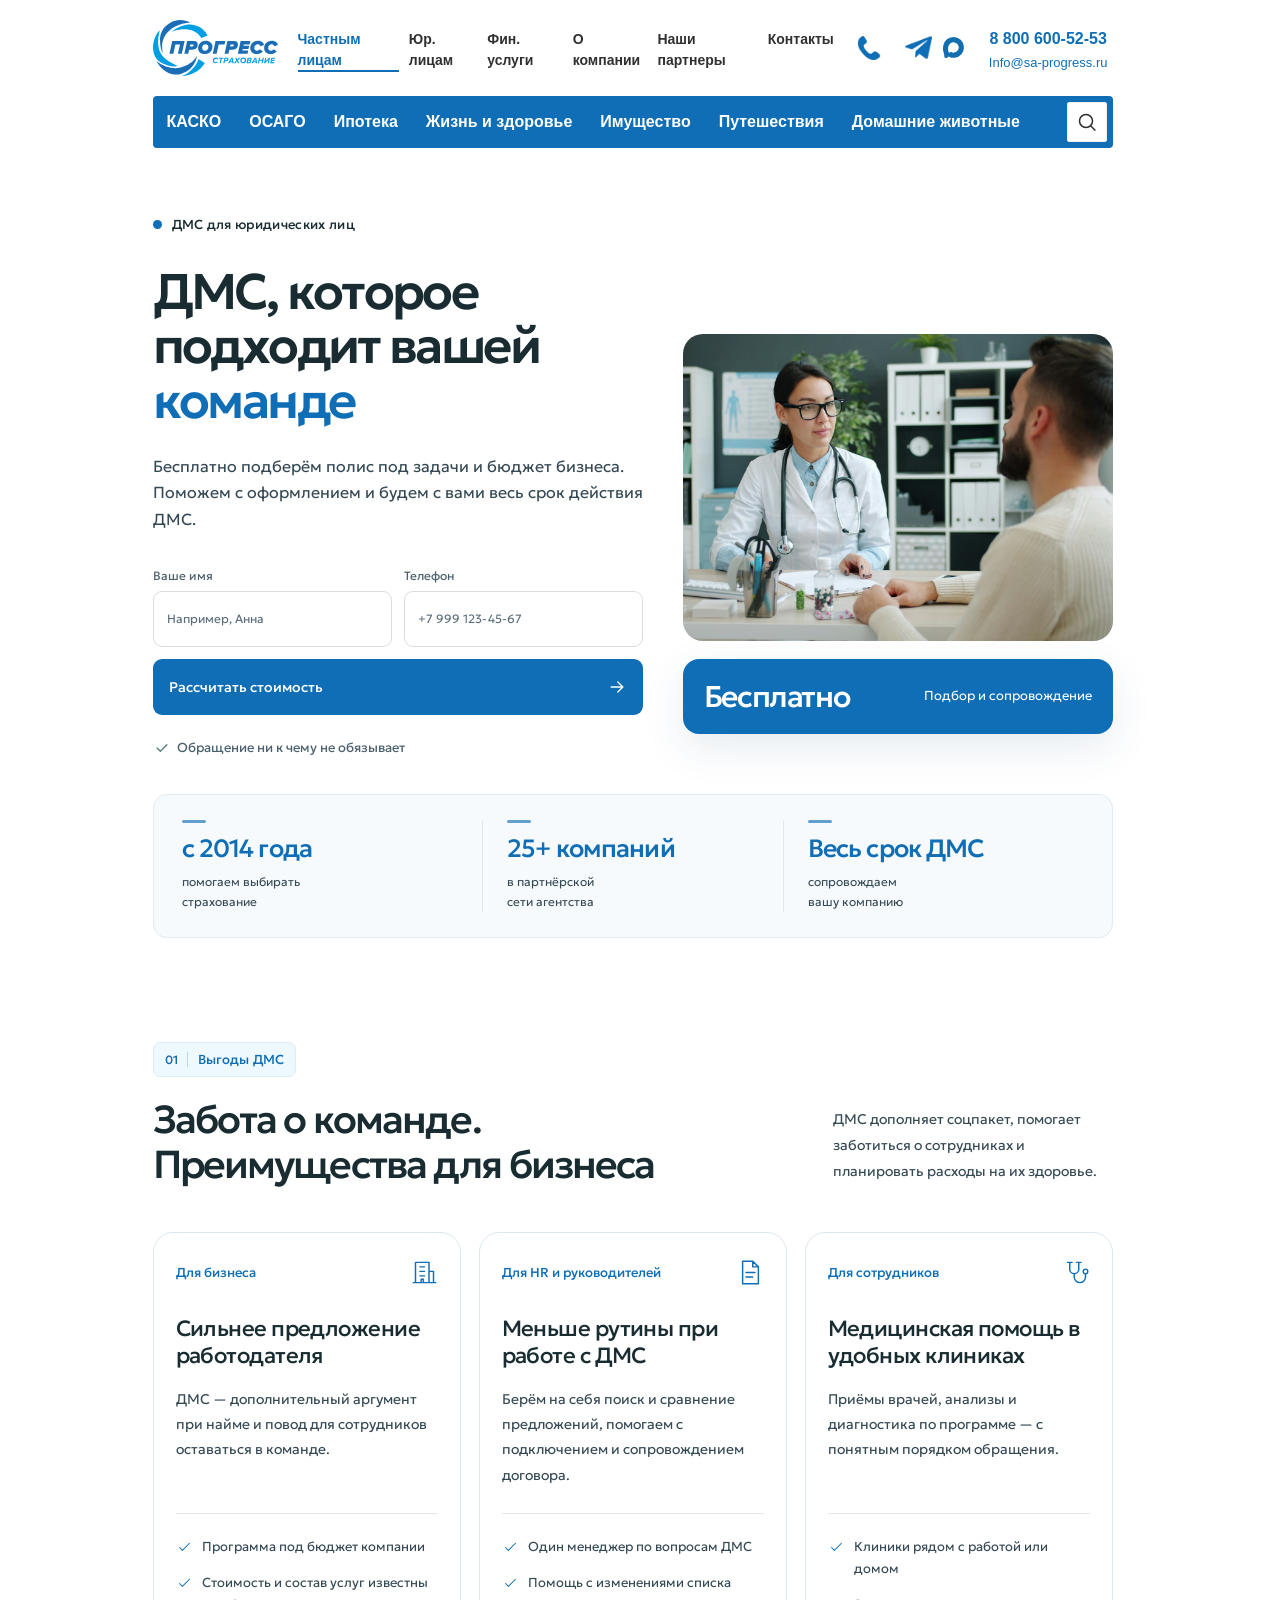
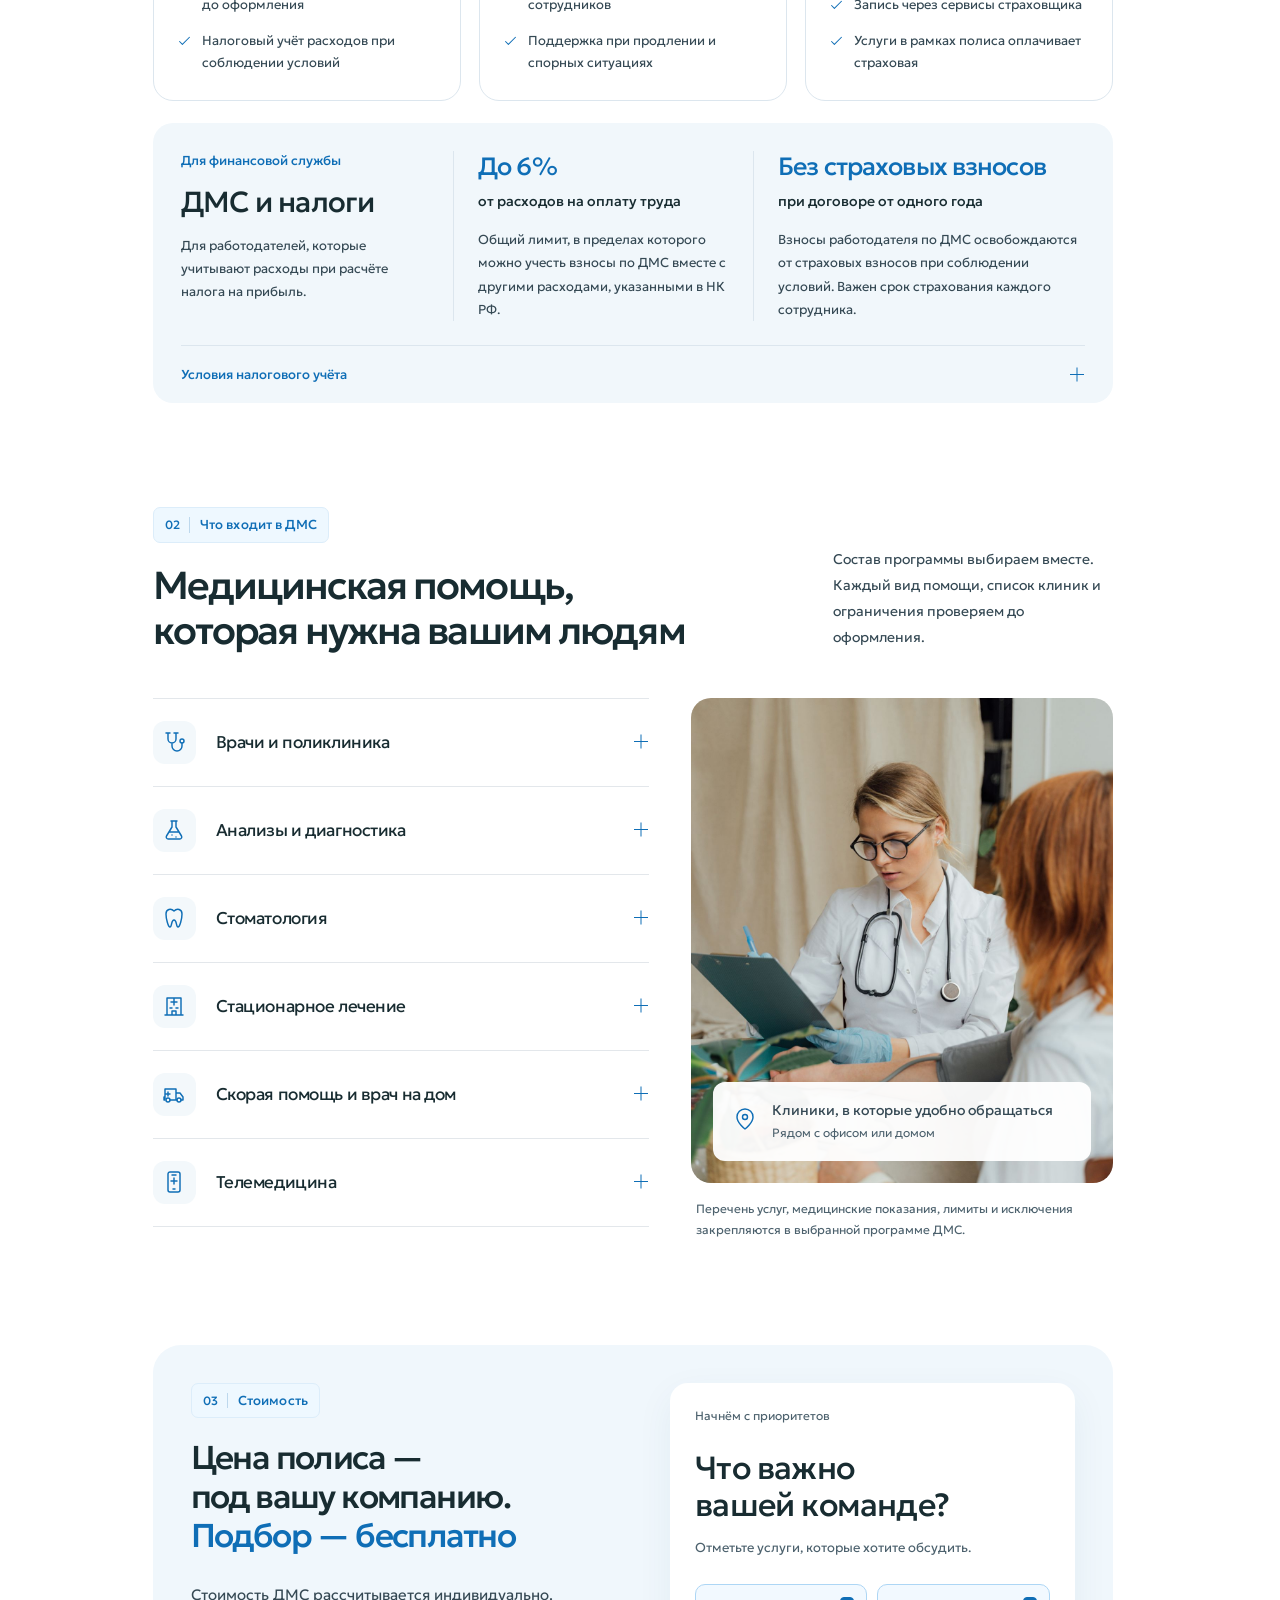
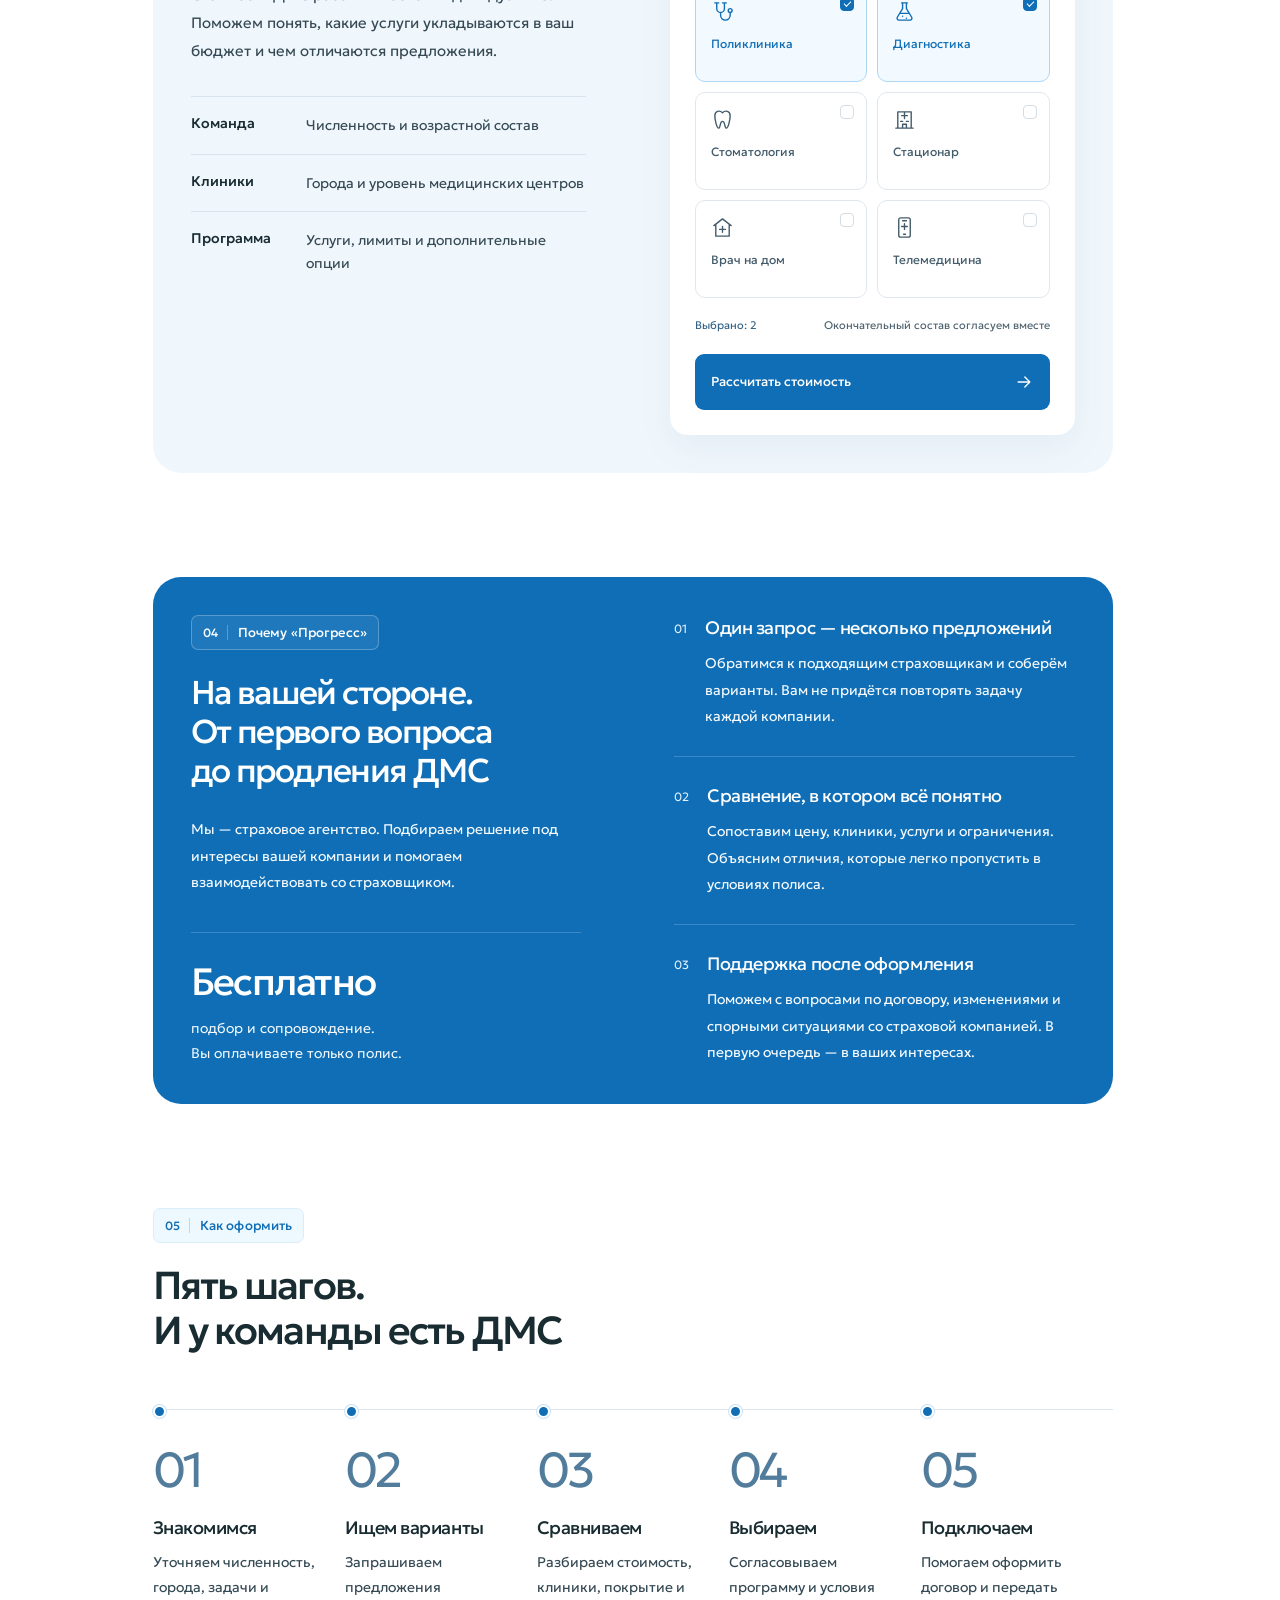
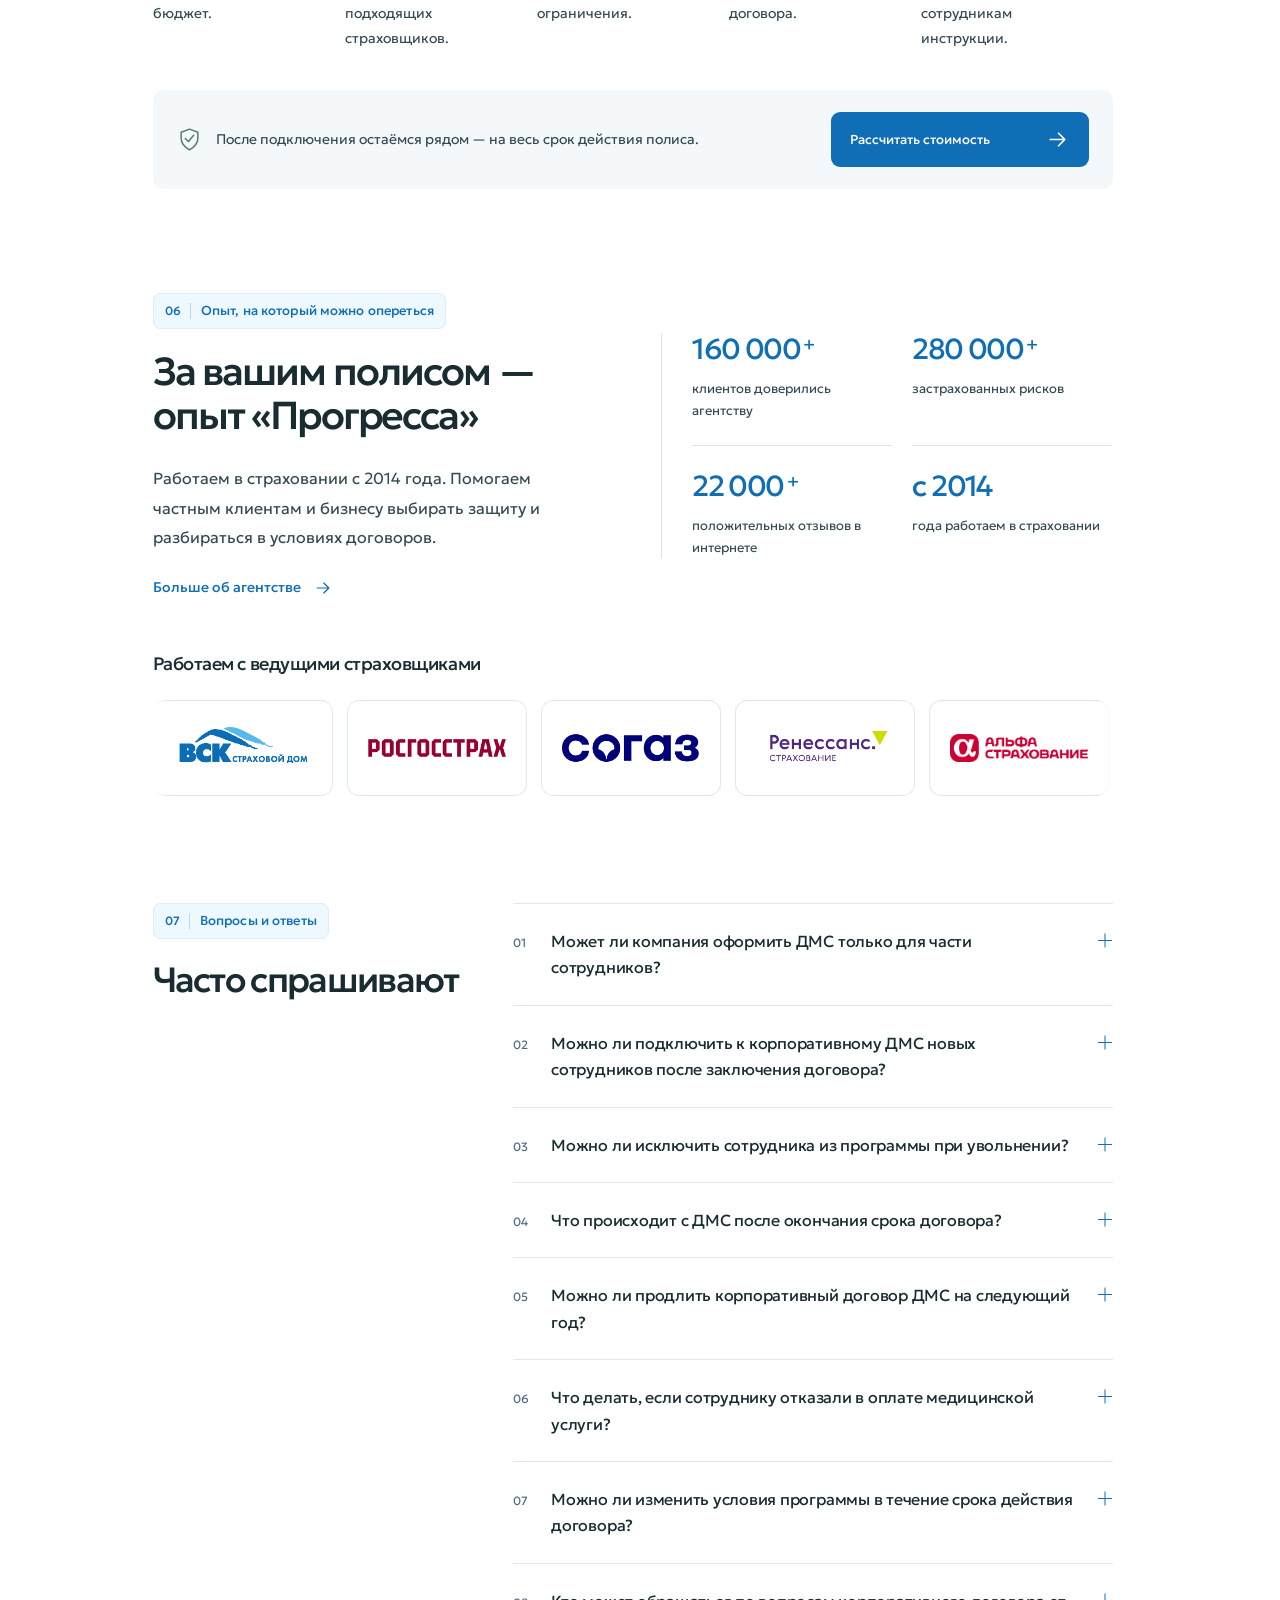
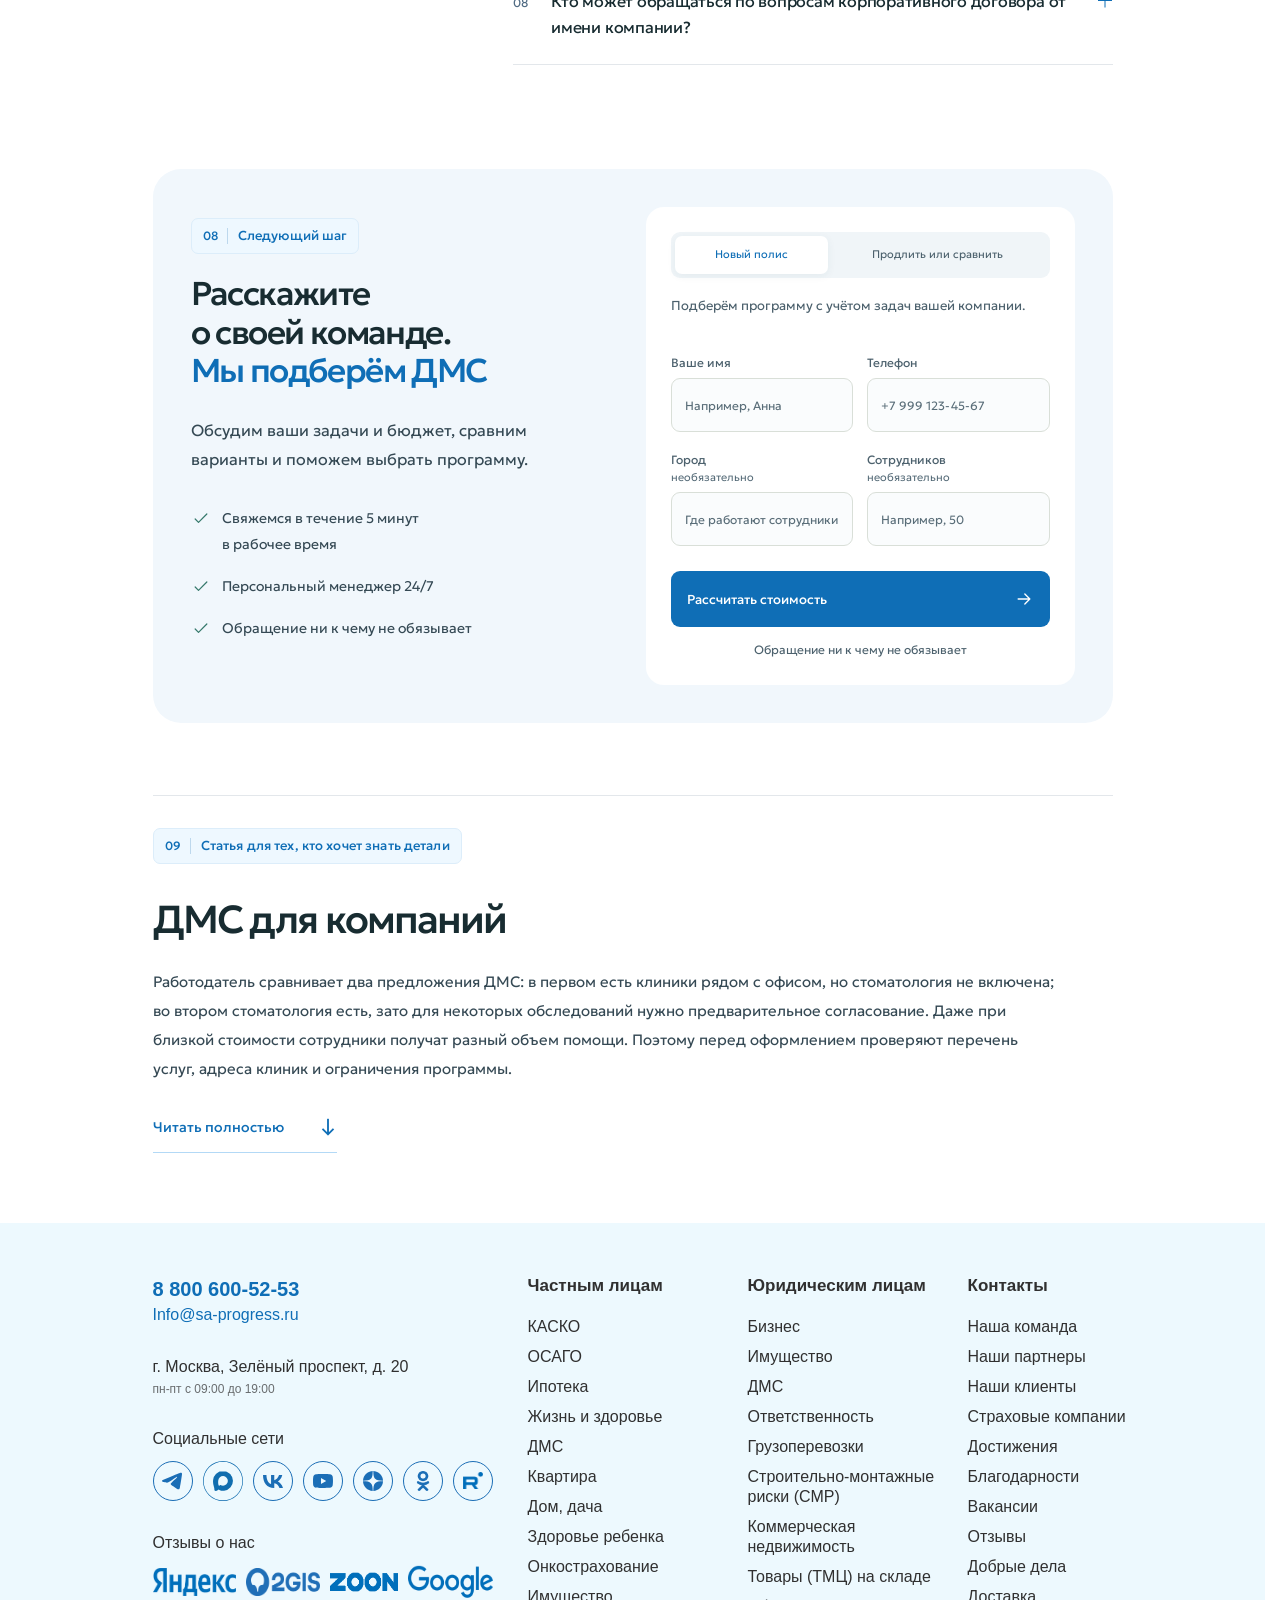
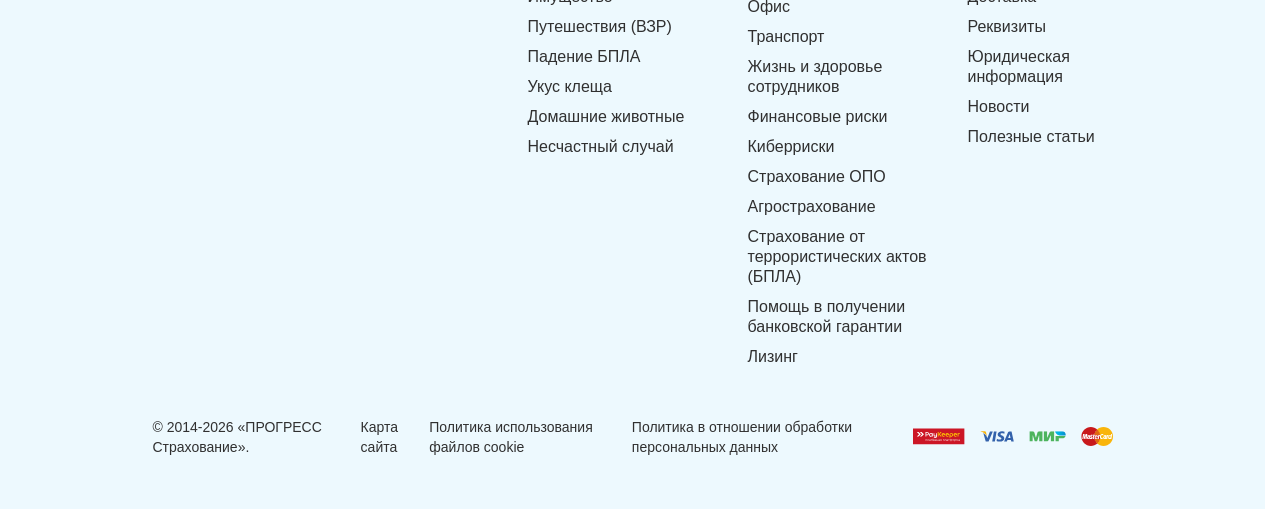
==== commit c0c47640: "Add DMS benefits, clinic photography and aligned page layout" ====
--- a/index.html
+++ b/index.html
@@ -9,13 +9,13 @@
   <title>ДМС для вашей команды — Прогресс Страхование</title>
   <link rel="icon" href="./assets/favicon.svg" type="image/svg+xml">
   <link rel="preload" href="./assets/fonts/Geologica-Variable.ttf" as="font" type="font/ttf" crossorigin>
-  <link rel="stylesheet" href="./styles.css?v=e3355955704a">
-  <link rel="stylesheet" href="./assets/vendor/lenis/lenis.css?v=e3355955704a">
-  <script src="./assets/vendor/lenis/lenis.min.js?v=e3355955704a" defer></script>
-  <script src="./scroll.js?v=e3355955704a" defer></script>
-  <script src="./app.js?v=e3355955704a" defer></script>
-  <script src="./assets/vendor/hystmodal/hystmodal.js?v=e3355955704a" defer></script>
-  <script src="./site-chrome.js?v=e3355955704a" defer></script>
+  <link rel="stylesheet" href="./styles.css?v=951ae1b255fc">
+  <link rel="stylesheet" href="./assets/vendor/lenis/lenis.css?v=951ae1b255fc">
+  <script src="./assets/vendor/lenis/lenis.min.js?v=951ae1b255fc" defer></script>
+  <script src="./scroll.js?v=951ae1b255fc" defer></script>
+  <script src="./app.js?v=951ae1b255fc" defer></script>
+  <script src="./assets/vendor/hystmodal/hystmodal.js?v=951ae1b255fc" defer></script>
+  <script src="./site-chrome.js?v=951ae1b255fc" defer></script>
 </head>
 <body>
   <div class="source-chrome source-chrome-header"><header class="header">
@@ -837,15 +837,7 @@
     </div>
 
 </div>
-    <div class="float-messengers-buttons">
-<a href="https://max.ru/u/f9LHodD0cOL1nK710Nd3do71_UiDQPEofr9h8V5QH5dgAX2QZrWWFHqI5sg" target="_black" class="btn-whatsapp-float">
-    <img src="./assets/original-site/img/icons/max-white.svg" alt="Feedback">
-</a>
-<a href="https://t.me/Progress_strahovanie" target="_black" class="btn-telegram-float">
-      <img src="./assets/original-site/img/icons/telegram-float2.png" alt="Feedback">
-</a>
-</div>    <div class="go-to-top-btn js-go-to-top-btn js-hidden">
-</div></header></div>
+    </header></div>
 
   <main>
     <section class="hero" aria-labelledby="hero-title">
@@ -866,8 +858,7 @@
         </div>
       </div>
       <div class="hero-visual">
-        <figure class="hero-photo"><img src="./assets/images/business-meeting.jpg" alt="Коллеги на рабочем совещании" width="1500" height="1000" fetchpriority="high"></figure>
-        <div class="care-caption"><span class="care-dot" aria-hidden="true"></span>Корпоративное ДМС<br>Забота о вашей команде</div>
+        <figure class="hero-photo"><img src="./assets/images/clinic-hero.jpg" alt="Врач обсуждает с пациентом результаты обследования в современной клинике" width="1800" height="1013" fetchpriority="high"></figure>
         <div class="free-card">
           <div class="free-price">Бесплатно</div>
           <p>Подбор и сопровождение</p>
@@ -880,36 +871,25 @@
       </dl>
     </section>
     <section class="section audience-section" id="for-whom" aria-labelledby="audience-title" data-section="2">
-  <div class="section-heading">
-    <div><span class="section-kicker"><span class="kicker-index">01</span><span>Для кого</span></span><h2 id="audience-title">Размер бизнеса — разный.<br> Забота о людях — общая</h2></div>
-    <p class="section-intro">Подберём ДМС для вашей команды — с учётом её размера, географии и привычного ритма работы.</p>
+  <div class="section-heading benefits-heading">
+    <div><span class="section-kicker"><span class="kicker-index">01</span><span>Выгоды ДМС</span></span><h2 id="audience-title">Забота о команде.<br> Преимущества для бизнеса</h2></div>
+    <p class="section-intro">ДМС дополняет соцпакет, помогает заботиться о сотрудниках и планировать расходы на их здоровье.</p>
   </div>
-  <div class="audience-layout">
-    <div class="audience-tabs" role="tablist" aria-label="Тип вашей команды" aria-orientation="vertical">
-      <button class="audience-tab is-active" id="team-small-tab" role="tab" aria-selected="true" aria-controls="team-small-panel" tabindex="0"><span class="tab-number">01</span><span><strong>Небольшая команда</strong><small>Нужные услуги в рамках бюджета</small></span><span class="tab-arrow" aria-hidden="true">↗</span></button>
-      <button class="audience-tab" id="team-large-tab" role="tab" aria-selected="false" aria-controls="team-large-panel" tabindex="-1"><span class="tab-number">02</span><span><strong>Большой коллектив</strong><small>Программы для разных задач</small></span><span class="tab-arrow" aria-hidden="true">↗</span></button>
-      <button class="audience-tab" id="team-regions-tab" role="tab" aria-selected="false" aria-controls="team-regions-panel" tabindex="-1"><span class="tab-number">03</span><span><strong>Команда в разных городах</strong><small>Филиалы, офисы и удалённая работа</small></span><span class="tab-arrow" aria-hidden="true">↗</span></button>
-    </div>
-    <div class="audience-panels">
-      <div class="audience-panel" id="team-small-panel" role="tabpanel" aria-labelledby="team-small-tab" tabindex="0">
-        <div class="panel-topline"><span>Под задачи вашей команды</span><svg class="icon" viewBox="0 0 24 24" aria-hidden="true"><circle cx="9" cy="8" r="3"/><path d="M3 21v-3a6 6 0 0 1 12 0v3M16 5a3 3 0 0 1 0 6m2 4a5 5 0 0 1 3 5"/></svg></div>
-        <h3>Начните с того,<br> что действительно нужно</h3><p>Приёмы врачей рядом с работой или домом, нужная диагностика, понятный бюджет. Поможем определить приоритеты и сравнить программы.</p>
-        <ul class="clean-list"><li><svg class="icon" viewBox="0 0 24 24" aria-hidden="true"><path d="m5 12 4 4L19 6"/></svg>Подбор услуг и клиник под бюджет</li><li><svg class="icon" viewBox="0 0 24 24" aria-hidden="true"><path d="m5 12 4 4L19 6"/></svg>Уточнение минимальной численности у страховщиков</li><li><svg class="icon" viewBox="0 0 24 24" aria-hidden="true"><path d="m5 12 4 4L19 6"/></svg>Помощь с первым корпоративным договором</li></ul>
-        <span class="panel-footnote">Для первого подключения ДМС</span>
-      </div>
-      <div class="audience-panel" id="team-large-panel" role="tabpanel" aria-labelledby="team-large-tab" tabindex="0" hidden>
-        <div class="panel-topline"><span>Одна компания, разные потребности</span><svg class="icon" viewBox="0 0 24 24" aria-hidden="true"><path d="M4 21V3h12v18M16 11h4v10M2 21h20M8 7h4M8 11h4M8 15h4M9 21v-3h2v3"/></svg></div>
-        <h3>Программа, в которой<br> учтён весь коллектив</h3><p>Офис, производство, руководители и отдельные подразделения могут нуждаться в разном наборе услуг. Сопоставим подходящие уровни ДМС.</p>
-        <ul class="clean-list"><li><svg class="icon" viewBox="0 0 24 24" aria-hidden="true"><path d="m5 12 4 4L19 6"/></svg>Программы для разных категорий сотрудников</li><li><svg class="icon" viewBox="0 0 24 24" aria-hidden="true"><path d="m5 12 4 4L19 6"/></svg>Условия подключения и исключения работников</li><li><svg class="icon" viewBox="0 0 24 24" aria-hidden="true"><path d="m5 12 4 4L19 6"/></svg>Понятное сравнение покрытия и стоимости</li></ul>
-        <span class="panel-footnote">Для растущих компаний и крупных предприятий</span>
-      </div>
-      <div class="audience-panel" id="team-regions-panel" role="tabpanel" aria-labelledby="team-regions-tab" tabindex="0" hidden>
-        <div class="panel-topline"><span>Забота без привязки к одному офису</span><svg class="icon" viewBox="0 0 24 24" aria-hidden="true"><path d="M20 10c0 6-8 12-8 12S4 16 4 10a8 8 0 0 1 16 0Z"/><circle cx="12" cy="10" r="2.5"/></svg></div>
-        <h3>Сотрудники в разных городах.<br> Внимание — каждому</h3><p>Проверим доступные клиники по местам работы и проживания сотрудников. Обсудим условия обслуживания в поездках и дистанционные консультации.</p>
-        <ul class="clean-list"><li><svg class="icon" viewBox="0 0 24 24" aria-hidden="true"><path d="m5 12 4 4L19 6"/></svg>Сеть клиник для каждого города</li><li><svg class="icon" viewBox="0 0 24 24" aria-hidden="true"><path d="m5 12 4 4L19 6"/></svg>Условия для удалённых сотрудников</li><li><svg class="icon" viewBox="0 0 24 24" aria-hidden="true"><path d="m5 12 4 4L19 6"/></svg>Телемедицина и помощь в командировках</li></ul>
-        <span class="panel-footnote">Доступность услуг зависит от выбранной программы</span>
-      </div>
-    </div>
+  <div class="benefit-grid">
+    <article class="benefit-card"><div class="benefit-label">Для бизнеса <svg class="icon" viewBox="0 0 24 24" aria-hidden="true"><path d="M4 21V3h12v18M16 11h4v10M2 21h20M8 7h4M8 11h4M8 15h4M9 21v-3h2v3"/></svg></div><h3>Сильнее предложение<br> работодателя</h3><p>ДМС — дополнительный аргумент при найме и повод для сотрудников оставаться в команде.</p><ul class="clean-list"><li><svg class="icon" viewBox="0 0 24 24" aria-hidden="true"><path d="m5 12 4 4L19 6"/></svg>Программа под бюджет компании</li><li><svg class="icon" viewBox="0 0 24 24" aria-hidden="true"><path d="m5 12 4 4L19 6"/></svg>Стоимость и состав услуг известны до оформления</li><li><svg class="icon" viewBox="0 0 24 24" aria-hidden="true"><path d="m5 12 4 4L19 6"/></svg>Налоговый учёт расходов при соблюдении условий</li></ul></article>
+    <article class="benefit-card"><div class="benefit-label">Для HR и руководителей <svg class="icon" viewBox="0 0 24 24" aria-hidden="true"><path d="M14 2H5v20h14V7l-5-5Z M14 2v5h5M8 12h8M8 16h6"/></svg></div><h3>Меньше рутины<br> при работе с ДМС</h3><p>Берём на себя поиск и сравнение предложений, помогаем с подключением и сопровождением договора.</p><ul class="clean-list"><li><svg class="icon" viewBox="0 0 24 24" aria-hidden="true"><path d="m5 12 4 4L19 6"/></svg>Один менеджер по вопросам ДМС</li><li><svg class="icon" viewBox="0 0 24 24" aria-hidden="true"><path d="m5 12 4 4L19 6"/></svg>Помощь с изменениями списка сотрудников</li><li><svg class="icon" viewBox="0 0 24 24" aria-hidden="true"><path d="m5 12 4 4L19 6"/></svg>Поддержка при продлении и спорных ситуациях</li></ul></article>
+    <article class="benefit-card"><div class="benefit-label">Для сотрудников <svg class="icon" viewBox="0 0 24 24" aria-hidden="true"><path d="M6 3v6a4 4 0 0 0 8 0V3M4 3h4M12 3h4M10 13v3a5 5 0 0 0 10 0v-3"/><circle cx="20" cy="11" r="2"/></svg></div><h3>Медицинская помощь<br> в удобных клиниках</h3><p>Приёмы врачей, анализы и диагностика по программе — с понятным порядком обращения.</p><ul class="clean-list"><li><svg class="icon" viewBox="0 0 24 24" aria-hidden="true"><path d="m5 12 4 4L19 6"/></svg>Клиники рядом с работой или домом</li><li><svg class="icon" viewBox="0 0 24 24" aria-hidden="true"><path d="m5 12 4 4L19 6"/></svg>Запись через сервисы страховщика</li><li><svg class="icon" viewBox="0 0 24 24" aria-hidden="true"><path d="m5 12 4 4L19 6"/></svg>Услуги в рамках полиса оплачивает страховая</li></ul></article>
+  </div>
+  <div class="tax-benefits" aria-labelledby="tax-title">
+    <div class="tax-heading"><span class="benefit-label">Для финансовой службы</span><h3 id="tax-title">ДМС и налоги</h3><p>Для работодателей, которые учитывают расходы при расчёте налога на прибыль.</p></div>
+    <div class="tax-item"><strong>До 6%</strong><h4>от расходов на оплату труда</h4><p>Общий лимит, в пределах которого можно учесть взносы по ДМС вместе с другими расходами, указанными в НК РФ.</p></div>
+    <div class="tax-item"><strong>Без страховых взносов</strong><h4>при договоре от одного года</h4><p>Взносы работодателя по ДМС освобождаются от страховых взносов при соблюдении условий. Важен срок страхования каждого сотрудника.</p></div>
+    <details class="tax-details"><summary>Условия налогового учёта <span class="disclosure-mark" aria-hidden="true"></span></summary><div>
+      <p>Для признания расходов на ДМС договор со страховщиком с соответствующей лицензией должен быть заключён не менее чем на год и предусматривать оплату медицинских расходов работников. Участие работодателя в ДМС предусматривают в трудовом или коллективном договоре.</p>
+      <p>Лимит 6% общий: он включает взносы по ДМС, предусмотренные НК РФ договоры на медицинские услуги и расходы из пункта 24.2 статьи 255. Это лимит учитываемых расходов, а не размер экономии на налоге.</p>
+      <p>Если страхование работника прекращается раньше года или новый сотрудник включён на срок менее года, освобождение от страховых взносов может не применяться. Итоговый учёт зависит от условий договора и налогового режима компании.</p>
+      <p class="tax-sources">Основания: <a href="https://www.consultant.ru/document/cons_doc_LAW_28165/7b1ea255e5f4f1ac2bb055d2d61a28b4a03f6856/" target="_blank" rel="noopener">ст. 255, п. 16 НК РФ</a>; <a href="https://www.consultant.ru/document/cons_doc_LAW_28165/30e4690deae106140c96017db18054a3175e14f6/" target="_blank" rel="noopener">ст. 422, п. 1, подп. 5 НК РФ</a>; <a href="https://www.nalog.gov.ru/rn77/news/activities_fts/15685469/" target="_blank" rel="noopener">разъяснение ФНС о сроке страхования</a>.</p>
+    </div></details>
   </div>
 </section>
 
@@ -943,7 +923,7 @@
       <label><input type="checkbox" name="service" value="Стационар"><span><svg class="icon" viewBox="0 0 24 24" aria-hidden="true"><path d="M5 21V4h14v17M3 21h18M9 8h6M12 5v6M8 14h2M14 14h2M10 21v-4h4v4"/></svg>Стационар<i aria-hidden="true"></i></span></label>
       <label><input type="checkbox" name="service" value="Помощь на дому"><span><svg class="icon" viewBox="0 0 24 24" aria-hidden="true"><path d="m3 10 9-7 9 7M5 9v12h14V9M12 11v6M9 14h6"/></svg>Врач на дом<i aria-hidden="true"></i></span></label>
       <label><input type="checkbox" name="service" value="Телемедицина"><span><svg class="icon" viewBox="0 0 24 24" aria-hidden="true"><rect x="6" y="2" width="12" height="20" rx="2"/><path d="M10 5h4M12 8v6M9 11h6M11 19h2"/></svg>Телемедицина<i aria-hidden="true"></i></span></label>
-    </fieldset><div class="builder-summary"><span id="service-count" aria-live="polite">Выбрано: 2</span><span>Окончательный состав согласуем вместе</span></div><button class="button-primary" type="button" data-open-lead data-context="price"><span>Рассчитать стоимость</span><svg class="icon" viewBox="0 0 24 24" aria-hidden="true"><path d="M5 12h14M13 6l6 6-6 6"/></svg></button><small class="builder-note">Обращение ни к чему не обязывает</small></div>
+    </fieldset><div class="builder-summary"><span id="service-count" aria-live="polite">Выбрано: 2</span><span>Окончательный состав согласуем вместе</span></div><button class="button-primary" type="button" data-open-lead data-context="price"><span>Рассчитать стоимость</span><svg class="icon" viewBox="0 0 24 24" aria-hidden="true"><path d="M5 12h14M13 6l6 6-6 6"/></svg></button></div>
   </div>
 </section>
 
@@ -954,7 +934,7 @@
 </section>
 
 <section class="section process-section" id="process" aria-labelledby="process-title" data-section="6">
-  <div class="section-heading"><div><span class="section-kicker"><span class="kicker-index">05</span><span>Как оформить</span></span><h2 id="process-title">Пять шагов.<br> И у команды есть ДМС</h2></div><p class="section-intro">Вы рассказываете о задачах бизнеса. Мы берём на себя поиск, сравнение и помощь с оформлением.</p></div>
+  <div class="section-heading"><div><span class="section-kicker"><span class="kicker-index">05</span><span>Как оформить</span></span><h2 id="process-title">Пять шагов.<br> И у команды есть ДМС</h2></div></div>
   <ol class="process-steps"><li><span class="step-number">01</span><h3>Знакомимся</h3><p>Уточняем численность, города, задачи и бюджет.</p></li><li><span class="step-number">02</span><h3>Ищем варианты</h3><p>Запрашиваем предложения подходящих страховщиков.</p></li><li><span class="step-number">03</span><h3>Сравниваем</h3><p>Разбираем стоимость, клиники, покрытие и ограничения.</p></li><li><span class="step-number">04</span><h3>Выбираем</h3><p>Согласовываем программу и условия договора.</p></li><li><span class="step-number">05</span><h3>Подключаем</h3><p>Помогаем оформить договор и передать сотрудникам инструкции.</p></li></ol>
   <div class="process-after"><div class="process-promise"><span><svg class="icon" viewBox="0 0 24 24" aria-hidden="true"><path d="m12 2 8 3v6c0 5-3 8-8 11-5-3-8-6-8-11V5l8-3Z"/><path d="m8 11 3 3 5-6"/></svg></span><p>После подключения остаёмся рядом — на весь срок действия полиса.</p></div><button class="button-primary" type="button" data-open-lead data-context="process" aria-haspopup="dialog" aria-controls="lead-dialog"><span>Рассчитать стоимость</span><svg class="icon" viewBox="0 0 24 24" aria-hidden="true"><path d="M5 12h14M13 6l6 6-6 6"/></svg></button></div>
 </section>
@@ -963,7 +943,6 @@
   <div class="trust-grid"><div><span class="section-kicker"><span class="kicker-index">06</span><span>Опыт, на который можно опереться</span></span><h2 id="trust-title">За вашим полисом —<br> опыт «Прогресса»</h2><p class="section-intro">Работаем в страховании с 2014 года. Помогаем частным клиентам и бизнесу выбирать защиту и разбираться в условиях договоров.</p><a class="text-link" href="https://sa-progress.ru/o-kompanii/" target="_blank" rel="noopener">Больше об агентстве <svg class="icon" viewBox="0 0 24 24" aria-hidden="true"><path d="M5 12h14M13 6l6 6-6 6"/></svg></a></div><div class="trust-evidence"><dl class="trust-facts"><div><dt>160 000<span>+</span></dt><dd>клиентов доверились агентству</dd></div><div><dt>280 000<span>+</span></dt><dd>застрахованных рисков</dd></div><div><dt>22 000<span>+</span></dt><dd>положительных отзывов в интернете</dd></div><div><dt>с 2014</dt><dd>года работаем в страховании</dd></div></dl></div></div>
   <div class="partners-heading"><h3>Работаем с ведущими страховщиками</h3></div>
   <div class="partners-marquee" role="region" tabindex="0" aria-label="Страховые компании — партнёры агентства"><div class="partner-track" id="partner-track"><ul class="partner-group" aria-label="Все страховщики из ленты агентства"><li><img src="./assets/images/partners/vsk.png" alt="ВСК"></li><li><img src="./assets/images/partners/rgs.png" alt="Росгосстрах"></li><li><img src="./assets/images/partners/sogaz.png" alt="Согаз"></li><li><img src="./assets/images/partners/ren.png" alt="Ренессанс страхование"></li><li><img src="./assets/images/partners/alfa.png" alt="АльфаСтрахование"></li><li><img src="./assets/images/partners/ingos.png" alt="Ингосстрах"></li><li><img src="./assets/images/partners/sovcom.png" alt="Совкомбанк страхование"></li><li><img src="./assets/images/partners/reso.png" alt="Ресо-Гарантия"></li><li><img src="./assets/images/partners/soglasie.png" alt="Согласие"></li><li><img src="./assets/images/partners/t-insurance.png" alt="Тинькофф страхование"></li><li><img src="./assets/images/partners/sber.png" alt="Сбербанк Страхование"></li></ul><ul class="partner-group" aria-hidden="true"><li><img src="./assets/images/partners/vsk.png" alt=""></li><li><img src="./assets/images/partners/rgs.png" alt=""></li><li><img src="./assets/images/partners/sogaz.png" alt=""></li><li><img src="./assets/images/partners/ren.png" alt=""></li><li><img src="./assets/images/partners/alfa.png" alt=""></li><li><img src="./assets/images/partners/ingos.png" alt=""></li><li><img src="./assets/images/partners/sovcom.png" alt=""></li><li><img src="./assets/images/partners/reso.png" alt=""></li><li><img src="./assets/images/partners/soglasie.png" alt=""></li><li><img src="./assets/images/partners/t-insurance.png" alt=""></li><li><img src="./assets/images/partners/sber.png" alt=""></li></ul></div></div>
-  <p class="partner-note">Для вашего запроса выберем страховщиков с подходящими программами ДМС, клиниками и условиями обслуживания.</p>
 </section>
 
 <section class="section faq-section" id="faq" aria-labelledby="faq-title" data-section="8">
@@ -980,7 +959,7 @@
 <section class="section request-section" id="request" aria-labelledby="request-title" data-section="9">
   <div class="request-surface"><div class="request-copy"><span class="section-kicker"><span class="kicker-index">08</span><span>Следующий шаг</span></span><h2 id="request-title">Расскажите<br> о своей команде.<br> <span>Мы подберём ДМС</span></h2><p>Обсудим ваши задачи и бюджет, сравним варианты и поможем выбрать программу.</p><ul class="request-promises"><li><svg class="icon" viewBox="0 0 24 24" aria-hidden="true"><path d="m5 12 4 4L19 6"/></svg><span>Свяжемся в течение 5 минут<br> в рабочее время</span></li><li><svg class="icon" viewBox="0 0 24 24" aria-hidden="true"><path d="m5 12 4 4L19 6"/></svg><span>Персональный менеджер 24/7</span></li><li><svg class="icon" viewBox="0 0 24 24" aria-hidden="true"><path d="m5 12 4 4L19 6"/></svg><span>Обращение ни к чему не обязывает</span></li></ul></div>
     <form class="request-form" id="request-form" data-lead-form novalidate>
-      <fieldset class="request-scenarios"><legend class="sr-only">Ваша задача</legend><label><input type="radio" name="scenario" value="new" checked><span>Новое ДМС</span></label><label><input type="radio" name="scenario" value="renew"><span>Продлить или сравнить</span></label></fieldset>
+      <fieldset class="request-scenarios"><legend class="sr-only">Ваша задача</legend><label><input type="radio" name="scenario" value="new" checked><span>Новый полис</span></label><label><input type="radio" name="scenario" value="renew"><span>Продлить или сравнить</span></label></fieldset>
       <p class="scenario-description" id="scenario-description">Подберём программу с учётом задач вашей компании.</p>
       <div class="request-fields"><label class="field"><span>Ваше имя</span><input name="name" id="request-name" autocomplete="given-name" placeholder="Например, Анна" required maxlength="80" aria-describedby="request-name-error"><small class="field-error" id="request-name-error"></small></label><label class="field"><span>Телефон</span><input name="phone" id="request-phone" autocomplete="tel" inputmode="tel" type="tel" placeholder="+7 999 123-45-67" required maxlength="22" aria-describedby="request-phone-error"><small class="field-error" id="request-phone-error"></small></label><label class="field"><span>Город <i>необязательно</i></span><input name="city" autocomplete="address-level2" placeholder="Где работают сотрудники" maxlength="100"></label><label class="field"><span>Сотрудников <i>необязательно</i></span><input name="employees" type="number" inputmode="numeric" min="1" max="100000" placeholder="Например, 50" aria-describedby="employees-error"><small class="field-error" id="employees-error"></small></label></div>
       <div class="program-file" id="program-file" hidden><label for="policy-file"><svg class="icon" viewBox="0 0 24 24" aria-hidden="true"><path d="M14 2H5v20h14V7l-5-5Z M14 2v5h5M8 12h8M8 16h6"/></svg><span id="file-label">Прикрепить действующую программу<small>Необязательно · PDF, DOCX, XLSX · до 10 МБ</small></span><input id="policy-file" type="file" accept=".pdf,.doc,.docx,.xls,.xlsx"></label><p id="file-error" class="field-error" role="status"></p></div>
--- a/styles.css
+++ b/styles.css
@@ -204,6 +204,116 @@
 html.lenis{scroll-behavior:auto!important}
 html.has-open-dialog{overflow:hidden}
 
+
+/* Match the exact container edges used by the source header. */
+.hero,.section{max-width:none;padding-left:20px;padding-right:20px}
+.price-surface,.agency-surface,.request-surface{margin-left:0;margin-right:0}
+.hero-copy{align-self:start}
+.hero-photo img{object-position:100% 50%}
+.benefits-heading h2{max-width:850px}
+.benefit-grid{display:grid;grid-template-columns:repeat(3,minmax(0,1fr));gap:18px}
+.benefit-card{padding:30px 28px;border:1px solid var(--soft-line);border-radius:20px;background:#fff;display:flex;flex-direction:column}
+.benefit-label{display:flex;align-items:center;justify-content:space-between;gap:16px;color:var(--blue);font-size:13px;font-weight:450;line-height:1.5}
+.benefit-label .icon{width:27px;height:27px;stroke-width:1.3}
+.benefit-card h3{font-size:25px;line-height:1.25;margin:29px 0 17px}
+.benefit-card>p{font-size:14px;line-height:1.8;color:var(--body-copy);margin:0 0 25px}
+.benefit-card .clean-list{margin-top:auto;gap:14px;padding-top:22px;border-top:1px solid var(--line)}
+.benefit-card .clean-list li{font-size:13px;line-height:1.7}
+.benefit-card .clean-list .icon{margin-top:3px}
+.tax-benefits{display:grid;grid-template-columns:.9fr 1fr 1.2fr;gap:28px 40px;margin-top:22px;padding:32px 34px 0;border-radius:20px;background:#f1f7fb}
+.tax-heading h3{font-size:29px;margin:13px 0 14px}
+.tax-heading>p,.tax-item p{font-size:13px;line-height:1.8;color:var(--body-copy);margin:0}
+.tax-item{border-left:1px solid var(--soft-line);padding-left:30px}
+.tax-item>strong{display:block;font-size:29px;font-weight:450;line-height:1.25;letter-spacing:-.035em;color:var(--blue)}
+.tax-item h4{font-size:14px;font-weight:450;margin:8px 0 15px;line-height:1.6}
+.tax-details{grid-column:1/-1;border-top:1px solid var(--soft-line)}
+.tax-details summary{display:flex;justify-content:space-between;align-items:center;gap:20px;padding:20px 0;font-size:13px;font-weight:450;cursor:pointer;color:var(--blue);list-style:none}
+.tax-details summary::-webkit-details-marker{display:none}
+.tax-details[open] .disclosure-mark::after{transform:rotate(90deg)}
+.tax-details>div{padding:0 0 23px;max-width:1000px}
+.tax-details p{font-size:13px;line-height:1.85;color:var(--body-copy);margin:0 0 13px}
+.tax-details p:last-child{margin-bottom:0}
+.tax-sources a{color:var(--blue);text-underline-offset:3px}
+@media(min-width:640px){
+  .hero-photo{height:auto;aspect-ratio:1.4;top:auto;bottom:calc(100% - var(--hero-cta-top,440px) + 18px)}
+  .free-card{top:var(--hero-cta-top,440px);bottom:auto;left:0;right:0;width:auto;display:flex;align-items:center;justify-content:space-between;gap:20px;padding:23px 24px}
+  .free-card p{margin:0;max-width:170px}
+  .hero-visual{min-height:var(--hero-card-end,575px)}
+}
+@media(min-width:1024px){.hero,.section{max-width:1000px}}
+@media(min-width:1600px){.hero,.section{max-width:1390px}.hero-visual{--hero-visual-min-height:650px}.hero{gap:0 64px}.hero h1{font-size:69px}}
+@media(min-width:900px) and (max-width:1599px){
+  .hero{grid-template-columns:1.14fr 1fr;gap:0 40px}
+  .hero h1{font-size:50px}
+  .hero-lead{font-size:16px}
+  .form-row{grid-template-columns:1fr 1fr;gap:12px}
+  .form-row>.button-primary{grid-column:1/-1;margin-top:0;justify-content:space-between;font-size:14px}
+  .free-card{width:auto;padding:21px;left:0}
+  .free-price{font-size:30px}
+  .free-card p{font-size:13px}
+  .proof-fact{display:block;padding:0 24px}
+  .proof-fact dt{font-size:25px}
+  .proof-fact dd{font-size:12px;margin-top:8px}
+  .section h2{font-size:39px}
+  .section-heading{gap:35px}
+  .section-heading>.section-intro{max-width:280px;font-size:14px}
+  .coverage-layout{gap:42px}
+  .price-surface,.agency-surface,.request-surface{gap:35px;padding:38px}
+  .price-copy h2,.agency-main h2,.request-copy h2{font-size:33px}
+  .program-builder,.request-form{padding:25px}
+  .agency-reasons h3{font-size:18px}
+  .trust-grid{gap:35px}
+  .trust-evidence{padding-left:30px}
+  .trust-facts{gap:0 20px}
+  .trust-facts dt{font-size:29px}
+  .trust-facts dd{font-size:13px}
+  .faq-layout{gap:38px;grid-template-columns:.7fr 1.3fr}
+  .faq-heading h2{font-size:35px}
+  .request-fields .field>span>i{display:block;margin:3px 0 0}
+  .benefit-card{padding:26px 22px}
+  .benefit-card h3{font-size:22px}
+  .benefit-card h3 br{display:none}
+  .tax-benefits{gap:24px;padding:28px 28px 0}
+  .tax-item{padding-left:24px}
+  .tax-item>strong{font-size:25px}
+}
+@media(min-width:640px) and (max-width:899px){
+  .hero h1{font-size:clamp(34px,5.3vw,45px)}
+  .free-card{display:block;padding:20px}
+  .free-card p{margin-top:9px;max-width:none}
+  .benefit-grid{gap:12px}
+  .benefit-card{padding:23px 18px}
+  .benefit-card h3{font-size:21px;margin-top:24px}
+  .benefit-card h3 br{display:none}
+  .benefit-label{font-size:12px;align-items:flex-start}
+  .benefit-label .icon{width:22px;height:22px}
+  .benefit-card>p,.benefit-card .clean-list li{font-size:12px}
+  .tax-benefits{grid-template-columns:1fr 1.15fr;gap:24px;padding:26px 26px 0}
+  .tax-heading{grid-column:1/-1}
+  .tax-heading>p{max-width:500px}
+  .tax-item:first-of-type{border-left:0;padding-left:0}
+  .tax-item>strong{font-size:25px}
+  .tax-item{padding-left:0;border-left:0}
+}
+@media(max-width:639px){
+  .hero h1{font-size:clamp(32px,9.25vw,56px)}
+  .hero-visual{height:auto;padding-bottom:0;display:flex;flex-direction:column;gap:12px}
+  .hero-photo{position:relative;height:auto;aspect-ratio:1.35}
+  .hero-photo img{position:absolute;inset:0}
+  .free-card{position:relative;right:auto;left:auto;bottom:auto;display:flex;align-items:center;gap:18px;justify-content:space-between;width:100%;box-shadow:none}
+  .free-card p{margin:0;max-width:130px}
+  .benefit-grid{grid-template-columns:1fr;gap:14px}
+  .benefit-card{padding:25px 24px}
+  .benefit-card h3{font-size:24px;margin-top:23px}
+  .benefit-card h3 br{display:none}
+  .benefit-card>p{font-size:14px;margin-bottom:21px}
+  .benefit-card .clean-list li{font-size:13px}
+  .tax-benefits{grid-template-columns:1fr;gap:24px;padding:27px 24px 0;margin-top:16px}
+  .tax-item{border-left:0;border-top:1px solid var(--soft-line);padding:23px 0 0}
+  .tax-item>strong{font-size:28px}
+  .tax-heading h3{font-size:28px}
+}
+@media(max-width:359px){.hero,.section{padding-left:10px;padding-right:10px}.benefit-card,.tax-benefits{padding-left:20px;padding-right:20px}.free-card{gap:12px}.free-price{font-size:22px}.free-card p{font-size:11px;max-width:115px}.tax-item>strong{font-size:25px}}
 
 :root{--hystmodal-speed: .2s;--hystmodal-zindex: 70}.source-chrome .hystmodal{position:fixed;top:0;left:0;width:100%;height:100%;overflow:hidden;overflow-y:auto;-webkit-overflow-scrolling:touch;pointer-events:none;display:grid;grid-template-columns:100%;grid-template-rows:0px min-content 0px;justify-content:center;align-content:space-between;visibility:hidden;scrollbar-width:none;-ms-overflow-style:none}.source-chrome .hystmodal::-webkit-scrollbar{display:none}.source-chrome .hystmodal:before{position:fixed;top:0;left:0;width:100%;height:100%;content:"";display:block;background-color:#000;opacity:0;pointer-events:none}.source-chrome .hystmodal--animated:before{transition:opacity var(--hystmodal-speed) ease}.source-chrome .hystmodal--active:before{opacity:.6}.source-chrome .hystmodal--moved,.source-chrome .hystmodal--active{opacity:1;pointer-events:none;visibility:visible}.source-chrome .hystmodal--active{pointer-events:auto}.source-chrome .hystmodal__wrap{display:block;min-width:0;grid-row:2 / 3}.source-chrome .hystmodal__window{min-width:0;grid-row:2 / 3;position:relative;z-index:10;box-sizing:border-box;flex-shrink:0;flex-grow:0;background:#fff;width:600px;max-width:100%;overflow:visible;transform:scale(.95);opacity:0;margin:50px auto}.source-chrome .hystmodal__window--loading{min-height:400px;background-image:url("data:image/svg+xml,%0A%3Csvg width='105' height='105' viewBox='0 0 105 105' xmlns='http://www.w3.org/2000/svg' fill='%23aaa'%3E%3Ccircle cx='12.5' cy='12.5' r='12.5'%3E%3Canimate attributeName='fill-opacity' begin='0s' dur='1s' values='1;.2;1' calcMode='linear' repeatCount='indefinite' /%3E%3C/circle%3E%3Ccircle cx='12.5' cy='52.5' r='12.5' fill-opacity='.5'%3E%3Canimate attributeName='fill-opacity' begin='100ms' dur='1s' values='1;.2;1' calcMode='linear' repeatCount='indefinite' /%3E%3C/circle%3E%3Ccircle cx='52.5' cy='12.5' r='12.5'%3E%3Canimate attributeName='fill-opacity' begin='300ms' dur='1s' values='1;.2;1' calcMode='linear' repeatCount='indefinite' /%3E%3C/circle%3E%3Ccircle cx='52.5' cy='52.5' r='12.5'%3E%3Canimate attributeName='fill-opacity' begin='600ms' dur='1s' values='1;.2;1' calcMode='linear' repeatCount='indefinite' /%3E%3C/circle%3E%3Ccircle cx='92.5' cy='12.5' r='12.5'%3E%3Canimate attributeName='fill-opacity' begin='800ms' dur='1s' values='1;.2;1' calcMode='linear' repeatCount='indefinite' /%3E%3C/circle%3E%3Ccircle cx='92.5' cy='52.5' r='12.5'%3E%3Canimate attributeName='fill-opacity' begin='400ms' dur='1s' values='1;.2;1' calcMode='linear' repeatCount='indefinite' /%3E%3C/circle%3E%3Ccircle cx='12.5' cy='92.5' r='12.5'%3E%3Canimate attributeName='fill-opacity' begin='700ms' dur='1s' values='1;.2;1' calcMode='linear' repeatCount='indefinite' /%3E%3C/circle%3E%3Ccircle cx='52.5' cy='92.5' r='12.5'%3E%3Canimate attributeName='fill-opacity' begin='500ms' dur='1s' values='1;.2;1' calcMode='linear' repeatCount='indefinite' /%3E%3C/circle%3E%3Ccircle cx='92.5' cy='92.5' r='12.5'%3E%3Canimate attributeName='fill-opacity' begin='200ms' dur='1s' values='1;.2;1' calcMode='linear' repeatCount='indefinite' /%3E%3C/circle%3E%3C/svg%3E%0A");background-position:50%;background-repeat:no-repeat;background-size:48px}.source-chrome .hystmodal--animated .hystmodal__window{transition:transform var(--hystmodal-speed) ease 0s,opacity var(--hystmodal-speed) ease 0s}.source-chrome .hystmodal--active .hystmodal__window{transform:none;opacity:1}.source-chrome .hystmodal__close{position:absolute;z-index:10;top:15px;right:15px;display:block;width:25px;height:25px;background-color:transparent;background-position:center center;background-repeat:no-repeat;background-image:url("data:image/svg+xml,%3Csvg xmlns='http://www.w3.org/2000/svg' viewBox='0 0 24 24'%3E%3Cpath fill='%23fff' stroke='%23000' stroke-linecap='square' stroke-miterlimit='50' stroke-width='2' d='M22 2L2 22'/%3E%3Cpath fill='none' stroke='%23000' stroke-linecap='square' stroke-miterlimit='50' stroke-width='2' d='M2 2l20 20'/%3E%3C/svg%3E");background-size:100% 100%;border:none;font-size:0;cursor:pointer;outline:none}.source-chrome .hystmodal__close--wh{background-image:url("data:image/svg+xml,%3Csvg xmlns='http://www.w3.org/2000/svg' viewBox='0 0 24 24'%3E%3Cpath fill='%23fff' stroke='%23fff' stroke-linecap='square' stroke-miterlimit='50' stroke-width='2' d='M22 2L2 22'/%3E%3Cpath fill='none' stroke='%23fff' stroke-linecap='square' stroke-miterlimit='50' stroke-width='2' d='M2 2l20 20'/%3E%3C/svg%3E")}.source-chrome .hystmodal__close:hover{opacity:.95}.source-chrome .hystmodal__close:focus{outline:2px dotted rgba(0,0,0,.7);outline-offset:2px}.source-chrome .hystmodal__close--wh:focus{outline:2px dotted rgba(255,255,255,.7)}@media all and (max-width:767px){.source-chrome .hystmodal__close{top:10px;right:10px;width:24px;height:24px}.source-chrome .hystmodal__window{margin-top:0;margin-bottom:0}}
 
@@ -1185,22 +1295,6 @@
 	width: 20px;
 }
 
-.source-chrome .go-to-top-btn {
-	background: url("./assets/original-site/img/icons/go-to-top.svg") no-repeat center;
-	width: 52px;
-	height: 52px;
-	cursor: pointer;
-	position: fixed;
-	bottom: 50px;
-	right: 12px;
-	opacity: 0.65;
-	background-size: 100%;
-}
-
-.source-chrome .go-to-top-btn:hover {
-	opacity: 1;
-}
-
 @media (max-width: 1599px) {
 	.source-chrome.fixed-state .nav-desktop__item.level1 > a,
 .source-chrome.fixed-state .nav-desktop__item.level1 > div {
@@ -1364,12 +1458,6 @@
 
 	.source-chrome .footer-menu-mobile {
 		display: none;
-	}
-
-	.source-chrome .go-to-top-btn {
-		bottom: 100px;
-		height: 72px;
-		width: 72px;
 	}
 }
 
@@ -1436,10 +1524,6 @@
 		column-gap: 20px;
 	}
 
-	.source-chrome .go-to-top-btn {
-		right: 20px;
-	}
-
 	.source-chrome .callback-btn__wrapper {
 		padding-left: 0;
 	}
@@ -1559,10 +1643,6 @@
 	.source-chrome .footer-menu__link {
 		font-size: 16px;
 		line-height: 24px;
-	}
-
-	.source-chrome .go-to-top-btn {
-		right: 100px;
 	}
 
 	.source-chrome .callback-btn-mobile {
@@ -1686,60 +1766,18 @@
 	display: inline;
 }
 
-.source-chrome .float-messengers-buttons {
-	position: fixed;
-	display: flex;
-	flex-direction: column;
-	gap: 10px;
-	bottom: 189px;
-	right: 104px;
-	z-index: 2;
-	animation: snake 1.5s infinite;
-}
-
-.source-chrome .btn-whatsapp-float,
-.source-chrome .btn-telegram-float {
-	background-color: transparent;
-	display: block;
-	width: 64px;
-	height: 64px;
-	border-radius: 100px;
-	border: 2px solid white;
-}
-
 .source-chrome .btn-whatsapp-float {
 	width: 64px;
 	height: 64px;
 }
 
-.source-chrome .btn-whatsapp-float > img,
-.source-chrome .btn-telegram-float > img {
-	width: 100%;
-	height: 100%;
-}
-
 @media (max-width: 1599px) {
-	.source-chrome .float-messengers-buttons {
-		right: 26px;
-	}
 }
 
 @media (max-width: 1023px) {
-	.source-chrome .float-messengers-buttons {
-		right: 18px;
-	}
 }
 
 @media (max-width: 767px) {
-	.source-chrome .float-messengers-buttons {
-		right: 17px;
-		bottom: 120px;
-	}
-
-	.source-chrome .btn-telegram-float {
-		width: 44px;
-		height: 44px;
-	}
 
 	.source-chrome .btn-whatsapp-float {
 		width: 44px;
@@ -1748,10 +1786,6 @@
 }
 
 @media (max-width: 500px) {
-	.source-chrome .float-messengers-buttons {
-		bottom: 120px;
-		right: 12px;
-	}
 }
 
 .source-chrome .footer-contacts__social-item.full-icon {
@@ -2136,7 +2170,6 @@
 .source-chrome .hystmodal{z-index:80}
 .source-chrome [role=button]:focus-visible{outline:2px solid #0f6eb6;outline-offset:3px}
 .source-chrome .c-mobile-menu,.source-chrome .mobile-menu__inner,.source-chrome .hystmodal{overscroll-behavior:contain}
-.source-chrome-header.opened-modal .float-messengers-buttons,.source-chrome-header.opened-modal .go-to-top-btn{visibility:hidden}
 @media(min-width:1024px){.section,.article-section{scroll-margin-top:78px}}
 
 /* The review canvas is transformed; original fixed elements are positioned by JS. */
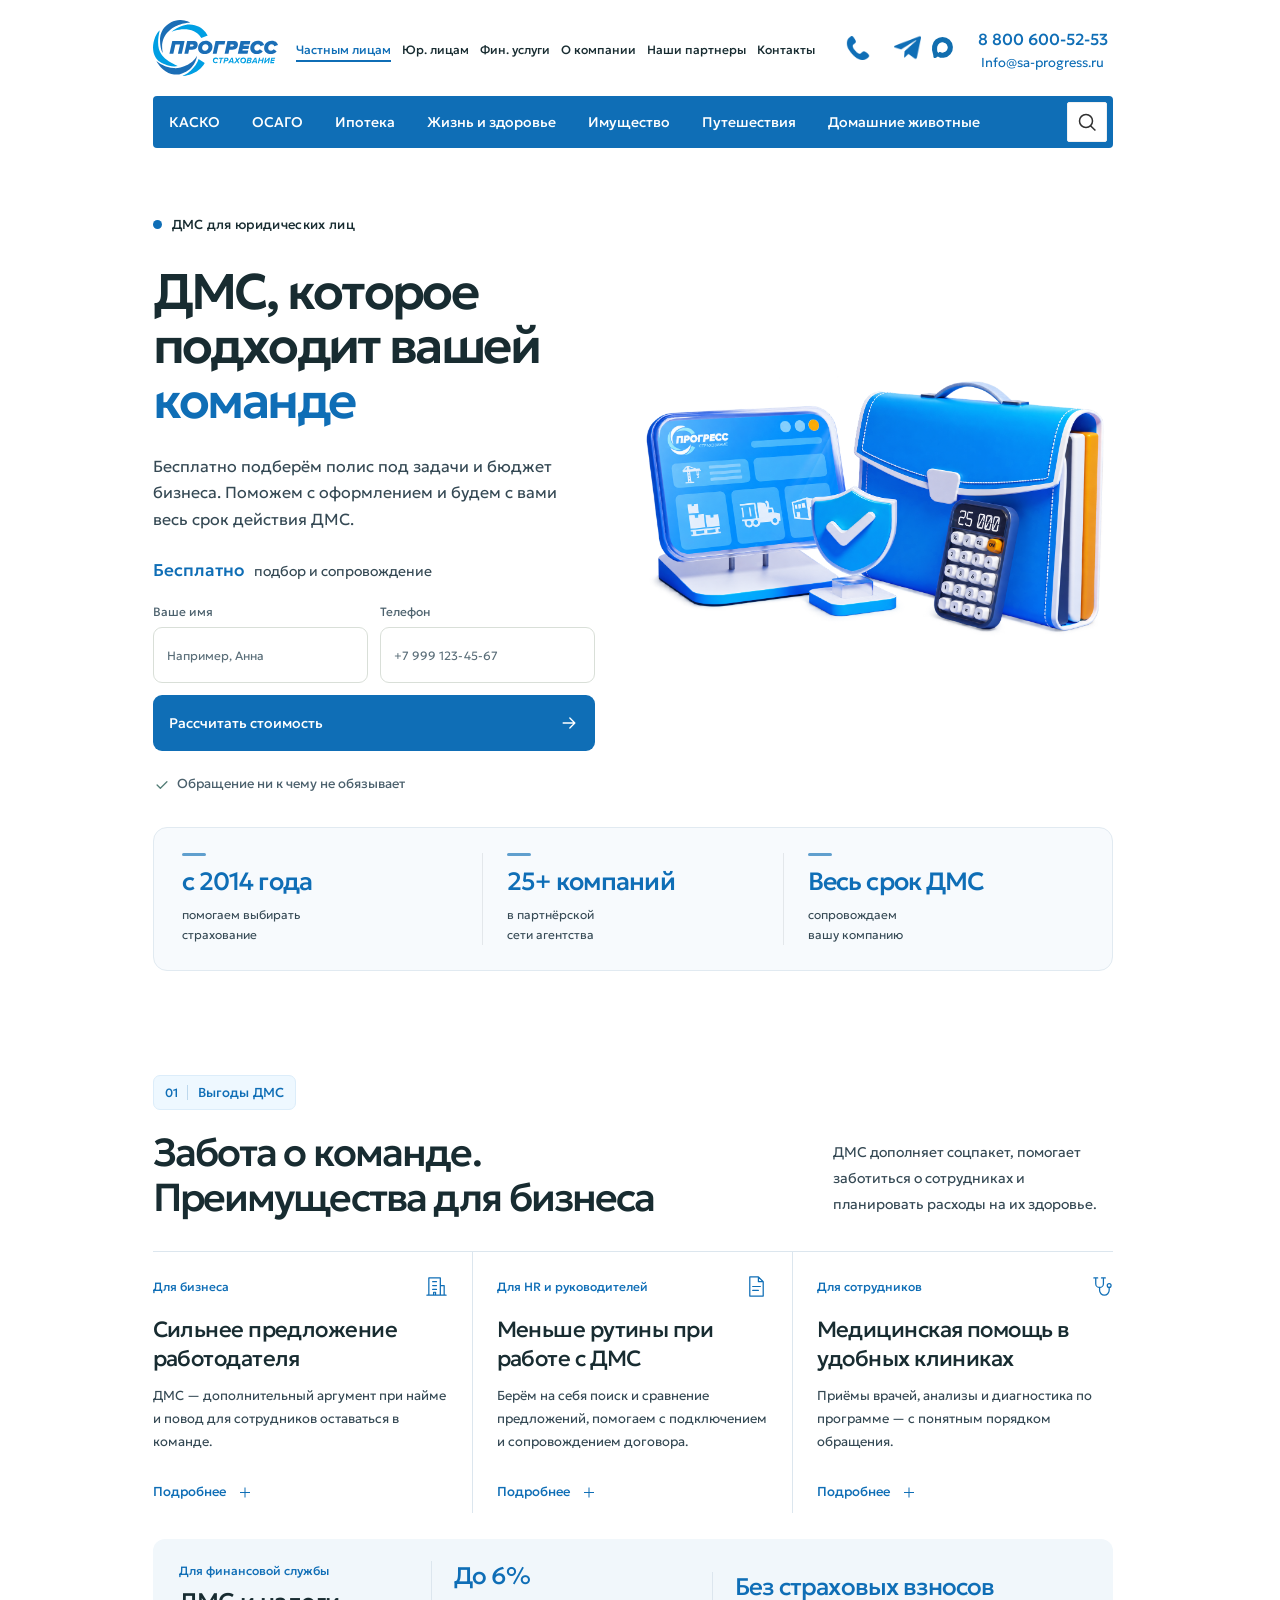
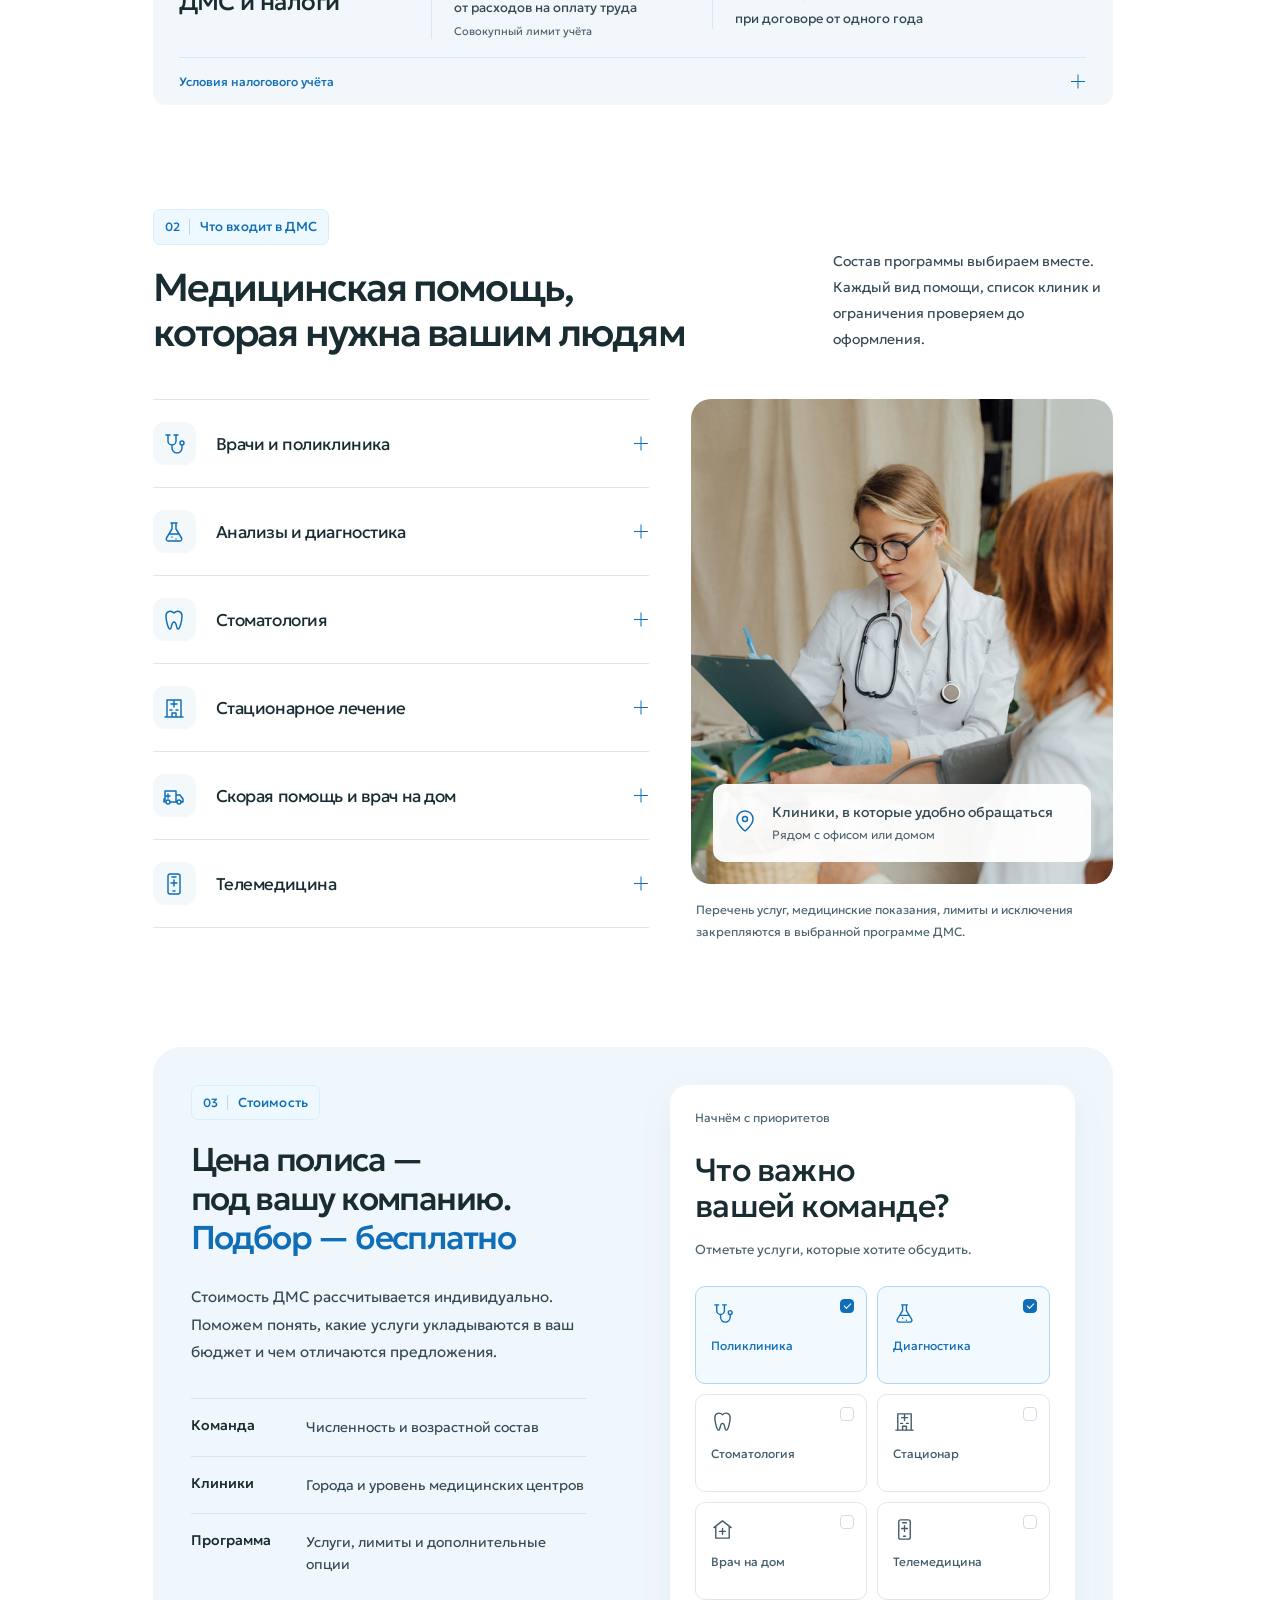
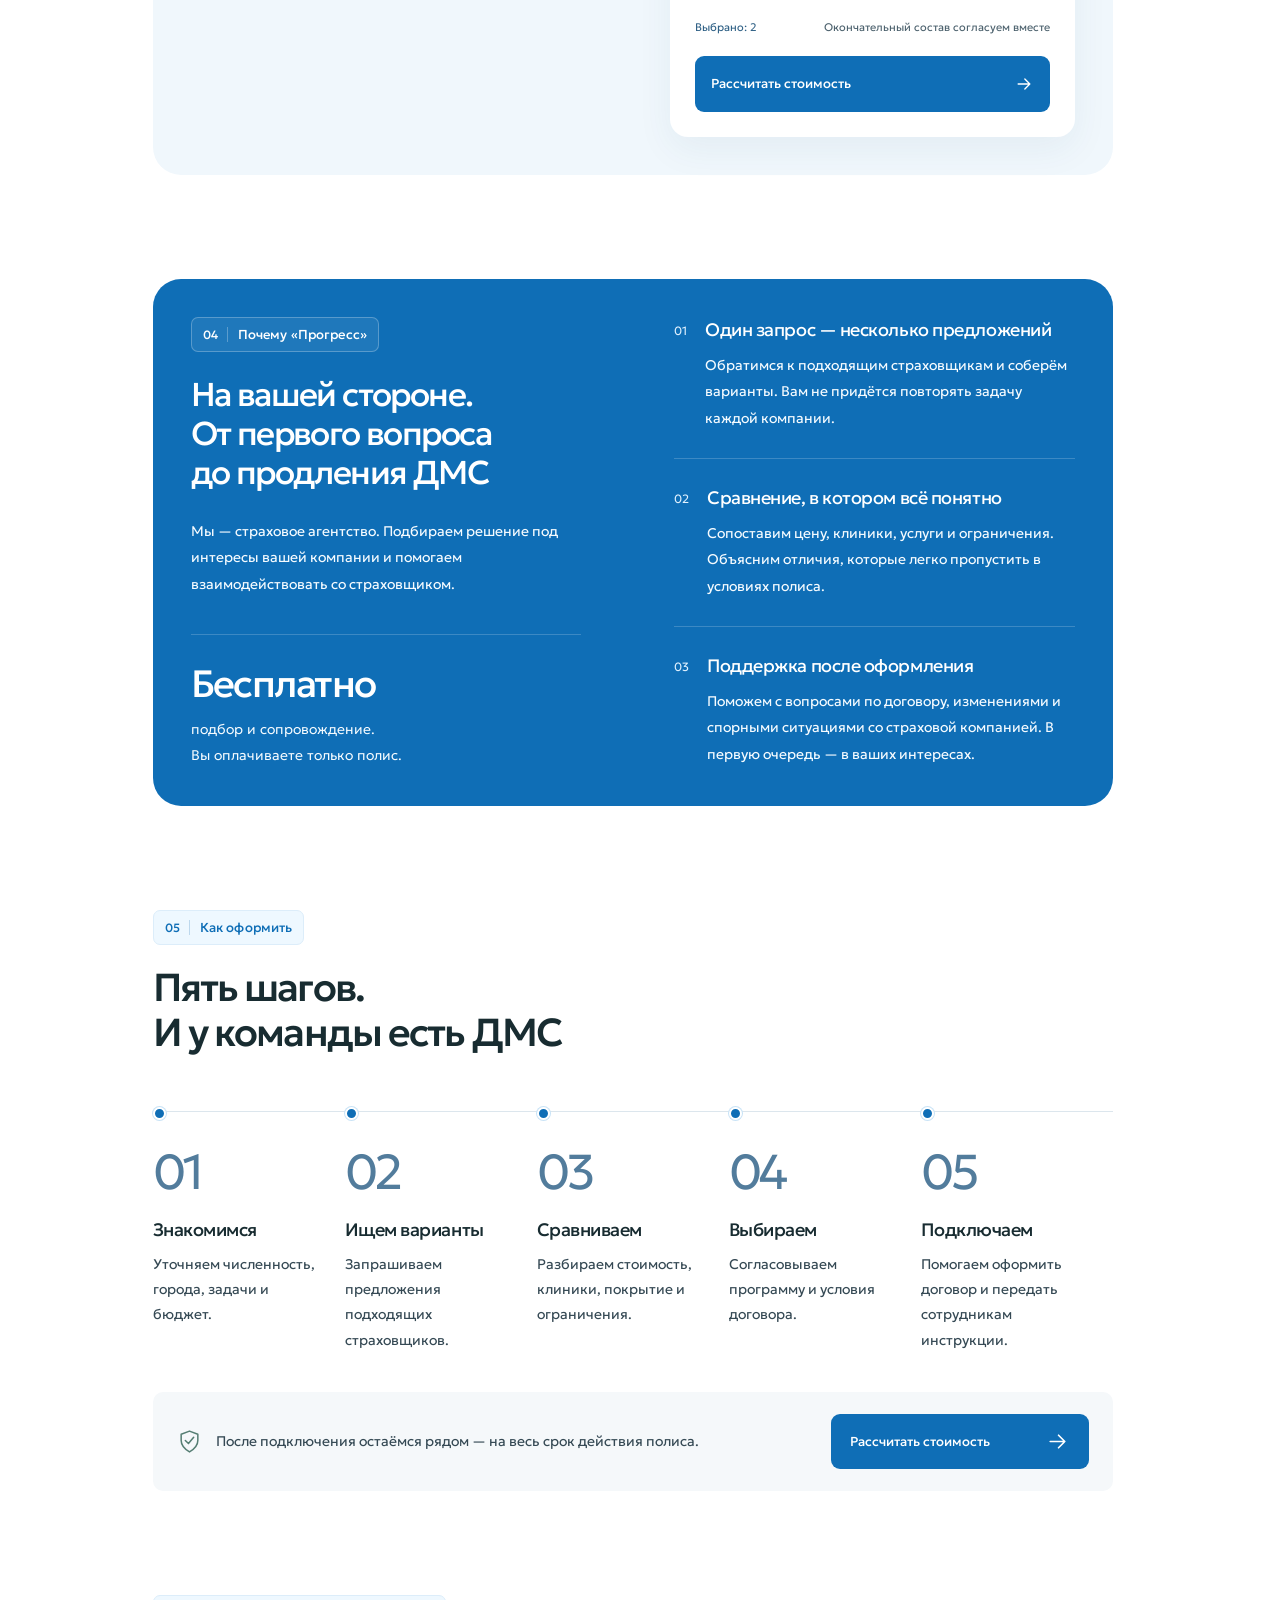
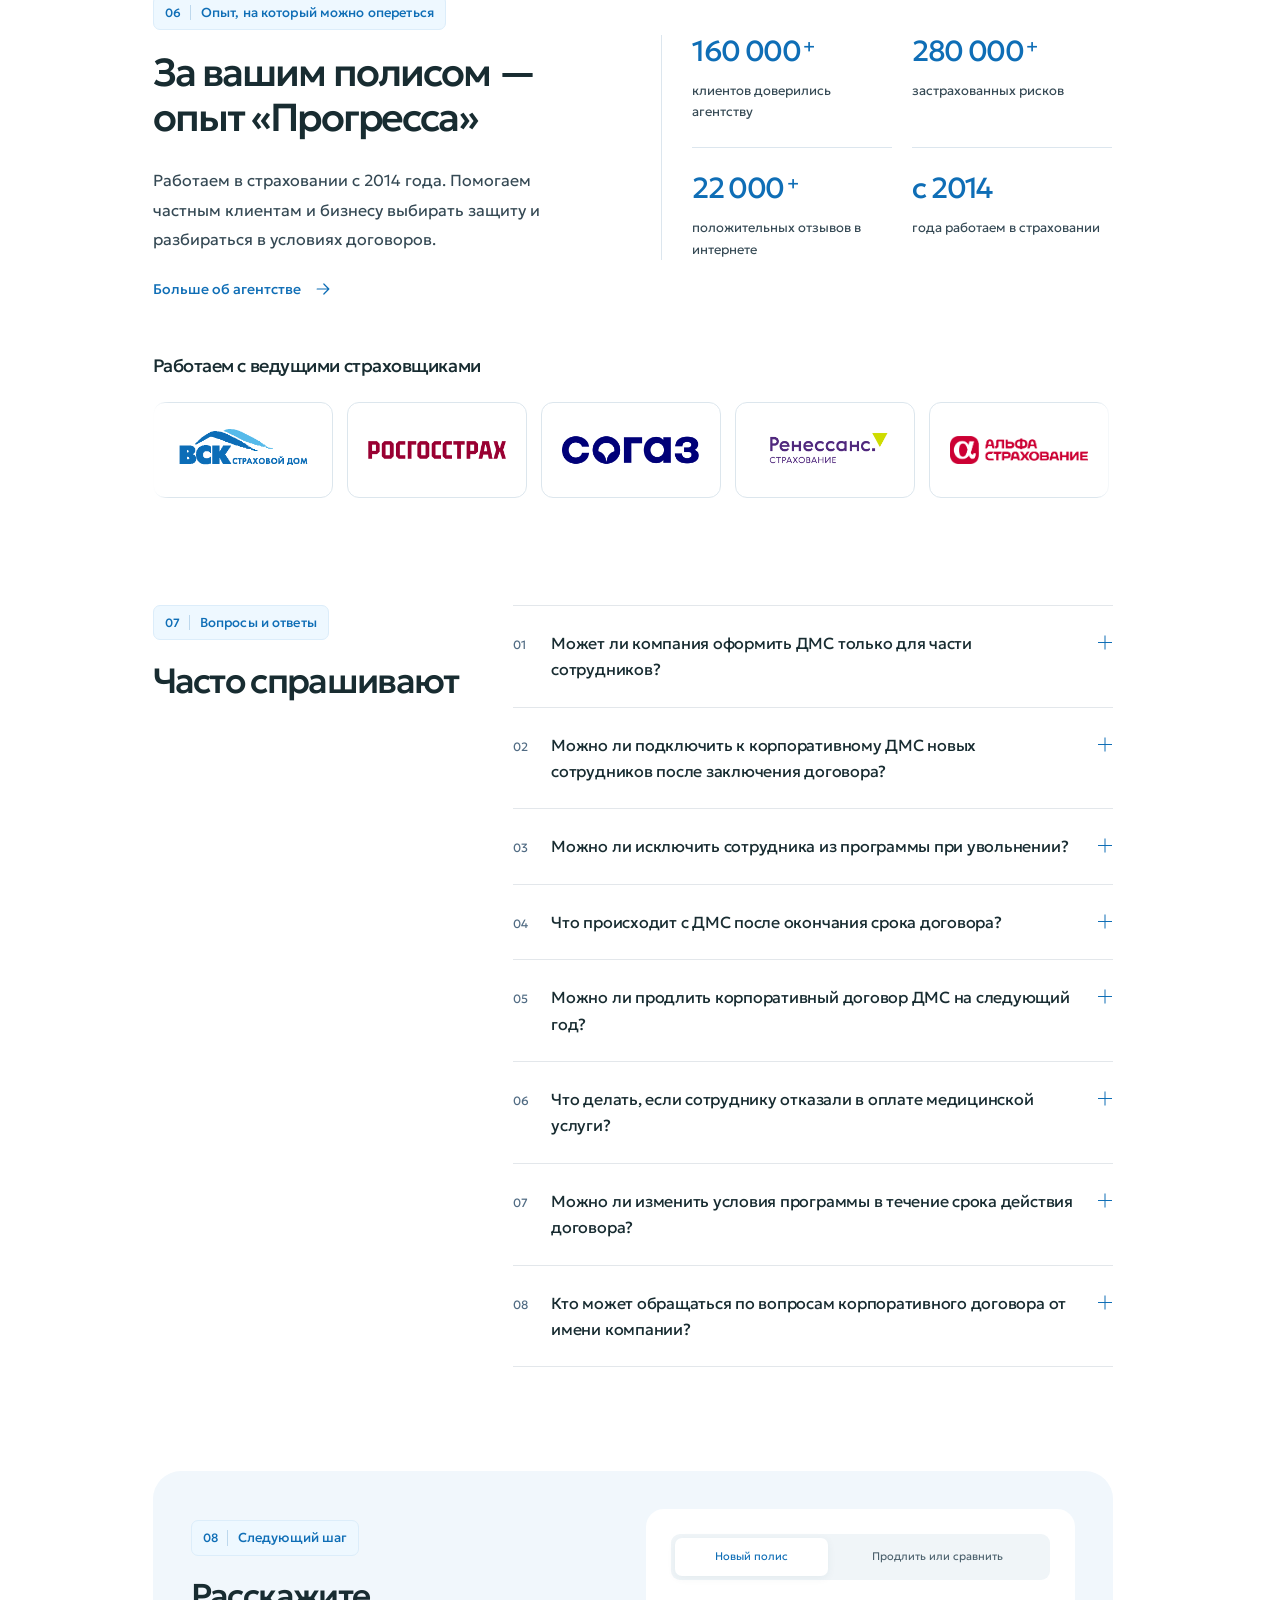
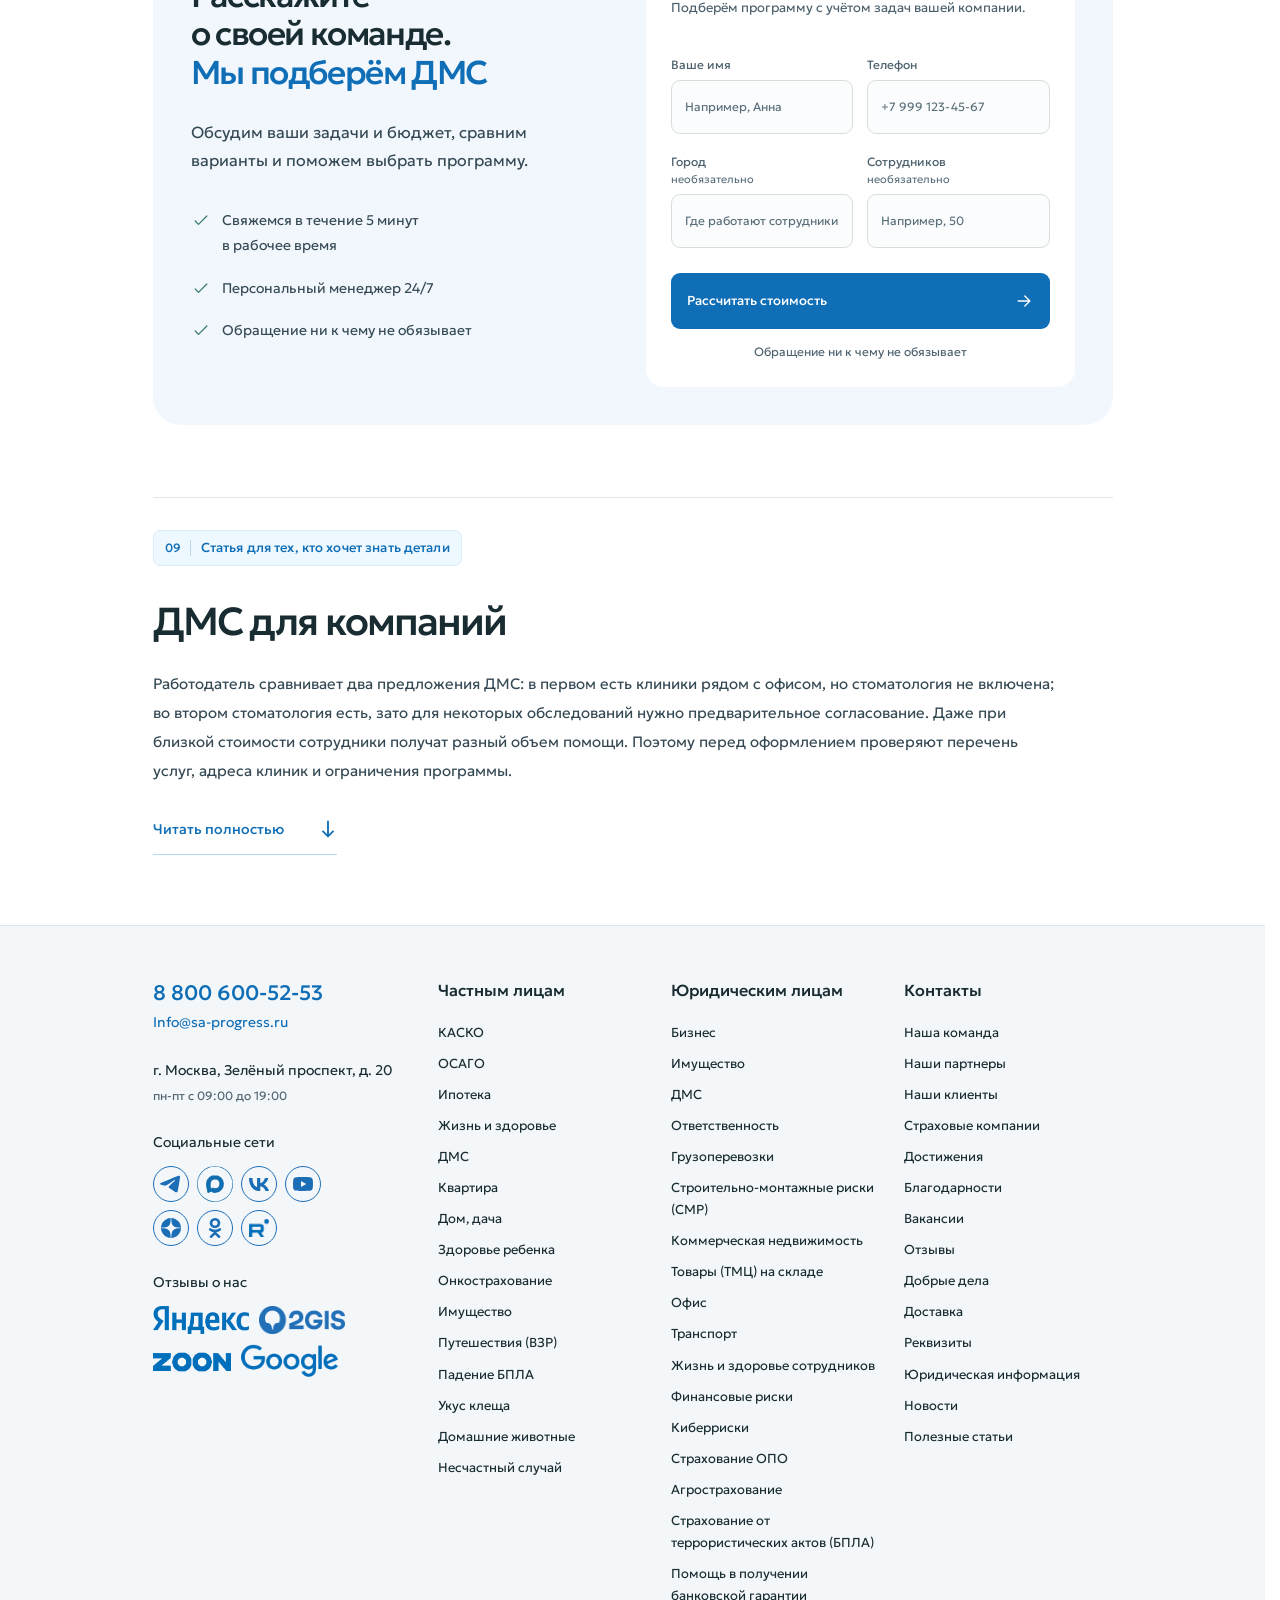
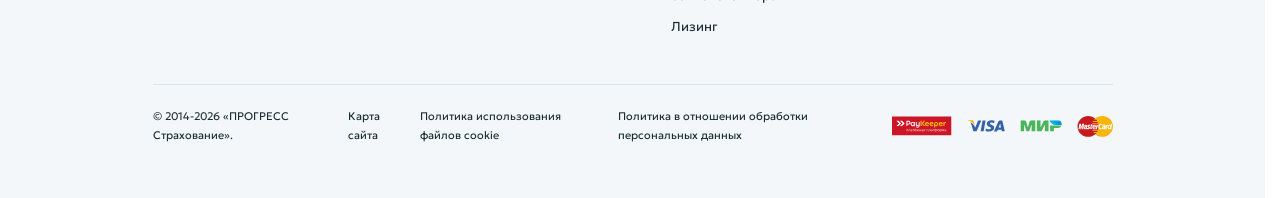
==== commit 0b009aab: "Refine hero artwork, compact benefits and unify typography" ====
--- a/index.html
+++ b/index.html
@@ -9,13 +9,13 @@
   <title>ДМС для вашей команды — Прогресс Страхование</title>
   <link rel="icon" href="./assets/favicon.svg" type="image/svg+xml">
   <link rel="preload" href="./assets/fonts/Geologica-Variable.ttf" as="font" type="font/ttf" crossorigin>
-  <link rel="stylesheet" href="./styles.css?v=951ae1b255fc">
-  <link rel="stylesheet" href="./assets/vendor/lenis/lenis.css?v=951ae1b255fc">
-  <script src="./assets/vendor/lenis/lenis.min.js?v=951ae1b255fc" defer></script>
-  <script src="./scroll.js?v=951ae1b255fc" defer></script>
-  <script src="./app.js?v=951ae1b255fc" defer></script>
-  <script src="./assets/vendor/hystmodal/hystmodal.js?v=951ae1b255fc" defer></script>
-  <script src="./site-chrome.js?v=951ae1b255fc" defer></script>
+  <link rel="stylesheet" href="./styles.css?v=e87f37bea617">
+  <link rel="stylesheet" href="./assets/vendor/lenis/lenis.css?v=e87f37bea617">
+  <script src="./assets/vendor/lenis/lenis.min.js?v=e87f37bea617" defer></script>
+  <script src="./scroll.js?v=e87f37bea617" defer></script>
+  <script src="./app.js?v=e87f37bea617" defer></script>
+  <script src="./assets/vendor/hystmodal/hystmodal.js?v=e87f37bea617" defer></script>
+  <script src="./site-chrome.js?v=e87f37bea617" defer></script>
 </head>
 <body>
   <div class="source-chrome source-chrome-header"><header class="header">
@@ -845,6 +845,7 @@
         <div class="eyebrow"><span class="eyebrow-mark" aria-hidden="true"></span>ДМС для юридических лиц</div>
         <h1 id="hero-title">ДМС, которое<br>подходит вашей<br><span>команде</span></h1>
         <p class="hero-lead">Бесплатно подберём полис под задачи и бюджет бизнеса. Поможем с оформлением и будем с вами весь срок действия ДМС.</p>
+        <p class="hero-service-note"><strong>Бесплатно</strong><span>подбор и сопровождение</span></p>
         <form class="hero-form" id="hero-form" data-lead-form novalidate>
           <div class="form-row">
             <label class="field"><span>Ваше имя</span><input name="name" id="hero-name" autocomplete="given-name" placeholder="Например, Анна" required maxlength="80" aria-describedby="name-error"><small class="field-error" id="name-error"></small></label>
@@ -858,11 +859,7 @@
         </div>
       </div>
       <div class="hero-visual">
-        <figure class="hero-photo"><img src="./assets/images/clinic-hero.jpg" alt="Врач обсуждает с пациентом результаты обследования в современной клинике" width="1800" height="1013" fetchpriority="high"></figure>
-        <div class="free-card">
-          <div class="free-price">Бесплатно</div>
-          <p>Подбор и сопровождение</p>
-        </div>
+        <figure class="hero-photo"><img src="./assets/images/business-insurance-composition.png" alt="Композиция о страховании бизнеса: портфель, экран с логотипом Прогресса, защитный щит и калькулятор" width="1583" height="993" fetchpriority="high"></figure>
       </div>
       <dl class="hero-proof" aria-label="Об агентстве">
         <div class="proof-fact"><dt>с 2014 года</dt><dd>помогаем выбирать<br>страхование</dd></div>
@@ -876,15 +873,18 @@
     <p class="section-intro">ДМС дополняет соцпакет, помогает заботиться о сотрудниках и планировать расходы на их здоровье.</p>
   </div>
   <div class="benefit-grid">
-    <article class="benefit-card"><div class="benefit-label">Для бизнеса <svg class="icon" viewBox="0 0 24 24" aria-hidden="true"><path d="M4 21V3h12v18M16 11h4v10M2 21h20M8 7h4M8 11h4M8 15h4M9 21v-3h2v3"/></svg></div><h3>Сильнее предложение<br> работодателя</h3><p>ДМС — дополнительный аргумент при найме и повод для сотрудников оставаться в команде.</p><ul class="clean-list"><li><svg class="icon" viewBox="0 0 24 24" aria-hidden="true"><path d="m5 12 4 4L19 6"/></svg>Программа под бюджет компании</li><li><svg class="icon" viewBox="0 0 24 24" aria-hidden="true"><path d="m5 12 4 4L19 6"/></svg>Стоимость и состав услуг известны до оформления</li><li><svg class="icon" viewBox="0 0 24 24" aria-hidden="true"><path d="m5 12 4 4L19 6"/></svg>Налоговый учёт расходов при соблюдении условий</li></ul></article>
-    <article class="benefit-card"><div class="benefit-label">Для HR и руководителей <svg class="icon" viewBox="0 0 24 24" aria-hidden="true"><path d="M14 2H5v20h14V7l-5-5Z M14 2v5h5M8 12h8M8 16h6"/></svg></div><h3>Меньше рутины<br> при работе с ДМС</h3><p>Берём на себя поиск и сравнение предложений, помогаем с подключением и сопровождением договора.</p><ul class="clean-list"><li><svg class="icon" viewBox="0 0 24 24" aria-hidden="true"><path d="m5 12 4 4L19 6"/></svg>Один менеджер по вопросам ДМС</li><li><svg class="icon" viewBox="0 0 24 24" aria-hidden="true"><path d="m5 12 4 4L19 6"/></svg>Помощь с изменениями списка сотрудников</li><li><svg class="icon" viewBox="0 0 24 24" aria-hidden="true"><path d="m5 12 4 4L19 6"/></svg>Поддержка при продлении и спорных ситуациях</li></ul></article>
-    <article class="benefit-card"><div class="benefit-label">Для сотрудников <svg class="icon" viewBox="0 0 24 24" aria-hidden="true"><path d="M6 3v6a4 4 0 0 0 8 0V3M4 3h4M12 3h4M10 13v3a5 5 0 0 0 10 0v-3"/><circle cx="20" cy="11" r="2"/></svg></div><h3>Медицинская помощь<br> в удобных клиниках</h3><p>Приёмы врачей, анализы и диагностика по программе — с понятным порядком обращения.</p><ul class="clean-list"><li><svg class="icon" viewBox="0 0 24 24" aria-hidden="true"><path d="m5 12 4 4L19 6"/></svg>Клиники рядом с работой или домом</li><li><svg class="icon" viewBox="0 0 24 24" aria-hidden="true"><path d="m5 12 4 4L19 6"/></svg>Запись через сервисы страховщика</li><li><svg class="icon" viewBox="0 0 24 24" aria-hidden="true"><path d="m5 12 4 4L19 6"/></svg>Услуги в рамках полиса оплачивает страховая</li></ul></article>
+    <article class="benefit-card"><div class="benefit-label">Для бизнеса <svg class="icon" viewBox="0 0 24 24" aria-hidden="true"><path d="M4 21V3h12v18M16 11h4v10M2 21h20M8 7h4M8 11h4M8 15h4M9 21v-3h2v3"/></svg></div><h3>Сильнее предложение<br> работодателя</h3><p>ДМС — дополнительный аргумент при найме и повод для сотрудников оставаться в команде.</p><details class="benefit-details"><summary aria-label="Подробнее о выгодах для бизнеса">Подробнее<span class="disclosure-mark" aria-hidden="true"></span></summary><ul class="clean-list"><li><svg class="icon" viewBox="0 0 24 24" aria-hidden="true"><path d="m5 12 4 4L19 6"/></svg>Программа под бюджет компании</li><li><svg class="icon" viewBox="0 0 24 24" aria-hidden="true"><path d="m5 12 4 4L19 6"/></svg>Стоимость и состав услуг известны до оформления</li><li><svg class="icon" viewBox="0 0 24 24" aria-hidden="true"><path d="m5 12 4 4L19 6"/></svg>Налоговый учёт расходов при соблюдении условий</li></ul></details></article>
+    <article class="benefit-card"><div class="benefit-label">Для HR и руководителей <svg class="icon" viewBox="0 0 24 24" aria-hidden="true"><path d="M14 2H5v20h14V7l-5-5Z M14 2v5h5M8 12h8M8 16h6"/></svg></div><h3>Меньше рутины<br> при работе с ДМС</h3><p>Берём на себя поиск и сравнение предложений, помогаем с подключением и сопровождением договора.</p><details class="benefit-details"><summary aria-label="Подробнее о выгодах для HR и руководителей">Подробнее<span class="disclosure-mark" aria-hidden="true"></span></summary><ul class="clean-list"><li><svg class="icon" viewBox="0 0 24 24" aria-hidden="true"><path d="m5 12 4 4L19 6"/></svg>Один менеджер по вопросам ДМС</li><li><svg class="icon" viewBox="0 0 24 24" aria-hidden="true"><path d="m5 12 4 4L19 6"/></svg>Помощь с изменениями списка сотрудников</li><li><svg class="icon" viewBox="0 0 24 24" aria-hidden="true"><path d="m5 12 4 4L19 6"/></svg>Поддержка при продлении и спорных ситуациях</li></ul></details></article>
+    <article class="benefit-card"><div class="benefit-label">Для сотрудников <svg class="icon" viewBox="0 0 24 24" aria-hidden="true"><path d="M6 3v6a4 4 0 0 0 8 0V3M4 3h4M12 3h4M10 13v3a5 5 0 0 0 10 0v-3"/><circle cx="20" cy="11" r="2"/></svg></div><h3>Медицинская помощь<br> в удобных клиниках</h3><p>Приёмы врачей, анализы и диагностика по программе — с понятным порядком обращения.</p><details class="benefit-details"><summary aria-label="Подробнее о выгодах для сотрудников">Подробнее<span class="disclosure-mark" aria-hidden="true"></span></summary><ul class="clean-list"><li><svg class="icon" viewBox="0 0 24 24" aria-hidden="true"><path d="m5 12 4 4L19 6"/></svg>Клиники рядом с работой или домом</li><li><svg class="icon" viewBox="0 0 24 24" aria-hidden="true"><path d="m5 12 4 4L19 6"/></svg>Запись через сервисы страховщика</li><li><svg class="icon" viewBox="0 0 24 24" aria-hidden="true"><path d="m5 12 4 4L19 6"/></svg>Услуги в рамках полиса оплачивает страховая</li></ul></details></article>
   </div>
   <div class="tax-benefits" aria-labelledby="tax-title">
-    <div class="tax-heading"><span class="benefit-label">Для финансовой службы</span><h3 id="tax-title">ДМС и налоги</h3><p>Для работодателей, которые учитывают расходы при расчёте налога на прибыль.</p></div>
-    <div class="tax-item"><strong>До 6%</strong><h4>от расходов на оплату труда</h4><p>Общий лимит, в пределах которого можно учесть взносы по ДМС вместе с другими расходами, указанными в НК РФ.</p></div>
-    <div class="tax-item"><strong>Без страховых взносов</strong><h4>при договоре от одного года</h4><p>Взносы работодателя по ДМС освобождаются от страховых взносов при соблюдении условий. Важен срок страхования каждого сотрудника.</p></div>
+    <div class="tax-heading"><span class="benefit-label">Для финансовой службы</span><h3 id="tax-title">ДМС и налоги</h3></div>
+    <div class="tax-item"><strong>До 6%</strong><h4>от расходов на оплату труда</h4><span class="tax-limit-note">Совокупный лимит учёта</span></div>
+    <div class="tax-item"><strong>Без страховых взносов</strong><h4>при договоре от одного года</h4></div>
     <details class="tax-details"><summary>Условия налогового учёта <span class="disclosure-mark" aria-hidden="true"></span></summary><div>
+      <p>Для работодателей, которые учитывают расходы при расчёте налога на прибыль.</p>
+      <p>Общий лимит, в пределах которого можно учесть взносы по ДМС вместе с другими расходами, указанными в НК РФ.</p>
+      <p>Взносы работодателя по ДМС освобождаются от страховых взносов при соблюдении условий. Важен срок страхования каждого сотрудника.</p>
       <p>Для признания расходов на ДМС договор со страховщиком с соответствующей лицензией должен быть заключён не менее чем на год и предусматривать оплату медицинских расходов работников. Участие работодателя в ДМС предусматривают в трудовом или коллективном договоре.</p>
       <p>Лимит 6% общий: он включает взносы по ДМС, предусмотренные НК РФ договоры на медицинские услуги и расходы из пункта 24.2 статьи 255. Это лимит учитываемых расходов, а не размер экономии на налоге.</p>
       <p>Если страхование работника прекращается раньше года или новый сотрудник включён на срок менее года, освобождение от страховых взносов может не применяться. Итоговый учёт зависит от условий договора и налогового режима компании.</p>
--- a/styles.css
+++ b/styles.css
@@ -4,7 +4,7 @@
 .hero{max-width:1536px;margin:0 auto;padding:58px 64px 0;display:grid;grid-template-columns:minmax(0,1.17fr) minmax(0,1fr);gap:0 64px;position:relative}.hero-copy{padding:10px 0 0;position:relative;z-index:2}.eyebrow{display:flex;gap:10px;align-items:center;font-size:13px;letter-spacing:.025em;font-weight:450;line-height:1.4}.eyebrow-mark{width:9px;height:9px;background:var(--blue);border-radius:50%}.hero h1{font-size:clamp(42px,4.8vw,73px);font-weight:550;font-variation-settings:'SHRP' 65;line-height:1.085;letter-spacing:-.052em;margin:31px 0 25px;white-space:nowrap}.hero h1 span{color:var(--blue)}.hero-lead{max-width:535px;font-size:17px;line-height:1.65;font-weight:330;margin:0;color:#52615f}.hero-form{margin-top:34px}.form-heading{font-size:15px;font-weight:500;margin-bottom:16px}.form-row{display:grid;grid-template-columns:minmax(0,.8fr) minmax(0,.95fr) minmax(0,1.3fr);gap:10px;align-items:start}.field{display:block;min-width:0;position:relative}.field>span{display:block;font-size:11px;font-weight:400;margin-bottom:8px;color:#697674}.field input{width:100%;height:56px;border:1px solid #d9dfd8;border-radius:9px;background:rgba(255,255,255,.65);padding:0 13px;font-size:12px;font-weight:350;color:var(--ink);transition:border-color .18s,background .18s;min-width:0}.field input::placeholder{color:#85908c;opacity:1}.field input:hover{border-color:#9cae9d}.field input:focus{background:#fff;border-color:var(--blue)}.field input[aria-invalid=true]{border-color:#c54e39}.field-error{font-size:10px;color:#a93524;line-height:1.3;display:block;margin-top:5px}.field-error:empty{display:none}.button-primary{min-height:56px;border:0;border-radius:9px;background:var(--blue);color:#fff;display:flex;align-items:center;justify-content:space-between;gap:10px;padding:15px 16px;font-size:12px;font-weight:450;transition:background .18s,transform .18s}.button-primary svg{height:20px;width:20px;stroke-width:1.6;flex-shrink:0}.button-primary:hover{background:var(--blue-hover)}.button-primary:active{transform:translateY(1px)}.form-row>.button-primary{margin-top:23px}.form-note{font-size:9px;line-height:1.5;color:#819087;margin:11px 0 0;max-width:440px}.hero-assurance{display:flex;gap:24px;margin-top:28px;font-size:11px;color:#536760;font-weight:400}.hero-assurance span{display:flex;align-items:center;gap:6px}.hero-assurance svg{width:18px;height:18px;stroke-width:1.6;color:#3e745d}
 .hero-visual{position:relative;min-height:617px;align-self:stretch;margin:0 0 0 0}.hero-photo{margin:0;width:100%;height:100%;position:absolute;overflow:hidden;background:#f4f5f6;border-radius:145px 22px 22px 22px}.hero-photo img{width:100%;height:100%;object-fit:cover;object-position:50% 47%;display:block}.hero-photo::after{content:'';position:absolute;inset:0;background:linear-gradient(180deg,rgba(0,0,0,.08),transparent 32%,transparent 70%,rgba(19,40,29,.14));pointer-events:none}.care-caption{position:absolute;top:29px;right:24px;background:#fffffff0;border-radius:10px;padding:13px 17px 13px 35px;font-size:11px;line-height:1.55;letter-spacing:-.01em;font-weight:420;color:#3f5448;box-shadow:0 4px 28px #283d2010}.care-dot{position:absolute;top:19px;left:17px;width:6px;height:6px;background:#608960;border-radius:50%}.free-card{position:absolute;left:-33px;bottom:28px;background:var(--blue);color:#fff;padding:22px 24px 23px;border-radius:16px;width:237px;box-shadow:0 14px 40px #19527e1c}.free-card-top{display:flex;align-items:center;justify-content:space-between;gap:22px;font-size:10px;font-weight:350}.free-card-top svg{width:24px;height:24px;stroke-width:1.6}.free-price{font-size:74px;font-weight:500;letter-spacing:-.06em;line-height:1;margin-top:0}.free-price span{font-size:46px;font-weight:350;vertical-align:8px;letter-spacing:-.02em}.free-card p{font-size:12px;line-height:1.6;font-weight:330;margin:11px 0 0}.photo-index{position:absolute;right:22px;bottom:26px;display:flex;flex-direction:column;gap:4px;font-size:8px;letter-spacing:.12em;color:#fff;text-shadow:0 1px 8px #18352b40;font-weight:500}
 .hero-proof{grid-column:1/-1;margin-top:40px;padding:24px 0 27px;border-top:1px solid var(--line);display:grid;grid-template-columns:1.17fr .85fr 1fr 1fr;gap:30px;align-items:center}.proof-intro{display:flex;align-items:center;gap:20px}.proof-intro p{font-size:13px;line-height:1.6;margin:0;font-weight:450}.proof-intro p span{font-weight:330;color:var(--muted)}.progress-symbol{display:flex;align-items:center;gap:4px;width:41px;height:40px;flex-shrink:0}.progress-symbol i{display:block;width:9px;border-radius:2px;background:var(--blue);transform:skew(-15deg);height:22px}.progress-symbol i:nth-child(2){height:32px}.progress-symbol i:nth-child(3){height:40px}.proof-item{border-left:1px solid var(--line);padding-left:28px}.proof-item strong{font-size:26px;font-weight:450;letter-spacing:-.04em}.proof-item p{font-size:10px;line-height:1.5;color:var(--muted);margin:5px 0 0}.proof-end{display:flex;align-items:center;gap:15px;justify-content:flex-end}.proof-end svg{width:36px;height:36px;stroke-width:1.2;color:#618077}.proof-end p{font-size:11px;line-height:1.6;margin:0;color:#657773}
-dialog{width:min(470px,calc(100% - 32px));border:0;border-radius:22px;padding:42px;background:var(--paper);color:var(--ink);box-shadow:0 28px 100px #10241f40}dialog::backdrop{background:#172f3080;backdrop-filter:blur(4px)}.dialog-close{position:absolute;right:15px;top:13px;font-family:Arial,sans-serif;font-size:30px;background:transparent;border:0;color:var(--muted);width:36px;height:36px}.dialog-label{font-size:12px;color:var(--blue)}dialog h2{font-size:31px;letter-spacing:-.04em;line-height:1.15;font-weight:500;margin:20px 0}dialog p{font-size:14px;line-height:1.75;color:var(--muted)}dialog .button-primary{width:100%;margin-top:26px;font-size:14px}
+dialog{width:min(470px,calc(100% - 32px));border:0;border-radius:22px;padding:42px;background:var(--paper);color:var(--ink);box-shadow:0 28px 100px #10241f40}dialog::backdrop{background:#172f3080;backdrop-filter:blur(4px)}.dialog-close{position:absolute;right:15px;top:13px;font-family:var(--font);font-size:30px;background:transparent;border:0;color:var(--muted);width:36px;height:36px}.dialog-label{font-size:12px;color:var(--blue)}dialog h2{font-size:31px;letter-spacing:-.04em;line-height:1.15;font-weight:500;margin:20px 0}dialog p{font-size:14px;line-height:1.75;color:var(--muted)}dialog .button-primary{width:100%;margin-top:26px;font-size:14px}
 @media(min-width:1600px){.hero{padding-top:78px}.hero-visual{min-height:650px}.hero-copy{padding-top:19px}}
 @media(max-width:1199px){.hero{padding:40px 40px 0;gap:0 42px;grid-template-columns:1.2fr 1fr}.hero h1{font-size:clamp(42px,5vw,60px)}.hero-visual{min-height:590px}.hero-photo{border-top-left-radius:115px}.hero-lead{font-size:15px}.form-row{grid-template-columns:1fr 1fr}.form-row>.button-primary{grid-column:1/-1;margin-top:0;justify-content:center;font-size:13px;min-height:50px}.field input{height:50px}.free-card{width:200px;padding:19px;left:-20px}.free-price{font-size:64px}.free-price span{font-size:39px;vertical-align:7px}.hero-assurance{font-size:10px;gap:14px;margin-top:20px}.care-caption{right:18px;top:21px;padding:11px 13px 11px 29px;font-size:10px}.care-dot{left:13px;top:18px}.hero-proof{gap:18px}.proof-item{padding-left:19px}.proof-intro{gap:13px}.proof-intro p{font-size:11px}.proof-end p{font-size:10px}}
 @media(max-width:899px){.hero{padding:34px 28px 0;gap:0 32px;grid-template-columns:1.12fr 1fr}.eyebrow{font-size:10px}.hero h1{font-size:42px;margin-top:28px;margin-bottom:22px}.hero-lead{font-size:14px;line-height:1.65}.hero-form{margin-top:28px}.form-heading{font-size:13px}.hero-visual{min-height:575px}.hero-photo{border-top-left-radius:96px}.free-card{width:176px;left:-15px;bottom:24px;padding:17px}.free-card-top{font-size:9px}.free-price{font-size:58px;margin-top:17px}.free-price span{font-size:34px}.free-card p{font-size:11px}.care-caption{font-size:9px;right:13px;padding-right:10px;top:18px}.hero-assurance{flex-direction:column;gap:6px}.hero-proof{grid-template-columns:1.1fr .9fr 1fr;gap:10px}.proof-end{display:none}.proof-intro p{font-size:10px}.progress-symbol{transform:scale(.85);transform-origin:left center;width:35px}.proof-item strong{font-size:23px}.proof-item p{font-size:9px}}
@@ -205,52 +205,64 @@
 html.has-open-dialog{overflow:hidden}
 
 
-/* Match the exact container edges used by the source header. */
+/* Shared container edges and the revised hero composition. */
 .hero,.section{max-width:none;padding-left:20px;padding-right:20px}
 .price-surface,.agency-surface,.request-surface{margin-left:0;margin-right:0}
+.hero{grid-template-columns:1.05fr 1fr;gap:0 56px}
 .hero-copy{align-self:start}
-.hero-photo img{object-position:100% 50%}
+.hero-visual{align-self:center;min-height:0;height:auto;display:block;margin:0;padding:0}
+.hero-photo{position:relative;inset:auto;width:100%;height:auto;aspect-ratio:auto;overflow:visible;background:transparent;border-radius:0}
+.hero-photo img{position:relative;inset:auto;display:block;width:100%;height:auto;object-fit:contain;object-position:center}
+.hero-photo::after{display:none}
+.hero-service-note{display:flex;align-items:baseline;gap:10px;margin:25px 0 0;font-size:14px;line-height:1.6;color:var(--body-copy)}
+.hero-service-note strong{font-size:17px;font-weight:500;color:var(--blue)}
+.hero-form{margin-top:20px}
+.dialog-close{font-family:var(--font)}
+
+/* The three principal benefits stay visible; supporting detail opens in place. */
+.benefits-heading{margin-bottom:30px}
 .benefits-heading h2{max-width:850px}
-.benefit-grid{display:grid;grid-template-columns:repeat(3,minmax(0,1fr));gap:18px}
-.benefit-card{padding:30px 28px;border:1px solid var(--soft-line);border-radius:20px;background:#fff;display:flex;flex-direction:column}
-.benefit-label{display:flex;align-items:center;justify-content:space-between;gap:16px;color:var(--blue);font-size:13px;font-weight:450;line-height:1.5}
-.benefit-label .icon{width:27px;height:27px;stroke-width:1.3}
-.benefit-card h3{font-size:25px;line-height:1.25;margin:29px 0 17px}
-.benefit-card>p{font-size:14px;line-height:1.8;color:var(--body-copy);margin:0 0 25px}
-.benefit-card .clean-list{margin-top:auto;gap:14px;padding-top:22px;border-top:1px solid var(--line)}
+.benefit-grid{display:grid;grid-template-columns:repeat(3,minmax(0,1fr));gap:0;border-top:1px solid var(--soft-line)}
+.benefit-card{min-width:0;display:flex;flex-direction:column;padding:25px 28px 0;border:0;border-right:1px solid var(--soft-line);border-radius:0;background:transparent}
+.benefit-card:first-child{padding-left:0}
+.benefit-card:last-child{padding-right:0;border-right:0}
+.benefit-label{display:flex;align-items:center;justify-content:space-between;gap:14px;font-size:12px;font-weight:450;line-height:1.6;color:var(--blue)}
+.benefit-label .icon{width:23px;height:23px;stroke-width:1.3}
+.benefit-card h3{font-size:24px;line-height:1.3;margin:18px 0 12px}
+.benefit-card>p{font-size:14px;line-height:1.75;margin:0 0 16px;color:var(--body-copy)}
+.benefit-details{margin-top:auto}
+.benefit-details summary{display:flex;align-items:center;gap:13px;min-height:44px;width:fit-content;font-size:13px;font-weight:450;line-height:1.5;color:var(--blue);cursor:pointer;list-style:none}
+.benefit-details summary::-webkit-details-marker{display:none}
+.benefit-details summary:hover{text-decoration:underline;text-underline-offset:4px}
+.benefit-details summary:focus-visible,.tax-details summary:focus-visible{outline:2px solid var(--blue);outline-offset:4px;border-radius:2px}
+.benefit-details .disclosure-mark{width:12px;height:12px}
+.benefit-details[open] .disclosure-mark::after,.tax-details[open] .disclosure-mark::after{transform:rotate(90deg)}
+.benefit-card .clean-list{margin:8px 0 0;padding-top:14px;border-top:1px solid var(--line);gap:11px}
 .benefit-card .clean-list li{font-size:13px;line-height:1.7}
 .benefit-card .clean-list .icon{margin-top:3px}
-.tax-benefits{display:grid;grid-template-columns:.9fr 1fr 1.2fr;gap:28px 40px;margin-top:22px;padding:32px 34px 0;border-radius:20px;background:#f1f7fb}
-.tax-heading h3{font-size:29px;margin:13px 0 14px}
-.tax-heading>p,.tax-item p{font-size:13px;line-height:1.8;color:var(--body-copy);margin:0}
-.tax-item{border-left:1px solid var(--soft-line);padding-left:30px}
-.tax-item>strong{display:block;font-size:29px;font-weight:450;line-height:1.25;letter-spacing:-.035em;color:var(--blue)}
-.tax-item h4{font-size:14px;font-weight:450;margin:8px 0 15px;line-height:1.6}
+
+.tax-benefits{display:grid;grid-template-columns:.8fr .9fr 1.3fr;column-gap:32px;row-gap:18px;margin-top:26px;padding:22px 26px 0;border-radius:12px;background:#f1f7fb}
+.tax-heading h3{font-size:24px;line-height:1.3;margin:6px 0 0}
+.tax-item{border-left:1px solid var(--soft-line);padding-left:26px;align-self:center}
+.tax-item>strong{display:block;font-size:26px;font-weight:450;line-height:1.25;letter-spacing:-.035em;color:var(--blue)}
+.tax-item h4{font-size:13px;font-weight:400;line-height:1.55;margin:7px 0 0;color:var(--body-copy)}
+.tax-limit-note{display:block;margin-top:4px;font-size:11px;line-height:1.5;color:var(--secondary-copy)}
 .tax-details{grid-column:1/-1;border-top:1px solid var(--soft-line)}
-.tax-details summary{display:flex;justify-content:space-between;align-items:center;gap:20px;padding:20px 0;font-size:13px;font-weight:450;cursor:pointer;color:var(--blue);list-style:none}
+.tax-details summary{display:flex;align-items:center;justify-content:space-between;gap:20px;padding:14px 0;font-size:12px;font-weight:450;line-height:1.6;cursor:pointer;list-style:none;color:var(--blue)}
 .tax-details summary::-webkit-details-marker{display:none}
-.tax-details[open] .disclosure-mark::after{transform:rotate(90deg)}
-.tax-details>div{padding:0 0 23px;max-width:1000px}
+.tax-details>div{padding:4px 0 24px;max-width:1000px}
 .tax-details p{font-size:13px;line-height:1.85;color:var(--body-copy);margin:0 0 13px}
 .tax-details p:last-child{margin-bottom:0}
 .tax-sources a{color:var(--blue);text-underline-offset:3px}
-@media(min-width:640px){
-  .hero-photo{height:auto;aspect-ratio:1.4;top:auto;bottom:calc(100% - var(--hero-cta-top,440px) + 18px)}
-  .free-card{top:var(--hero-cta-top,440px);bottom:auto;left:0;right:0;width:auto;display:flex;align-items:center;justify-content:space-between;gap:20px;padding:23px 24px}
-  .free-card p{margin:0;max-width:170px}
-  .hero-visual{min-height:var(--hero-card-end,575px)}
-}
+
 @media(min-width:1024px){.hero,.section{max-width:1000px}}
-@media(min-width:1600px){.hero,.section{max-width:1390px}.hero-visual{--hero-visual-min-height:650px}.hero{gap:0 64px}.hero h1{font-size:69px}}
+@media(min-width:1600px){.hero,.section{max-width:1390px}.hero h1{font-size:69px}}
 @media(min-width:900px) and (max-width:1599px){
-  .hero{grid-template-columns:1.14fr 1fr;gap:0 40px}
+  .hero{grid-template-columns:1fr 1.08fr;gap:0 40px}
   .hero h1{font-size:50px}
   .hero-lead{font-size:16px}
   .form-row{grid-template-columns:1fr 1fr;gap:12px}
   .form-row>.button-primary{grid-column:1/-1;margin-top:0;justify-content:space-between;font-size:14px}
-  .free-card{width:auto;padding:21px;left:0}
-  .free-price{font-size:30px}
-  .free-card p{font-size:13px}
   .proof-fact{display:block;padding:0 24px}
   .proof-fact dt{font-size:25px}
   .proof-fact dd{font-size:12px;margin-top:8px}
@@ -270,55 +282,65 @@
   .faq-layout{gap:38px;grid-template-columns:.7fr 1.3fr}
   .faq-heading h2{font-size:35px}
   .request-fields .field>span>i{display:block;margin:3px 0 0}
-  .benefit-card{padding:26px 22px}
+  .benefit-card{padding:23px 24px 0}
   .benefit-card h3{font-size:22px}
   .benefit-card h3 br{display:none}
-  .tax-benefits{gap:24px;padding:28px 28px 0}
-  .tax-item{padding-left:24px}
-  .tax-item>strong{font-size:25px}
+  .benefit-card>p{font-size:13px}
+  .tax-benefits{column-gap:22px}
+  .tax-item{padding-left:22px}
+  .tax-item>strong{font-size:24px}
 }
 @media(min-width:640px) and (max-width:899px){
+  .hero{gap:0 28px}
   .hero h1{font-size:clamp(34px,5.3vw,45px)}
-  .free-card{display:block;padding:20px}
-  .free-card p{margin-top:9px;max-width:none}
-  .benefit-grid{gap:12px}
-  .benefit-card{padding:23px 18px}
-  .benefit-card h3{font-size:21px;margin-top:24px}
+  .hero-service-note{display:block;font-size:13px}
+  .hero-service-note strong{margin-right:8px;font-size:16px}
+  .benefit-card{padding:22px 18px 0}
+  .benefit-card h3{font-size:21px;margin-top:17px}
   .benefit-card h3 br{display:none}
-  .benefit-label{font-size:12px;align-items:flex-start}
-  .benefit-label .icon{width:22px;height:22px}
-  .benefit-card>p,.benefit-card .clean-list li{font-size:12px}
-  .tax-benefits{grid-template-columns:1fr 1.15fr;gap:24px;padding:26px 26px 0}
+  .benefit-label{align-items:flex-start}
+  .benefit-label .icon{width:20px;height:20px}
+  .benefit-card>p{font-size:13px}
+  .benefit-card .clean-list li{font-size:12px}
+  .tax-benefits{grid-template-columns:.75fr .9fr 1.25fr;padding:20px 20px 0;column-gap:18px}
+  .tax-item{padding-left:18px}
+  .tax-item>strong{font-size:22px}
+  .tax-heading h3{font-size:22px}
+  .tax-heading .benefit-label{font-size:11px}
+}
+@media(max-width:639px){
+  .hero{gap:0}
+  .hero h1{font-size:clamp(32px,9.25vw,56px)}
+  .hero-visual{order:3;margin-top:22px;width:100%;height:auto;min-height:0}
+  .hero-service-note{order:4;margin-top:18px;font-size:12px;gap:9px}
+  .hero-service-note strong{font-size:16px}
+  .hero-mobile-cta{order:5;margin-top:14px}
+  .hero-assurance{order:6}
+  .hero-proof{order:7}
+  .benefits-heading{margin-bottom:22px}
+  .benefit-grid{grid-template-columns:1fr}
+  .benefit-card,.benefit-card:first-child,.benefit-card:last-child{padding:22px 0 19px;border-right:0;border-bottom:1px solid var(--soft-line)}
+  .benefit-card h3{font-size:23px;margin-top:13px;margin-bottom:10px}
+  .benefit-card h3 br{display:none}
+  .benefit-card>p{font-size:14px;margin-bottom:8px}
+  .benefit-details{margin-top:0}
+  .benefit-card .clean-list{padding-bottom:5px}
+  .tax-benefits{grid-template-columns:1fr 1.25fr;column-gap:18px;row-gap:18px;padding:22px 20px 0;margin-top:22px}
   .tax-heading{grid-column:1/-1}
-  .tax-heading>p{max-width:500px}
-  .tax-item:first-of-type{border-left:0;padding-left:0}
-  .tax-item>strong{font-size:25px}
-  .tax-item{padding-left:0;border-left:0}
-}
-@media(max-width:639px){
-  .hero h1{font-size:clamp(32px,9.25vw,56px)}
-  .hero-visual{height:auto;padding-bottom:0;display:flex;flex-direction:column;gap:12px}
-  .hero-photo{position:relative;height:auto;aspect-ratio:1.35}
-  .hero-photo img{position:absolute;inset:0}
-  .free-card{position:relative;right:auto;left:auto;bottom:auto;display:flex;align-items:center;gap:18px;justify-content:space-between;width:100%;box-shadow:none}
-  .free-card p{margin:0;max-width:130px}
-  .benefit-grid{grid-template-columns:1fr;gap:14px}
-  .benefit-card{padding:25px 24px}
-  .benefit-card h3{font-size:24px;margin-top:23px}
-  .benefit-card h3 br{display:none}
-  .benefit-card>p{font-size:14px;margin-bottom:21px}
-  .benefit-card .clean-list li{font-size:13px}
-  .tax-benefits{grid-template-columns:1fr;gap:24px;padding:27px 24px 0;margin-top:16px}
-  .tax-item{border-left:0;border-top:1px solid var(--soft-line);padding:23px 0 0}
-  .tax-item>strong{font-size:28px}
-  .tax-heading h3{font-size:28px}
-}
-@media(max-width:359px){.hero,.section{padding-left:10px;padding-right:10px}.benefit-card,.tax-benefits{padding-left:20px;padding-right:20px}.free-card{gap:12px}.free-price{font-size:22px}.free-card p{font-size:11px;max-width:115px}.tax-item>strong{font-size:25px}}
+  .tax-heading .benefit-label{font-size:11px}
+  .tax-heading h3{font-size:24px}
+  .tax-item{padding-left:16px}
+  .tax-item:nth-child(2){border-left:0;padding-left:0}
+  .tax-item>strong{font-size:22px}
+  .tax-item h4{font-size:12px}
+}
+@media(max-width:375px){.hero,.section{padding-left:10px;padding-right:10px}}
+@media(max-width:359px){.hero-service-note{font-size:11px}.hero-service-note strong{font-size:15px}.tax-benefits{padding-left:16px;padding-right:16px;column-gap:14px}.tax-item{padding-left:14px}.tax-item>strong{font-size:20px}}
 
 :root{--hystmodal-speed: .2s;--hystmodal-zindex: 70}.source-chrome .hystmodal{position:fixed;top:0;left:0;width:100%;height:100%;overflow:hidden;overflow-y:auto;-webkit-overflow-scrolling:touch;pointer-events:none;display:grid;grid-template-columns:100%;grid-template-rows:0px min-content 0px;justify-content:center;align-content:space-between;visibility:hidden;scrollbar-width:none;-ms-overflow-style:none}.source-chrome .hystmodal::-webkit-scrollbar{display:none}.source-chrome .hystmodal:before{position:fixed;top:0;left:0;width:100%;height:100%;content:"";display:block;background-color:#000;opacity:0;pointer-events:none}.source-chrome .hystmodal--animated:before{transition:opacity var(--hystmodal-speed) ease}.source-chrome .hystmodal--active:before{opacity:.6}.source-chrome .hystmodal--moved,.source-chrome .hystmodal--active{opacity:1;pointer-events:none;visibility:visible}.source-chrome .hystmodal--active{pointer-events:auto}.source-chrome .hystmodal__wrap{display:block;min-width:0;grid-row:2 / 3}.source-chrome .hystmodal__window{min-width:0;grid-row:2 / 3;position:relative;z-index:10;box-sizing:border-box;flex-shrink:0;flex-grow:0;background:#fff;width:600px;max-width:100%;overflow:visible;transform:scale(.95);opacity:0;margin:50px auto}.source-chrome .hystmodal__window--loading{min-height:400px;background-image:url("data:image/svg+xml,%0A%3Csvg width='105' height='105' viewBox='0 0 105 105' xmlns='http://www.w3.org/2000/svg' fill='%23aaa'%3E%3Ccircle cx='12.5' cy='12.5' r='12.5'%3E%3Canimate attributeName='fill-opacity' begin='0s' dur='1s' values='1;.2;1' calcMode='linear' repeatCount='indefinite' /%3E%3C/circle%3E%3Ccircle cx='12.5' cy='52.5' r='12.5' fill-opacity='.5'%3E%3Canimate attributeName='fill-opacity' begin='100ms' dur='1s' values='1;.2;1' calcMode='linear' repeatCount='indefinite' /%3E%3C/circle%3E%3Ccircle cx='52.5' cy='12.5' r='12.5'%3E%3Canimate attributeName='fill-opacity' begin='300ms' dur='1s' values='1;.2;1' calcMode='linear' repeatCount='indefinite' /%3E%3C/circle%3E%3Ccircle cx='52.5' cy='52.5' r='12.5'%3E%3Canimate attributeName='fill-opacity' begin='600ms' dur='1s' values='1;.2;1' calcMode='linear' repeatCount='indefinite' /%3E%3C/circle%3E%3Ccircle cx='92.5' cy='12.5' r='12.5'%3E%3Canimate attributeName='fill-opacity' begin='800ms' dur='1s' values='1;.2;1' calcMode='linear' repeatCount='indefinite' /%3E%3C/circle%3E%3Ccircle cx='92.5' cy='52.5' r='12.5'%3E%3Canimate attributeName='fill-opacity' begin='400ms' dur='1s' values='1;.2;1' calcMode='linear' repeatCount='indefinite' /%3E%3C/circle%3E%3Ccircle cx='12.5' cy='92.5' r='12.5'%3E%3Canimate attributeName='fill-opacity' begin='700ms' dur='1s' values='1;.2;1' calcMode='linear' repeatCount='indefinite' /%3E%3C/circle%3E%3Ccircle cx='52.5' cy='92.5' r='12.5'%3E%3Canimate attributeName='fill-opacity' begin='500ms' dur='1s' values='1;.2;1' calcMode='linear' repeatCount='indefinite' /%3E%3C/circle%3E%3Ccircle cx='92.5' cy='92.5' r='12.5'%3E%3Canimate attributeName='fill-opacity' begin='200ms' dur='1s' values='1;.2;1' calcMode='linear' repeatCount='indefinite' /%3E%3C/circle%3E%3C/svg%3E%0A");background-position:50%;background-repeat:no-repeat;background-size:48px}.source-chrome .hystmodal--animated .hystmodal__window{transition:transform var(--hystmodal-speed) ease 0s,opacity var(--hystmodal-speed) ease 0s}.source-chrome .hystmodal--active .hystmodal__window{transform:none;opacity:1}.source-chrome .hystmodal__close{position:absolute;z-index:10;top:15px;right:15px;display:block;width:25px;height:25px;background-color:transparent;background-position:center center;background-repeat:no-repeat;background-image:url("data:image/svg+xml,%3Csvg xmlns='http://www.w3.org/2000/svg' viewBox='0 0 24 24'%3E%3Cpath fill='%23fff' stroke='%23000' stroke-linecap='square' stroke-miterlimit='50' stroke-width='2' d='M22 2L2 22'/%3E%3Cpath fill='none' stroke='%23000' stroke-linecap='square' stroke-miterlimit='50' stroke-width='2' d='M2 2l20 20'/%3E%3C/svg%3E");background-size:100% 100%;border:none;font-size:0;cursor:pointer;outline:none}.source-chrome .hystmodal__close--wh{background-image:url("data:image/svg+xml,%3Csvg xmlns='http://www.w3.org/2000/svg' viewBox='0 0 24 24'%3E%3Cpath fill='%23fff' stroke='%23fff' stroke-linecap='square' stroke-miterlimit='50' stroke-width='2' d='M22 2L2 22'/%3E%3Cpath fill='none' stroke='%23fff' stroke-linecap='square' stroke-miterlimit='50' stroke-width='2' d='M2 2l20 20'/%3E%3C/svg%3E")}.source-chrome .hystmodal__close:hover{opacity:.95}.source-chrome .hystmodal__close:focus{outline:2px dotted rgba(0,0,0,.7);outline-offset:2px}.source-chrome .hystmodal__close--wh:focus{outline:2px dotted rgba(255,255,255,.7)}@media all and (max-width:767px){.source-chrome .hystmodal__close{top:10px;right:10px;width:24px;height:24px}.source-chrome .hystmodal__window{margin-top:0;margin-bottom:0}}
 
 /* Source: sa-progress.ru, captured 2026-10-23. Rules scoped without redesign. */
-.source-chrome{box-sizing:border-box;font-family:"PT Sans",Arial,Helvetica,sans-serif;font-size:16px;font-weight:400;line-height:20px;color:#303030;letter-spacing:normal;text-align:left}
+.source-chrome{box-sizing:border-box;font-family:var(--font);font-size:16px;font-weight:400;line-height:20px;color:#303030;letter-spacing:normal;text-align:left}
 .source-chrome svg{fill:initial;stroke:none;stroke-linecap:butt;stroke-linejoin:miter}
 .source-chrome * {
 	box-sizing: border-box;
@@ -428,7 +450,7 @@
 .source-chrome {
 	text-rendering: optimizespeed;
 	line-height: 1.15;
-	font-family: sans-serif;
+	font-family: var(--font);
 }
 .source-chrome {
 	text-rendering: optimizespeed;
@@ -436,7 +458,7 @@
 
 .source-chrome {
 	color: #303030;
-	font-family: "PT Sans", Arial, Helvetica, sans-serif;
+	font-family: var(--font);
 	font-weight: 400;
 	font-size: 16px;
 	line-height: 20px;
@@ -444,7 +466,7 @@
 
 .source-chrome {
 	color: #303030;
-	font-family: "PT Sans", Arial, Helvetica, sans-serif;
+	font-family: var(--font);
 	font-weight: 400;
 	font-size: 16px;
 	line-height: 20px;
@@ -476,7 +498,7 @@
 
 .source-chrome button,
 .source-chrome .btn {
-	font-family: "PT Sans", Arial, Helvetica, serif;
+	font-family: var(--font);
 	border: none;
 	display: flex;
 	justify-content: center;
@@ -484,7 +506,7 @@
 	padding: 12px 36px;
 	font-size: 16px;
 	line-height: 20px;
-	font-weight: 700;
+	font-weight: 500;
 	color: #fff;
 	background: #0f6eb6;
 	max-width: fit-content;
@@ -507,7 +529,7 @@
 .source-chrome input[type="tel"],
 .source-chrome input[type="text"],
 .source-chrome textarea {
-	font-family: "PT Sans", Arial, Helvetica, sans-serif;
+	font-family: var(--font);
 	outline: 0;
 	box-shadow: none;
 	-webkit-appearance: none;
@@ -527,7 +549,7 @@
 }
 
 .source-chrome h1 {
-	font-weight: 700;
+	font-weight: 500;
 	font-size: 22px;
 	line-height: 28px;
 	margin: 20px 0;
@@ -535,34 +557,19 @@
 }
 
 .source-chrome h2 {
-	font-weight: 700;
+	font-weight: 500;
 	font-size: 19px;
 	line-height: 24px;
 }
 
 .source-chrome h3 {
-	font-weight: 700;
+	font-weight: 500;
 	font-size: 17px;
 	line-height: 22px;
 }
 
 .source-chrome a:hover {
 	color: #0f6eb6;
-}
-
-@font-face {
-	font-family: PT Sans;
-	src: url("./assets/original-site/fonts/PTSans-Regular.ttf") format("truetype");
-	font-weight: 400;
-	font-style: normal;
-	font-display: swap;
-}
-@font-face {
-	font-family: PT Sans;
-	src: url("./assets/original-site/fonts/PTSans-Bold.ttf") format("truetype");
-	font-weight: 700;
-	font-style: normal;
-	font-display: swap;
 }
 
 .source-chrome .content-wrapper {
@@ -684,7 +691,7 @@
 .source-chrome .header-phone {
 	font-size: 20px;
 	line-height: 28px;
-	font-weight: 700;
+	font-weight: 500;
 }
 .source-chrome .header-mail {
 	font-size: 14px;
@@ -1039,7 +1046,7 @@
 .source-chrome .footer-contacts__phone {
 	font-size: 20px;
 	line-height: 28px;
-	font-weight: 700;
+	font-weight: 500;
 }
 
 .source-chrome .footer-contacts__adress {
@@ -1120,15 +1127,15 @@
 .source-chrome .footer-menu__main-link {
 	font-size: 18px;
 	line-height: 24px;
-	font-weight: 700;
+	font-weight: 500;
 	max-width: fit-content;
 }
 
 .source-chrome .footer-menu__btn {
 	font-size: 18px;
 	line-height: 24px;
-	font-weight: 700;
-	font-family: "PT Sans", Arial, Helvetica, sans-serif;
+	font-weight: 500;
+	font-family: var(--font);
 	max-width: fit-content;
 	background: transparent;
 	padding: 0px;
@@ -1190,7 +1197,7 @@
 .source-chrome .footer-menu__main-link {
 	font-size: 18px;
 	line-height: 24px;
-	font-weight: 700;
+	font-weight: 500;
 	max-width: fit-content;
 }
 
@@ -1260,7 +1267,7 @@
 .source-chrome .mobile-contacts__phone {
 	font-size: 20px;
 	line-height: 28px;
-	font-weight: 700;
+	font-weight: 500;
 }
 
 .source-chrome .mobile-contacts__adress {
@@ -1750,7 +1757,7 @@
 }
 
 .source-chrome .desktop-menu__contacts .contacts-wrapper .phone {
-	font-weight: 700;
+	font-weight: 500;
 	font-size: 16px;
 }
 
@@ -2004,7 +2011,7 @@
 }
 
 .source-chrome .c-mobile-menu .section-name.active {
-   font-weight: 700;
+   font-weight: 500;
    color: #1b6eb6;
 }
 
@@ -2057,7 +2064,7 @@
 }
 
 .source-chrome .mobule-menu__submenu-title {
-    font-weight: 700;
+    font-weight: 500;
     margin-bottom: 10px;
 }
 
@@ -2163,7 +2170,7 @@
 
 
 
-/* Integration only. Typography, spacing and artwork are preserved in site-chrome.css. */
+/* Original navigation and content with typography unified by user request. */
 .source-chrome-header{position:relative;z-index:60}
 .source-chrome-footer{overflow-x:clip}
 .source-chrome-modals{position:relative;z-index:80}
@@ -2177,3 +2184,48 @@
 html[data-review] .source-chrome-modals .hystmodal__window{max-width:min(500px,calc(var(--review-width) - 40px))}
 html[data-review] .source-chrome-modals .modal-wrapper.mobile-search{max-width:var(--review-width)}
 html[data-review] .source-chrome-modals .hystmodal{top:54px;height:calc(100% - 54px)}
+
+.source-chrome{font-family:var(--font);color:var(--ink);font-weight:350}
+.source-chrome button,.source-chrome input,.source-chrome textarea,.source-chrome select{font-family:var(--font)}
+.source-chrome .menu-top__item a,.source-chrome .menu-top__item div{font-weight:450}
+.source-chrome .nav-desktop__item.level1>a,.source-chrome .nav-desktop__item.level1>div{font-weight:450}
+.source-chrome .header-phone,.source-chrome .desktop-menu__contacts .contacts-wrapper .phone{font-weight:500;white-space:nowrap}
+.source-chrome footer{width:100%;margin:0;background:var(--pale);border-top:1px solid var(--soft-line)}
+.source-chrome .footer-wrapper{padding-left:20px;padding-right:20px}
+.source-chrome-footer{font-size:14px;line-height:1.65}
+.source-chrome .footer-contacts__adress{font-size:14px;line-height:1.65}
+.source-chrome .footer-contacts__adress span{font-size:12px;line-height:1.65;color:var(--secondary-copy)}
+.source-chrome .footer-menu__main-link,.source-chrome .footer-menu__btn{font-size:16px;line-height:1.5;font-weight:500}
+.source-chrome .footer-menu__link{font-size:13px;line-height:1.7;font-weight:350}
+.source-chrome .footer-menu-desktop li{margin-bottom:9px}
+.source-chrome .footer-contacts__phone{font-size:21px;line-height:1.5;font-weight:500;white-space:nowrap}
+.source-chrome .footer-bottom{font-size:11px;line-height:1.8;border-top:1px solid var(--soft-line);margin-top:36px;padding-top:22px;gap:20px}
+@media(min-width:768px){
+  .source-chrome .footer-top{display:grid;grid-template-columns:minmax(0,.8fr) minmax(0,1.2fr);gap:35px}
+  .source-chrome .footer-contacts{min-width:0;gap:25px}
+  .source-chrome .footer-menu-desktop{min-width:0;grid-template-columns:repeat(2,minmax(0,1fr));gap:24px}
+  .source-chrome .footer-menu-desktop__col{min-width:0;gap:24px}
+  .source-chrome .footer-contacts__social-links{grid-template-columns:repeat(4,36px);gap:8px}
+  .source-chrome .footer-contacts__social-item{width:36px;height:36px}
+  .source-chrome .footer-contacts__agregators-links{flex-wrap:wrap}
+}
+@media(min-width:1024px){
+  .source-chrome .footer-top{grid-template-columns:minmax(0,.8fr) minmax(0,2.2fr);gap:40px}
+  .source-chrome .footer-menu-desktop{grid-template-columns:repeat(3,minmax(0,1fr));gap:24px}
+  .source-chrome .menu-top__list{margin:0 18px;gap:11px}
+  .source-chrome .menu-top__item a,.source-chrome .menu-top__item div{font-size:12px;white-space:nowrap}
+  .source-chrome .nav-desktop__item.level1>a,.source-chrome .nav-desktop__item.level1>div{font-size:14px;padding:16px 16px}
+  .source-chrome.fixed-state .nav-desktop__item.level1>a,.source-chrome.fixed-state .nav-desktop__item.level1>div{font-size:12px;padding:16px 7px}
+  .source-chrome .desktop-menu__contacts .contacts-wrapper .phone{font-size:13px}
+  .source-chrome .desktop-menu__contacts .contacts-wrapper .email{font-size:10px}
+}
+@media(min-width:1600px){
+  .source-chrome .menu-top__list{margin:0 28px;gap:17px}
+  .source-chrome .menu-top__item a,.source-chrome .menu-top__item div{font-size:14px}
+  .source-chrome .nav-desktop__item.level1>a,.source-chrome .nav-desktop__item.level1>div{font-size:16px;padding:16px 25px}
+  .source-chrome.fixed-state .nav-desktop__item.level1>a,.source-chrome.fixed-state .nav-desktop__item.level1>div{font-size:14px;padding:16px 17px}
+  .source-chrome .footer-top{column-gap:64px}
+  .source-chrome .footer-menu-desktop{column-gap:36px}
+  .source-chrome .footer-menu__link{font-size:14px}
+}
+@media(max-width:375px){.source-chrome .footer-wrapper{padding-left:10px;padding-right:10px}}
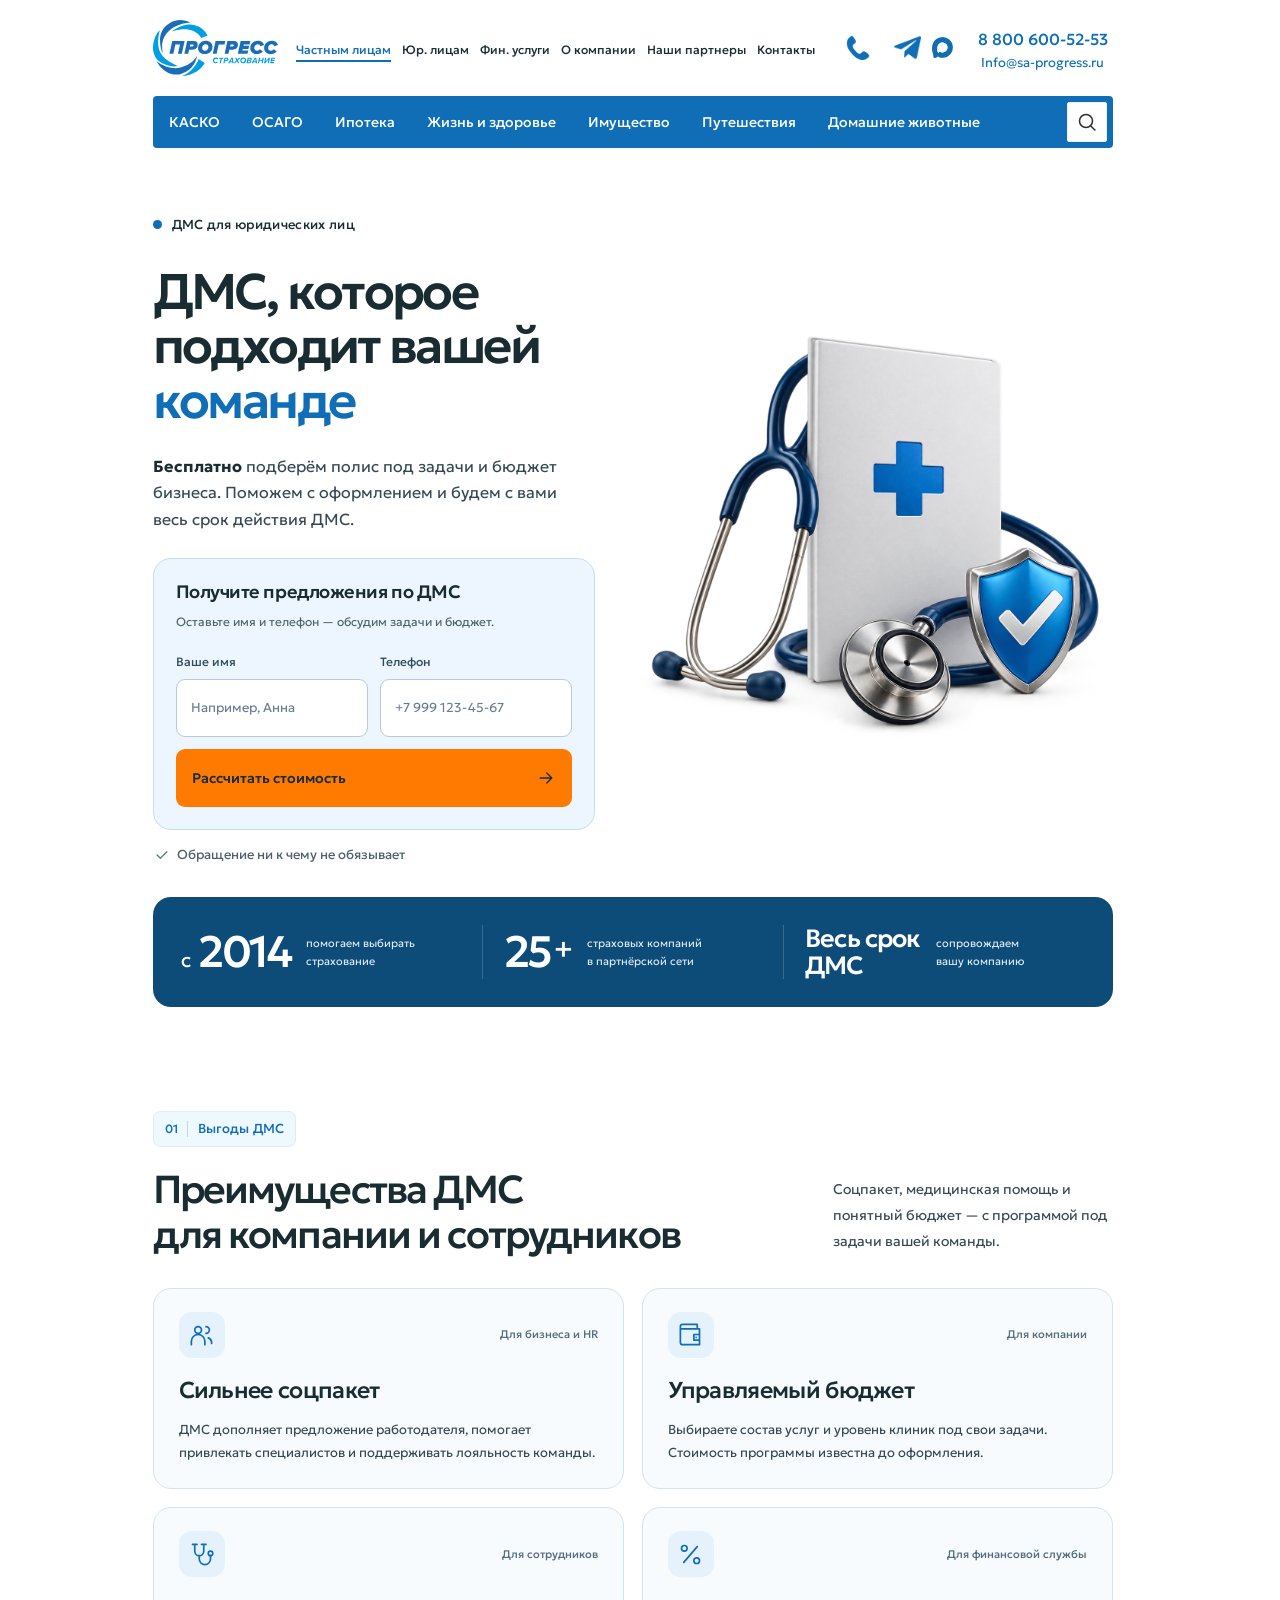
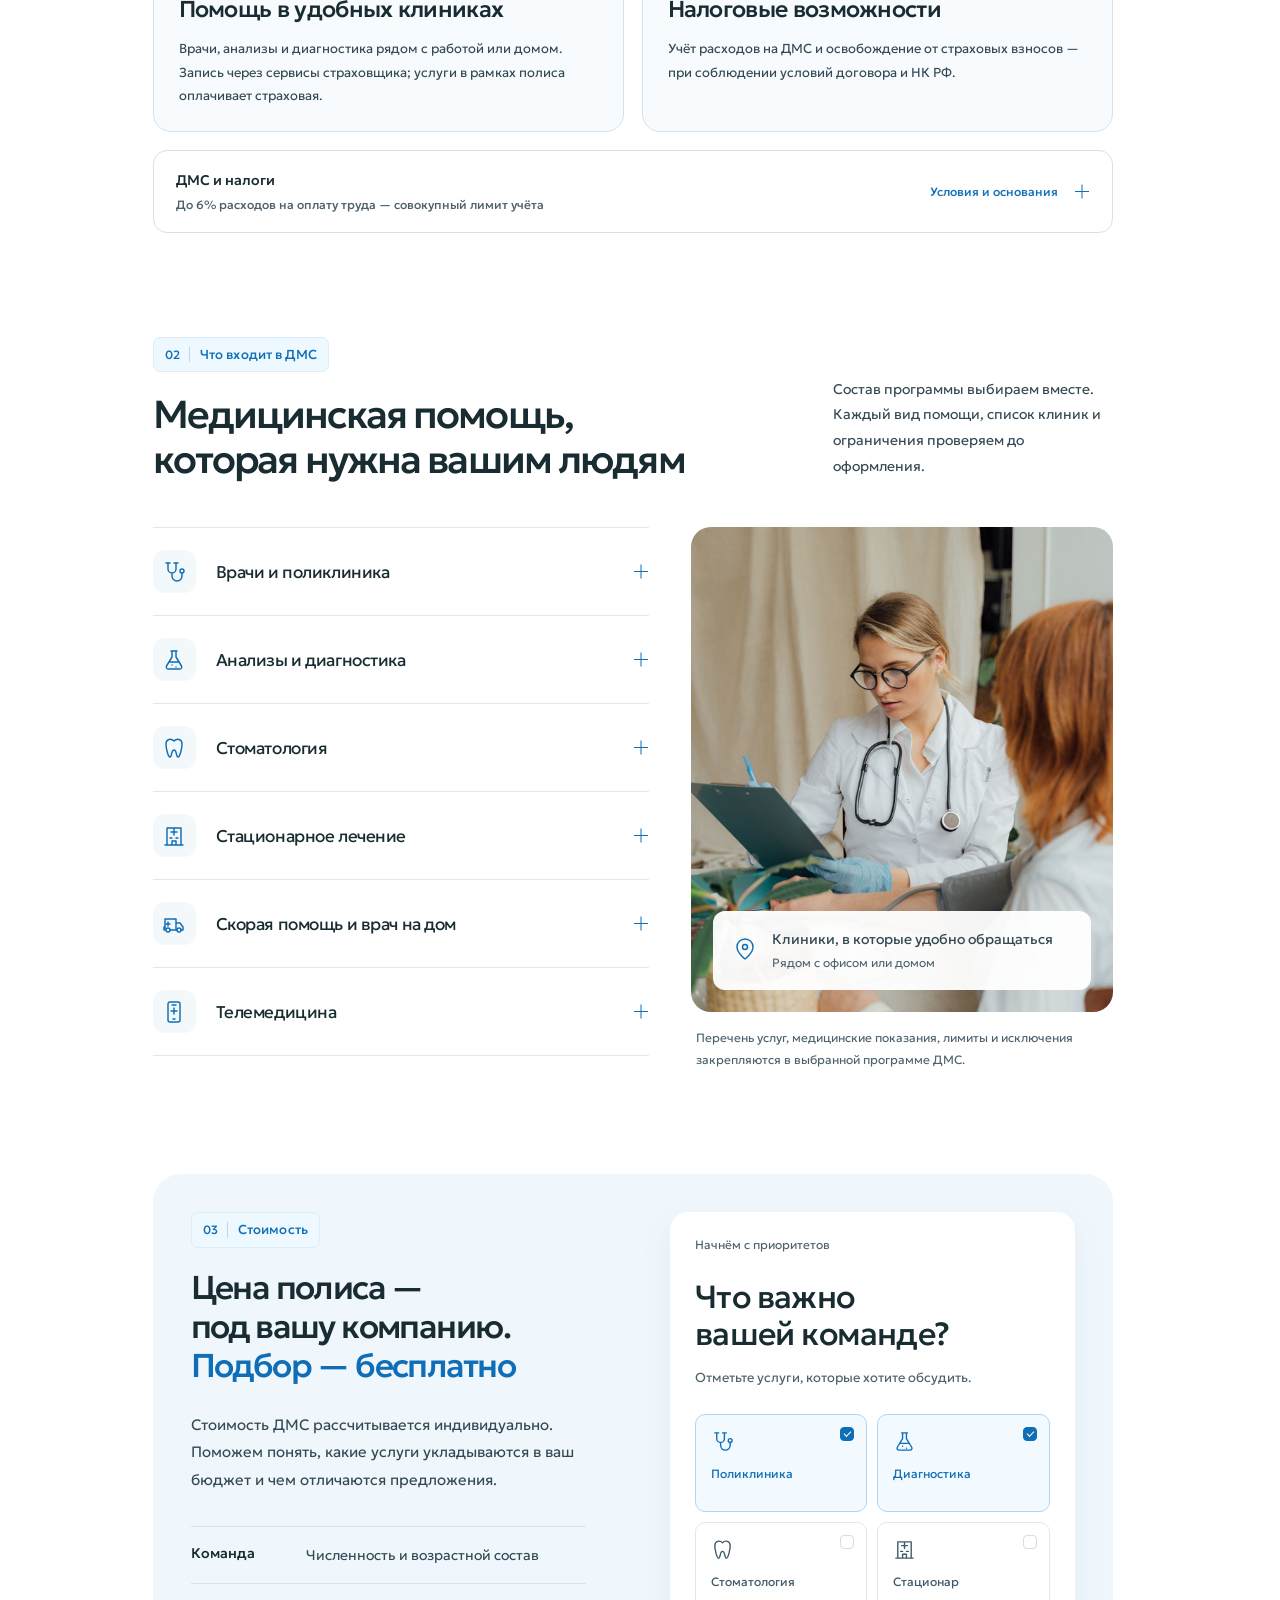
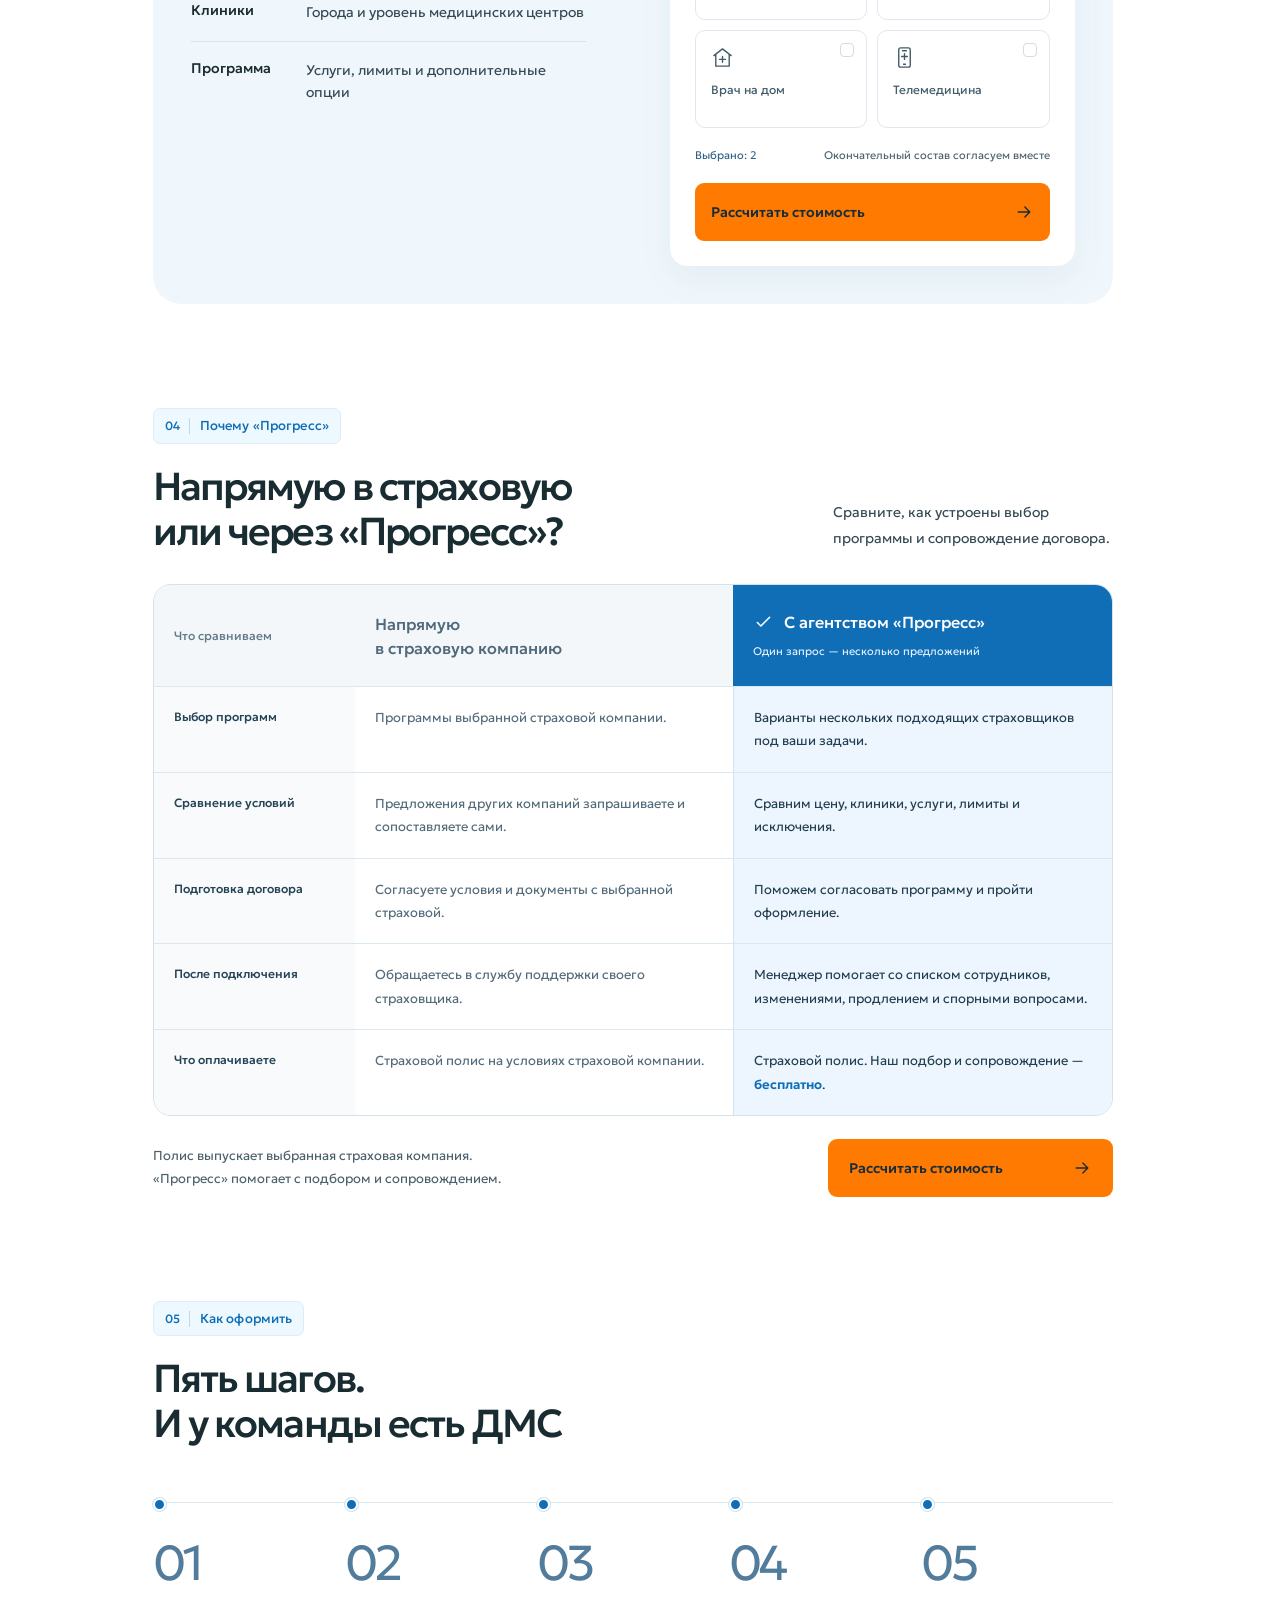
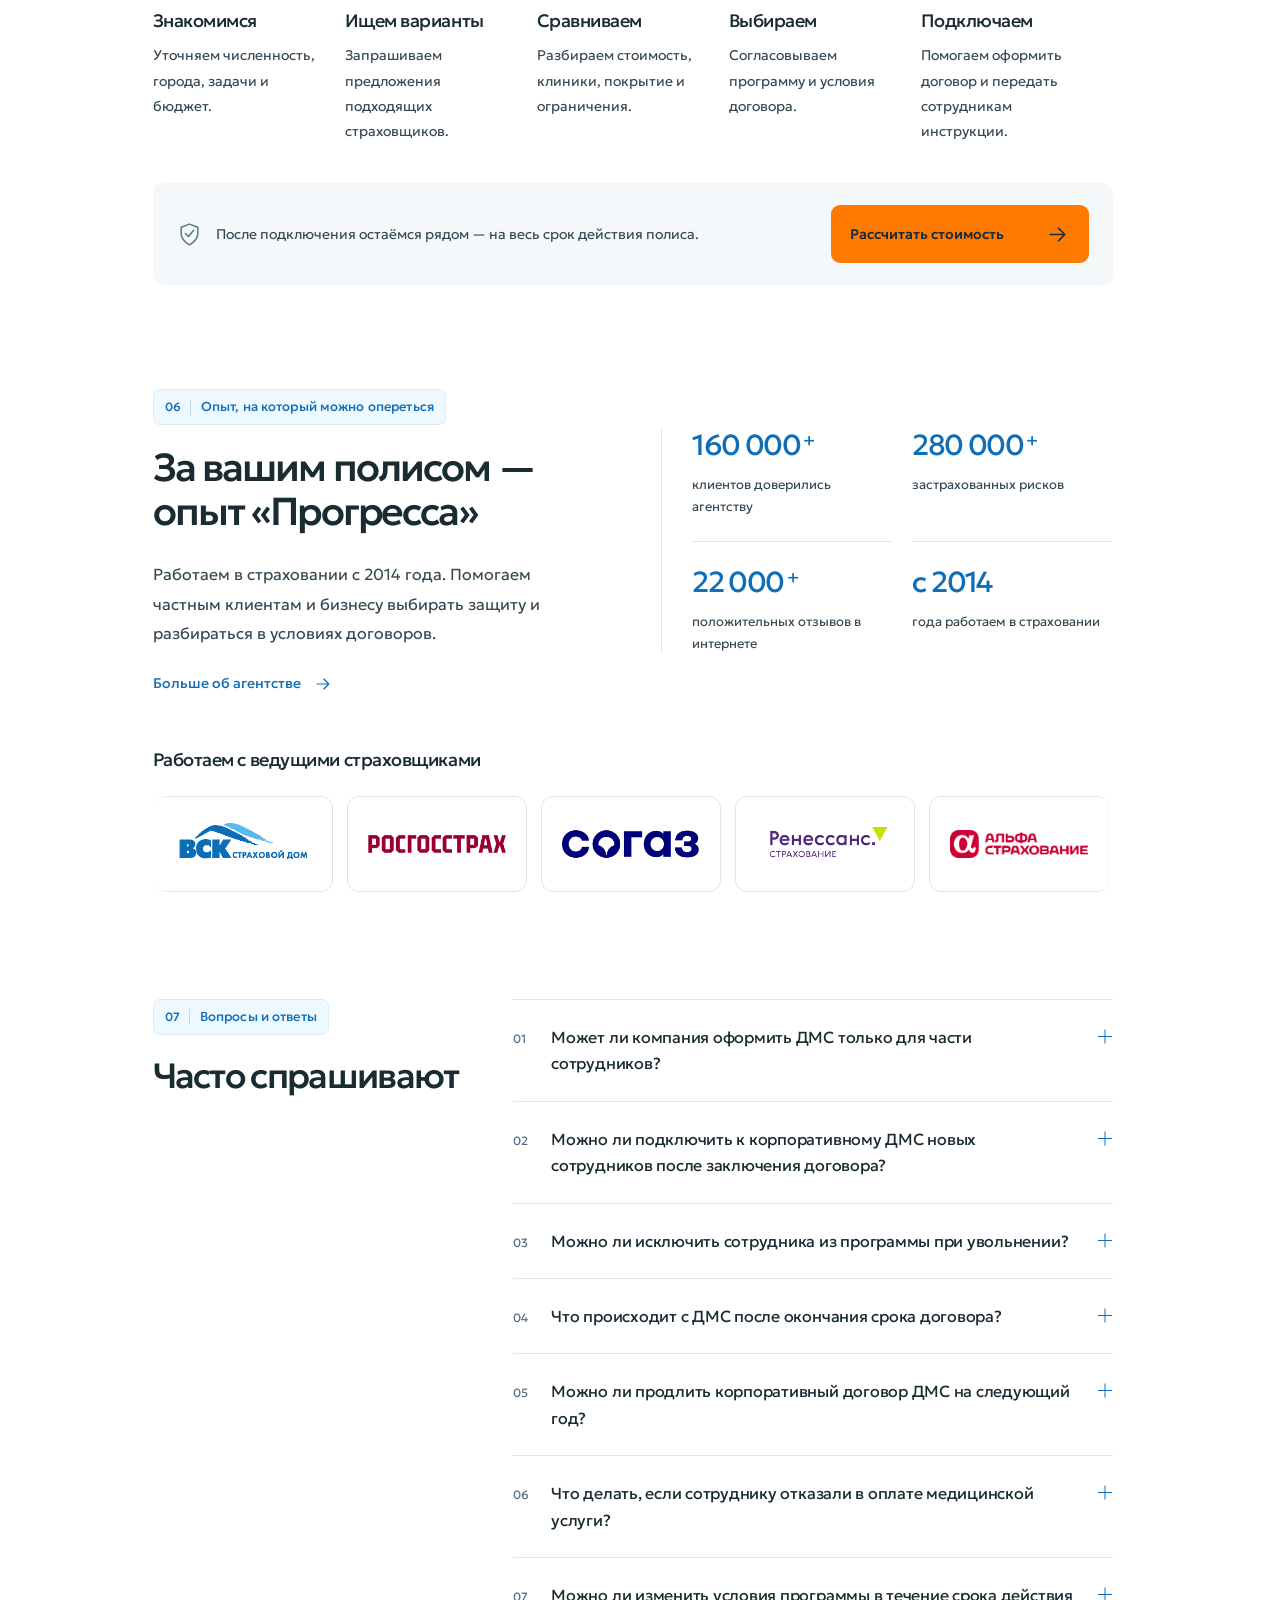
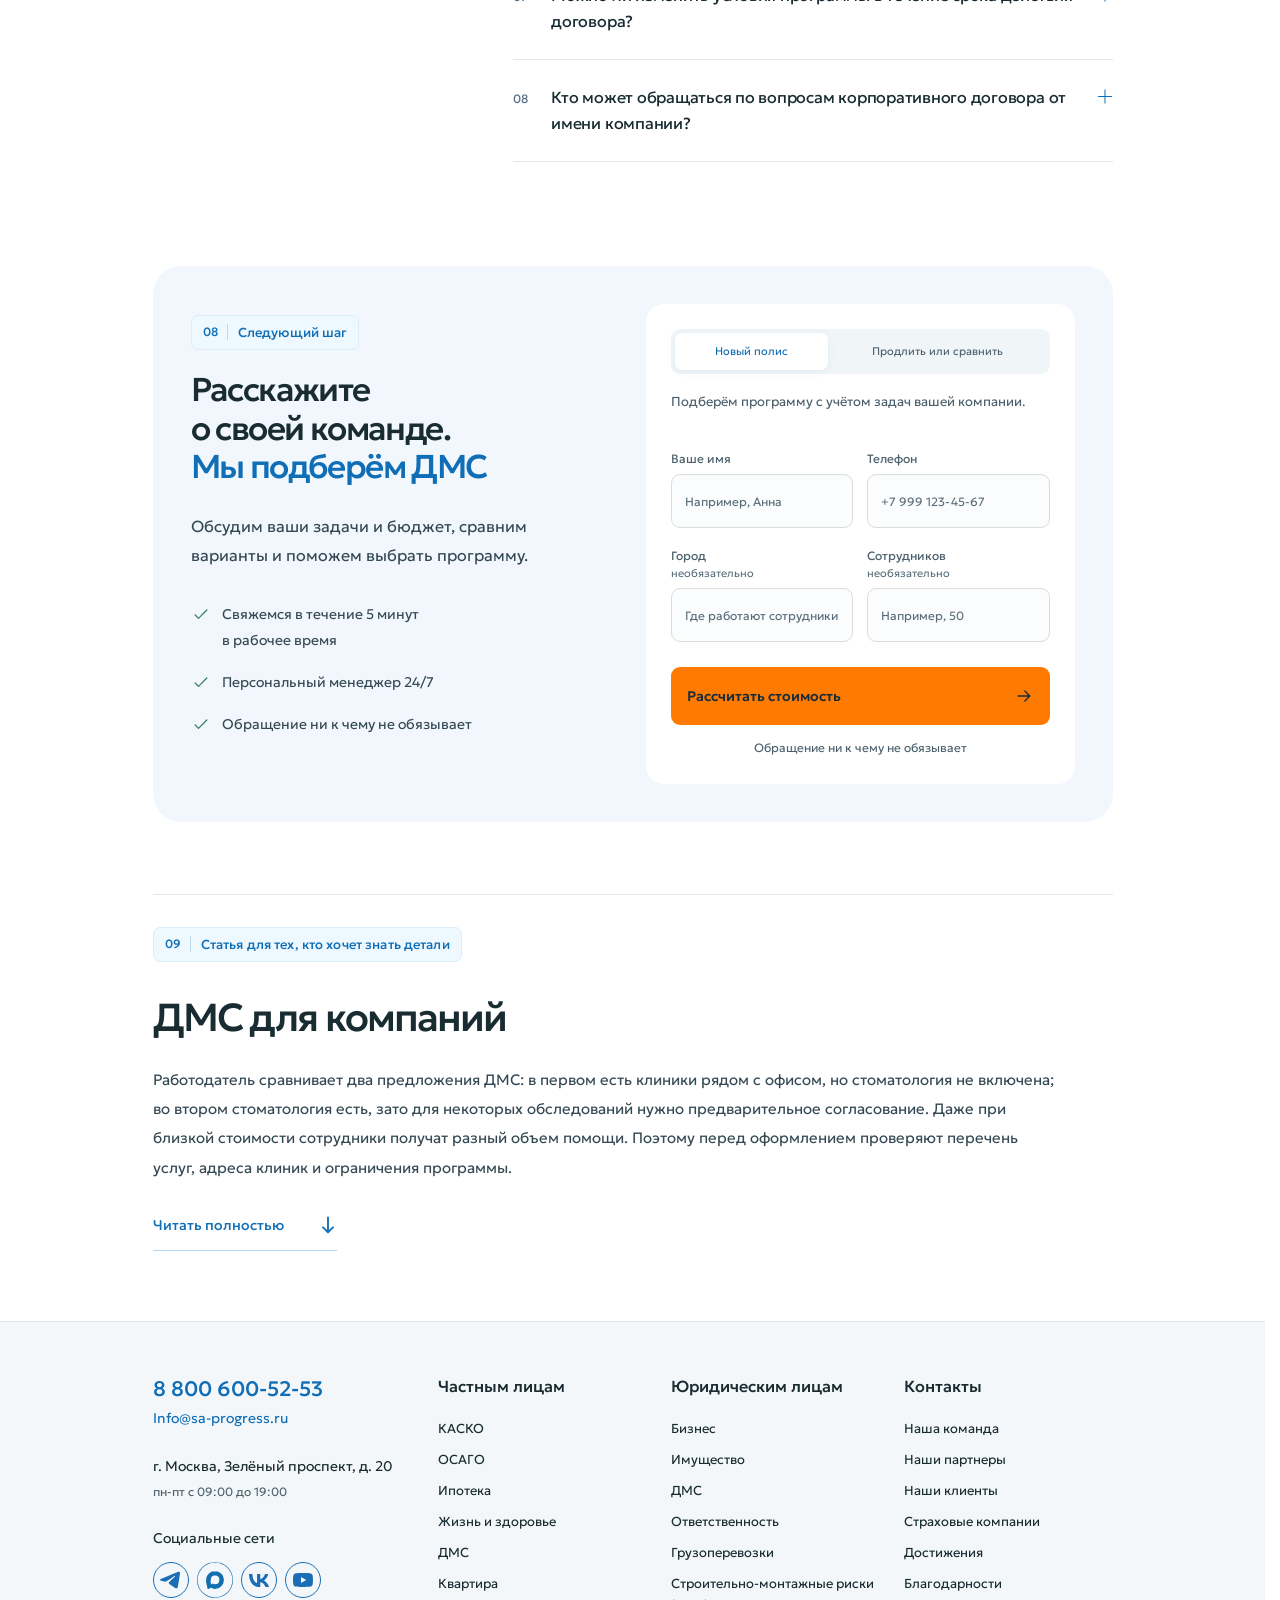
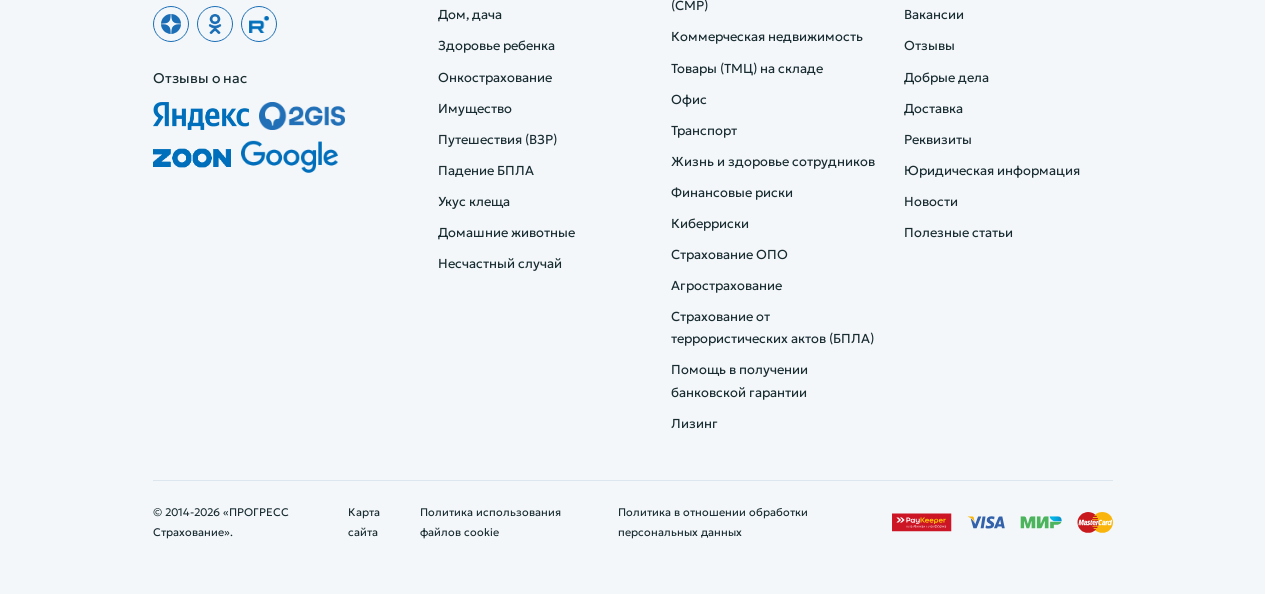
==== commit 74e931d4: "Emphasize DMS conversion and compare agency support" ====
--- a/index.html
+++ b/index.html
@@ -9,13 +9,13 @@
   <title>ДМС для вашей команды — Прогресс Страхование</title>
   <link rel="icon" href="./assets/favicon.svg" type="image/svg+xml">
   <link rel="preload" href="./assets/fonts/Geologica-Variable.ttf" as="font" type="font/ttf" crossorigin>
-  <link rel="stylesheet" href="./styles.css?v=e87f37bea617">
-  <link rel="stylesheet" href="./assets/vendor/lenis/lenis.css?v=e87f37bea617">
-  <script src="./assets/vendor/lenis/lenis.min.js?v=e87f37bea617" defer></script>
-  <script src="./scroll.js?v=e87f37bea617" defer></script>
-  <script src="./app.js?v=e87f37bea617" defer></script>
-  <script src="./assets/vendor/hystmodal/hystmodal.js?v=e87f37bea617" defer></script>
-  <script src="./site-chrome.js?v=e87f37bea617" defer></script>
+  <link rel="stylesheet" href="./styles.css?v=c7bc6a3e8c2a">
+  <link rel="stylesheet" href="./assets/vendor/lenis/lenis.css?v=c7bc6a3e8c2a">
+  <script src="./assets/vendor/lenis/lenis.min.js?v=c7bc6a3e8c2a" defer></script>
+  <script src="./scroll.js?v=c7bc6a3e8c2a" defer></script>
+  <script src="./app.js?v=c7bc6a3e8c2a" defer></script>
+  <script src="./assets/vendor/hystmodal/hystmodal.js?v=c7bc6a3e8c2a" defer></script>
+  <script src="./site-chrome.js?v=c7bc6a3e8c2a" defer></script>
 </head>
 <body>
   <div class="source-chrome source-chrome-header"><header class="header">
@@ -844,9 +844,9 @@
       <div class="hero-copy">
         <div class="eyebrow"><span class="eyebrow-mark" aria-hidden="true"></span>ДМС для юридических лиц</div>
         <h1 id="hero-title">ДМС, которое<br>подходит вашей<br><span>команде</span></h1>
-        <p class="hero-lead">Бесплатно подберём полис под задачи и бюджет бизнеса. Поможем с оформлением и будем с вами весь срок действия ДМС.</p>
-        <p class="hero-service-note"><strong>Бесплатно</strong><span>подбор и сопровождение</span></p>
-        <form class="hero-form" id="hero-form" data-lead-form novalidate>
+        <p class="hero-lead"><strong>Бесплатно</strong> подберём полис под задачи и бюджет бизнеса. Поможем с оформлением и будем с вами весь срок действия ДМС.</p>
+        <form class="hero-form" id="hero-form" data-lead-form novalidate aria-labelledby="hero-form-title">
+          <div class="hero-form-intro"><h2 id="hero-form-title">Получите предложения по ДМС</h2><p>Оставьте имя и телефон — обсудим задачи и бюджет.</p></div>
           <div class="form-row">
             <label class="field"><span>Ваше имя</span><input name="name" id="hero-name" autocomplete="given-name" placeholder="Например, Анна" required maxlength="80" aria-describedby="name-error"><small class="field-error" id="name-error"></small></label>
             <label class="field"><span>Телефон</span><input name="phone" id="hero-phone" autocomplete="tel" inputmode="tel" type="tel" placeholder="+7 999 123-45-67" required maxlength="22" aria-describedby="phone-error"><small class="field-error" id="phone-error"></small></label>
@@ -859,29 +859,23 @@
         </div>
       </div>
       <div class="hero-visual">
-        <figure class="hero-photo"><img src="./assets/images/business-insurance-composition.png" alt="Композиция о страховании бизнеса: портфель, экран с логотипом Прогресса, защитный щит и калькулятор" width="1583" height="993" fetchpriority="high"></figure>
+        <figure class="hero-photo"><img src="./assets/images/dms-medical-care.png" alt="Медицинский полис, стетоскоп и щит со знаком защиты" width="1254" height="1254" fetchpriority="high"></figure>
       </div>
       <dl class="hero-proof" aria-label="Об агентстве">
-        <div class="proof-fact"><dt>с 2014 года</dt><dd>помогаем выбирать<br>страхование</dd></div>
-        <div class="proof-fact"><dt>25+ компаний</dt><dd>в партнёрской<br>сети агентства</dd></div>
-        <div class="proof-fact"><dt>Весь срок ДМС</dt><dd>сопровождаем<br>вашу компанию</dd></div>
+        <div class="proof-fact"><dt><span class="proof-prefix">с</span> 2014</dt><dd>помогаем выбирать<br>страхование</dd></div>
+        <div class="proof-fact"><dt>25<span class="proof-plus">+</span></dt><dd>страховых компаний<br>в партнёрской сети</dd></div>
+        <div class="proof-fact"><dt class="proof-duration">Весь срок<br>ДМС</dt><dd>сопровождаем<br>вашу компанию</dd></div>
       </dl>
     </section>
     <section class="section audience-section" id="for-whom" aria-labelledby="audience-title" data-section="2">
-  <div class="section-heading benefits-heading">
-    <div><span class="section-kicker"><span class="kicker-index">01</span><span>Выгоды ДМС</span></span><h2 id="audience-title">Забота о команде.<br> Преимущества для бизнеса</h2></div>
-    <p class="section-intro">ДМС дополняет соцпакет, помогает заботиться о сотрудниках и планировать расходы на их здоровье.</p>
+  <div class="section-heading benefits-heading"><div><span class="section-kicker"><span class="kicker-index">01</span><span>Выгоды ДМС</span></span><h2 id="audience-title">Преимущества ДМС<br> для компании и сотрудников</h2></div><p class="section-intro">Соцпакет, медицинская помощь и понятный бюджет — с программой под задачи вашей команды.</p></div>
+  <div class="benefits-grid">
+    <article class="benefits-card"><div class="benefits-card-top"><span class="benefits-icon"><svg class="icon" viewBox="0 0 24 24" aria-hidden="true"><circle cx="9" cy="8" r="3"/><path d="M3 21v-3a6 6 0 0 1 12 0v3M16 5a3 3 0 0 1 0 6m2 4a5 5 0 0 1 3 5"/></svg></span><span class="benefits-audience">Для бизнеса и HR</span></div><h3>Сильнее соцпакет</h3><p>ДМС дополняет предложение работодателя, помогает привлекать специалистов и поддерживать лояльность команды.</p></article>
+    <article class="benefits-card"><div class="benefits-card-top"><span class="benefits-icon"><svg class="icon" viewBox="0 0 24 24" aria-hidden="true"><path d="M3 7V5a2 2 0 0 1 2-2h13v4M3 7h17v14H5a2 2 0 0 1-2-2V7Zm17 5h-5v5h5M17 14.5h.01"/></svg></span><span class="benefits-audience">Для компании</span></div><h3>Управляемый бюджет</h3><p>Выбираете состав услуг и уровень клиник под свои задачи. Стоимость программы известна до оформления.</p></article>
+    <article class="benefits-card"><div class="benefits-card-top"><span class="benefits-icon"><svg class="icon" viewBox="0 0 24 24" aria-hidden="true"><path d="M6 3v6a4 4 0 0 0 8 0V3M4 3h4M12 3h4M10 13v3a5 5 0 0 0 10 0v-3"/><circle cx="20" cy="11" r="2"/></svg></span><span class="benefits-audience">Для сотрудников</span></div><h3>Помощь в удобных клиниках</h3><p>Врачи, анализы и диагностика рядом с работой или домом. Запись через сервисы страховщика; услуги в рамках полиса оплачивает страховая.</p></article>
+    <article class="benefits-card"><div class="benefits-card-top"><span class="benefits-icon"><svg class="icon" viewBox="0 0 24 24" aria-hidden="true"><path d="m6 19 12-14"/><circle cx="6.5" cy="6.5" r="2.5"/><circle cx="17.5" cy="17.5" r="2.5"/></svg></span><span class="benefits-audience">Для финансовой службы</span></div><h3>Налоговые возможности</h3><p>Учёт расходов на ДМС и освобождение от страховых взносов — при соблюдении условий договора и НК РФ.</p></article>
   </div>
-  <div class="benefit-grid">
-    <article class="benefit-card"><div class="benefit-label">Для бизнеса <svg class="icon" viewBox="0 0 24 24" aria-hidden="true"><path d="M4 21V3h12v18M16 11h4v10M2 21h20M8 7h4M8 11h4M8 15h4M9 21v-3h2v3"/></svg></div><h3>Сильнее предложение<br> работодателя</h3><p>ДМС — дополнительный аргумент при найме и повод для сотрудников оставаться в команде.</p><details class="benefit-details"><summary aria-label="Подробнее о выгодах для бизнеса">Подробнее<span class="disclosure-mark" aria-hidden="true"></span></summary><ul class="clean-list"><li><svg class="icon" viewBox="0 0 24 24" aria-hidden="true"><path d="m5 12 4 4L19 6"/></svg>Программа под бюджет компании</li><li><svg class="icon" viewBox="0 0 24 24" aria-hidden="true"><path d="m5 12 4 4L19 6"/></svg>Стоимость и состав услуг известны до оформления</li><li><svg class="icon" viewBox="0 0 24 24" aria-hidden="true"><path d="m5 12 4 4L19 6"/></svg>Налоговый учёт расходов при соблюдении условий</li></ul></details></article>
-    <article class="benefit-card"><div class="benefit-label">Для HR и руководителей <svg class="icon" viewBox="0 0 24 24" aria-hidden="true"><path d="M14 2H5v20h14V7l-5-5Z M14 2v5h5M8 12h8M8 16h6"/></svg></div><h3>Меньше рутины<br> при работе с ДМС</h3><p>Берём на себя поиск и сравнение предложений, помогаем с подключением и сопровождением договора.</p><details class="benefit-details"><summary aria-label="Подробнее о выгодах для HR и руководителей">Подробнее<span class="disclosure-mark" aria-hidden="true"></span></summary><ul class="clean-list"><li><svg class="icon" viewBox="0 0 24 24" aria-hidden="true"><path d="m5 12 4 4L19 6"/></svg>Один менеджер по вопросам ДМС</li><li><svg class="icon" viewBox="0 0 24 24" aria-hidden="true"><path d="m5 12 4 4L19 6"/></svg>Помощь с изменениями списка сотрудников</li><li><svg class="icon" viewBox="0 0 24 24" aria-hidden="true"><path d="m5 12 4 4L19 6"/></svg>Поддержка при продлении и спорных ситуациях</li></ul></details></article>
-    <article class="benefit-card"><div class="benefit-label">Для сотрудников <svg class="icon" viewBox="0 0 24 24" aria-hidden="true"><path d="M6 3v6a4 4 0 0 0 8 0V3M4 3h4M12 3h4M10 13v3a5 5 0 0 0 10 0v-3"/><circle cx="20" cy="11" r="2"/></svg></div><h3>Медицинская помощь<br> в удобных клиниках</h3><p>Приёмы врачей, анализы и диагностика по программе — с понятным порядком обращения.</p><details class="benefit-details"><summary aria-label="Подробнее о выгодах для сотрудников">Подробнее<span class="disclosure-mark" aria-hidden="true"></span></summary><ul class="clean-list"><li><svg class="icon" viewBox="0 0 24 24" aria-hidden="true"><path d="m5 12 4 4L19 6"/></svg>Клиники рядом с работой или домом</li><li><svg class="icon" viewBox="0 0 24 24" aria-hidden="true"><path d="m5 12 4 4L19 6"/></svg>Запись через сервисы страховщика</li><li><svg class="icon" viewBox="0 0 24 24" aria-hidden="true"><path d="m5 12 4 4L19 6"/></svg>Услуги в рамках полиса оплачивает страховая</li></ul></details></article>
-  </div>
-  <div class="tax-benefits" aria-labelledby="tax-title">
-    <div class="tax-heading"><span class="benefit-label">Для финансовой службы</span><h3 id="tax-title">ДМС и налоги</h3></div>
-    <div class="tax-item"><strong>До 6%</strong><h4>от расходов на оплату труда</h4><span class="tax-limit-note">Совокупный лимит учёта</span></div>
-    <div class="tax-item"><strong>Без страховых взносов</strong><h4>при договоре от одного года</h4></div>
-    <details class="tax-details"><summary>Условия налогового учёта <span class="disclosure-mark" aria-hidden="true"></span></summary><div>
+  <div class="benefits-tax"><details class="tax-details"><summary><span><strong>ДМС и налоги</strong><span class="tax-summary-copy">До 6% расходов на оплату труда — совокупный лимит учёта</span></span><span class="tax-summary-action">Условия и основания<span class="disclosure-mark" aria-hidden="true"></span></span></summary><div>
       <p>Для работодателей, которые учитывают расходы при расчёте налога на прибыль.</p>
       <p>Общий лимит, в пределах которого можно учесть взносы по ДМС вместе с другими расходами, указанными в НК РФ.</p>
       <p>Взносы работодателя по ДМС освобождаются от страховых взносов при соблюдении условий. Важен срок страхования каждого сотрудника.</p>
@@ -889,9 +883,9 @@
       <p>Лимит 6% общий: он включает взносы по ДМС, предусмотренные НК РФ договоры на медицинские услуги и расходы из пункта 24.2 статьи 255. Это лимит учитываемых расходов, а не размер экономии на налоге.</p>
       <p>Если страхование работника прекращается раньше года или новый сотрудник включён на срок менее года, освобождение от страховых взносов может не применяться. Итоговый учёт зависит от условий договора и налогового режима компании.</p>
       <p class="tax-sources">Основания: <a href="https://www.consultant.ru/document/cons_doc_LAW_28165/7b1ea255e5f4f1ac2bb055d2d61a28b4a03f6856/" target="_blank" rel="noopener">ст. 255, п. 16 НК РФ</a>; <a href="https://www.consultant.ru/document/cons_doc_LAW_28165/30e4690deae106140c96017db18054a3175e14f6/" target="_blank" rel="noopener">ст. 422, п. 1, подп. 5 НК РФ</a>; <a href="https://www.nalog.gov.ru/rn77/news/activities_fts/15685469/" target="_blank" rel="noopener">разъяснение ФНС о сроке страхования</a>.</p>
-    </div></details>
-  </div>
+    </div></details></div>
 </section>
+
 
 <section class="section coverage-section" id="coverage" aria-labelledby="coverage-title" data-section="3">
   <div class="section-heading"><div><span class="section-kicker"><span class="kicker-index">02</span><span>Что входит в ДМС</span></span><h2 id="coverage-title">Медицинская помощь,<br> которая нужна вашим людям</h2></div><p class="section-intro">Состав программы выбираем вместе. Каждый вид помощи, список клиник и ограничения проверяем до оформления.</p></div>
@@ -928,9 +922,15 @@
 </section>
 
 <section class="section agency-section" id="agency" aria-labelledby="agency-title" data-section="5">
-  <div class="agency-surface"><div class="agency-main"><span class="section-kicker"><span class="kicker-index">04</span><span>Почему «Прогресс»</span></span><h2 id="agency-title">На вашей стороне.<br> От первого вопроса<br> до продления ДМС</h2><p>Мы — страховое агентство. Подбираем решение под интересы вашей компании и помогаем взаимодействовать со страховщиком.</p><div class="agency-cost"><strong>Бесплатно</strong><span>подбор и сопровождение.<br> Вы оплачиваете только полис.</span></div></div>
-    <div class="agency-reasons"><article><span class="reason-number">01</span><div><h3>Один запрос — несколько предложений</h3><p>Обратимся к подходящим страховщикам и соберём варианты. Вам не придётся повторять задачу каждой компании.</p></div></article><article><span class="reason-number">02</span><div><h3>Сравнение, в котором всё понятно</h3><p>Сопоставим цену, клиники, услуги и ограничения. Объясним отличия, которые легко пропустить в условиях полиса.</p></div></article><article><span class="reason-number">03</span><div><h3>Поддержка после оформления</h3><p>Поможем с вопросами по договору, изменениями и спорными ситуациями со страховой компанией. В первую очередь — в ваших интересах.</p></div></article></div>
-  </div>
+  <div class="section-heading comparison-heading"><div><span class="section-kicker"><span class="kicker-index">04</span><span>Почему «Прогресс»</span></span><h2 id="agency-title">Напрямую в страховую<br> или через «Прогресс»?</h2></div><p class="section-intro">Сравните, как устроены выбор программы и сопровождение договора.</p></div>
+  <div class="comparison-table-wrap"><table class="agency-comparison"><caption class="sr-only">Сравнение самостоятельного обращения в страховую компанию и подбора ДМС через агентство Прогресс</caption><colgroup><col class="comparison-criteria-col"><col><col></colgroup><thead><tr><th scope="col">Что сравниваем</th><th scope="col">Напрямую<br>в страховую компанию</th><th scope="col" class="progress-cell"><span class="comparison-brand"><svg class="icon" viewBox="0 0 24 24" aria-hidden="true"><path d="m5 12 4 4L19 6"/></svg>С агентством «Прогресс»</span><small>Один запрос — несколько предложений</small></th></tr></thead><tbody>
+    <tr><th scope="row">Выбор программ</th><td><span class="comparison-mobile-label" aria-hidden="true">Напрямую</span>Программы выбранной страховой компании.</td><td class="progress-cell"><span class="comparison-mobile-label" aria-hidden="true">С «Прогрессом»</span>Варианты нескольких подходящих страховщиков под ваши задачи.</td></tr>
+    <tr><th scope="row">Сравнение условий</th><td><span class="comparison-mobile-label" aria-hidden="true">Напрямую</span>Предложения других компаний запрашиваете и сопоставляете сами.</td><td class="progress-cell"><span class="comparison-mobile-label" aria-hidden="true">С «Прогрессом»</span>Сравним цену, клиники, услуги, лимиты и исключения.</td></tr>
+    <tr><th scope="row">Подготовка договора</th><td><span class="comparison-mobile-label" aria-hidden="true">Напрямую</span>Согласуете условия и документы с выбранной страховой.</td><td class="progress-cell"><span class="comparison-mobile-label" aria-hidden="true">С «Прогрессом»</span>Поможем согласовать программу и пройти оформление.</td></tr>
+    <tr><th scope="row">После подключения</th><td><span class="comparison-mobile-label" aria-hidden="true">Напрямую</span>Обращаетесь в службу поддержки своего страховщика.</td><td class="progress-cell"><span class="comparison-mobile-label" aria-hidden="true">С «Прогрессом»</span>Менеджер помогает со списком сотрудников, изменениями, продлением и спорными вопросами.</td></tr>
+    <tr><th scope="row">Что оплачиваете</th><td><span class="comparison-mobile-label" aria-hidden="true">Напрямую</span>Страховой полис на условиях страховой компании.</td><td class="progress-cell"><span class="comparison-mobile-label" aria-hidden="true">С «Прогрессом»</span>Страховой полис. Наш подбор и сопровождение — <strong>бесплатно</strong>.</td></tr>
+  </tbody></table></div>
+  <div class="comparison-after"><p>Полис выпускает выбранная страховая компания.<br>«Прогресс» помогает с подбором и сопровождением.</p><button class="button-primary" type="button" data-open-lead data-context="agency" aria-haspopup="dialog" aria-controls="lead-dialog"><span>Рассчитать стоимость</span><svg class="icon" viewBox="0 0 24 24" aria-hidden="true"><path d="M5 12h14M13 6l6 6-6 6"/></svg></button></div>
 </section>
 
 <section class="section process-section" id="process" aria-labelledby="process-title" data-section="6">
--- a/styles.css
+++ b/styles.css
@@ -336,6 +336,205 @@
 }
 @media(max-width:375px){.hero,.section{padding-left:10px;padding-right:10px}}
 @media(max-width:359px){.hero-service-note{font-size:11px}.hero-service-note strong{font-size:15px}.tax-benefits{padding-left:16px;padding-right:16px;column-gap:14px}.tax-item{padding-left:14px}.tax-item>strong{font-size:20px}}
+
+/* Main-version annotations, 28 October 2026. */
+:root{--cta:#ff7a00;--cta-hover:#ef6b00;--cta-ink:#172d3b}
+.button-primary{background:var(--cta);color:var(--cta-ink);font-weight:550;box-shadow:none}
+.button-primary:hover{background:var(--cta-hover)}
+.button-primary:focus-visible{outline:3px solid var(--blue);outline-offset:4px}
+#hero-form .button-primary,#price .button-primary,#process .button-primary,#request-form .button-primary,.lead-dialog .button-primary{min-height:58px;font-size:14px;font-weight:550}
+.button-primary svg,.button-primary .icon{color:inherit}
+.hero-lead strong{font-weight:700;color:var(--ink)}
+#hero-form{padding:23px 24px 24px;border:1px solid #c4ddef;border-radius:18px;background:#edf6fe;margin-top:26px}
+.hero-form-intro{margin-bottom:20px}
+.hero-form-intro h2{font-size:19px;line-height:1.35;letter-spacing:-.025em;font-weight:550;margin:0;color:var(--ink)}
+.hero-form-intro p{font-size:12px;line-height:1.7;margin:8px 0 0;color:var(--secondary-copy)}
+#hero-form .field>span{font-size:12px;font-weight:450;line-height:1.5;margin-bottom:8px;color:#304e61}
+#hero-form .field input{height:58px;background:#fff;border-color:#b5ccdd;border-radius:9px;font-size:13px;letter-spacing:0;padding:0 14px}
+#hero-form .field input:hover{border-color:#7ea7c4}
+#hero-form .field input:focus{border-color:var(--blue)}
+#hero-form .field input::placeholder{color:#667f8e}
+#hero-form .field input[aria-invalid=true]{border-color:#b94128}
+#hero-form .form-row>.button-primary{margin-top:0}
+.hero-assurance{margin-top:15px}
+.hero-visual{align-self:center}
+.hero-photo{max-width:570px;margin-inline:auto}
+.hero-photo img{height:auto;object-fit:contain;object-position:center}
+.hero-proof{background:#0d4b79;border:0;border-radius:18px;padding:28px;margin-top:32px;gap:0}
+.hero-proof .proof-fact{display:flex;align-items:center;gap:19px;min-width:0;padding:0 27px;border-left:1px solid #ffffff30}
+.hero-proof .proof-fact:first-child{padding-left:0;border-left:0}
+.hero-proof .proof-fact:last-child{padding-right:0}
+.hero-proof dt{font-size:48px;line-height:1.05;letter-spacing:-.055em;font-weight:550;color:#fff;white-space:nowrap}
+.hero-proof dt::before{display:none}
+.hero-proof dt .proof-prefix{font-size:23px;font-weight:400;letter-spacing:0}
+.hero-proof dt .proof-plus{font-size:29px;vertical-align:8px;margin-left:3px}
+.hero-proof dt.proof-duration{font-size:28px;line-height:1.08;letter-spacing:-.035em}
+.hero-proof dd{font-size:12px;line-height:1.65;color:#dfecf5;margin:0;font-weight:350}
+
+/* Benefits are readable without opening three separate disclosures. */
+.benefits-heading{margin-bottom:30px}
+.benefits-heading h2{max-width:760px}
+.benefits-grid{display:grid;grid-template-columns:repeat(2,minmax(0,1fr));gap:18px}
+.benefits-card{padding:25px 28px 27px;border:1px solid #d4e2ec;border-radius:18px;background:#f7fbfe;min-width:0}
+.benefits-card-top{display:flex;align-items:center;justify-content:space-between;gap:18px;margin-bottom:18px}
+.benefits-icon{display:grid;place-items:center;width:46px;height:46px;border-radius:13px;background:#e5f2fc;color:var(--blue);flex-shrink:0}
+.benefits-icon .icon{width:27px;height:27px;stroke-width:1.5}
+.benefits-audience{font-size:11px;font-weight:450;color:#536d7d;line-height:1.5;text-align:right}
+.benefits-card h3{font-size:25px;line-height:1.3;font-weight:500;letter-spacing:-.03em;margin:0 0 12px}
+.benefits-card>p{font-size:14px;line-height:1.8;margin:0;color:var(--body-copy);max-width:570px}
+.benefits-tax{margin-top:18px;border:1px solid #d4e2ec;border-radius:14px;background:#fff;overflow:hidden}
+.benefits-tax .tax-details{border:0}
+.benefits-tax .tax-details summary{padding:18px 22px;gap:25px;font-size:13px;line-height:1.6;color:var(--blue)}
+.benefits-tax .tax-details summary>span:first-child{display:flex;flex-direction:column;gap:3px}
+.benefits-tax .tax-details summary strong{font-size:14px;font-weight:500;color:var(--ink)}
+.tax-summary-copy{font-size:12px;color:var(--secondary-copy)}
+.tax-summary-action{display:flex;align-items:center;gap:16px;flex-shrink:0;font-size:12px;font-weight:450}
+.benefits-tax .tax-details>div{padding:0 22px 22px;max-width:none;border-top:1px solid #e2ebf1}
+.benefits-tax .tax-details>div>p:first-child{padding-top:18px}
+.benefits-tax .tax-details[open] .disclosure-mark::after{transform:rotate(0)}
+.benefits-tax summary:focus-visible{outline-offset:-4px}
+
+/* Compare actual ways of buying DMS, without disparaging insurers. */
+.comparison-heading{margin-bottom:30px}
+.comparison-heading h2{max-width:750px}
+.comparison-table-wrap{border:1px solid #d4e2ec;border-radius:18px;overflow:hidden}
+.agency-comparison{border-collapse:separate;border-spacing:0;width:100%;table-layout:fixed;text-align:left}
+.comparison-criteria-col{width:21%}
+.agency-comparison th,.agency-comparison td{padding:21px 24px;vertical-align:top;border-bottom:1px solid #dce8f0;font-size:14px;line-height:1.8;font-weight:350}
+.agency-comparison thead th{background:#f3f7fa;color:#506a7c;font-size:17px;line-height:1.5;font-weight:500;vertical-align:middle;padding-block:25px}
+.agency-comparison thead th:first-child{font-size:12px;font-weight:450;color:#627988}
+.agency-comparison thead th.progress-cell{background:var(--blue);color:#fff}
+.comparison-brand{display:flex;align-items:center;gap:10px}
+.comparison-brand .icon{width:21px;height:21px;stroke-width:1.8}
+.agency-comparison thead small{display:block;margin-top:9px;color:#e6f3ff;font-size:11px;line-height:1.6;font-weight:350}
+.agency-comparison tbody th{background:#f8fafc;font-weight:500;color:#244354;font-size:13px}
+.agency-comparison tbody td{color:#536b7a;background:#fff}
+.agency-comparison tbody td.progress-cell{background:#edf6fe;color:#233e50;border-left:1px solid #d1e4f2}
+.agency-comparison tbody td strong{font-weight:600;color:var(--blue)}
+.agency-comparison tbody tr:last-child>*{border-bottom:0}
+.comparison-mobile-label{display:none}
+.comparison-after{display:flex;align-items:center;justify-content:space-between;gap:35px;padding-top:23px}
+.comparison-after p{font-size:13px;line-height:1.75;color:var(--secondary-copy);margin:0}
+.comparison-after .button-primary{width:285px;min-height:58px;flex-shrink:0;font-size:14px;padding-inline:21px}
+
+@media(min-width:1600px){
+  #hero-form .form-row{grid-template-columns:1fr 1.12fr 1.45fr}
+  #hero-form .form-row>.button-primary{margin-top:26px;font-size:13px}
+  .hero-form-intro h2{font-size:20px}
+  .hero-photo{max-width:610px}
+  .hero-proof .proof-fact{gap:26px}
+  .hero-proof dt{font-size:55px}
+  .hero-proof dd{font-size:13px}
+  .hero-proof dt.proof-duration{font-size:32px}
+}
+@media(min-width:900px) and (max-width:1599px){
+  #hero-form{padding:21px 22px 22px}
+  .hero-form-intro h2{font-size:18px}
+  .hero-form-intro p{font-size:12px}
+  .hero-proof .proof-fact{padding-inline:21px;gap:16px}
+  .hero-proof dt{font-size:44px}
+  .hero-proof dt .proof-prefix{font-size:20px}
+  .hero-proof dt.proof-duration{font-size:25px}
+  .hero-proof dd{font-size:11px}
+  .benefits-card{padding:23px 25px 24px}
+  .benefits-card h3{font-size:23px}
+  .benefits-card>p{font-size:13px}
+  .agency-comparison th,.agency-comparison td{padding:19px 20px;font-size:13px}
+  .agency-comparison thead th{font-size:16px}
+  .agency-comparison tbody th{font-size:12px}
+}
+@media(min-width:640px) and (max-width:899px){
+  #hero-form{padding:19px 18px 20px;margin-top:23px}
+  .hero-form-intro{margin-bottom:17px}
+  .hero-form-intro h2{font-size:17px}
+  .hero-form-intro p{font-size:11px}
+  #hero-form .form-row{gap:10px}
+  #hero-form .field input{font-size:12px;padding-inline:10px;height:53px}
+  #hero-form .button-primary{font-size:13px;min-height:55px}
+  .hero-proof{padding:25px 24px}
+  .hero-proof .proof-fact{display:block;padding-inline:20px}
+  .hero-proof dt{font-size:43px;min-height:49px}
+  .hero-proof dt.proof-duration{font-size:24px;line-height:1.1}
+  .hero-proof dd{margin-top:12px;font-size:11px}
+  .benefits-card{padding:23px}
+  .benefits-card h3{font-size:22px}
+  .benefits-card>p{font-size:13px}
+  .benefits-card-top{margin-bottom:16px}
+  .benefits-audience{font-size:10px;max-width:140px}
+  .comparison-criteria-col{width:19%}
+  .agency-comparison th,.agency-comparison td{padding:17px 16px;font-size:12px;line-height:1.8}
+  .agency-comparison tbody th{font-size:12px}
+  .agency-comparison thead th{font-size:14px}
+  .agency-comparison thead th:first-child{font-size:11px}
+  .comparison-brand{gap:7px}
+  .comparison-brand .icon{width:17px;height:17px}
+  .agency-comparison thead small{font-size:10px}
+  .comparison-after p{font-size:12px}
+  .comparison-after .button-primary{width:245px;font-size:13px}
+}
+@media(max-width:639px){
+  .hero-visual{margin-top:24px}
+  .hero-photo{max-width:365px}
+  .hero-mobile-cta{margin-top:22px;min-height:59px;font-size:14px;font-weight:550;color:var(--cta-ink)}
+  .hero-assurance{margin-top:13px}
+  .hero-proof{padding:4px 21px;margin-top:25px;border-radius:15px}
+  .hero-proof .proof-fact,.hero-proof .proof-fact:first-child,.hero-proof .proof-fact:last-child{display:grid;grid-template-columns:1fr 1fr;align-items:center;gap:20px;padding:22px 0;border-left:0;border-bottom:1px solid #ffffff30}
+  .hero-proof .proof-fact:last-child{border-bottom:0}
+  .hero-proof dt{font-size:43px;min-height:0;line-height:1.1}
+  .hero-proof dt .proof-prefix{font-size:19px}
+  .hero-proof dt .proof-plus{font-size:27px;vertical-align:7px}
+  .hero-proof dt.proof-duration{font-size:24px;line-height:1.1}
+  .hero-proof dd{font-size:12px;margin:0}
+  .benefits-heading h2 br{display:none}
+  .benefits-grid{grid-template-columns:1fr;gap:14px}
+  .benefits-card{padding:22px 23px}
+  .benefits-card-top{margin-bottom:17px}
+  .benefits-icon{width:43px;height:43px;border-radius:12px}
+  .benefits-icon .icon{width:25px;height:25px}
+  .benefits-audience{font-size:10px}
+  .benefits-card h3{font-size:23px;margin-bottom:11px}
+  .benefits-card>p{font-size:14px;line-height:1.8}
+  .benefits-tax{margin-top:16px;border-radius:14px}
+  .benefits-tax .tax-details summary{display:block;padding:18px 20px}
+  .benefits-tax .tax-details summary strong{font-size:14px}
+  .tax-summary-copy{font-size:11px;line-height:1.7}
+  .tax-summary-action{justify-content:space-between;margin-top:13px;font-size:12px}
+  .benefits-tax .tax-details>div{padding:0 20px 20px}
+  .comparison-heading h2{font-size:30px}
+  .comparison-heading h2 br{display:none}
+  .comparison-table-wrap{overflow:visible;border-radius:15px}
+  .agency-comparison{display:block}
+  .agency-comparison thead{position:absolute;width:1px;height:1px;overflow:hidden;clip:rect(0,0,0,0);white-space:nowrap}
+  .agency-comparison colgroup{display:none}
+  .agency-comparison tbody{display:block}
+  .agency-comparison tr{display:grid;grid-template-columns:repeat(2,minmax(0,1fr))}
+  .agency-comparison tbody th{grid-column:1/-1;padding:14px 17px;font-size:14px;line-height:1.55;background:#f2f6fa;border-bottom:1px solid #dce8f0}
+  .agency-comparison tbody td{padding:16px;font-size:13px;line-height:1.75;border-bottom:1px solid #dce8f0}
+  .agency-comparison tbody td.progress-cell{border-left:1px solid #d1e4f2}
+  .comparison-mobile-label{display:block;margin-bottom:8px;font-size:10px;line-height:1.5;font-weight:500;color:#627c8c}
+  .progress-cell .comparison-mobile-label{color:var(--blue)}
+  .agency-comparison tbody tr:first-child th{border-radius:14px 14px 0 0}
+  .agency-comparison tbody tr:last-child td:nth-child(2){border-radius:0 0 0 14px}
+  .agency-comparison tbody tr:last-child td:last-child{border-radius:0 0 14px 0}
+  .agency-comparison tbody tr:last-child>th{border-bottom:1px solid #dce8f0}
+  .comparison-after{display:flex;flex-direction:column;align-items:stretch;gap:19px;padding-top:20px}
+  .comparison-after p{font-size:12px;line-height:1.8}
+  .comparison-after .button-primary{width:100%;min-height:58px;font-size:14px}
+  #price .button-primary,#process .button-primary,#request-form .button-primary,.lead-dialog .button-primary{font-size:13px;min-height:56px}
+}
+@media(max-width:359px){
+  .hero-proof{padding-inline:17px}
+  .hero-proof .proof-fact{gap:15px}
+  .hero-proof dt{font-size:37px}
+  .hero-proof dt.proof-duration{font-size:22px}
+  .hero-proof dd{font-size:11px}
+  .benefits-card{padding:21px}
+  .benefits-card h3{font-size:21px}
+  .benefits-tax .tax-details summary{padding-inline:17px}
+  .benefits-tax .tax-details>div{padding-inline:17px}
+  .agency-comparison tbody td{padding:14px;font-size:12px}
+  .comparison-heading h2{font-size:28px}
+}
 
 :root{--hystmodal-speed: .2s;--hystmodal-zindex: 70}.source-chrome .hystmodal{position:fixed;top:0;left:0;width:100%;height:100%;overflow:hidden;overflow-y:auto;-webkit-overflow-scrolling:touch;pointer-events:none;display:grid;grid-template-columns:100%;grid-template-rows:0px min-content 0px;justify-content:center;align-content:space-between;visibility:hidden;scrollbar-width:none;-ms-overflow-style:none}.source-chrome .hystmodal::-webkit-scrollbar{display:none}.source-chrome .hystmodal:before{position:fixed;top:0;left:0;width:100%;height:100%;content:"";display:block;background-color:#000;opacity:0;pointer-events:none}.source-chrome .hystmodal--animated:before{transition:opacity var(--hystmodal-speed) ease}.source-chrome .hystmodal--active:before{opacity:.6}.source-chrome .hystmodal--moved,.source-chrome .hystmodal--active{opacity:1;pointer-events:none;visibility:visible}.source-chrome .hystmodal--active{pointer-events:auto}.source-chrome .hystmodal__wrap{display:block;min-width:0;grid-row:2 / 3}.source-chrome .hystmodal__window{min-width:0;grid-row:2 / 3;position:relative;z-index:10;box-sizing:border-box;flex-shrink:0;flex-grow:0;background:#fff;width:600px;max-width:100%;overflow:visible;transform:scale(.95);opacity:0;margin:50px auto}.source-chrome .hystmodal__window--loading{min-height:400px;background-image:url("data:image/svg+xml,%0A%3Csvg width='105' height='105' viewBox='0 0 105 105' xmlns='http://www.w3.org/2000/svg' fill='%23aaa'%3E%3Ccircle cx='12.5' cy='12.5' r='12.5'%3E%3Canimate attributeName='fill-opacity' begin='0s' dur='1s' values='1;.2;1' calcMode='linear' repeatCount='indefinite' /%3E%3C/circle%3E%3Ccircle cx='12.5' cy='52.5' r='12.5' fill-opacity='.5'%3E%3Canimate attributeName='fill-opacity' begin='100ms' dur='1s' values='1;.2;1' calcMode='linear' repeatCount='indefinite' /%3E%3C/circle%3E%3Ccircle cx='52.5' cy='12.5' r='12.5'%3E%3Canimate attributeName='fill-opacity' begin='300ms' dur='1s' values='1;.2;1' calcMode='linear' repeatCount='indefinite' /%3E%3C/circle%3E%3Ccircle cx='52.5' cy='52.5' r='12.5'%3E%3Canimate attributeName='fill-opacity' begin='600ms' dur='1s' values='1;.2;1' calcMode='linear' repeatCount='indefinite' /%3E%3C/circle%3E%3Ccircle cx='92.5' cy='12.5' r='12.5'%3E%3Canimate attributeName='fill-opacity' begin='800ms' dur='1s' values='1;.2;1' calcMode='linear' repeatCount='indefinite' /%3E%3C/circle%3E%3Ccircle cx='92.5' cy='52.5' r='12.5'%3E%3Canimate attributeName='fill-opacity' begin='400ms' dur='1s' values='1;.2;1' calcMode='linear' repeatCount='indefinite' /%3E%3C/circle%3E%3Ccircle cx='12.5' cy='92.5' r='12.5'%3E%3Canimate attributeName='fill-opacity' begin='700ms' dur='1s' values='1;.2;1' calcMode='linear' repeatCount='indefinite' /%3E%3C/circle%3E%3Ccircle cx='52.5' cy='92.5' r='12.5'%3E%3Canimate attributeName='fill-opacity' begin='500ms' dur='1s' values='1;.2;1' calcMode='linear' repeatCount='indefinite' /%3E%3C/circle%3E%3Ccircle cx='92.5' cy='92.5' r='12.5'%3E%3Canimate attributeName='fill-opacity' begin='200ms' dur='1s' values='1;.2;1' calcMode='linear' repeatCount='indefinite' /%3E%3C/circle%3E%3C/svg%3E%0A");background-position:50%;background-repeat:no-repeat;background-size:48px}.source-chrome .hystmodal--animated .hystmodal__window{transition:transform var(--hystmodal-speed) ease 0s,opacity var(--hystmodal-speed) ease 0s}.source-chrome .hystmodal--active .hystmodal__window{transform:none;opacity:1}.source-chrome .hystmodal__close{position:absolute;z-index:10;top:15px;right:15px;display:block;width:25px;height:25px;background-color:transparent;background-position:center center;background-repeat:no-repeat;background-image:url("data:image/svg+xml,%3Csvg xmlns='http://www.w3.org/2000/svg' viewBox='0 0 24 24'%3E%3Cpath fill='%23fff' stroke='%23000' stroke-linecap='square' stroke-miterlimit='50' stroke-width='2' d='M22 2L2 22'/%3E%3Cpath fill='none' stroke='%23000' stroke-linecap='square' stroke-miterlimit='50' stroke-width='2' d='M2 2l20 20'/%3E%3C/svg%3E");background-size:100% 100%;border:none;font-size:0;cursor:pointer;outline:none}.source-chrome .hystmodal__close--wh{background-image:url("data:image/svg+xml,%3Csvg xmlns='http://www.w3.org/2000/svg' viewBox='0 0 24 24'%3E%3Cpath fill='%23fff' stroke='%23fff' stroke-linecap='square' stroke-miterlimit='50' stroke-width='2' d='M22 2L2 22'/%3E%3Cpath fill='none' stroke='%23fff' stroke-linecap='square' stroke-miterlimit='50' stroke-width='2' d='M2 2l20 20'/%3E%3C/svg%3E")}.source-chrome .hystmodal__close:hover{opacity:.95}.source-chrome .hystmodal__close:focus{outline:2px dotted rgba(0,0,0,.7);outline-offset:2px}.source-chrome .hystmodal__close--wh:focus{outline:2px dotted rgba(255,255,255,.7)}@media all and (max-width:767px){.source-chrome .hystmodal__close{top:10px;right:10px;width:24px;height:24px}.source-chrome .hystmodal__window{margin-top:0;margin-bottom:0}}
 
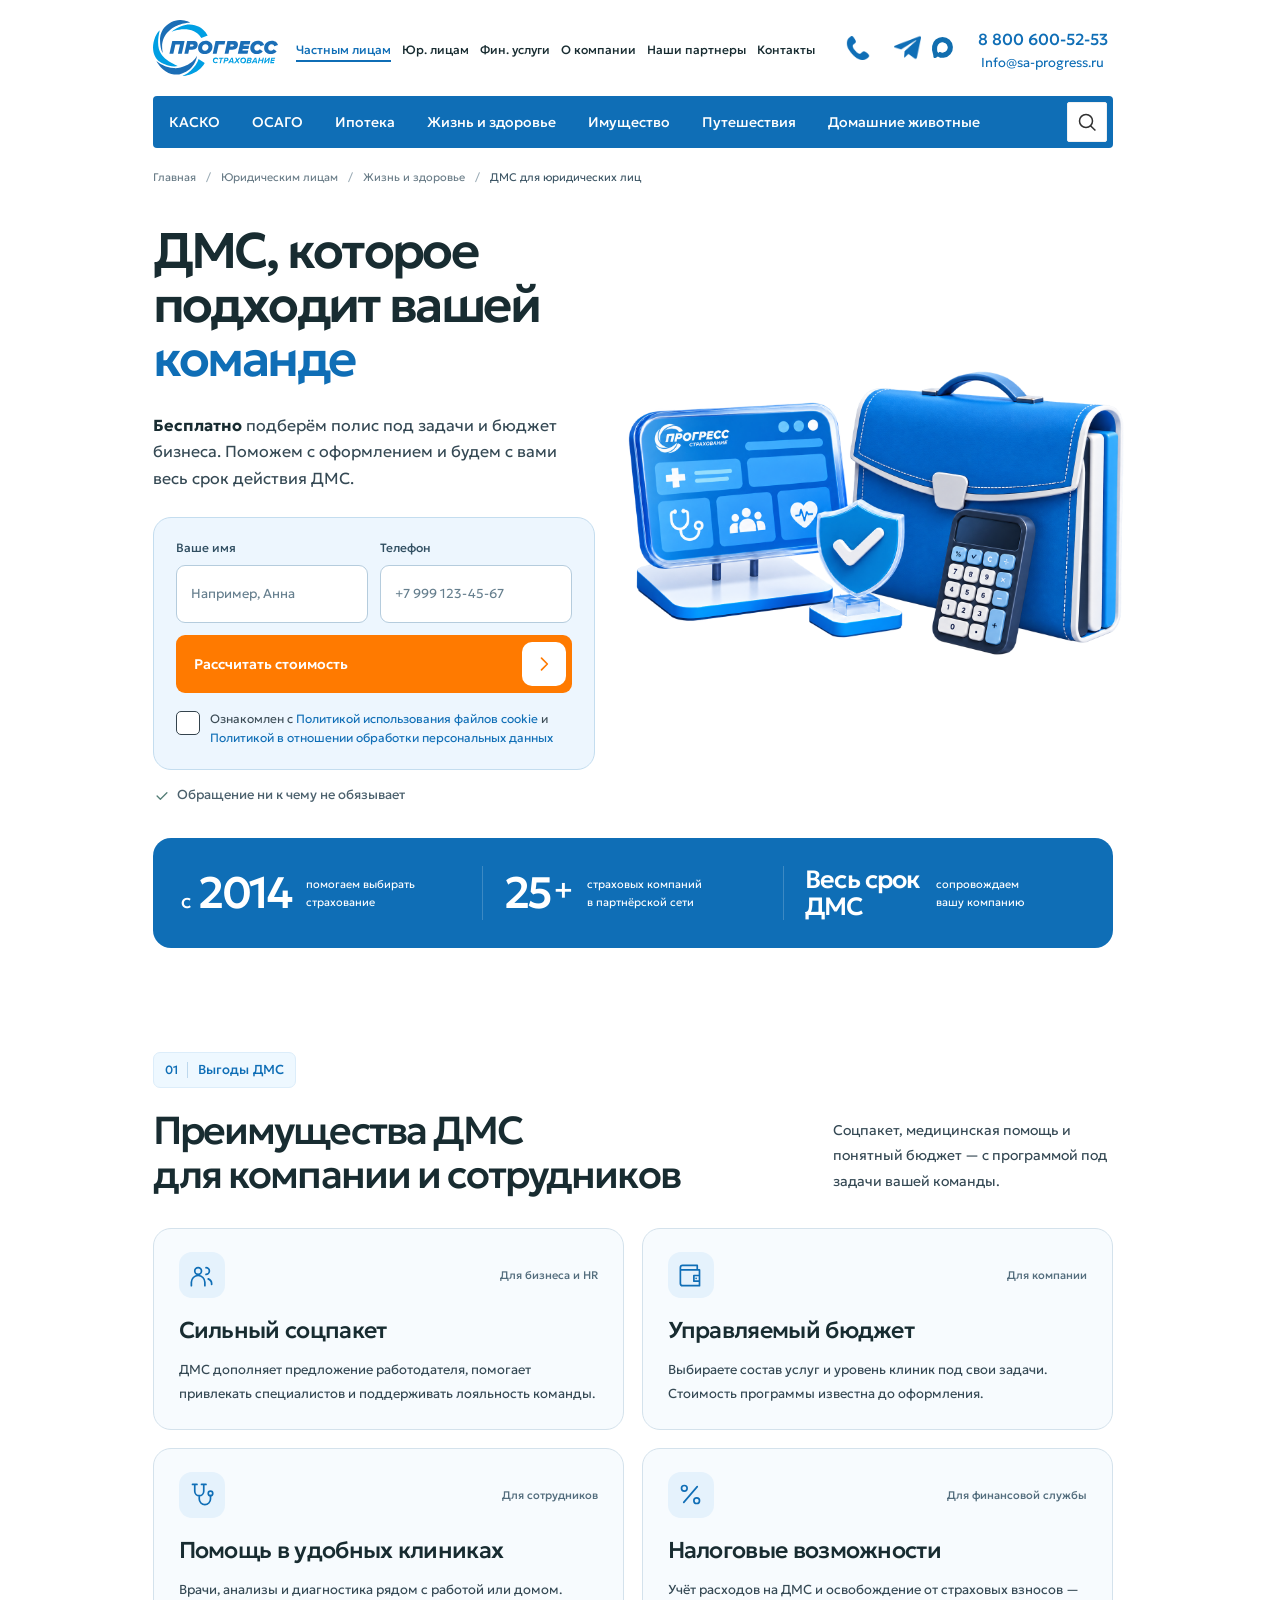
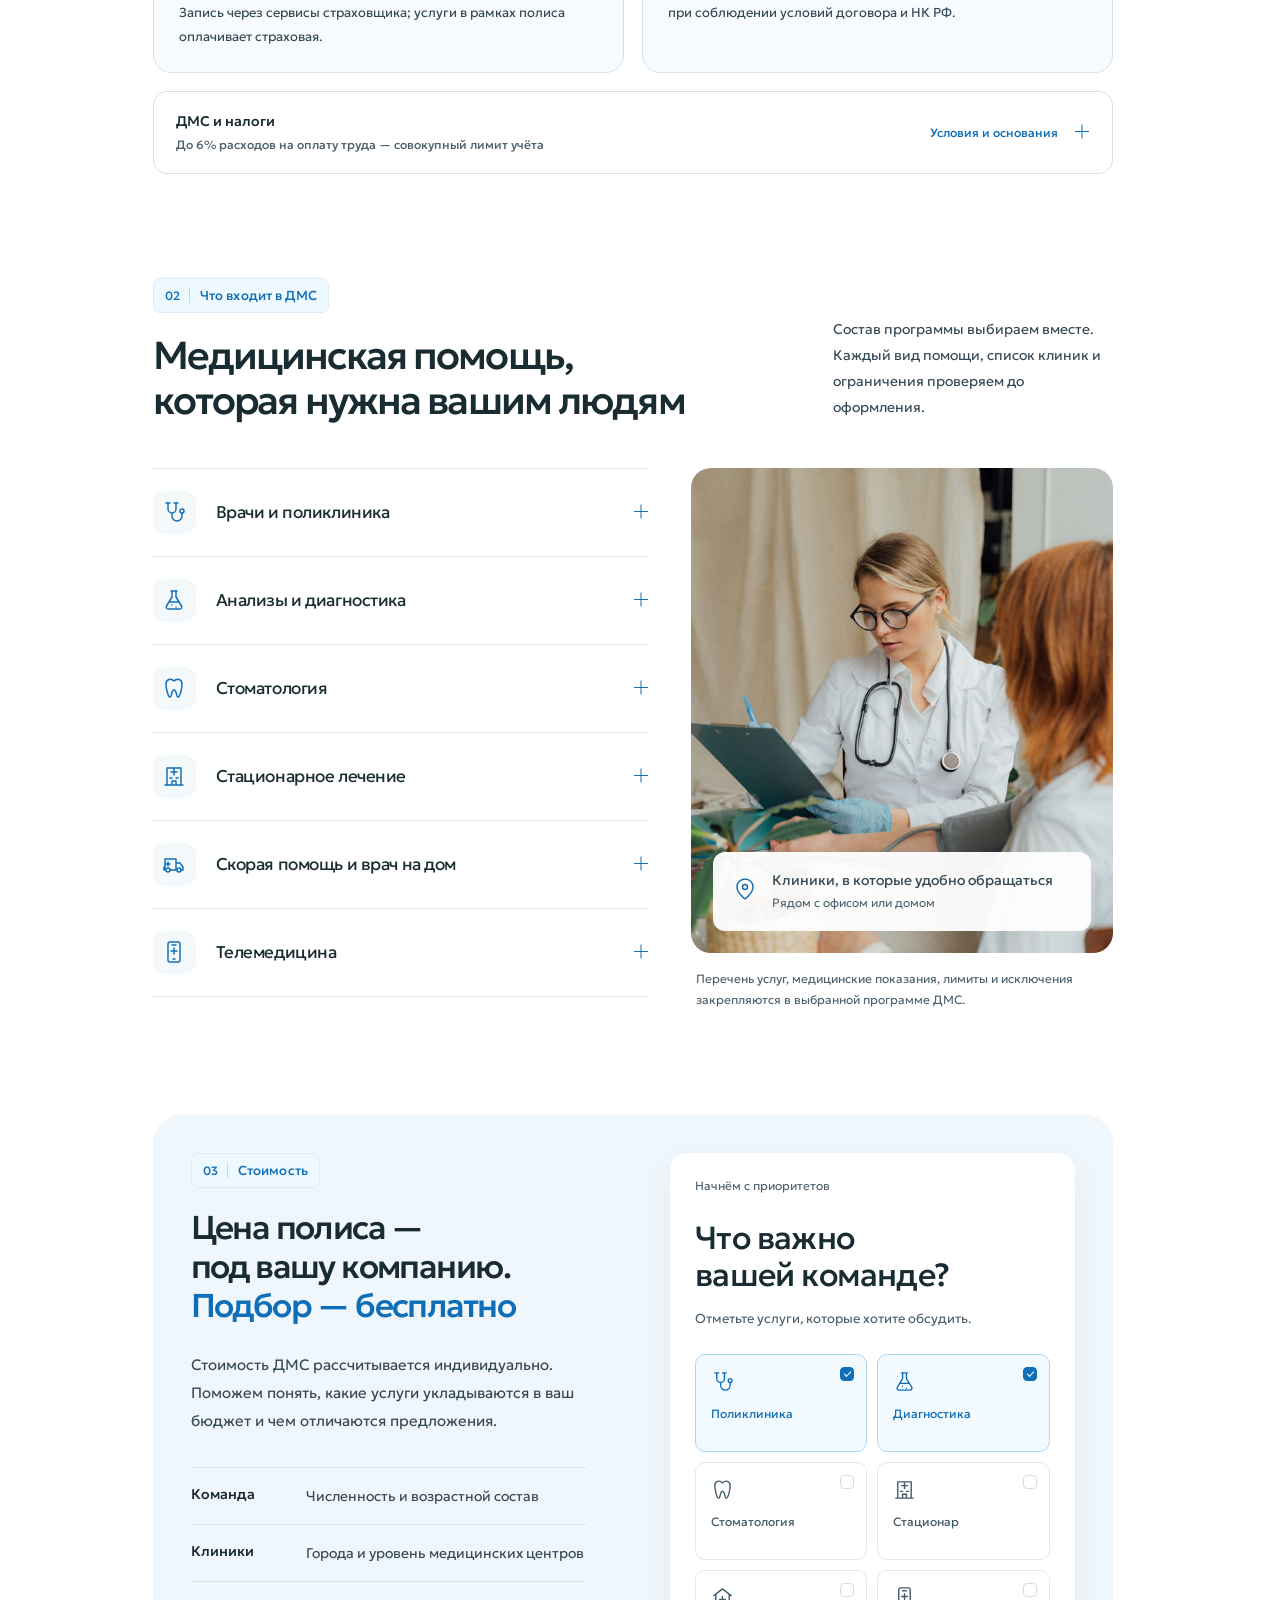
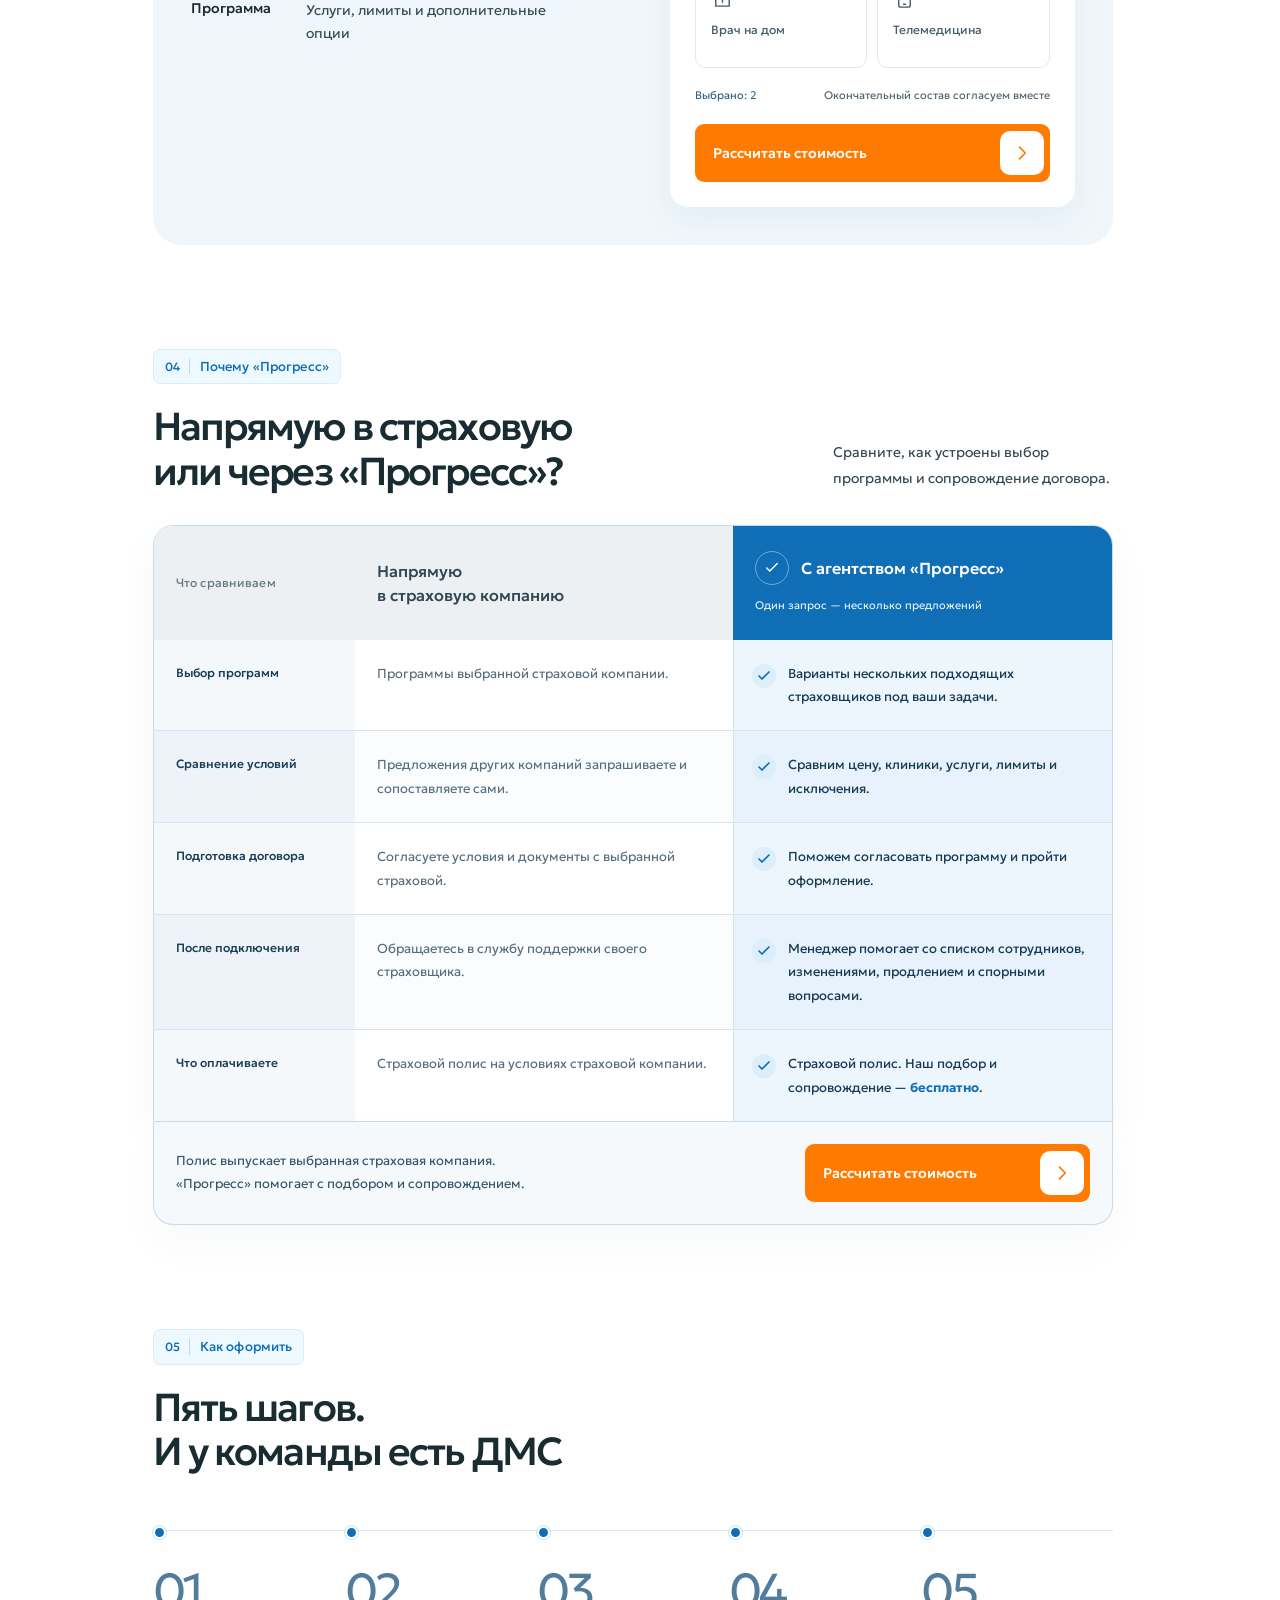
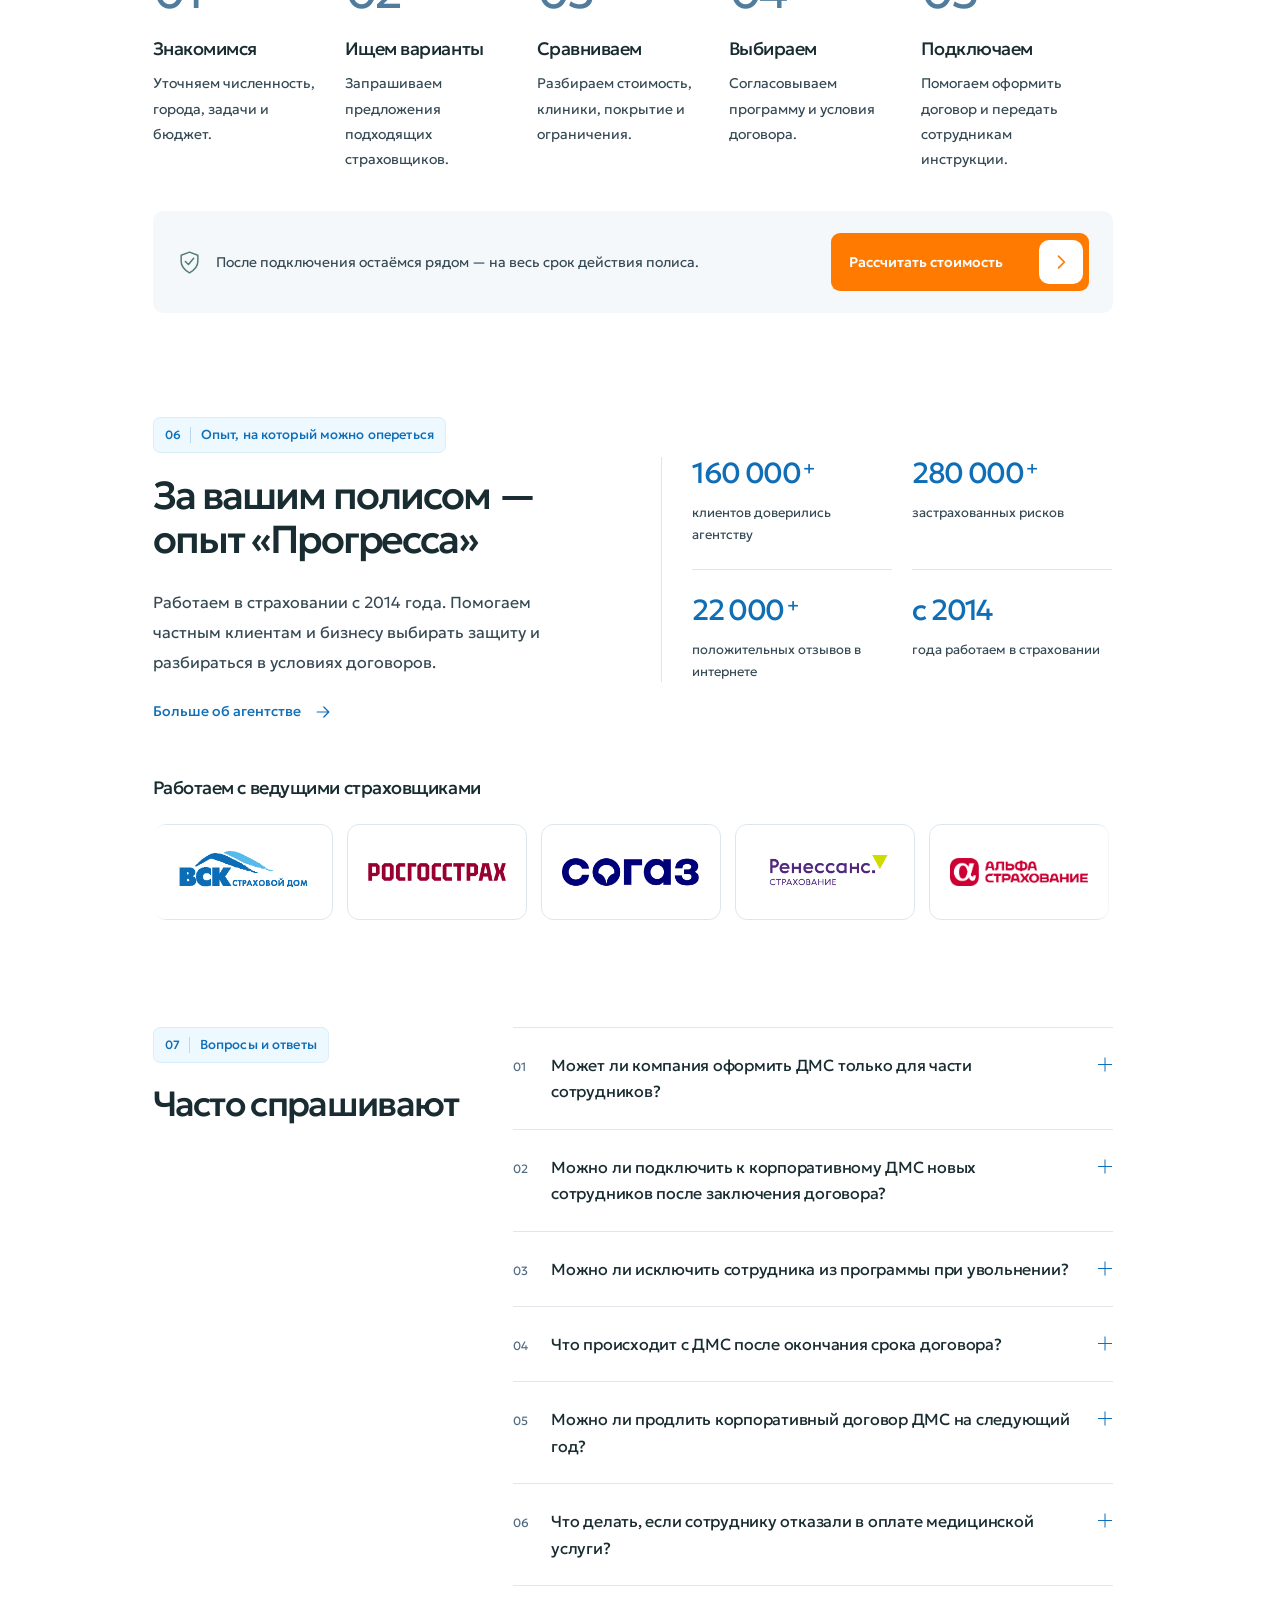
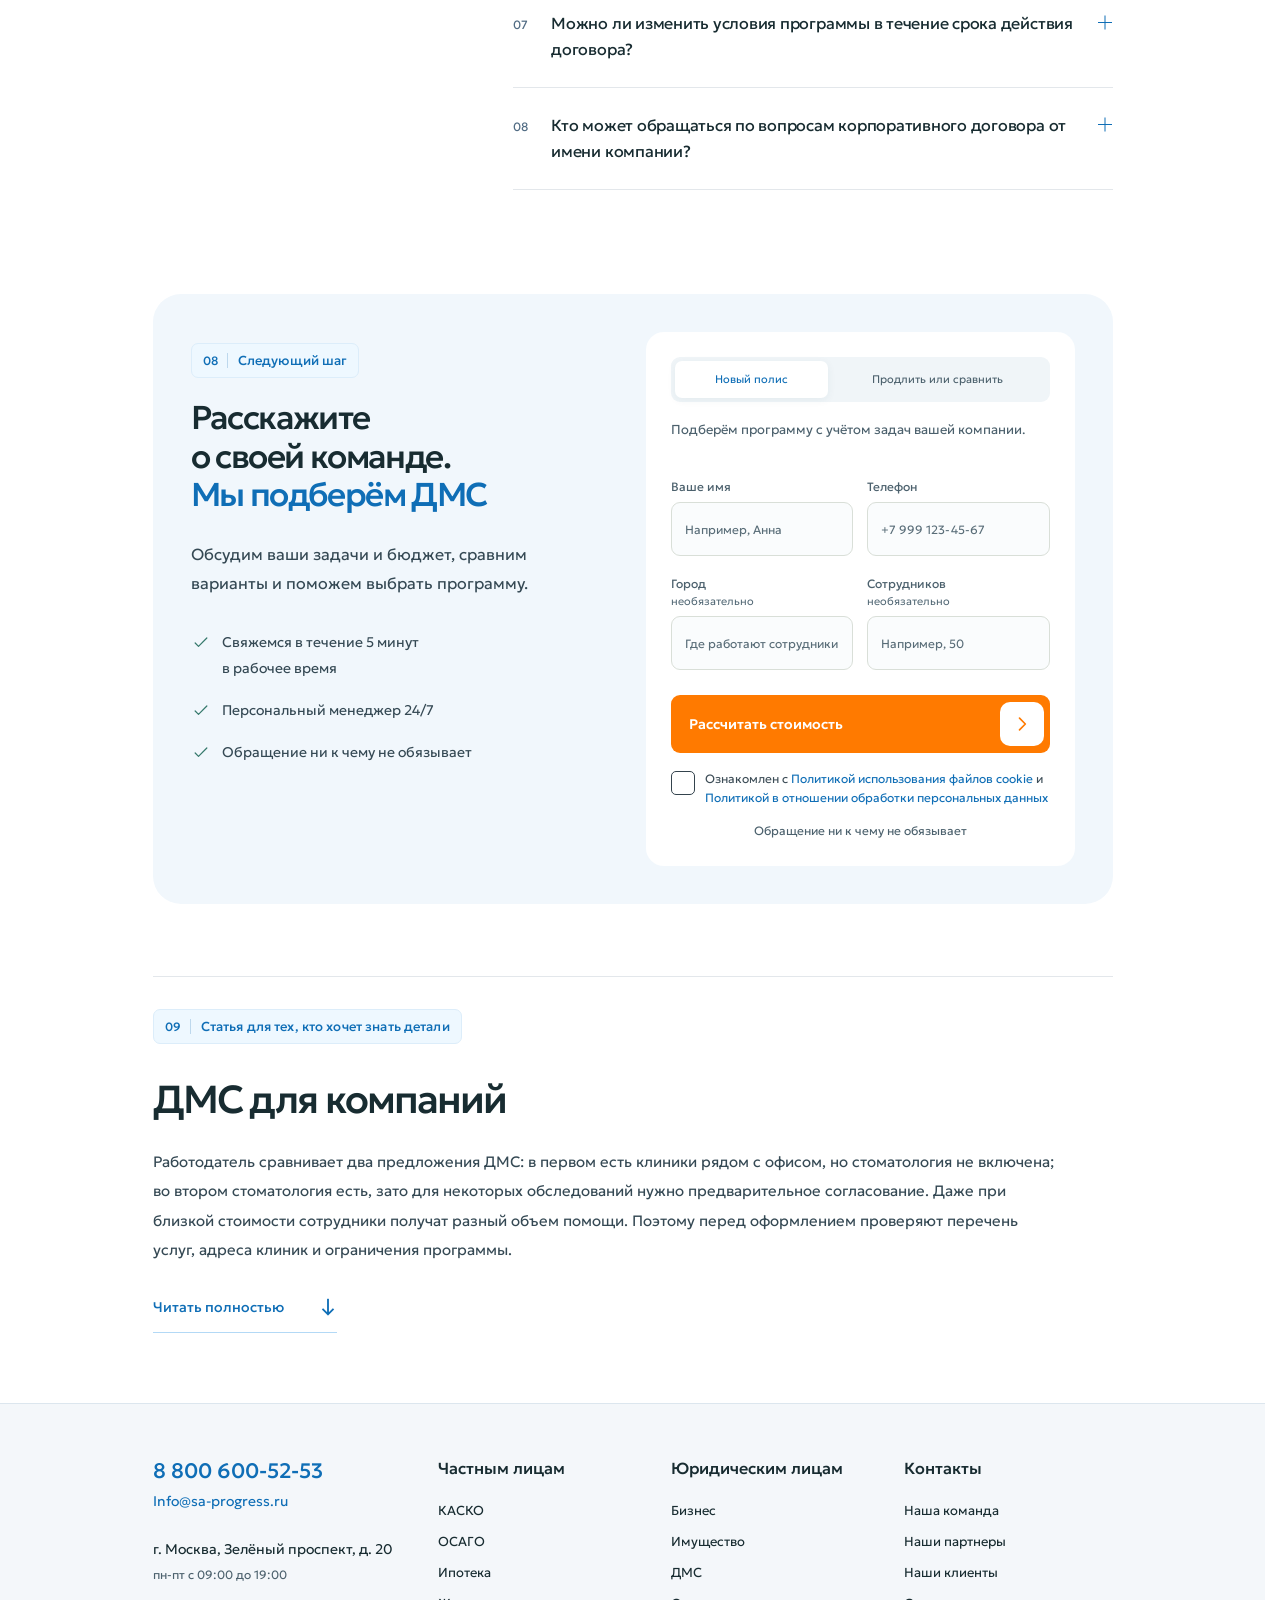
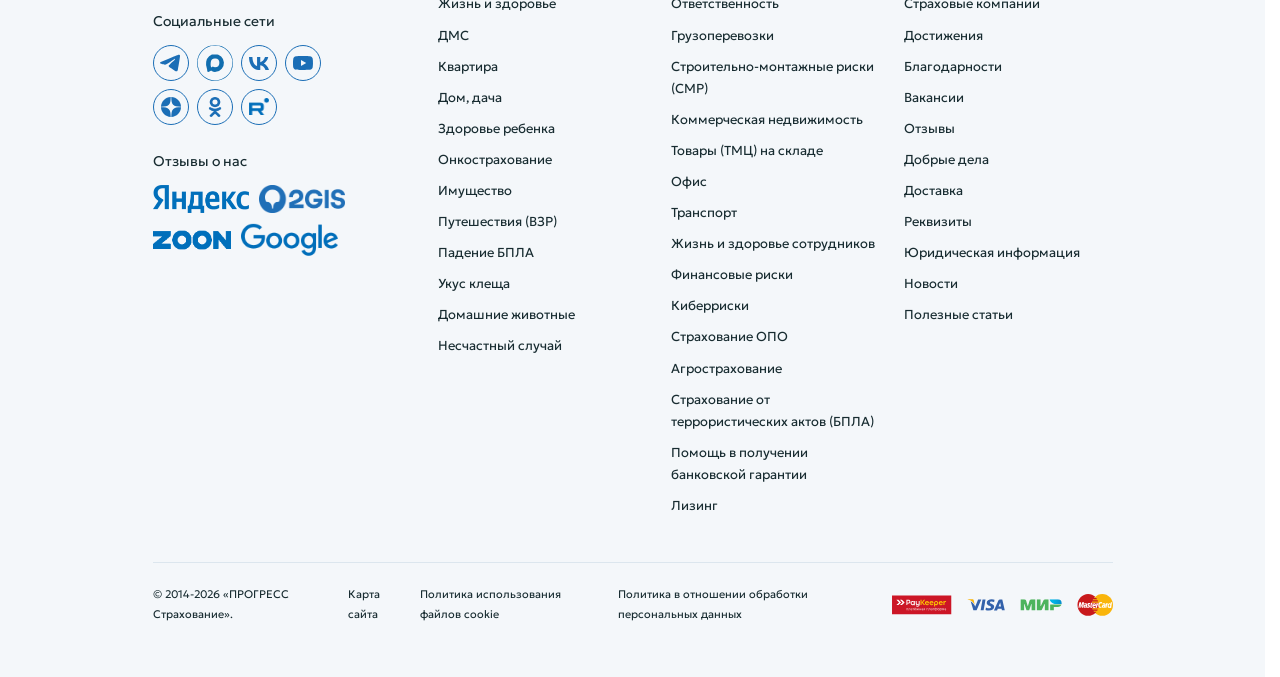
==== commit a16a19b4: "Publish approved DMS layout, policy acknowledgements and breadcrumbs" ====
--- a/index.html
+++ b/index.html
@@ -9,13 +9,44 @@
   <title>ДМС для вашей команды — Прогресс Страхование</title>
   <link rel="icon" href="./assets/favicon.svg" type="image/svg+xml">
   <link rel="preload" href="./assets/fonts/Geologica-Variable.ttf" as="font" type="font/ttf" crossorigin>
-  <link rel="stylesheet" href="./styles.css?v=c7bc6a3e8c2a">
-  <link rel="stylesheet" href="./assets/vendor/lenis/lenis.css?v=c7bc6a3e8c2a">
-  <script src="./assets/vendor/lenis/lenis.min.js?v=c7bc6a3e8c2a" defer></script>
-  <script src="./scroll.js?v=c7bc6a3e8c2a" defer></script>
-  <script src="./app.js?v=c7bc6a3e8c2a" defer></script>
-  <script src="./assets/vendor/hystmodal/hystmodal.js?v=c7bc6a3e8c2a" defer></script>
-  <script src="./site-chrome.js?v=c7bc6a3e8c2a" defer></script>
+  <link rel="stylesheet" href="./styles.css?v=850263bdbdf3">
+  <link rel="stylesheet" href="./assets/vendor/lenis/lenis.css?v=850263bdbdf3">
+  <script src="./assets/vendor/lenis/lenis.min.js?v=850263bdbdf3" defer></script>
+  <script src="./scroll.js?v=850263bdbdf3" defer></script>
+  <script src="./app.js?v=850263bdbdf3" defer></script>
+  <script src="./assets/vendor/hystmodal/hystmodal.js?v=850263bdbdf3" defer></script>
+  <script src="./site-chrome.js?v=850263bdbdf3" defer></script>
+  <script type="application/ld+json">
+{
+  "@context": "https://schema.org",
+  "@type": "BreadcrumbList",
+  "itemListElement": [
+    {
+      "@type": "ListItem",
+      "position": 1,
+      "name": "Главная",
+      "item": "https://sa-progress.ru/"
+    },
+    {
+      "@type": "ListItem",
+      "position": 2,
+      "name": "Юридическим лицам",
+      "item": "https://sa-progress.ru/yuridicheskim-liczam/"
+    },
+    {
+      "@type": "ListItem",
+      "position": 3,
+      "name": "Жизнь и здоровье",
+      "item": "https://sa-progress.ru/yuridicheskim-liczam/mediczina/"
+    },
+    {
+      "@type": "ListItem",
+      "position": 4,
+      "name": "ДМС для юридических лиц"
+    }
+  ]
+}
+  </script>
 </head>
 <body>
   <div class="source-chrome source-chrome-header"><header class="header">
@@ -51,7 +82,7 @@
             </li>
 </ul>        </nav>
         <div class="callback-btn__wrapper">
-            <button class="callback-btn-desktop" data-hystmodal="#feedback-form-short">Заказать звонок</button>
+            <button class="callback-btn-desktop cta-button" data-hystmodal="#feedback-form-short"><span>Заказать звонок</span><span class="cta-endcap" aria-hidden="true"><svg viewBox="0 0 24 24"><path d="m9 5 7 7-7 7"/></svg></span></button>
             <a class="callback-btn-mobile" href="tel:88006005253">
                 <img class="callback-btn-mobile__img" src="./assets/original-site/img/icons/callback.png" alt="callback">
             </a>
@@ -840,26 +871,33 @@
     </header></div>
 
   <main>
+    <nav class="breadcrumbs" aria-label="Хлебные крошки">
+      <ol>
+        <li><a href="https://sa-progress.ru/">Главная</a><span class="breadcrumb-divider" aria-hidden="true">/</span></li>
+        <li><a href="https://sa-progress.ru/yuridicheskim-liczam/">Юридическим лицам</a><span class="breadcrumb-divider" aria-hidden="true">/</span></li>
+        <li><a href="https://sa-progress.ru/yuridicheskim-liczam/mediczina/">Жизнь и здоровье</a><span class="breadcrumb-divider" aria-hidden="true">/</span></li>
+        <li><span aria-current="page">ДМС для юридических лиц</span></li>
+      </ol>
+    </nav>
     <section class="hero" aria-labelledby="hero-title">
       <div class="hero-copy">
-        <div class="eyebrow"><span class="eyebrow-mark" aria-hidden="true"></span>ДМС для юридических лиц</div>
         <h1 id="hero-title">ДМС, которое<br>подходит вашей<br><span>команде</span></h1>
         <p class="hero-lead"><strong>Бесплатно</strong> подберём полис под задачи и бюджет бизнеса. Поможем с оформлением и будем с вами весь срок действия ДМС.</p>
-        <form class="hero-form" id="hero-form" data-lead-form novalidate aria-labelledby="hero-form-title">
-          <div class="hero-form-intro"><h2 id="hero-form-title">Получите предложения по ДМС</h2><p>Оставьте имя и телефон — обсудим задачи и бюджет.</p></div>
+        <form class="hero-form" id="hero-form" data-lead-form novalidate aria-label="Рассчитать стоимость ДМС">
           <div class="form-row">
             <label class="field"><span>Ваше имя</span><input name="name" id="hero-name" autocomplete="given-name" placeholder="Например, Анна" required maxlength="80" aria-describedby="name-error"><small class="field-error" id="name-error"></small></label>
             <label class="field"><span>Телефон</span><input name="phone" id="hero-phone" autocomplete="tel" inputmode="tel" type="tel" placeholder="+7 999 123-45-67" required maxlength="22" aria-describedby="phone-error"><small class="field-error" id="phone-error"></small></label>
-            <button class="button-primary" type="submit"><span>Рассчитать стоимость</span><svg viewBox="0 0 24 24" aria-hidden="true"><path d="M5 12h14M13 6l6 6-6 6"/></svg></button>
+            <button class="button-primary cta-button" type="submit"><span>Рассчитать стоимость</span><span class="cta-endcap" aria-hidden="true"><svg viewBox="0 0 24 24"><path d="m9 5 7 7-7 7"/></svg></span></button>
           </div>
+          <div class="form-consent"><label class="consent-label"><input type="checkbox" name="policy_ack" id="hero-policy" required aria-describedby="hero-policy-error"><span>Ознакомлен с <a href="https://sa-progress.ru/assets/img/dok/politika-ispolzovaniya-fajlov-cookie.pdf" target="_blank" rel="noopener noreferrer">Политикой использования файлов cookie</a> и <a href="https://sa-progress.ru/assets/img/dok/politika-konfidenczialnosti.pdf" target="_blank" rel="noopener noreferrer">Политикой в отношении обработки персональных данных</a></span></label><small class="consent-error" id="hero-policy-error" aria-live="polite"></small></div>
         </form>
-        <button class="button-primary hero-mobile-cta" type="button" data-open-lead data-context="hero" aria-haspopup="dialog" aria-controls="lead-dialog"><span>Рассчитать стоимость</span><svg viewBox="0 0 24 24" aria-hidden="true"><path d="M5 12h14M13 6l6 6-6 6"/></svg></button>
+        <button class="button-primary cta-button hero-mobile-cta" type="button" data-open-lead data-context="hero" aria-haspopup="dialog" aria-controls="lead-dialog"><span>Рассчитать стоимость</span><span class="cta-endcap" aria-hidden="true"><svg viewBox="0 0 24 24"><path d="m9 5 7 7-7 7"/></svg></span></button>
         <div class="hero-assurance">
           <span><svg viewBox="0 0 22 22" aria-hidden="true"><path d="m5 11 4 4 8-8"/></svg>Обращение ни к чему не обязывает</span>
         </div>
       </div>
       <div class="hero-visual">
-        <figure class="hero-photo"><img src="./assets/images/dms-medical-care.png" alt="Медицинский полис, стетоскоп и щит со знаком защиты" width="1254" height="1254" fetchpriority="high"></figure>
+        <figure class="hero-photo"><img src="./assets/images/dms-business-medical-transparent.png" alt="Корпоративное ДМС: портфель, экран с медицинскими символами, щит и калькулятор" width="1536" height="1024" fetchpriority="high"></figure>
       </div>
       <dl class="hero-proof" aria-label="Об агентстве">
         <div class="proof-fact"><dt><span class="proof-prefix">с</span> 2014</dt><dd>помогаем выбирать<br>страхование</dd></div>
@@ -870,7 +908,7 @@
     <section class="section audience-section" id="for-whom" aria-labelledby="audience-title" data-section="2">
   <div class="section-heading benefits-heading"><div><span class="section-kicker"><span class="kicker-index">01</span><span>Выгоды ДМС</span></span><h2 id="audience-title">Преимущества ДМС<br> для компании и сотрудников</h2></div><p class="section-intro">Соцпакет, медицинская помощь и понятный бюджет — с программой под задачи вашей команды.</p></div>
   <div class="benefits-grid">
-    <article class="benefits-card"><div class="benefits-card-top"><span class="benefits-icon"><svg class="icon" viewBox="0 0 24 24" aria-hidden="true"><circle cx="9" cy="8" r="3"/><path d="M3 21v-3a6 6 0 0 1 12 0v3M16 5a3 3 0 0 1 0 6m2 4a5 5 0 0 1 3 5"/></svg></span><span class="benefits-audience">Для бизнеса и HR</span></div><h3>Сильнее соцпакет</h3><p>ДМС дополняет предложение работодателя, помогает привлекать специалистов и поддерживать лояльность команды.</p></article>
+    <article class="benefits-card"><div class="benefits-card-top"><span class="benefits-icon"><svg class="icon" viewBox="0 0 24 24" aria-hidden="true"><circle cx="9" cy="8" r="3"/><path d="M3 21v-3a6 6 0 0 1 12 0v3M16 5a3 3 0 0 1 0 6m2 4a5 5 0 0 1 3 5"/></svg></span><span class="benefits-audience">Для бизнеса и HR</span></div><h3>Сильный соцпакет</h3><p>ДМС дополняет предложение работодателя, помогает привлекать специалистов и поддерживать лояльность команды.</p></article>
     <article class="benefits-card"><div class="benefits-card-top"><span class="benefits-icon"><svg class="icon" viewBox="0 0 24 24" aria-hidden="true"><path d="M3 7V5a2 2 0 0 1 2-2h13v4M3 7h17v14H5a2 2 0 0 1-2-2V7Zm17 5h-5v5h5M17 14.5h.01"/></svg></span><span class="benefits-audience">Для компании</span></div><h3>Управляемый бюджет</h3><p>Выбираете состав услуг и уровень клиник под свои задачи. Стоимость программы известна до оформления.</p></article>
     <article class="benefits-card"><div class="benefits-card-top"><span class="benefits-icon"><svg class="icon" viewBox="0 0 24 24" aria-hidden="true"><path d="M6 3v6a4 4 0 0 0 8 0V3M4 3h4M12 3h4M10 13v3a5 5 0 0 0 10 0v-3"/><circle cx="20" cy="11" r="2"/></svg></span><span class="benefits-audience">Для сотрудников</span></div><h3>Помощь в удобных клиниках</h3><p>Врачи, анализы и диагностика рядом с работой или домом. Запись через сервисы страховщика; услуги в рамках полиса оплачивает страховая.</p></article>
     <article class="benefits-card"><div class="benefits-card-top"><span class="benefits-icon"><svg class="icon" viewBox="0 0 24 24" aria-hidden="true"><path d="m6 19 12-14"/><circle cx="6.5" cy="6.5" r="2.5"/><circle cx="17.5" cy="17.5" r="2.5"/></svg></span><span class="benefits-audience">Для финансовой службы</span></div><h3>Налоговые возможности</h3><p>Учёт расходов на ДМС и освобождение от страховых взносов — при соблюдении условий договора и НК РФ.</p></article>
@@ -917,7 +955,7 @@
       <label><input type="checkbox" name="service" value="Стационар"><span><svg class="icon" viewBox="0 0 24 24" aria-hidden="true"><path d="M5 21V4h14v17M3 21h18M9 8h6M12 5v6M8 14h2M14 14h2M10 21v-4h4v4"/></svg>Стационар<i aria-hidden="true"></i></span></label>
       <label><input type="checkbox" name="service" value="Помощь на дому"><span><svg class="icon" viewBox="0 0 24 24" aria-hidden="true"><path d="m3 10 9-7 9 7M5 9v12h14V9M12 11v6M9 14h6"/></svg>Врач на дом<i aria-hidden="true"></i></span></label>
       <label><input type="checkbox" name="service" value="Телемедицина"><span><svg class="icon" viewBox="0 0 24 24" aria-hidden="true"><rect x="6" y="2" width="12" height="20" rx="2"/><path d="M10 5h4M12 8v6M9 11h6M11 19h2"/></svg>Телемедицина<i aria-hidden="true"></i></span></label>
-    </fieldset><div class="builder-summary"><span id="service-count" aria-live="polite">Выбрано: 2</span><span>Окончательный состав согласуем вместе</span></div><button class="button-primary" type="button" data-open-lead data-context="price"><span>Рассчитать стоимость</span><svg class="icon" viewBox="0 0 24 24" aria-hidden="true"><path d="M5 12h14M13 6l6 6-6 6"/></svg></button></div>
+    </fieldset><div class="builder-summary"><span id="service-count" aria-live="polite">Выбрано: 2</span><span>Окончательный состав согласуем вместе</span></div><button class="button-primary cta-button" type="button" data-open-lead data-context="price"><span>Рассчитать стоимость</span><span class="cta-endcap" aria-hidden="true"><svg viewBox="0 0 24 24"><path d="m9 5 7 7-7 7"/></svg></span></button></div>
   </div>
 </section>
 
@@ -930,13 +968,13 @@
     <tr><th scope="row">После подключения</th><td><span class="comparison-mobile-label" aria-hidden="true">Напрямую</span>Обращаетесь в службу поддержки своего страховщика.</td><td class="progress-cell"><span class="comparison-mobile-label" aria-hidden="true">С «Прогрессом»</span>Менеджер помогает со списком сотрудников, изменениями, продлением и спорными вопросами.</td></tr>
     <tr><th scope="row">Что оплачиваете</th><td><span class="comparison-mobile-label" aria-hidden="true">Напрямую</span>Страховой полис на условиях страховой компании.</td><td class="progress-cell"><span class="comparison-mobile-label" aria-hidden="true">С «Прогрессом»</span>Страховой полис. Наш подбор и сопровождение — <strong>бесплатно</strong>.</td></tr>
   </tbody></table></div>
-  <div class="comparison-after"><p>Полис выпускает выбранная страховая компания.<br>«Прогресс» помогает с подбором и сопровождением.</p><button class="button-primary" type="button" data-open-lead data-context="agency" aria-haspopup="dialog" aria-controls="lead-dialog"><span>Рассчитать стоимость</span><svg class="icon" viewBox="0 0 24 24" aria-hidden="true"><path d="M5 12h14M13 6l6 6-6 6"/></svg></button></div>
+  <div class="comparison-after"><p>Полис выпускает выбранная страховая компания.<br>«Прогресс» помогает с подбором и сопровождением.</p><button class="button-primary cta-button" type="button" data-open-lead data-context="agency" aria-haspopup="dialog" aria-controls="lead-dialog"><span>Рассчитать стоимость</span><span class="cta-endcap" aria-hidden="true"><svg viewBox="0 0 24 24"><path d="m9 5 7 7-7 7"/></svg></span></button></div>
 </section>
 
 <section class="section process-section" id="process" aria-labelledby="process-title" data-section="6">
   <div class="section-heading"><div><span class="section-kicker"><span class="kicker-index">05</span><span>Как оформить</span></span><h2 id="process-title">Пять шагов.<br> И у команды есть ДМС</h2></div></div>
   <ol class="process-steps"><li><span class="step-number">01</span><h3>Знакомимся</h3><p>Уточняем численность, города, задачи и бюджет.</p></li><li><span class="step-number">02</span><h3>Ищем варианты</h3><p>Запрашиваем предложения подходящих страховщиков.</p></li><li><span class="step-number">03</span><h3>Сравниваем</h3><p>Разбираем стоимость, клиники, покрытие и ограничения.</p></li><li><span class="step-number">04</span><h3>Выбираем</h3><p>Согласовываем программу и условия договора.</p></li><li><span class="step-number">05</span><h3>Подключаем</h3><p>Помогаем оформить договор и передать сотрудникам инструкции.</p></li></ol>
-  <div class="process-after"><div class="process-promise"><span><svg class="icon" viewBox="0 0 24 24" aria-hidden="true"><path d="m12 2 8 3v6c0 5-3 8-8 11-5-3-8-6-8-11V5l8-3Z"/><path d="m8 11 3 3 5-6"/></svg></span><p>После подключения остаёмся рядом — на весь срок действия полиса.</p></div><button class="button-primary" type="button" data-open-lead data-context="process" aria-haspopup="dialog" aria-controls="lead-dialog"><span>Рассчитать стоимость</span><svg class="icon" viewBox="0 0 24 24" aria-hidden="true"><path d="M5 12h14M13 6l6 6-6 6"/></svg></button></div>
+  <div class="process-after"><div class="process-promise"><span><svg class="icon" viewBox="0 0 24 24" aria-hidden="true"><path d="m12 2 8 3v6c0 5-3 8-8 11-5-3-8-6-8-11V5l8-3Z"/><path d="m8 11 3 3 5-6"/></svg></span><p>После подключения остаёмся рядом — на весь срок действия полиса.</p></div><button class="button-primary cta-button" type="button" data-open-lead data-context="process" aria-haspopup="dialog" aria-controls="lead-dialog"><span>Рассчитать стоимость</span><span class="cta-endcap" aria-hidden="true"><svg viewBox="0 0 24 24"><path d="m9 5 7 7-7 7"/></svg></span></button></div>
 </section>
 
 <section class="section trust-section" id="trust" aria-labelledby="trust-title" data-section="7">
@@ -963,7 +1001,7 @@
       <p class="scenario-description" id="scenario-description">Подберём программу с учётом задач вашей компании.</p>
       <div class="request-fields"><label class="field"><span>Ваше имя</span><input name="name" id="request-name" autocomplete="given-name" placeholder="Например, Анна" required maxlength="80" aria-describedby="request-name-error"><small class="field-error" id="request-name-error"></small></label><label class="field"><span>Телефон</span><input name="phone" id="request-phone" autocomplete="tel" inputmode="tel" type="tel" placeholder="+7 999 123-45-67" required maxlength="22" aria-describedby="request-phone-error"><small class="field-error" id="request-phone-error"></small></label><label class="field"><span>Город <i>необязательно</i></span><input name="city" autocomplete="address-level2" placeholder="Где работают сотрудники" maxlength="100"></label><label class="field"><span>Сотрудников <i>необязательно</i></span><input name="employees" type="number" inputmode="numeric" min="1" max="100000" placeholder="Например, 50" aria-describedby="employees-error"><small class="field-error" id="employees-error"></small></label></div>
       <div class="program-file" id="program-file" hidden><label for="policy-file"><svg class="icon" viewBox="0 0 24 24" aria-hidden="true"><path d="M14 2H5v20h14V7l-5-5Z M14 2v5h5M8 12h8M8 16h6"/></svg><span id="file-label">Прикрепить действующую программу<small>Необязательно · PDF, DOCX, XLSX · до 10 МБ</small></span><input id="policy-file" type="file" accept=".pdf,.doc,.docx,.xls,.xlsx"></label><p id="file-error" class="field-error" role="status"></p></div>
-      <button class="button-primary" type="submit"><span>Рассчитать стоимость</span><svg class="icon" viewBox="0 0 24 24" aria-hidden="true"><path d="M5 12h14M13 6l6 6-6 6"/></svg></button><p class="request-reassurance">Обращение ни к чему не обязывает</p>
+      <button class="button-primary cta-button" type="submit"><span>Рассчитать стоимость</span><span class="cta-endcap" aria-hidden="true"><svg viewBox="0 0 24 24"><path d="m9 5 7 7-7 7"/></svg></span></button><div class="form-consent"><label class="consent-label"><input type="checkbox" name="policy_ack" id="request-policy" required aria-describedby="request-policy-error"><span>Ознакомлен с <a href="https://sa-progress.ru/assets/img/dok/politika-ispolzovaniya-fajlov-cookie.pdf" target="_blank" rel="noopener noreferrer">Политикой использования файлов cookie</a> и <a href="https://sa-progress.ru/assets/img/dok/politika-konfidenczialnosti.pdf" target="_blank" rel="noopener noreferrer">Политикой в отношении обработки персональных данных</a></span></label><small class="consent-error" id="request-policy-error" aria-live="polite"></small></div><p class="request-reassurance">Обращение ни к чему не обязывает</p>
     </form>
   </div>
 </section>
@@ -1275,7 +1313,7 @@
             <div class="wrapper">
                     
                 <button data-hystclose="" class="hystmodal__close"></button>
-                <form action="#" method="post" data-form-type="feedback-modal">
+                <form action="#" method="post" data-form-type="feedback-modal" novalidate>
     <div class="js-ajax-insert">
         <input type="hidden" name="url" value="https://sa-progress.ru/">
         <input type="hidden" name="pagetitle" value="Страхование любых рисков для физических и юридических лиц">
@@ -1289,21 +1327,8 @@
             <span class="input-error" data-error="name"></span>
         </div>
         
-        <div class="form-agreement-section js-form-agreement-section">
-    <div class="agreement-wrapper">
-        <div class="agreement-btn js-agreement-btn">
-            <img src="./assets/original-site/img/icons/checkbox-checked.png" alt="" class="checkbox-icon checked">
-            <img src="./assets/original-site/img/icons/checkbox-empty.png" alt="" class="checkbox-icon empty">
-        </div>
-        <div class="agreement-text">
-            Ознакомлен с <a class="link" href="https://sa-progress.ru/assets/img/dok/politika-ispolzovaniya-fajlov-cookie.pdf" target="_blank">Политикой использования файлов cookie</a> 
-            и <a class="link" href="https://sa-progress.ru/assets/img/dok/politika-konfidenczialnosti.pdf" target="_blank">Политикой в отношении обработки персональных данных</a>.
-        </div>    
-    </div>
-    <div class="agreement-error agreement-text">
-        Требуется согласие
-    </div>
-</div>        <button class="btn js-send-form">Перезвоните мне</button>
+        <button class="btn js-send-form cta-button" type="submit"><span>Перезвоните мне</span><span class="cta-endcap" aria-hidden="true"><svg viewBox="0 0 24 24"><path d="m9 5 7 7-7 7"/></svg></span></button>
+        <div class="form-consent"><label class="consent-label"><input type="checkbox" name="policy_ack" id="callback-policy" required aria-describedby="callback-policy-error"><span>Ознакомлен с <a href="https://sa-progress.ru/assets/img/dok/politika-ispolzovaniya-fajlov-cookie.pdf" target="_blank" rel="noopener noreferrer">Политикой использования файлов cookie</a> и <a href="https://sa-progress.ru/assets/img/dok/politika-konfidenczialnosti.pdf" target="_blank" rel="noopener noreferrer">Политикой в отношении обработки персональных данных</a></span></label><small class="consent-error" id="callback-policy-error" aria-live="polite"></small></div>
     </div>
 </form>            </div>
         </div>
@@ -1336,13 +1361,13 @@
     </div>
 </div></div>
 
-  <dialog id="lead-dialog" class="lead-dialog" aria-labelledby="lead-dialog-title"><button class="dialog-close" aria-label="Закрыть форму" type="button" data-close-dialog>×</button><span class="dialog-label">Подберём ДМС под вашу задачу</span><h2 id="lead-dialog-title">Начнём<br>с вашей команды</h2><p id="lead-context"></p><form data-lead-form novalidate><label class="field"><span>Ваше имя</span><input name="name" id="modal-name" placeholder="Например, Анна" autocomplete="given-name" required maxlength="80" aria-describedby="modal-name-error"><small class="field-error" id="modal-name-error"></small></label><label class="field"><span>Телефон</span><input name="phone" id="modal-phone" type="tel" inputmode="tel" autocomplete="tel" placeholder="+7 999 123-45-67" required maxlength="22" aria-describedby="modal-phone-error"><small class="field-error" id="modal-phone-error"></small></label><button class="button-primary" type="submit"><span>Рассчитать стоимость</span><svg class="icon" viewBox="0 0 24 24" aria-hidden="true"><path d="M5 12h14M13 6l6 6-6 6"/></svg></button><p class="request-reassurance">Обращение ни к чему не обязывает</p></form></dialog>
+  <dialog id="lead-dialog" class="lead-dialog" aria-labelledby="lead-dialog-title"><button class="dialog-close" aria-label="Закрыть форму" type="button" data-close-dialog>×</button><span class="dialog-label">Подберём ДМС под вашу задачу</span><h2 id="lead-dialog-title">Начнём<br>с вашей команды</h2><p id="lead-context"></p><form data-lead-form novalidate><label class="field"><span>Ваше имя</span><input name="name" id="modal-name" placeholder="Например, Анна" autocomplete="given-name" required maxlength="80" aria-describedby="modal-name-error"><small class="field-error" id="modal-name-error"></small></label><label class="field"><span>Телефон</span><input name="phone" id="modal-phone" type="tel" inputmode="tel" autocomplete="tel" placeholder="+7 999 123-45-67" required maxlength="22" aria-describedby="modal-phone-error"><small class="field-error" id="modal-phone-error"></small></label><button class="button-primary cta-button" type="submit"><span>Рассчитать стоимость</span><span class="cta-endcap" aria-hidden="true"><svg viewBox="0 0 24 24"><path d="m9 5 7 7-7 7"/></svg></span></button><div class="form-consent"><label class="consent-label"><input type="checkbox" name="policy_ack" id="modal-policy" required aria-describedby="modal-policy-error"><span>Ознакомлен с <a href="https://sa-progress.ru/assets/img/dok/politika-ispolzovaniya-fajlov-cookie.pdf" target="_blank" rel="noopener noreferrer">Политикой использования файлов cookie</a> и <a href="https://sa-progress.ru/assets/img/dok/politika-konfidenczialnosti.pdf" target="_blank" rel="noopener noreferrer">Политикой в отношении обработки персональных данных</a></span></label><small class="consent-error" id="modal-policy-error" aria-live="polite"></small></div><p class="request-reassurance">Обращение ни к чему не обязывает</p></form></dialog>
   <dialog id="demo-dialog" aria-labelledby="demo-title" aria-describedby="demo-description">
     <button class="dialog-close" aria-label="Закрыть уведомление" type="button">×</button>
     <span class="dialog-label">Демонстрация формы</span>
     <h2 id="demo-title">Всё готово<br>для знакомства.</h2>
     <p id="demo-description">В рабочей версии менеджер свяжется с вами, уточнит задачи и подберёт варианты ДМС. Сейчас это макет для согласования: данные никуда не отправлены.</p>
-    <button class="button-primary dialog-done" type="button">Вернуться к странице <span aria-hidden="true">↗</span></button>
+    <button class="button-primary cta-button dialog-done" type="button"><span>Вернуться к странице</span><span class="cta-endcap" aria-hidden="true"><svg viewBox="0 0 24 24"><path d="m9 5 7 7-7 7"/></svg></span></button>
   </dialog>
 </body>
 </html>
--- a/styles.css
+++ b/styles.css
@@ -338,7 +338,7 @@
 @media(max-width:359px){.hero-service-note{font-size:11px}.hero-service-note strong{font-size:15px}.tax-benefits{padding-left:16px;padding-right:16px;column-gap:14px}.tax-item{padding-left:14px}.tax-item>strong{font-size:20px}}
 
 /* Main-version annotations, 28 October 2026. */
-:root{--cta:#ff7a00;--cta-hover:#ef6b00;--cta-ink:#172d3b}
+:root{--cta:#ff7a00;--cta-hover:#ef6b00;--cta-ink:#fff}
 .button-primary{background:var(--cta);color:var(--cta-ink);font-weight:550;box-shadow:none}
 .button-primary:hover{background:var(--cta-hover)}
 .button-primary:focus-visible{outline:3px solid var(--blue);outline-offset:4px}
@@ -360,7 +360,7 @@
 .hero-visual{align-self:center}
 .hero-photo{max-width:570px;margin-inline:auto}
 .hero-photo img{height:auto;object-fit:contain;object-position:center}
-.hero-proof{background:#0d4b79;border:0;border-radius:18px;padding:28px;margin-top:32px;gap:0}
+.hero-proof{background:var(--blue);border:0;border-radius:18px;padding:28px;margin-top:32px;gap:0}
 .hero-proof .proof-fact{display:flex;align-items:center;gap:19px;min-width:0;padding:0 27px;border-left:1px solid #ffffff30}
 .hero-proof .proof-fact:first-child{padding-left:0;border-left:0}
 .hero-proof .proof-fact:last-child{padding-right:0}
@@ -369,7 +369,7 @@
 .hero-proof dt .proof-prefix{font-size:23px;font-weight:400;letter-spacing:0}
 .hero-proof dt .proof-plus{font-size:29px;vertical-align:8px;margin-left:3px}
 .hero-proof dt.proof-duration{font-size:28px;line-height:1.08;letter-spacing:-.035em}
-.hero-proof dd{font-size:12px;line-height:1.65;color:#dfecf5;margin:0;font-weight:350}
+.hero-proof dd{font-size:12px;line-height:1.65;color:#fff;margin:0;font-weight:350}
 
 /* Benefits are readable without opening three separate disclosures. */
 .benefits-heading{margin-bottom:30px}
@@ -2428,3 +2428,106 @@
   .source-chrome .footer-menu__link{font-size:14px}
 }
 @media(max-width:375px){.source-chrome .footer-wrapper{padding-left:10px;padding-right:10px}}
+
+/* Local review: CTA endcaps and the page's position in the main site's hierarchy. */
+.form-consent{margin-top:16px;text-align:left}
+.form-consent .consent-label{display:flex;align-items:flex-start;gap:10px;margin:0;font-size:12px;line-height:1.6;font-weight:350;color:#3d4d57;cursor:pointer}
+.form-consent .consent-label>span{min-width:0}
+.form-consent .consent-label input[type=checkbox]{appearance:none;-webkit-appearance:none;display:block;position:static;flex:0 0 24px;width:24px;height:24px;min-height:0;max-width:none;margin:2px 0 0;padding:0;border:1.5px solid #34434d;border-radius:5px;background:#fff;box-shadow:none;cursor:pointer;opacity:1}
+.form-consent .consent-label input[type=checkbox]:checked{background:#0f6eb6 url("data:image/svg+xml,%3Csvg xmlns='http://www.w3.org/2000/svg' viewBox='0 0 24 24' fill='none'%3E%3Cpath d='m5 12 4 4L19 6' stroke='white' stroke-width='2' stroke-linecap='round' stroke-linejoin='round'/%3E%3C/svg%3E") center/20px no-repeat;border-color:#0f6eb6}
+.form-consent .consent-label input[type=checkbox]:focus-visible{outline:2px solid var(--blue);outline-offset:3px}
+.form-consent .consent-label input[aria-invalid=true]{border-color:#b94128}
+.form-consent .consent-label a{color:var(--blue);text-decoration:none;text-underline-offset:3px}
+.form-consent .consent-label a:hover{text-decoration:underline}
+.form-consent .consent-label a:focus-visible{outline:2px solid var(--blue);outline-offset:2px}
+.consent-error{display:block;margin:6px 0 0 34px;color:#a93524;font-size:11px;line-height:1.5}
+.consent-error:empty{display:none}
+.button-primary.cta-button{padding:6px 6px 6px 18px;color:#fff;gap:14px;justify-content:space-between}
+.cta-button>.cta-endcap{display:grid;place-items:center;flex:0 0 44px;width:44px;height:44px;margin:0;border-radius:10px;background:#fff;color:#ff7a00;pointer-events:none}
+.button-primary.cta-button>.cta-endcap>svg,.source-chrome .cta-button>.cta-endcap>svg{display:block;width:20px;height:20px;fill:none;stroke:#ff7a00;stroke-width:2;stroke-linecap:round;stroke-linejoin:round;color:#ff7a00;transform:none}
+.source-chrome .cta-button{padding:6px 6px 6px 18px;gap:14px;justify-content:space-between;color:#fff;min-height:56px;border-radius:9px;transition:background-color .2s ease}
+.source-chrome .callback-btn-desktop.cta-button{font-size:13px;white-space:nowrap}
+.source-chrome .callback-btn-desktop.cta-button>.cta-endcap{flex-basis:38px;width:38px;height:38px;border-radius:8px}
+.source-chrome .js-send-form.cta-button{background:var(--cta);font-size:14px}
+.source-chrome .js-send-form.cta-button:hover{background:var(--cta-hover)}
+.source-chrome .cta-button:focus-visible{outline:3px solid var(--blue);outline-offset:4px}
+.breadcrumbs{max-width:none;margin:0 auto;padding:20px 20px 0;color:#697c87;font-size:11px;font-weight:350;line-height:1.65}
+.breadcrumbs ol{display:flex;align-items:center;flex-wrap:wrap;gap:4px 10px;list-style:none;margin:0;padding:0}
+.breadcrumbs li{display:inline-flex;align-items:baseline;gap:10px;min-width:0;white-space:nowrap}
+.breadcrumbs a{color:inherit;text-decoration:none;text-underline-offset:3px;transition:color .2s ease}
+.breadcrumbs a:hover{color:var(--blue);text-decoration:underline}
+.breadcrumbs a:focus-visible{outline:2px solid var(--blue);outline-offset:4px;border-radius:2px}
+.breadcrumbs [aria-current=page]{color:#3d5665}
+.breadcrumb-divider{color:#9aabb5}
+.breadcrumbs+.hero{padding-top:28px}
+@media(min-width:1024px){.breadcrumbs{max-width:1000px}}
+@media(min-width:1600px){
+  .breadcrumbs{max-width:1390px;font-size:12px;padding-top:22px}
+  .breadcrumbs+.hero{padding-top:36px}
+  .source-chrome .callback-btn-desktop.cta-button{display:flex;min-height:50px}
+}
+@media(max-width:639px){
+  .breadcrumbs{padding-top:17px;font-size:10px;line-height:1.7}
+  .breadcrumbs ol{gap:4px 8px}
+  .breadcrumbs li{gap:8px}
+  .breadcrumbs+.hero{padding-top:24px}
+}
+@media(max-width:375px){.breadcrumbs{padding-inline:10px}}
+
+/* Second local review: a compact hero form and an editorial comparison table. */
+.hero-photo{width:108%;max-width:650px;margin-left:-4%;margin-right:-4%}
+.comparison-table-wrap{border:1px solid #c8dbe9;border-radius:20px 20px 0 0;box-shadow:0 16px 42px #173e5d0a}
+.agency-comparison thead th{background:#edf0f3;color:#304653;padding:30px 28px;font-size:19px;line-height:1.5;border-bottom:0}
+.agency-comparison thead th:first-child{color:#647580;font-size:12px;letter-spacing:.02em;font-weight:400}
+.agency-comparison thead th.progress-cell{background:var(--blue);padding-left:28px}
+.comparison-brand{gap:12px;font-weight:550}
+.comparison-brand .icon{width:34px;height:34px;padding:7px;box-sizing:border-box;border:1px solid #ffffff66;border-radius:50%;flex-shrink:0;stroke-width:2}
+.agency-comparison thead small{margin:12px 0 0 46px;font-size:12px;line-height:1.6;color:#e4f2ff}
+.agency-comparison tbody th,.agency-comparison tbody td{padding:24px 28px;border-bottom:1px solid #d9e5ee;line-height:1.8}
+.agency-comparison tbody th{font-size:14px;font-weight:500;background:#f4f8fb;color:#193e57}
+.agency-comparison tbody td{background:#fff;color:#566e7f;font-size:14px}
+.agency-comparison tbody td.progress-cell{position:relative;background:#eef6fd;color:#173b54;border-left:1px solid #d9e5ee;padding-left:62px;font-weight:400}
+.agency-comparison tbody td.progress-cell::before{content:"";position:absolute;left:24px;top:27px;width:24px;height:24px;border-radius:50%;background:#dbeefa url("data:image/svg+xml,%3Csvg xmlns='http://www.w3.org/2000/svg' width='24' height='24' viewBox='0 0 24 24' fill='none'%3E%3Cpath d='m7 12 3 3 7-7' stroke='%230f6eb6' stroke-width='1.7' stroke-linecap='round' stroke-linejoin='round'/%3E%3C/svg%3E") center/24px no-repeat}
+.agency-comparison tbody tr:nth-child(even) th{background:#edf3f8}
+.agency-comparison tbody tr:nth-child(even) td:not(.progress-cell){background:#fafcfe}
+.agency-comparison tbody tr:nth-child(even) td.progress-cell{background:#e7f2fc}
+.agency-comparison tbody td strong{font-weight:650}
+.comparison-after{margin-top:0;padding:23px 28px;background:#f5f9fc;border:1px solid #c8dbe9;border-top:0;border-radius:0 0 20px 20px;box-shadow:0 20px 42px #173e5d08}
+.comparison-after p{color:#36556a;font-size:13px}
+@media(min-width:640px) and (max-width:1599px){
+  .agency-comparison thead th{padding:25px 22px;font-size:16px}
+  .agency-comparison thead th.progress-cell{padding-left:22px}
+  .agency-comparison thead small{font-size:11px;margin-left:0}
+  .agency-comparison tbody th,.agency-comparison tbody td{padding:22px;font-size:13px}
+  .agency-comparison tbody th{font-size:12px}
+  .agency-comparison tbody td.progress-cell{padding-left:54px}
+  .agency-comparison tbody td.progress-cell::before{left:18px;top:24px}
+  .comparison-after{padding:22px}
+}
+@media(min-width:640px) and (max-width:899px){
+  .hero-photo{width:104%;margin-inline:-2%}
+  .agency-comparison thead th{font-size:14px;padding:22px 16px}
+  .agency-comparison thead th.progress-cell{padding-left:16px}
+  .comparison-brand{gap:8px}
+  .comparison-brand .icon{width:28px;height:28px;padding:6px}
+  .agency-comparison tbody th,.agency-comparison tbody td{padding:20px 16px;font-size:12px}
+  .agency-comparison tbody td.progress-cell{padding-left:43px}
+  .agency-comparison tbody td.progress-cell::before{left:12px;top:22px;width:21px;height:21px;background-size:21px}
+}
+@media(max-width:639px){
+  .hero-photo{width:100%;max-width:none;margin-inline:0}
+  .comparison-table-wrap{border-radius:16px 16px 0 0}
+  .agency-comparison tbody th{padding:16px 18px;font-size:14px;background:#eaf2f8;border-bottom:1px solid #d1e0ec}
+  .agency-comparison tbody td{padding:18px 16px;font-size:13px;line-height:1.75}
+  .agency-comparison tbody td.progress-cell{padding:18px 16px;border-left-width:1px}
+  .agency-comparison tbody td.progress-cell::before{left:14px;top:17px;width:19px;height:19px;background-size:19px}
+  .progress-cell .comparison-mobile-label{padding-left:24px;min-height:19px}
+  .comparison-mobile-label{margin-bottom:11px;font-size:10px}
+  .agency-comparison tbody tr:first-child th{border-radius:15px 15px 0 0}
+  .agency-comparison tbody tr:last-child td:nth-child(2),.agency-comparison tbody tr:last-child td:last-child{border-radius:0}
+  .comparison-after{padding:20px 18px;border-radius:0 0 16px 16px;gap:17px}
+  .comparison-after p{font-size:12px}
+}
+
+/* The heading now follows the breadcrumbs directly on every device. */
+.hero h1{margin-top:0}
